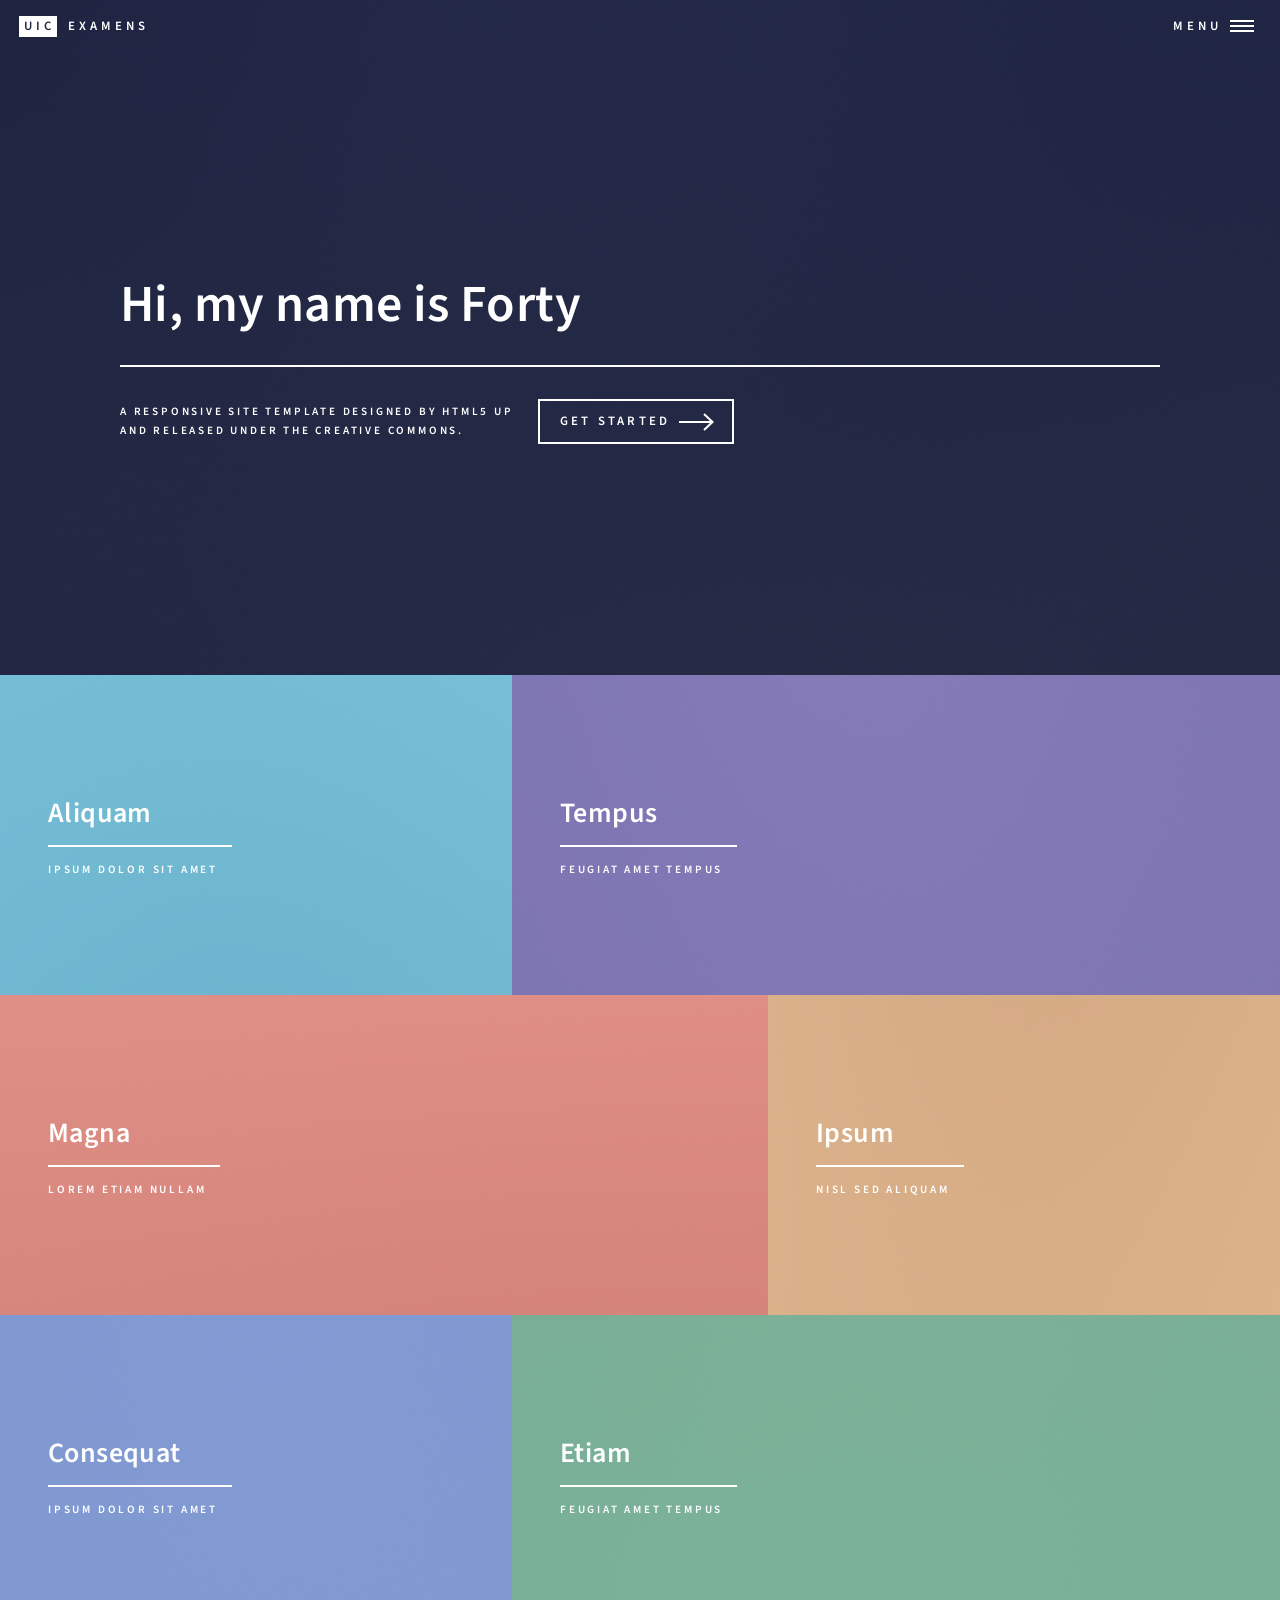
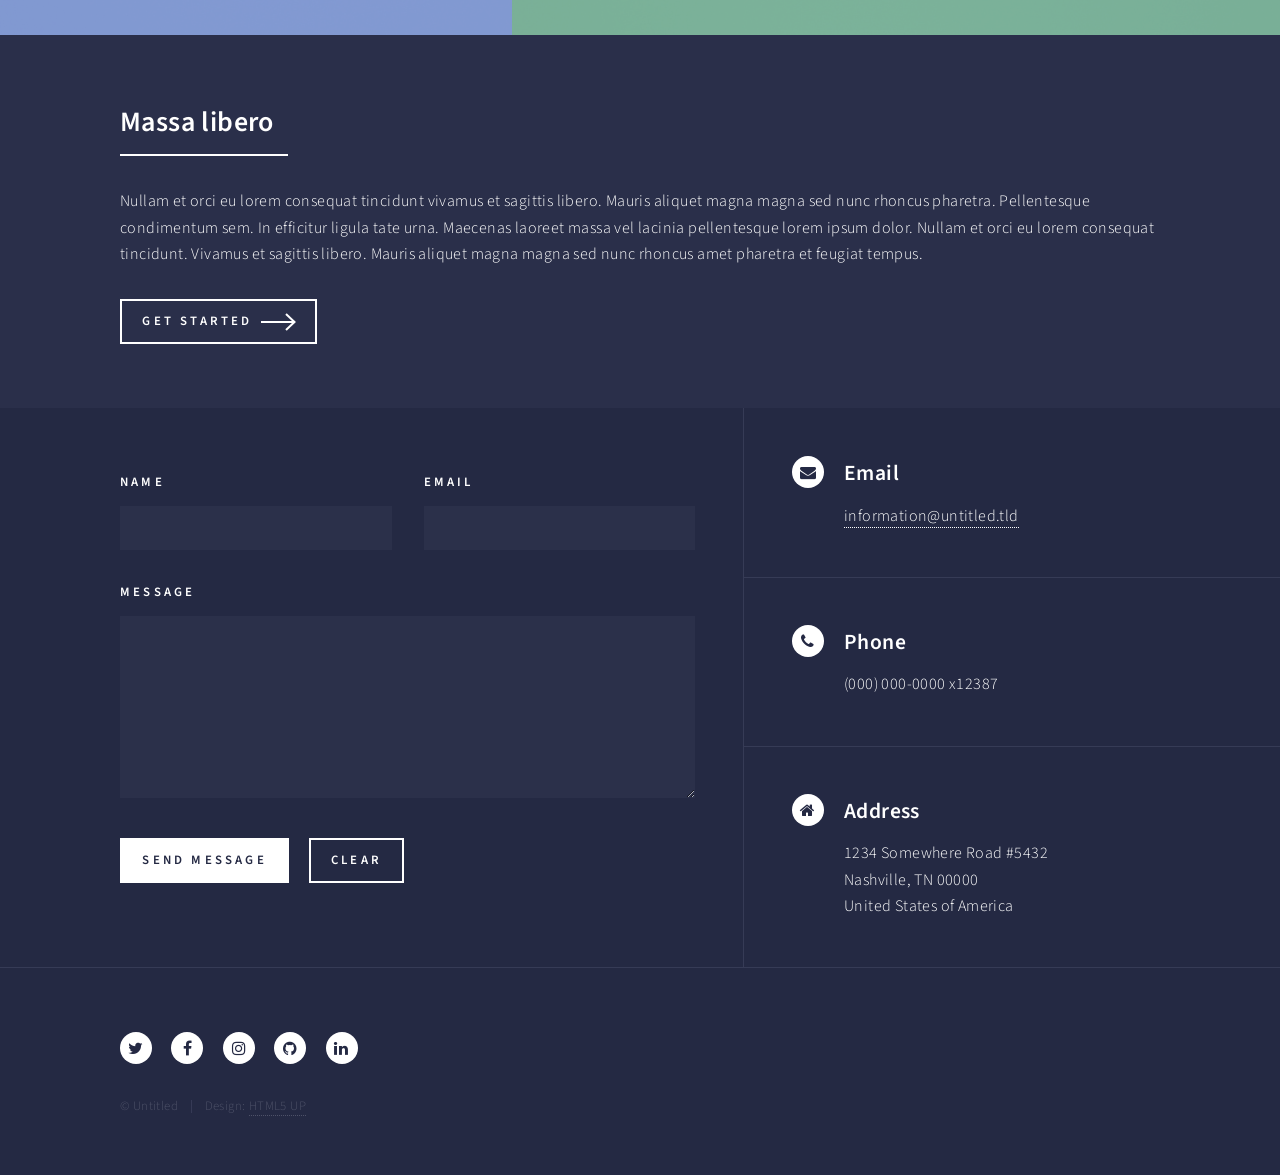
==== index.html @ cdca7dc5 "version1" ====
<!DOCTYPE HTML>
<!--
	Forty by HTML5 UP
	html5up.net | @ajlkn
	Free for personal and commercial use under the CCA 3.0 license (html5up.net/license)
-->
<html>
	<head>
		<title>Forty by HTML5 UP</title>
		<meta charset="utf-8" />
		<meta name="viewport" content="width=device-width, initial-scale=1, user-scalable=no" />
		<!--[if lte IE 8]><script src="assets/js/ie/html5shiv.js"></script><![endif]-->
		<link rel="stylesheet" href="assets/css/main.css" />
		<!--[if lte IE 9]><link rel="stylesheet" href="assets/css/ie9.css" /><![endif]-->
		<!--[if lte IE 8]><link rel="stylesheet" href="assets/css/ie8.css" /><![endif]-->
	</head>
	<body>

		<!-- Wrapper -->
			<div id="wrapper">

				<!-- Header -->
					<header id="header" class="alt">
						<a href="index.html" class="logo"><strong>uic</strong> <span>examens</span></a>
						<nav>
							<a href="#menu">Menu</a>
						</nav>
					</header>

				<!-- Menu -->
					<nav id="menu">
						<ul class="links">
							<li><a href="index.html">Home</a></li>
							<li><a href="landing.html">Landing</a></li>
							<li><a href="generic.html">Generic</a></li>
							<li><a href="elements.html">Elements</a></li>
						</ul>
						<ul class="actions vertical">
							<li><a href="#" class="button special fit">Get Started</a></li>
							<li><a href="#" class="button fit">Log In</a></li>
						</ul>
					</nav>

				<!-- Banner -->
					<section id="banner" class="major">
						<div class="inner">
							<header class="major">
								<h1>Hi, my name is Forty</h1>
							</header>
							<div class="content">
								<p>A responsive site template designed by HTML5 UP<br />
								and released under the Creative Commons.</p>
								<ul class="actions">
									<li><a href="#one" class="button next scrolly">Get Started</a></li>
								</ul>
							</div>
						</div>
					</section>

				<!-- Main -->
					<div id="main">

						<!-- One -->
							<section id="one" class="tiles">
								<article>
									<span class="image">
										<img src="images/pic01.jpg" alt="" />
									</span>
									<header class="major">
										<h3><a href="landing.html" class="link">Aliquam</a></h3>
										<p>Ipsum dolor sit amet</p>
									</header>
								</article>
								<article>
									<span class="image">
										<img src="images/pic02.jpg" alt="" />
									</span>
									<header class="major">
										<h3><a href="landing.html" class="link">Tempus</a></h3>
										<p>feugiat amet tempus</p>
									</header>
								</article>
								<article>
									<span class="image">
										<img src="images/pic03.jpg" alt="" />
									</span>
									<header class="major">
										<h3><a href="landing.html" class="link">Magna</a></h3>
										<p>Lorem etiam nullam</p>
									</header>
								</article>
								<article>
									<span class="image">
										<img src="images/pic04.jpg" alt="" />
									</span>
									<header class="major">
										<h3><a href="landing.html" class="link">Ipsum</a></h3>
										<p>Nisl sed aliquam</p>
									</header>
								</article>
								<article>
									<span class="image">
										<img src="images/pic05.jpg" alt="" />
									</span>
									<header class="major">
										<h3><a href="landing.html" class="link">Consequat</a></h3>
										<p>Ipsum dolor sit amet</p>
									</header>
								</article>
								<article>
									<span class="image">
										<img src="images/pic06.jpg" alt="" />
									</span>
									<header class="major">
										<h3><a href="landing.html" class="link">Etiam</a></h3>
										<p>Feugiat amet tempus</p>
									</header>
								</article>
							</section>

						<!-- Two -->
							<section id="two">
								<div class="inner">
									<header class="major">
										<h2>Massa libero</h2>
									</header>
									<p>Nullam et orci eu lorem consequat tincidunt vivamus et sagittis libero. Mauris aliquet magna magna sed nunc rhoncus pharetra. Pellentesque condimentum sem. In efficitur ligula tate urna. Maecenas laoreet massa vel lacinia pellentesque lorem ipsum dolor. Nullam et orci eu lorem consequat tincidunt. Vivamus et sagittis libero. Mauris aliquet magna magna sed nunc rhoncus amet pharetra et feugiat tempus.</p>
									<ul class="actions">
										<li><a href="landing.html" class="button next">Get Started</a></li>
									</ul>
								</div>
							</section>

					</div>

				<!-- Contact -->
					<section id="contact">
						<div class="inner">
							<section>
								<form method="post" action="#">
									<div class="field half first">
										<label for="name">Name</label>
										<input type="text" name="name" id="name" />
									</div>
									<div class="field half">
										<label for="email">Email</label>
										<input type="text" name="email" id="email" />
									</div>
									<div class="field">
										<label for="message">Message</label>
										<textarea name="message" id="message" rows="6"></textarea>
									</div>
									<ul class="actions">
										<li><input type="submit" value="Send Message" class="special" /></li>
										<li><input type="reset" value="Clear" /></li>
									</ul>
								</form>
							</section>
							<section class="split">
								<section>
									<div class="contact-method">
										<span class="icon alt fa-envelope"></span>
										<h3>Email</h3>
										<a href="#">information@untitled.tld</a>
									</div>
								</section>
								<section>
									<div class="contact-method">
										<span class="icon alt fa-phone"></span>
										<h3>Phone</h3>
										<span>(000) 000-0000 x12387</span>
									</div>
								</section>
								<section>
									<div class="contact-method">
										<span class="icon alt fa-home"></span>
										<h3>Address</h3>
										<span>1234 Somewhere Road #5432<br />
										Nashville, TN 00000<br />
										United States of America</span>
									</div>
								</section>
							</section>
						</div>
					</section>

				<!-- Footer -->
					<footer id="footer">
						<div class="inner">
							<ul class="icons">
								<li><a href="#" class="icon alt fa-twitter"><span class="label">Twitter</span></a></li>
								<li><a href="#" class="icon alt fa-facebook"><span class="label">Facebook</span></a></li>
								<li><a href="#" class="icon alt fa-instagram"><span class="label">Instagram</span></a></li>
								<li><a href="#" class="icon alt fa-github"><span class="label">GitHub</span></a></li>
								<li><a href="#" class="icon alt fa-linkedin"><span class="label">LinkedIn</span></a></li>
							</ul>
							<ul class="copyright">
								<li>&copy; Untitled</li><li>Design: <a href="https://html5up.net">HTML5 UP</a></li>
							</ul>
						</div>
					</footer>

			</div>

		<!-- Scripts -->
			<script src="assets/js/jquery.min.js"></script>
			<script src="assets/js/jquery.scrolly.min.js"></script>
			<script src="assets/js/jquery.scrollex.min.js"></script>
			<script src="assets/js/skel.min.js"></script>
			<script src="assets/js/util.js"></script>
			<!--[if lte IE 8]><script src="assets/js/ie/respond.min.js"></script><![endif]-->
			<script src="assets/js/main.js"></script>

	</body>
</html>
---- assets/css/main.css ----
@import url(font-awesome.min.css);
@import url("https://fonts.googleapis.com/css?family=Source+Sans+Pro:300,300italic,600,600italic");

/*
	Forty by HTML5 UP
	html5up.net | @ajlkn
	Free for personal and commercial use under the CCA 3.0 license (html5up.net/license)
*/

/* Reset */

	html, body, div, span, applet, object, iframe, h1, h2, h3, h4, h5, h6, p, blockquote, pre, a, abbr, acronym, address, big, cite, code, del, dfn, em, img, ins, kbd, q, s, samp, small, strike, strong, sub, sup, tt, var, b, u, i, center, dl, dt, dd, ol, ul, li, fieldset, form, label, legend, table, caption, tbody, tfoot, thead, tr, th, td, article, aside, canvas, details, embed, figure, figcaption, footer, header, hgroup, menu, nav, output, ruby, section, summary, time, mark, audio, video {
		margin: 0;
		padding: 0;
		border: 0;
		font-size: 100%;
		font: inherit;
		vertical-align: baseline;
	}

	article, aside, details, figcaption, figure, footer, header, hgroup, menu, nav, section {
		display: block;
	}

	body {
		line-height: 1;
	}

	ol, ul {
		list-style: none;
	}

	blockquote, q {
		quotes: none;
	}

	blockquote:before, blockquote:after, q:before, q:after {
		content: '';
		content: none;
	}

	table {
		border-collapse: collapse;
		border-spacing: 0;
	}

	body {
		-webkit-text-size-adjust: none;
	}

/* Box Model */

	*, *:before, *:after {
		-moz-box-sizing: border-box;
		-webkit-box-sizing: border-box;
		box-sizing: border-box;
	}

/* Grid */

	.row {
		border-bottom: solid 1px transparent;
		-moz-box-sizing: border-box;
		-webkit-box-sizing: border-box;
		box-sizing: border-box;
	}

	.row > * {
		float: left;
		-moz-box-sizing: border-box;
		-webkit-box-sizing: border-box;
		box-sizing: border-box;
	}

	.row:after, .row:before {
		content: '';
		display: block;
		clear: both;
		height: 0;
	}

	.row.uniform > * > :first-child {
		margin-top: 0;
	}

	.row.uniform > * > :last-child {
		margin-bottom: 0;
	}

	.row.\30 \25 > * {
		padding: 0 0 0 0em;
	}

	.row.\30 \25 {
		margin: 0 0 -1px 0em;
	}

	.row.uniform.\30 \25 > * {
		padding: 0em 0 0 0em;
	}

	.row.uniform.\30 \25 {
		margin: 0em 0 -1px 0em;
	}

	.row > * {
		padding: 0 0 0 2em;
	}

	.row {
		margin: 0 0 -1px -2em;
	}

	.row.uniform > * {
		padding: 2em 0 0 2em;
	}

	.row.uniform {
		margin: -2em 0 -1px -2em;
	}

	.row.\32 00\25 > * {
		padding: 0 0 0 4em;
	}

	.row.\32 00\25 {
		margin: 0 0 -1px -4em;
	}

	.row.uniform.\32 00\25 > * {
		padding: 4em 0 0 4em;
	}

	.row.uniform.\32 00\25 {
		margin: -4em 0 -1px -4em;
	}

	.row.\31 50\25 > * {
		padding: 0 0 0 3em;
	}

	.row.\31 50\25 {
		margin: 0 0 -1px -3em;
	}

	.row.uniform.\31 50\25 > * {
		padding: 3em 0 0 3em;
	}

	.row.uniform.\31 50\25 {
		margin: -3em 0 -1px -3em;
	}

	.row.\35 0\25 > * {
		padding: 0 0 0 1em;
	}

	.row.\35 0\25 {
		margin: 0 0 -1px -1em;
	}

	.row.uniform.\35 0\25 > * {
		padding: 1em 0 0 1em;
	}

	.row.uniform.\35 0\25 {
		margin: -1em 0 -1px -1em;
	}

	.row.\32 5\25 > * {
		padding: 0 0 0 0.5em;
	}

	.row.\32 5\25 {
		margin: 0 0 -1px -0.5em;
	}

	.row.uniform.\32 5\25 > * {
		padding: 0.5em 0 0 0.5em;
	}

	.row.uniform.\32 5\25 {
		margin: -0.5em 0 -1px -0.5em;
	}

	.\31 2u, .\31 2u\24 {
		width: 100%;
		clear: none;
		margin-left: 0;
	}

	.\31 1u, .\31 1u\24 {
		width: 91.6666666667%;
		clear: none;
		margin-left: 0;
	}

	.\31 0u, .\31 0u\24 {
		width: 83.3333333333%;
		clear: none;
		margin-left: 0;
	}

	.\39 u, .\39 u\24 {
		width: 75%;
		clear: none;
		margin-left: 0;
	}

	.\38 u, .\38 u\24 {
		width: 66.6666666667%;
		clear: none;
		margin-left: 0;
	}

	.\37 u, .\37 u\24 {
		width: 58.3333333333%;
		clear: none;
		margin-left: 0;
	}

	.\36 u, .\36 u\24 {
		width: 50%;
		clear: none;
		margin-left: 0;
	}

	.\35 u, .\35 u\24 {
		width: 41.6666666667%;
		clear: none;
		margin-left: 0;
	}

	.\34 u, .\34 u\24 {
		width: 33.3333333333%;
		clear: none;
		margin-left: 0;
	}

	.\33 u, .\33 u\24 {
		width: 25%;
		clear: none;
		margin-left: 0;
	}

	.\32 u, .\32 u\24 {
		width: 16.6666666667%;
		clear: none;
		margin-left: 0;
	}

	.\31 u, .\31 u\24 {
		width: 8.3333333333%;
		clear: none;
		margin-left: 0;
	}

	.\31 2u\24 + *,
	.\31 1u\24 + *,
	.\31 0u\24 + *,
	.\39 u\24 + *,
	.\38 u\24 + *,
	.\37 u\24 + *,
	.\36 u\24 + *,
	.\35 u\24 + *,
	.\34 u\24 + *,
	.\33 u\24 + *,
	.\32 u\24 + *,
	.\31 u\24 + * {
		clear: left;
	}

	.\-11u {
		margin-left: 91.66667%;
	}

	.\-10u {
		margin-left: 83.33333%;
	}

	.\-9u {
		margin-left: 75%;
	}

	.\-8u {
		margin-left: 66.66667%;
	}

	.\-7u {
		margin-left: 58.33333%;
	}

	.\-6u {
		margin-left: 50%;
	}

	.\-5u {
		margin-left: 41.66667%;
	}

	.\-4u {
		margin-left: 33.33333%;
	}

	.\-3u {
		margin-left: 25%;
	}

	.\-2u {
		margin-left: 16.66667%;
	}

	.\-1u {
		margin-left: 8.33333%;
	}

	@media screen and (max-width: 1680px) {

		.row > * {
			padding: 0 0 0 2em;
		}

		.row {
			margin: 0 0 -1px -2em;
		}

		.row.uniform > * {
			padding: 2em 0 0 2em;
		}

		.row.uniform {
			margin: -2em 0 -1px -2em;
		}

		.row.\32 00\25 > * {
			padding: 0 0 0 4em;
		}

		.row.\32 00\25 {
			margin: 0 0 -1px -4em;
		}

		.row.uniform.\32 00\25 > * {
			padding: 4em 0 0 4em;
		}

		.row.uniform.\32 00\25 {
			margin: -4em 0 -1px -4em;
		}

		.row.\31 50\25 > * {
			padding: 0 0 0 3em;
		}

		.row.\31 50\25 {
			margin: 0 0 -1px -3em;
		}

		.row.uniform.\31 50\25 > * {
			padding: 3em 0 0 3em;
		}

		.row.uniform.\31 50\25 {
			margin: -3em 0 -1px -3em;
		}

		.row.\35 0\25 > * {
			padding: 0 0 0 1em;
		}

		.row.\35 0\25 {
			margin: 0 0 -1px -1em;
		}

		.row.uniform.\35 0\25 > * {
			padding: 1em 0 0 1em;
		}

		.row.uniform.\35 0\25 {
			margin: -1em 0 -1px -1em;
		}

		.row.\32 5\25 > * {
			padding: 0 0 0 0.5em;
		}

		.row.\32 5\25 {
			margin: 0 0 -1px -0.5em;
		}

		.row.uniform.\32 5\25 > * {
			padding: 0.5em 0 0 0.5em;
		}

		.row.uniform.\32 5\25 {
			margin: -0.5em 0 -1px -0.5em;
		}

		.\31 2u\28xlarge\29, .\31 2u\24\28xlarge\29 {
			width: 100%;
			clear: none;
			margin-left: 0;
		}

		.\31 1u\28xlarge\29, .\31 1u\24\28xlarge\29 {
			width: 91.6666666667%;
			clear: none;
			margin-left: 0;
		}

		.\31 0u\28xlarge\29, .\31 0u\24\28xlarge\29 {
			width: 83.3333333333%;
			clear: none;
			margin-left: 0;
		}

		.\39 u\28xlarge\29, .\39 u\24\28xlarge\29 {
			width: 75%;
			clear: none;
			margin-left: 0;
		}

		.\38 u\28xlarge\29, .\38 u\24\28xlarge\29 {
			width: 66.6666666667%;
			clear: none;
			margin-left: 0;
		}

		.\37 u\28xlarge\29, .\37 u\24\28xlarge\29 {
			width: 58.3333333333%;
			clear: none;
			margin-left: 0;
		}

		.\36 u\28xlarge\29, .\36 u\24\28xlarge\29 {
			width: 50%;
			clear: none;
			margin-left: 0;
		}

		.\35 u\28xlarge\29, .\35 u\24\28xlarge\29 {
			width: 41.6666666667%;
			clear: none;
			margin-left: 0;
		}

		.\34 u\28xlarge\29, .\34 u\24\28xlarge\29 {
			width: 33.3333333333%;
			clear: none;
			margin-left: 0;
		}

		.\33 u\28xlarge\29, .\33 u\24\28xlarge\29 {
			width: 25%;
			clear: none;
			margin-left: 0;
		}

		.\32 u\28xlarge\29, .\32 u\24\28xlarge\29 {
			width: 16.6666666667%;
			clear: none;
			margin-left: 0;
		}

		.\31 u\28xlarge\29, .\31 u\24\28xlarge\29 {
			width: 8.3333333333%;
			clear: none;
			margin-left: 0;
		}

		.\31 2u\24\28xlarge\29 + *,
		.\31 1u\24\28xlarge\29 + *,
		.\31 0u\24\28xlarge\29 + *,
		.\39 u\24\28xlarge\29 + *,
		.\38 u\24\28xlarge\29 + *,
		.\37 u\24\28xlarge\29 + *,
		.\36 u\24\28xlarge\29 + *,
		.\35 u\24\28xlarge\29 + *,
		.\34 u\24\28xlarge\29 + *,
		.\33 u\24\28xlarge\29 + *,
		.\32 u\24\28xlarge\29 + *,
		.\31 u\24\28xlarge\29 + * {
			clear: left;
		}

		.\-11u\28xlarge\29 {
			margin-left: 91.66667%;
		}

		.\-10u\28xlarge\29 {
			margin-left: 83.33333%;
		}

		.\-9u\28xlarge\29 {
			margin-left: 75%;
		}

		.\-8u\28xlarge\29 {
			margin-left: 66.66667%;
		}

		.\-7u\28xlarge\29 {
			margin-left: 58.33333%;
		}

		.\-6u\28xlarge\29 {
			margin-left: 50%;
		}

		.\-5u\28xlarge\29 {
			margin-left: 41.66667%;
		}

		.\-4u\28xlarge\29 {
			margin-left: 33.33333%;
		}

		.\-3u\28xlarge\29 {
			margin-left: 25%;
		}

		.\-2u\28xlarge\29 {
			margin-left: 16.66667%;
		}

		.\-1u\28xlarge\29 {
			margin-left: 8.33333%;
		}

	}

	@media screen and (max-width: 1280px) {

		.row > * {
			padding: 0 0 0 1.5em;
		}

		.row {
			margin: 0 0 -1px -1.5em;
		}

		.row.uniform > * {
			padding: 1.5em 0 0 1.5em;
		}

		.row.uniform {
			margin: -1.5em 0 -1px -1.5em;
		}

		.row.\32 00\25 > * {
			padding: 0 0 0 3em;
		}

		.row.\32 00\25 {
			margin: 0 0 -1px -3em;
		}

		.row.uniform.\32 00\25 > * {
			padding: 3em 0 0 3em;
		}

		.row.uniform.\32 00\25 {
			margin: -3em 0 -1px -3em;
		}

		.row.\31 50\25 > * {
			padding: 0 0 0 2.25em;
		}

		.row.\31 50\25 {
			margin: 0 0 -1px -2.25em;
		}

		.row.uniform.\31 50\25 > * {
			padding: 2.25em 0 0 2.25em;
		}

		.row.uniform.\31 50\25 {
			margin: -2.25em 0 -1px -2.25em;
		}

		.row.\35 0\25 > * {
			padding: 0 0 0 0.75em;
		}

		.row.\35 0\25 {
			margin: 0 0 -1px -0.75em;
		}

		.row.uniform.\35 0\25 > * {
			padding: 0.75em 0 0 0.75em;
		}

		.row.uniform.\35 0\25 {
			margin: -0.75em 0 -1px -0.75em;
		}

		.row.\32 5\25 > * {
			padding: 0 0 0 0.375em;
		}

		.row.\32 5\25 {
			margin: 0 0 -1px -0.375em;
		}

		.row.uniform.\32 5\25 > * {
			padding: 0.375em 0 0 0.375em;
		}

		.row.uniform.\32 5\25 {
			margin: -0.375em 0 -1px -0.375em;
		}

		.\31 2u\28large\29, .\31 2u\24\28large\29 {
			width: 100%;
			clear: none;
			margin-left: 0;
		}

		.\31 1u\28large\29, .\31 1u\24\28large\29 {
			width: 91.6666666667%;
			clear: none;
			margin-left: 0;
		}

		.\31 0u\28large\29, .\31 0u\24\28large\29 {
			width: 83.3333333333%;
			clear: none;
			margin-left: 0;
		}

		.\39 u\28large\29, .\39 u\24\28large\29 {
			width: 75%;
			clear: none;
			margin-left: 0;
		}

		.\38 u\28large\29, .\38 u\24\28large\29 {
			width: 66.6666666667%;
			clear: none;
			margin-left: 0;
		}

		.\37 u\28large\29, .\37 u\24\28large\29 {
			width: 58.3333333333%;
			clear: none;
			margin-left: 0;
		}

		.\36 u\28large\29, .\36 u\24\28large\29 {
			width: 50%;
			clear: none;
			margin-left: 0;
		}

		.\35 u\28large\29, .\35 u\24\28large\29 {
			width: 41.6666666667%;
			clear: none;
			margin-left: 0;
		}

		.\34 u\28large\29, .\34 u\24\28large\29 {
			width: 33.3333333333%;
			clear: none;
			margin-left: 0;
		}

		.\33 u\28large\29, .\33 u\24\28large\29 {
			width: 25%;
			clear: none;
			margin-left: 0;
		}

		.\32 u\28large\29, .\32 u\24\28large\29 {
			width: 16.6666666667%;
			clear: none;
			margin-left: 0;
		}

		.\31 u\28large\29, .\31 u\24\28large\29 {
			width: 8.3333333333%;
			clear: none;
			margin-left: 0;
		}

		.\31 2u\24\28large\29 + *,
		.\31 1u\24\28large\29 + *,
		.\31 0u\24\28large\29 + *,
		.\39 u\24\28large\29 + *,
		.\38 u\24\28large\29 + *,
		.\37 u\24\28large\29 + *,
		.\36 u\24\28large\29 + *,
		.\35 u\24\28large\29 + *,
		.\34 u\24\28large\29 + *,
		.\33 u\24\28large\29 + *,
		.\32 u\24\28large\29 + *,
		.\31 u\24\28large\29 + * {
			clear: left;
		}

		.\-11u\28large\29 {
			margin-left: 91.66667%;
		}

		.\-10u\28large\29 {
			margin-left: 83.33333%;
		}

		.\-9u\28large\29 {
			margin-left: 75%;
		}

		.\-8u\28large\29 {
			margin-left: 66.66667%;
		}

		.\-7u\28large\29 {
			margin-left: 58.33333%;
		}

		.\-6u\28large\29 {
			margin-left: 50%;
		}

		.\-5u\28large\29 {
			margin-left: 41.66667%;
		}

		.\-4u\28large\29 {
			margin-left: 33.33333%;
		}

		.\-3u\28large\29 {
			margin-left: 25%;
		}

		.\-2u\28large\29 {
			margin-left: 16.66667%;
		}

		.\-1u\28large\29 {
			margin-left: 8.33333%;
		}

	}

	@media screen and (max-width: 980px) {

		.row > * {
			padding: 0 0 0 1.5em;
		}

		.row {
			margin: 0 0 -1px -1.5em;
		}

		.row.uniform > * {
			padding: 1.5em 0 0 1.5em;
		}

		.row.uniform {
			margin: -1.5em 0 -1px -1.5em;
		}

		.row.\32 00\25 > * {
			padding: 0 0 0 3em;
		}

		.row.\32 00\25 {
			margin: 0 0 -1px -3em;
		}

		.row.uniform.\32 00\25 > * {
			padding: 3em 0 0 3em;
		}

		.row.uniform.\32 00\25 {
			margin: -3em 0 -1px -3em;
		}

		.row.\31 50\25 > * {
			padding: 0 0 0 2.25em;
		}

		.row.\31 50\25 {
			margin: 0 0 -1px -2.25em;
		}

		.row.uniform.\31 50\25 > * {
			padding: 2.25em 0 0 2.25em;
		}

		.row.uniform.\31 50\25 {
			margin: -2.25em 0 -1px -2.25em;
		}

		.row.\35 0\25 > * {
			padding: 0 0 0 0.75em;
		}

		.row.\35 0\25 {
			margin: 0 0 -1px -0.75em;
		}

		.row.uniform.\35 0\25 > * {
			padding: 0.75em 0 0 0.75em;
		}

		.row.uniform.\35 0\25 {
			margin: -0.75em 0 -1px -0.75em;
		}

		.row.\32 5\25 > * {
			padding: 0 0 0 0.375em;
		}

		.row.\32 5\25 {
			margin: 0 0 -1px -0.375em;
		}

		.row.uniform.\32 5\25 > * {
			padding: 0.375em 0 0 0.375em;
		}

		.row.uniform.\32 5\25 {
			margin: -0.375em 0 -1px -0.375em;
		}

		.\31 2u\28medium\29, .\31 2u\24\28medium\29 {
			width: 100%;
			clear: none;
			margin-left: 0;
		}

		.\31 1u\28medium\29, .\31 1u\24\28medium\29 {
			width: 91.6666666667%;
			clear: none;
			margin-left: 0;
		}

		.\31 0u\28medium\29, .\31 0u\24\28medium\29 {
			width: 83.3333333333%;
			clear: none;
			margin-left: 0;
		}

		.\39 u\28medium\29, .\39 u\24\28medium\29 {
			width: 75%;
			clear: none;
			margin-left: 0;
		}

		.\38 u\28medium\29, .\38 u\24\28medium\29 {
			width: 66.6666666667%;
			clear: none;
			margin-left: 0;
		}

		.\37 u\28medium\29, .\37 u\24\28medium\29 {
			width: 58.3333333333%;
			clear: none;
			margin-left: 0;
		}

		.\36 u\28medium\29, .\36 u\24\28medium\29 {
			width: 50%;
			clear: none;
			margin-left: 0;
		}

		.\35 u\28medium\29, .\35 u\24\28medium\29 {
			width: 41.6666666667%;
			clear: none;
			margin-left: 0;
		}

		.\34 u\28medium\29, .\34 u\24\28medium\29 {
			width: 33.3333333333%;
			clear: none;
			margin-left: 0;
		}

		.\33 u\28medium\29, .\33 u\24\28medium\29 {
			width: 25%;
			clear: none;
			margin-left: 0;
		}

		.\32 u\28medium\29, .\32 u\24\28medium\29 {
			width: 16.6666666667%;
			clear: none;
			margin-left: 0;
		}

		.\31 u\28medium\29, .\31 u\24\28medium\29 {
			width: 8.3333333333%;
			clear: none;
			margin-left: 0;
		}

		.\31 2u\24\28medium\29 + *,
		.\31 1u\24\28medium\29 + *,
		.\31 0u\24\28medium\29 + *,
		.\39 u\24\28medium\29 + *,
		.\38 u\24\28medium\29 + *,
		.\37 u\24\28medium\29 + *,
		.\36 u\24\28medium\29 + *,
		.\35 u\24\28medium\29 + *,
		.\34 u\24\28medium\29 + *,
		.\33 u\24\28medium\29 + *,
		.\32 u\24\28medium\29 + *,
		.\31 u\24\28medium\29 + * {
			clear: left;
		}

		.\-11u\28medium\29 {
			margin-left: 91.66667%;
		}

		.\-10u\28medium\29 {
			margin-left: 83.33333%;
		}

		.\-9u\28medium\29 {
			margin-left: 75%;
		}

		.\-8u\28medium\29 {
			margin-left: 66.66667%;
		}

		.\-7u\28medium\29 {
			margin-left: 58.33333%;
		}

		.\-6u\28medium\29 {
			margin-left: 50%;
		}

		.\-5u\28medium\29 {
			margin-left: 41.66667%;
		}

		.\-4u\28medium\29 {
			margin-left: 33.33333%;
		}

		.\-3u\28medium\29 {
			margin-left: 25%;
		}

		.\-2u\28medium\29 {
			margin-left: 16.66667%;
		}

		.\-1u\28medium\29 {
			margin-left: 8.33333%;
		}

	}

	@media screen and (max-width: 736px) {

		.row > * {
			padding: 0 0 0 1.25em;
		}

		.row {
			margin: 0 0 -1px -1.25em;
		}

		.row.uniform > * {
			padding: 1.25em 0 0 1.25em;
		}

		.row.uniform {
			margin: -1.25em 0 -1px -1.25em;
		}

		.row.\32 00\25 > * {
			padding: 0 0 0 2.5em;
		}

		.row.\32 00\25 {
			margin: 0 0 -1px -2.5em;
		}

		.row.uniform.\32 00\25 > * {
			padding: 2.5em 0 0 2.5em;
		}

		.row.uniform.\32 00\25 {
			margin: -2.5em 0 -1px -2.5em;
		}

		.row.\31 50\25 > * {
			padding: 0 0 0 1.875em;
		}

		.row.\31 50\25 {
			margin: 0 0 -1px -1.875em;
		}

		.row.uniform.\31 50\25 > * {
			padding: 1.875em 0 0 1.875em;
		}

		.row.uniform.\31 50\25 {
			margin: -1.875em 0 -1px -1.875em;
		}

		.row.\35 0\25 > * {
			padding: 0 0 0 0.625em;
		}

		.row.\35 0\25 {
			margin: 0 0 -1px -0.625em;
		}

		.row.uniform.\35 0\25 > * {
			padding: 0.625em 0 0 0.625em;
		}

		.row.uniform.\35 0\25 {
			margin: -0.625em 0 -1px -0.625em;
		}

		.row.\32 5\25 > * {
			padding: 0 0 0 0.3125em;
		}

		.row.\32 5\25 {
			margin: 0 0 -1px -0.3125em;
		}

		.row.uniform.\32 5\25 > * {
			padding: 0.3125em 0 0 0.3125em;
		}

		.row.uniform.\32 5\25 {
			margin: -0.3125em 0 -1px -0.3125em;
		}

		.\31 2u\28small\29, .\31 2u\24\28small\29 {
			width: 100%;
			clear: none;
			margin-left: 0;
		}

		.\31 1u\28small\29, .\31 1u\24\28small\29 {
			width: 91.6666666667%;
			clear: none;
			margin-left: 0;
		}

		.\31 0u\28small\29, .\31 0u\24\28small\29 {
			width: 83.3333333333%;
			clear: none;
			margin-left: 0;
		}

		.\39 u\28small\29, .\39 u\24\28small\29 {
			width: 75%;
			clear: none;
			margin-left: 0;
		}

		.\38 u\28small\29, .\38 u\24\28small\29 {
			width: 66.6666666667%;
			clear: none;
			margin-left: 0;
		}

		.\37 u\28small\29, .\37 u\24\28small\29 {
			width: 58.3333333333%;
			clear: none;
			margin-left: 0;
		}

		.\36 u\28small\29, .\36 u\24\28small\29 {
			width: 50%;
			clear: none;
			margin-left: 0;
		}

		.\35 u\28small\29, .\35 u\24\28small\29 {
			width: 41.6666666667%;
			clear: none;
			margin-left: 0;
		}

		.\34 u\28small\29, .\34 u\24\28small\29 {
			width: 33.3333333333%;
			clear: none;
			margin-left: 0;
		}

		.\33 u\28small\29, .\33 u\24\28small\29 {
			width: 25%;
			clear: none;
			margin-left: 0;
		}

		.\32 u\28small\29, .\32 u\24\28small\29 {
			width: 16.6666666667%;
			clear: none;
			margin-left: 0;
		}

		.\31 u\28small\29, .\31 u\24\28small\29 {
			width: 8.3333333333%;
			clear: none;
			margin-left: 0;
		}

		.\31 2u\24\28small\29 + *,
		.\31 1u\24\28small\29 + *,
		.\31 0u\24\28small\29 + *,
		.\39 u\24\28small\29 + *,
		.\38 u\24\28small\29 + *,
		.\37 u\24\28small\29 + *,
		.\36 u\24\28small\29 + *,
		.\35 u\24\28small\29 + *,
		.\34 u\24\28small\29 + *,
		.\33 u\24\28small\29 + *,
		.\32 u\24\28small\29 + *,
		.\31 u\24\28small\29 + * {
			clear: left;
		}

		.\-11u\28small\29 {
			margin-left: 91.66667%;
		}

		.\-10u\28small\29 {
			margin-left: 83.33333%;
		}

		.\-9u\28small\29 {
			margin-left: 75%;
		}

		.\-8u\28small\29 {
			margin-left: 66.66667%;
		}

		.\-7u\28small\29 {
			margin-left: 58.33333%;
		}

		.\-6u\28small\29 {
			margin-left: 50%;
		}

		.\-5u\28small\29 {
			margin-left: 41.66667%;
		}

		.\-4u\28small\29 {
			margin-left: 33.33333%;
		}

		.\-3u\28small\29 {
			margin-left: 25%;
		}

		.\-2u\28small\29 {
			margin-left: 16.66667%;
		}

		.\-1u\28small\29 {
			margin-left: 8.33333%;
		}

	}

	@media screen and (max-width: 480px) {

		.row > * {
			padding: 0 0 0 1.25em;
		}

		.row {
			margin: 0 0 -1px -1.25em;
		}

		.row.uniform > * {
			padding: 1.25em 0 0 1.25em;
		}

		.row.uniform {
			margin: -1.25em 0 -1px -1.25em;
		}

		.row.\32 00\25 > * {
			padding: 0 0 0 2.5em;
		}

		.row.\32 00\25 {
			margin: 0 0 -1px -2.5em;
		}

		.row.uniform.\32 00\25 > * {
			padding: 2.5em 0 0 2.5em;
		}

		.row.uniform.\32 00\25 {
			margin: -2.5em 0 -1px -2.5em;
		}

		.row.\31 50\25 > * {
			padding: 0 0 0 1.875em;
		}

		.row.\31 50\25 {
			margin: 0 0 -1px -1.875em;
		}

		.row.uniform.\31 50\25 > * {
			padding: 1.875em 0 0 1.875em;
		}

		.row.uniform.\31 50\25 {
			margin: -1.875em 0 -1px -1.875em;
		}

		.row.\35 0\25 > * {
			padding: 0 0 0 0.625em;
		}

		.row.\35 0\25 {
			margin: 0 0 -1px -0.625em;
		}

		.row.uniform.\35 0\25 > * {
			padding: 0.625em 0 0 0.625em;
		}

		.row.uniform.\35 0\25 {
			margin: -0.625em 0 -1px -0.625em;
		}

		.row.\32 5\25 > * {
			padding: 0 0 0 0.3125em;
		}

		.row.\32 5\25 {
			margin: 0 0 -1px -0.3125em;
		}

		.row.uniform.\32 5\25 > * {
			padding: 0.3125em 0 0 0.3125em;
		}

		.row.uniform.\32 5\25 {
			margin: -0.3125em 0 -1px -0.3125em;
		}

		.\31 2u\28xsmall\29, .\31 2u\24\28xsmall\29 {
			width: 100%;
			clear: none;
			margin-left: 0;
		}

		.\31 1u\28xsmall\29, .\31 1u\24\28xsmall\29 {
			width: 91.6666666667%;
			clear: none;
			margin-left: 0;
		}

		.\31 0u\28xsmall\29, .\31 0u\24\28xsmall\29 {
			width: 83.3333333333%;
			clear: none;
			margin-left: 0;
		}

		.\39 u\28xsmall\29, .\39 u\24\28xsmall\29 {
			width: 75%;
			clear: none;
			margin-left: 0;
		}

		.\38 u\28xsmall\29, .\38 u\24\28xsmall\29 {
			width: 66.6666666667%;
			clear: none;
			margin-left: 0;
		}

		.\37 u\28xsmall\29, .\37 u\24\28xsmall\29 {
			width: 58.3333333333%;
			clear: none;
			margin-left: 0;
		}

		.\36 u\28xsmall\29, .\36 u\24\28xsmall\29 {
			width: 50%;
			clear: none;
			margin-left: 0;
		}

		.\35 u\28xsmall\29, .\35 u\24\28xsmall\29 {
			width: 41.6666666667%;
			clear: none;
			margin-left: 0;
		}

		.\34 u\28xsmall\29, .\34 u\24\28xsmall\29 {
			width: 33.3333333333%;
			clear: none;
			margin-left: 0;
		}

		.\33 u\28xsmall\29, .\33 u\24\28xsmall\29 {
			width: 25%;
			clear: none;
			margin-left: 0;
		}

		.\32 u\28xsmall\29, .\32 u\24\28xsmall\29 {
			width: 16.6666666667%;
			clear: none;
			margin-left: 0;
		}

		.\31 u\28xsmall\29, .\31 u\24\28xsmall\29 {
			width: 8.3333333333%;
			clear: none;
			margin-left: 0;
		}

		.\31 2u\24\28xsmall\29 + *,
		.\31 1u\24\28xsmall\29 + *,
		.\31 0u\24\28xsmall\29 + *,
		.\39 u\24\28xsmall\29 + *,
		.\38 u\24\28xsmall\29 + *,
		.\37 u\24\28xsmall\29 + *,
		.\36 u\24\28xsmall\29 + *,
		.\35 u\24\28xsmall\29 + *,
		.\34 u\24\28xsmall\29 + *,
		.\33 u\24\28xsmall\29 + *,
		.\32 u\24\28xsmall\29 + *,
		.\31 u\24\28xsmall\29 + * {
			clear: left;
		}

		.\-11u\28xsmall\29 {
			margin-left: 91.66667%;
		}

		.\-10u\28xsmall\29 {
			margin-left: 83.33333%;
		}

		.\-9u\28xsmall\29 {
			margin-left: 75%;
		}

		.\-8u\28xsmall\29 {
			margin-left: 66.66667%;
		}

		.\-7u\28xsmall\29 {
			margin-left: 58.33333%;
		}

		.\-6u\28xsmall\29 {
			margin-left: 50%;
		}

		.\-5u\28xsmall\29 {
			margin-left: 41.66667%;
		}

		.\-4u\28xsmall\29 {
			margin-left: 33.33333%;
		}

		.\-3u\28xsmall\29 {
			margin-left: 25%;
		}

		.\-2u\28xsmall\29 {
			margin-left: 16.66667%;
		}

		.\-1u\28xsmall\29 {
			margin-left: 8.33333%;
		}

	}

	@media screen and (max-width: 360px) {

		.row > * {
			padding: 0 0 0 1.25em;
		}

		.row {
			margin: 0 0 -1px -1.25em;
		}

		.row.uniform > * {
			padding: 1.25em 0 0 1.25em;
		}

		.row.uniform {
			margin: -1.25em 0 -1px -1.25em;
		}

		.row.\32 00\25 > * {
			padding: 0 0 0 2.5em;
		}

		.row.\32 00\25 {
			margin: 0 0 -1px -2.5em;
		}

		.row.uniform.\32 00\25 > * {
			padding: 2.5em 0 0 2.5em;
		}

		.row.uniform.\32 00\25 {
			margin: -2.5em 0 -1px -2.5em;
		}

		.row.\31 50\25 > * {
			padding: 0 0 0 1.875em;
		}

		.row.\31 50\25 {
			margin: 0 0 -1px -1.875em;
		}

		.row.uniform.\31 50\25 > * {
			padding: 1.875em 0 0 1.875em;
		}

		.row.uniform.\31 50\25 {
			margin: -1.875em 0 -1px -1.875em;
		}

		.row.\35 0\25 > * {
			padding: 0 0 0 0.625em;
		}

		.row.\35 0\25 {
			margin: 0 0 -1px -0.625em;
		}

		.row.uniform.\35 0\25 > * {
			padding: 0.625em 0 0 0.625em;
		}

		.row.uniform.\35 0\25 {
			margin: -0.625em 0 -1px -0.625em;
		}

		.row.\32 5\25 > * {
			padding: 0 0 0 0.3125em;
		}

		.row.\32 5\25 {
			margin: 0 0 -1px -0.3125em;
		}

		.row.uniform.\32 5\25 > * {
			padding: 0.3125em 0 0 0.3125em;
		}

		.row.uniform.\32 5\25 {
			margin: -0.3125em 0 -1px -0.3125em;
		}

		.\31 2u\28xxsmall\29, .\31 2u\24\28xxsmall\29 {
			width: 100%;
			clear: none;
			margin-left: 0;
		}

		.\31 1u\28xxsmall\29, .\31 1u\24\28xxsmall\29 {
			width: 91.6666666667%;
			clear: none;
			margin-left: 0;
		}

		.\31 0u\28xxsmall\29, .\31 0u\24\28xxsmall\29 {
			width: 83.3333333333%;
			clear: none;
			margin-left: 0;
		}

		.\39 u\28xxsmall\29, .\39 u\24\28xxsmall\29 {
			width: 75%;
			clear: none;
			margin-left: 0;
		}

		.\38 u\28xxsmall\29, .\38 u\24\28xxsmall\29 {
			width: 66.6666666667%;
			clear: none;
			margin-left: 0;
		}

		.\37 u\28xxsmall\29, .\37 u\24\28xxsmall\29 {
			width: 58.3333333333%;
			clear: none;
			margin-left: 0;
		}

		.\36 u\28xxsmall\29, .\36 u\24\28xxsmall\29 {
			width: 50%;
			clear: none;
			margin-left: 0;
		}

		.\35 u\28xxsmall\29, .\35 u\24\28xxsmall\29 {
			width: 41.6666666667%;
			clear: none;
			margin-left: 0;
		}

		.\34 u\28xxsmall\29, .\34 u\24\28xxsmall\29 {
			width: 33.3333333333%;
			clear: none;
			margin-left: 0;
		}

		.\33 u\28xxsmall\29, .\33 u\24\28xxsmall\29 {
			width: 25%;
			clear: none;
			margin-left: 0;
		}

		.\32 u\28xxsmall\29, .\32 u\24\28xxsmall\29 {
			width: 16.6666666667%;
			clear: none;
			margin-left: 0;
		}

		.\31 u\28xxsmall\29, .\31 u\24\28xxsmall\29 {
			width: 8.3333333333%;
			clear: none;
			margin-left: 0;
		}

		.\31 2u\24\28xxsmall\29 + *,
		.\31 1u\24\28xxsmall\29 + *,
		.\31 0u\24\28xxsmall\29 + *,
		.\39 u\24\28xxsmall\29 + *,
		.\38 u\24\28xxsmall\29 + *,
		.\37 u\24\28xxsmall\29 + *,
		.\36 u\24\28xxsmall\29 + *,
		.\35 u\24\28xxsmall\29 + *,
		.\34 u\24\28xxsmall\29 + *,
		.\33 u\24\28xxsmall\29 + *,
		.\32 u\24\28xxsmall\29 + *,
		.\31 u\24\28xxsmall\29 + * {
			clear: left;
		}

		.\-11u\28xxsmall\29 {
			margin-left: 91.66667%;
		}

		.\-10u\28xxsmall\29 {
			margin-left: 83.33333%;
		}

		.\-9u\28xxsmall\29 {
			margin-left: 75%;
		}

		.\-8u\28xxsmall\29 {
			margin-left: 66.66667%;
		}

		.\-7u\28xxsmall\29 {
			margin-left: 58.33333%;
		}

		.\-6u\28xxsmall\29 {
			margin-left: 50%;
		}

		.\-5u\28xxsmall\29 {
			margin-left: 41.66667%;
		}

		.\-4u\28xxsmall\29 {
			margin-left: 33.33333%;
		}

		.\-3u\28xxsmall\29 {
			margin-left: 25%;
		}

		.\-2u\28xxsmall\29 {
			margin-left: 16.66667%;
		}

		.\-1u\28xxsmall\29 {
			margin-left: 8.33333%;
		}

	}

/* Basic */

	@-ms-viewport {
		width: device-width;
	}

	body {
		-ms-overflow-style: scrollbar;
	}

	@media screen and (max-width: 480px) {

		html, body {
			min-width: 320px;
		}

	}

	body {
		background: #242943;
	}

		body.is-loading *, body.is-loading *:before, body.is-loading *:after {
			-moz-animation: none !important;
			-webkit-animation: none !important;
			-ms-animation: none !important;
			animation: none !important;
			-moz-transition: none !important;
			-webkit-transition: none !important;
			-ms-transition: none !important;
			transition: none !important;
		}

/* Type */

	body, input, select, textarea {
		color: #ffffff;
		font-family: "Source Sans Pro", Helvetica, sans-serif;
		font-size: 17pt;
		font-weight: 300;
		letter-spacing: 0.025em;
		line-height: 1.65;
	}

		@media screen and (max-width: 1680px) {

			body, input, select, textarea {
				font-size: 14pt;
			}

		}

		@media screen and (max-width: 1280px) {

			body, input, select, textarea {
				font-size: 12pt;
			}

		}

		@media screen and (max-width: 360px) {

			body, input, select, textarea {
				font-size: 11pt;
			}

		}

	a {
		-moz-transition: color 0.2s ease-in-out, border-bottom-color 0.2s ease-in-out;
		-webkit-transition: color 0.2s ease-in-out, border-bottom-color 0.2s ease-in-out;
		-ms-transition: color 0.2s ease-in-out, border-bottom-color 0.2s ease-in-out;
		transition: color 0.2s ease-in-out, border-bottom-color 0.2s ease-in-out;
		border-bottom: dotted 1px;
		color: inherit;
		text-decoration: none;
	}

		a:hover {
			border-bottom-color: transparent;
			color: #9bf1ff !important;
		}

		a:active {
			color: #53e3fb !important;
		}

	strong, b {
		color: #ffffff;
		font-weight: 600;
	}

	em, i {
		font-style: italic;
	}

	p {
		margin: 0 0 2em 0;
	}

	h1, h2, h3, h4, h5, h6 {
		color: #ffffff;
		font-weight: 600;
		line-height: 1.65;
		margin: 0 0 1em 0;
	}

		h1 a, h2 a, h3 a, h4 a, h5 a, h6 a {
			color: inherit;
			border-bottom: 0;
		}

	h1 {
		font-size: 2.5em;
	}

	h2 {
		font-size: 1.75em;
	}

	h3 {
		font-size: 1.35em;
	}

	h4 {
		font-size: 1.1em;
	}

	h5 {
		font-size: 0.9em;
	}

	h6 {
		font-size: 0.7em;
	}

	@media screen and (max-width: 736px) {

		h1 {
			font-size: 2em;
		}

		h2 {
			font-size: 1.5em;
		}

		h3 {
			font-size: 1.25em;
		}

	}

	sub {
		font-size: 0.8em;
		position: relative;
		top: 0.5em;
	}

	sup {
		font-size: 0.8em;
		position: relative;
		top: -0.5em;
	}

	blockquote {
		border-left: solid 4px rgba(212, 212, 255, 0.1);
		font-style: italic;
		margin: 0 0 2em 0;
		padding: 0.5em 0 0.5em 2em;
	}

	code {
		background: rgba(212, 212, 255, 0.035);
		font-family: "Courier New", monospace;
		font-size: 0.9em;
		margin: 0 0.25em;
		padding: 0.25em 0.65em;
	}

	pre {
		-webkit-overflow-scrolling: touch;
		font-family: "Courier New", monospace;
		font-size: 0.9em;
		margin: 0 0 2em 0;
	}

		pre code {
			display: block;
			line-height: 1.75;
			padding: 1em 1.5em;
			overflow-x: auto;
		}

	hr {
		border: 0;
		border-bottom: solid 1px rgba(212, 212, 255, 0.1);
		margin: 2em 0;
	}

		hr.major {
			margin: 3em 0;
		}

	.align-left {
		text-align: left;
	}

	.align-center {
		text-align: center;
	}

	.align-right {
		text-align: right;
	}

/* Section/Article */

	section.special, article.special {
		text-align: center;
	}

	header.major {
		width: -moz-max-content;
		width: -webkit-max-content;
		width: -ms-max-content;
		width: max-content;
		margin-bottom: 2em;
	}

		header.major > :first-child {
			margin-bottom: 0;
			width: calc(100% + 0.5em);
		}

			header.major > :first-child:after {
				content: '';
				background-color: #ffffff;
				display: block;
				height: 2px;
				margin: 0.325em 0 0.5em 0;
				width: 100%;
			}

		header.major > p {
			font-size: 0.7em;
			font-weight: 600;
			letter-spacing: 0.25em;
			margin-bottom: 0;
			text-transform: uppercase;
		}

		body.is-ie header.major > :first-child:after {
			max-width: 9em;
		}

		body.is-ie header.major > h1:after {
			max-width: 100% !important;
		}

	@media screen and (max-width: 736px) {

		header.major > p br {
			display: none;
		}

	}

/* Form */

	form {
		margin: 0 0 2em 0;
	}

		form .field {
			margin: 0 0 2em 0;
		}

			form .field.half {
				width: 50%;
				float: left;
				padding: 0 0 0 1em;
			}

				form .field.half.first {
					padding: 0 1em 0 0;
				}

		form > .actions {
			margin: 2.5em 0 0 0 !important;
		}

		@media screen and (max-width: 736px) {

			form .field {
				margin: 0 0 1.5em 0;
			}

				form .field.half {
					padding: 0 0 0 0.75em;
				}

					form .field.half.first {
						padding: 0 0.75em 0 0;
					}

			form > .actions {
				margin: 2em 0 0 0 !important;
			}

		}

		@media screen and (max-width: 480px) {

			form .field.half {
				width: 100%;
				float: none;
				padding: 0;
			}

				form .field.half.first {
					padding: 0;
				}

		}

	label {
		color: #ffffff;
		display: block;
		font-size: 0.8em;
		font-weight: 600;
		letter-spacing: 0.25em;
		margin: 0 0 1em 0;
		text-transform: uppercase;
	}

	input[type="text"],
	input[type="password"],
	input[type="email"],
	input[type="tel"],
	input[type="search"],
	input[type="url"],
	select,
	textarea {
		-moz-appearance: none;
		-webkit-appearance: none;
		-ms-appearance: none;
		appearance: none;
		background: rgba(212, 212, 255, 0.035);
		border: none;
		border-radius: 0;
		color: inherit;
		display: block;
		outline: 0;
		padding: 0 1em;
		text-decoration: none;
		width: 100%;
	}

		input[type="text"]:invalid,
		input[type="password"]:invalid,
		input[type="email"]:invalid,
		input[type="tel"]:invalid,
		input[type="search"]:invalid,
		input[type="url"]:invalid,
		select:invalid,
		textarea:invalid {
			box-shadow: none;
		}

		input[type="text"]:focus,
		input[type="password"]:focus,
		input[type="email"]:focus,
		input[type="tel"]:focus,
		input[type="search"]:focus,
		input[type="url"]:focus,
		select:focus,
		textarea:focus {
			border-color: #9bf1ff;
			box-shadow: 0 0 0 2px #9bf1ff;
		}

	.select-wrapper {
		text-decoration: none;
		display: block;
		position: relative;
	}

		.select-wrapper:before {
			-moz-osx-font-smoothing: grayscale;
			-webkit-font-smoothing: antialiased;
			font-family: FontAwesome;
			font-style: normal;
			font-weight: normal;
			text-transform: none !important;
		}

		.select-wrapper:before {
			color: rgba(212, 212, 255, 0.1);
			content: '\f078';
			display: block;
			height: 2.75em;
			line-height: 2.75em;
			pointer-events: none;
			position: absolute;
			right: 0;
			text-align: center;
			top: 0;
			width: 2.75em;
		}

		.select-wrapper select::-ms-expand {
			display: none;
		}

	input[type="text"],
	input[type="password"],
	input[type="email"],
	input[type="tel"],
	input[type="search"],
	input[type="url"],
	select {
		height: 2.75em;
	}

	textarea {
		padding: 0.75em 1em;
	}

	input[type="checkbox"],
	input[type="radio"] {
		-moz-appearance: none;
		-webkit-appearance: none;
		-ms-appearance: none;
		appearance: none;
		display: block;
		float: left;
		margin-right: -2em;
		opacity: 0;
		width: 1em;
		z-index: -1;
	}

		input[type="checkbox"] + label,
		input[type="radio"] + label {
			text-decoration: none;
			color: #ffffff;
			cursor: pointer;
			display: inline-block;
			font-weight: 300;
			padding-left: 2.65em;
			padding-right: 0.75em;
			position: relative;
		}

			input[type="checkbox"] + label:before,
			input[type="radio"] + label:before {
				-moz-osx-font-smoothing: grayscale;
				-webkit-font-smoothing: antialiased;
				font-family: FontAwesome;
				font-style: normal;
				font-weight: normal;
				text-transform: none !important;
			}

			input[type="checkbox"] + label:before,
			input[type="radio"] + label:before {
				background: rgba(212, 212, 255, 0.035);
				content: '';
				display: inline-block;
				height: 1.65em;
				left: 0;
				letter-spacing: 0;
				line-height: 1.58125em;
				position: absolute;
				text-align: center;
				top: 0;
				width: 1.65em;
			}

		input[type="checkbox"]:checked + label:before,
		input[type="radio"]:checked + label:before {
			background: #ffffff;
			border-color: #9bf1ff;
			content: '\f00c';
			color: #242943;
		}

		input[type="checkbox"]:focus + label:before,
		input[type="radio"]:focus + label:before {
			box-shadow: 0 0 0 2px #9bf1ff;
		}

	input[type="radio"] + label:before {
		border-radius: 100%;
	}

	::-webkit-input-placeholder {
		color: rgba(244, 244, 255, 0.2) !important;
		opacity: 1.0;
	}

	:-moz-placeholder {
		color: rgba(244, 244, 255, 0.2) !important;
		opacity: 1.0;
	}

	::-moz-placeholder {
		color: rgba(244, 244, 255, 0.2) !important;
		opacity: 1.0;
	}

	:-ms-input-placeholder {
		color: rgba(244, 244, 255, 0.2) !important;
		opacity: 1.0;
	}

	.formerize-placeholder {
		color: rgba(244, 244, 255, 0.2) !important;
		opacity: 1.0;
	}

/* Box */

	.box {
		border: solid 1px rgba(212, 212, 255, 0.1);
		margin-bottom: 2em;
		padding: 1.5em;
	}

		.box > :last-child,
		.box > :last-child > :last-child,
		.box > :last-child > :last-child > :last-child {
			margin-bottom: 0;
		}

		.box.alt {
			border: 0;
			border-radius: 0;
			padding: 0;
		}

/* Icon */

	.icon {
		text-decoration: none;
		border-bottom: none;
		position: relative;
	}

		.icon:before {
			-moz-osx-font-smoothing: grayscale;
			-webkit-font-smoothing: antialiased;
			font-family: FontAwesome;
			font-style: normal;
			font-weight: normal;
			text-transform: none !important;
		}

		.icon > .label {
			display: none;
		}

		.icon.alt:before {
			background-color: #ffffff;
			border-radius: 100%;
			color: #242943;
			display: inline-block;
			height: 2em;
			line-height: 2em;
			text-align: center;
			width: 2em;
		}

	a.icon.alt:before {
		-moz-transition: background-color 0.2s ease-in-out;
		-webkit-transition: background-color 0.2s ease-in-out;
		-ms-transition: background-color 0.2s ease-in-out;
		transition: background-color 0.2s ease-in-out;
	}

	a.icon.alt:hover:before {
		background-color: #6fc3df;
	}

	a.icon.alt:active:before {
		background-color: #37a6cb;
	}

/* Image */

	.image {
		border: 0;
		display: inline-block;
		position: relative;
	}

		.image img {
			display: block;
		}

		.image.left, .image.right {
			max-width: 30%;
		}

			.image.left img, .image.right img {
				width: 100%;
			}

		.image.left {
			float: left;
			margin: 0 1.5em 1.25em 0;
			top: 0.25em;
		}

		.image.right {
			float: right;
			margin: 0 0 1.25em 1.5em;
			top: 0.25em;
		}

		.image.fit {
			display: block;
			margin: 0 0 2em 0;
			width: 100%;
		}

			.image.fit img {
				width: 100%;
			}

		.image.main {
			display: block;
			margin: 2.5em 0;
			width: 100%;
		}

			.image.main img {
				width: 100%;
			}

			@media screen and (max-width: 736px) {

				.image.main {
					margin: 1.5em 0;
				}

			}

/* List */

	ol {
		list-style: decimal;
		margin: 0 0 2em 0;
		padding-left: 1.25em;
	}

		ol li {
			padding-left: 0.25em;
		}

	ul {
		list-style: disc;
		margin: 0 0 2em 0;
		padding-left: 1em;
	}

		ul li {
			padding-left: 0.5em;
		}

		ul.alt {
			list-style: none;
			padding-left: 0;
		}

			ul.alt li {
				border-top: solid 1px rgba(212, 212, 255, 0.1);
				padding: 0.5em 0;
			}

				ul.alt li:first-child {
					border-top: 0;
					padding-top: 0;
				}

		ul.icons {
			cursor: default;
			list-style: none;
			padding-left: 0;
		}

			ul.icons li {
				display: inline-block;
				padding: 0 1em 0 0;
			}

				ul.icons li:last-child {
					padding-right: 0;
				}

			@media screen and (max-width: 736px) {

				ul.icons li {
					padding: 0 0.75em 0 0;
				}

			}

		ul.actions {
			cursor: default;
			list-style: none;
			padding-left: 0;
		}

			ul.actions li {
				display: inline-block;
				padding: 0 1em 0 0;
				vertical-align: middle;
			}

				ul.actions li:last-child {
					padding-right: 0;
				}

			ul.actions.small li {
				padding: 0 1em 0 0;
			}

			ul.actions.vertical li {
				display: block;
				padding: 1em 0 0 0;
			}

				ul.actions.vertical li:first-child {
					padding-top: 0;
				}

				ul.actions.vertical li > * {
					margin-bottom: 0;
				}

			ul.actions.vertical.small li:first-child {
				padding-top: 0;
			}

			ul.actions.fit {
				display: table;
				margin-left: -1em;
				padding: 0;
				table-layout: fixed;
				width: calc(100% + 1em);
			}

				ul.actions.fit li {
					display: table-cell;
					padding: 0 0 0 1em;
				}

					ul.actions.fit li > * {
						margin-bottom: 0;
					}

				ul.actions.fit.small {
					margin-left: -1em;
					width: calc(100% + 1em);
				}

					ul.actions.fit.small li {
						padding: 0 0 0 1em;
					}

		ul.pagination {
			cursor: default;
			list-style: none;
			padding-left: 0;
		}

			ul.pagination li {
				display: inline-block;
				padding-left: 0;
				vertical-align: middle;
			}

				ul.pagination li > .page {
					-moz-transition: background-color 0.2s ease-in-out, color 0.2s ease-in-out;
					-webkit-transition: background-color 0.2s ease-in-out, color 0.2s ease-in-out;
					-ms-transition: background-color 0.2s ease-in-out, color 0.2s ease-in-out;
					transition: background-color 0.2s ease-in-out, color 0.2s ease-in-out;
					border-bottom: 0;
					display: inline-block;
					font-size: 0.8em;
					font-weight: 600;
					height: 1.5em;
					line-height: 1.5em;
					margin: 0 0.125em;
					min-width: 1.5em;
					padding: 0 0.5em;
					text-align: center;
				}

					ul.pagination li > .page.active {
						background-color: #ffffff;
						color: #242943;
					}

						ul.pagination li > .page.active:hover {
							background-color: #9bf1ff;
							color: #242943 !important;
						}

						ul.pagination li > .page.active:active {
							background-color: #53e3fb;
						}

				ul.pagination li:first-child {
					padding-right: 0.75em;
				}

				ul.pagination li:last-child {
					padding-left: 0.75em;
				}

			@media screen and (max-width: 480px) {

				ul.pagination li:nth-child(n+2):nth-last-child(n+2) {
					display: none;
				}

				ul.pagination li:first-child {
					padding-right: 0;
				}

			}

	dl {
		margin: 0 0 2em 0;
	}

		dl dt {
			display: block;
			font-weight: 600;
			margin: 0 0 1em 0;
		}

		dl dd {
			margin-left: 2em;
		}

/* Table */

	.table-wrapper {
		-webkit-overflow-scrolling: touch;
		overflow-x: auto;
	}

	table {
		margin: 0 0 2em 0;
		width: 100%;
	}

		table tbody tr {
			border: solid 1px rgba(212, 212, 255, 0.1);
			border-left: 0;
			border-right: 0;
		}

			table tbody tr:nth-child(2n + 1) {
				background-color: rgba(212, 212, 255, 0.035);
			}

		table td {
			padding: 0.75em 0.75em;
		}

		table th {
			color: #ffffff;
			font-size: 0.9em;
			font-weight: 600;
			padding: 0 0.75em 0.75em 0.75em;
			text-align: left;
		}

		table thead {
			border-bottom: solid 2px rgba(212, 212, 255, 0.1);
		}

		table tfoot {
			border-top: solid 2px rgba(212, 212, 255, 0.1);
		}

		table.alt {
			border-collapse: separate;
		}

			table.alt tbody tr td {
				border: solid 1px rgba(212, 212, 255, 0.1);
				border-left-width: 0;
				border-top-width: 0;
			}

				table.alt tbody tr td:first-child {
					border-left-width: 1px;
				}

			table.alt tbody tr:first-child td {
				border-top-width: 1px;
			}

			table.alt thead {
				border-bottom: 0;
			}

			table.alt tfoot {
				border-top: 0;
			}

/* Button */

	input[type="submit"],
	input[type="reset"],
	input[type="button"],
	button,
	.button {
		-moz-appearance: none;
		-webkit-appearance: none;
		-ms-appearance: none;
		appearance: none;
		-moz-transition: background-color 0.2s ease-in-out, box-shadow 0.2s ease-in-out, color 0.2s ease-in-out;
		-webkit-transition: background-color 0.2s ease-in-out, box-shadow 0.2s ease-in-out, color 0.2s ease-in-out;
		-ms-transition: background-color 0.2s ease-in-out, box-shadow 0.2s ease-in-out, color 0.2s ease-in-out;
		transition: background-color 0.2s ease-in-out, box-shadow 0.2s ease-in-out, color 0.2s ease-in-out;
		background-color: transparent;
		border: 0;
		border-radius: 0;
		box-shadow: inset 0 0 0 2px #ffffff;
		color: #ffffff;
		cursor: pointer;
		display: inline-block;
		font-size: 0.8em;
		font-weight: 600;
		height: 3.5em;
		letter-spacing: 0.25em;
		line-height: 3.5em;
		padding: 0 1.75em;
		text-align: center;
		text-decoration: none;
		text-transform: uppercase;
		white-space: nowrap;
	}

		input[type="submit"]:hover, input[type="submit"]:active,
		input[type="reset"]:hover,
		input[type="reset"]:active,
		input[type="button"]:hover,
		input[type="button"]:active,
		button:hover,
		button:active,
		.button:hover,
		.button:active {
			box-shadow: inset 0 0 0 2px #9bf1ff;
			color: #9bf1ff;
		}

		input[type="submit"]:active,
		input[type="reset"]:active,
		input[type="button"]:active,
		button:active,
		.button:active {
			background-color: rgba(155, 241, 255, 0.1);
			box-shadow: inset 0 0 0 2px #53e3fb;
			color: #53e3fb;
		}

		input[type="submit"].icon:before,
		input[type="reset"].icon:before,
		input[type="button"].icon:before,
		button.icon:before,
		.button.icon:before {
			margin-right: 0.5em;
		}

		input[type="submit"].fit,
		input[type="reset"].fit,
		input[type="button"].fit,
		button.fit,
		.button.fit {
			display: block;
			margin: 0 0 1em 0;
			width: 100%;
		}

		input[type="submit"].small,
		input[type="reset"].small,
		input[type="button"].small,
		button.small,
		.button.small {
			font-size: 0.6em;
		}

		input[type="submit"].big,
		input[type="reset"].big,
		input[type="button"].big,
		button.big,
		.button.big {
			font-size: 1.25em;
			height: 3em;
			line-height: 3em;
		}

		input[type="submit"].next,
		input[type="reset"].next,
		input[type="button"].next,
		button.next,
		.button.next {
			padding-right: 4.5em;
			position: relative;
		}

			input[type="submit"].next:before, input[type="submit"].next:after,
			input[type="reset"].next:before,
			input[type="reset"].next:after,
			input[type="button"].next:before,
			input[type="button"].next:after,
			button.next:before,
			button.next:after,
			.button.next:before,
			.button.next:after {
				-moz-transition: opacity 0.2s ease-in-out;
				-webkit-transition: opacity 0.2s ease-in-out;
				-ms-transition: opacity 0.2s ease-in-out;
				transition: opacity 0.2s ease-in-out;
				background-position: center right;
				background-repeat: no-repeat;
				background-size: 36px 24px;
				content: '';
				display: block;
				height: 100%;
				position: absolute;
				right: 1.5em;
				top: 0;
				vertical-align: middle;
				width: 36px;
			}

			input[type="submit"].next:before,
			input[type="reset"].next:before,
			input[type="button"].next:before,
			button.next:before,
			.button.next:before {
				background-image: url("data:image/svg+xml;charset=utf8,%3Csvg xmlns='http://www.w3.org/2000/svg' xmlns:xlink='http://www.w3.org/1999/xlink' width='36px' height='24px' viewBox='0 0 36 24' zoomAndPan='disable'%3E%3Cstyle%3Eline %7B stroke: %23ffffff%3B stroke-width: 2px%3B %7D%3C/style%3E%3Cline x1='0' y1='12' x2='34' y2='12' /%3E%3Cline x1='25' y1='4' x2='34' y2='12.5' /%3E%3Cline x1='25' y1='20' x2='34' y2='11.5' /%3E%3C/svg%3E");
			}

			input[type="submit"].next:after,
			input[type="reset"].next:after,
			input[type="button"].next:after,
			button.next:after,
			.button.next:after {
				background-image: url("data:image/svg+xml;charset=utf8,%3Csvg xmlns='http://www.w3.org/2000/svg' xmlns:xlink='http://www.w3.org/1999/xlink' width='36px' height='24px' viewBox='0 0 36 24' zoomAndPan='disable'%3E%3Cstyle%3Eline %7B stroke: %239bf1ff%3B stroke-width: 2px%3B %7D%3C/style%3E%3Cline x1='0' y1='12' x2='34' y2='12' /%3E%3Cline x1='25' y1='4' x2='34' y2='12.5' /%3E%3Cline x1='25' y1='20' x2='34' y2='11.5' /%3E%3C/svg%3E");
				opacity: 0;
				z-index: 1;
			}

			input[type="submit"].next:hover:after, input[type="submit"].next:active:after,
			input[type="reset"].next:hover:after,
			input[type="reset"].next:active:after,
			input[type="button"].next:hover:after,
			input[type="button"].next:active:after,
			button.next:hover:after,
			button.next:active:after,
			.button.next:hover:after,
			.button.next:active:after {
				opacity: 1;
			}

			@media screen and (max-width: 1280px) {

				input[type="submit"].next,
				input[type="reset"].next,
				input[type="button"].next,
				button.next,
				.button.next {
					padding-right: 5em;
				}

			}

		input[type="submit"].special,
		input[type="reset"].special,
		input[type="button"].special,
		button.special,
		.button.special {
			background-color: #ffffff;
			box-shadow: none;
			color: #242943;
		}

			input[type="submit"].special:hover, input[type="submit"].special:active,
			input[type="reset"].special:hover,
			input[type="reset"].special:active,
			input[type="button"].special:hover,
			input[type="button"].special:active,
			button.special:hover,
			button.special:active,
			.button.special:hover,
			.button.special:active {
				background-color: #9bf1ff;
				color: #242943 !important;
			}

			input[type="submit"].special:active,
			input[type="reset"].special:active,
			input[type="button"].special:active,
			button.special:active,
			.button.special:active {
				background-color: #53e3fb;
			}

		input[type="submit"].disabled, input[type="submit"]:disabled,
		input[type="reset"].disabled,
		input[type="reset"]:disabled,
		input[type="button"].disabled,
		input[type="button"]:disabled,
		button.disabled,
		button:disabled,
		.button.disabled,
		.button:disabled {
			-moz-pointer-events: none;
			-webkit-pointer-events: none;
			-ms-pointer-events: none;
			pointer-events: none;
			cursor: default;
			opacity: 0.25;
		}

/* Tiles */

	.tiles {
		display: -moz-flex;
		display: -webkit-flex;
		display: -ms-flex;
		display: flex;
		-moz-flex-wrap: wrap;
		-webkit-flex-wrap: wrap;
		-ms-flex-wrap: wrap;
		flex-wrap: wrap;
		border-top: 0 !important;
	}

		.tiles + * {
			border-top: 0 !important;
		}

		.tiles article {
			-moz-align-items: center;
			-webkit-align-items: center;
			-ms-align-items: center;
			align-items: center;
			display: -moz-flex;
			display: -webkit-flex;
			display: -ms-flex;
			display: flex;
			-moz-transition: -moz-transform 0.25s ease, opacity 0.25s ease, -moz-filter 1s ease, -webkit-filter 1s ease;
			-webkit-transition: -webkit-transform 0.25s ease, opacity 0.25s ease, -webkit-filter 1s ease, -webkit-filter 1s ease;
			-ms-transition: -ms-transform 0.25s ease, opacity 0.25s ease, -ms-filter 1s ease, -webkit-filter 1s ease;
			transition: transform 0.25s ease, opacity 0.25s ease, filter 1s ease, -webkit-filter 1s ease;
			padding: 4em 4em 2em 4em ;
			background-position: center;
			background-repeat: no-repeat;
			background-size: cover;
			cursor: default;
			height: 40vh;
			max-height: 40em;
			min-height: 23em;
			overflow: hidden;
			position: relative;
			width: 40%;
		}

			.tiles article .image {
				display: none;
			}

			.tiles article header {
				position: relative;
				z-index: 3;
			}

			.tiles article h3 {
				font-size: 1.75em;
			}

				.tiles article h3 a:hover {
					color: inherit !important;
				}

			.tiles article .link.primary {
				border: 0;
				height: 100%;
				left: 0;
				position: absolute;
				top: 0;
				width: 100%;
				z-index: 4;
			}

			.tiles article:before {
				-moz-transition: opacity 0.5s ease;
				-webkit-transition: opacity 0.5s ease;
				-ms-transition: opacity 0.5s ease;
				transition: opacity 0.5s ease;
				bottom: 0;
				content: '';
				display: block;
				height: 100%;
				left: 0;
				opacity: 0.85;
				position: absolute;
				width: 100%;
				z-index: 2;
			}

			.tiles article:after {
				background-color: rgba(36, 41, 67, 0.25);
				content: '';
				display: block;
				height: 100%;
				left: 0;
				position: absolute;
				top: 0;
				width: 100%;
				z-index: 1;
			}

			.tiles article:hover:before {
				opacity: 0;
			}

			.tiles article.is-transitioning {
				-moz-transform: scale(0.95);
				-webkit-transform: scale(0.95);
				-ms-transform: scale(0.95);
				transform: scale(0.95);
				-moz-filter: blur(0.5em);
				-webkit-filter: blur(0.5em);
				-ms-filter: blur(0.5em);
				filter: blur(0.5em);
				opacity: 0;
			}

			.tiles article:nth-child(4n - 1), .tiles article:nth-child(4n - 2) {
				width: 60%;
			}

			.tiles article:nth-child(6n - 5):before {
				background-color: #6fc3df;
			}

			.tiles article:nth-child(6n - 4):before {
				background-color: #8d82c4;
			}

			.tiles article:nth-child(6n - 3):before {
				background-color: #ec8d81;
			}

			.tiles article:nth-child(6n - 2):before {
				background-color: #e7b788;
			}

			.tiles article:nth-child(6n - 1):before {
				background-color: #8ea9e8;
			}

			.tiles article:nth-child(6n):before {
				background-color: #87c5a4;
			}

		@media screen and (max-width: 1280px) {

			.tiles article {
				padding: 4em 3em 2em 3em ;
				height: 30vh;
				max-height: 30em;
				min-height: 20em;
			}

		}

		@media screen and (max-width: 980px) {

			.tiles article {
				width: 50% !important;
			}

		}

		@media screen and (max-width: 736px) {

			.tiles article {
				padding: 3em 1.5em 1em 1.5em ;
				height: 16em;
				max-height: none;
				min-height: 0;
			}

				.tiles article h3 {
					font-size: 1.5em;
				}

		}

		@media screen and (max-width: 480px) {

			.tiles {
				display: block;
			}

				.tiles article {
					height: 20em;
					width: 100% !important;
				}

		}

/* Contact Method */

	.contact-method {
		margin: 0 0 2em 0;
		padding-left: 3.25em;
		position: relative;
	}

		.contact-method .icon {
			left: 0;
			position: absolute;
			top: 0;
		}

		.contact-method h3 {
			margin: 0 0 0.5em 0;
		}

/* Spotlights */

	.spotlights {
		border-top: 0 !important;
	}

		.spotlights + * {
			border-top: 0 !important;
		}

		.spotlights > section {
			display: -moz-flex;
			display: -webkit-flex;
			display: -ms-flex;
			display: flex;
			-moz-flex-direction: row;
			-webkit-flex-direction: row;
			-ms-flex-direction: row;
			flex-direction: row;
			background-color: #2e3450;
		}

			.spotlights > section > .image {
				background-position: center center;
				background-size: cover;
				border-radius: 0;
				display: block;
				position: relative;
				width: 30%;
			}

				.spotlights > section > .image img {
					border-radius: 0;
					display: block;
					width: 100%;
				}

				.spotlights > section > .image:before {
					background: rgba(36, 41, 67, 0.9);
					content: '';
					display: block;
					height: 100%;
					left: 0;
					opacity: 0;
					position: absolute;
					top: 0;
					width: 100%;
				}

			.spotlights > section > .content {
				display: -moz-flex;
				display: -webkit-flex;
				display: -ms-flex;
				display: flex;
				-moz-flex-direction: column;
				-webkit-flex-direction: column;
				-ms-flex-direction: column;
				flex-direction: column;
				-moz-justify-content: center;
				-webkit-justify-content: center;
				-ms-justify-content: center;
				justify-content: center;
				-moz-align-items: center;
				-webkit-align-items: center;
				-ms-align-items: center;
				align-items: center;
				padding: 2em 3em 0.1em 3em ;
				width: 70%;
			}

				.spotlights > section > .content > .inner {
					margin: 0 auto;
					max-width: 100%;
					width: 65em;
				}

			.spotlights > section:nth-child(2n) {
				-moz-flex-direction: row-reverse;
				-webkit-flex-direction: row-reverse;
				-ms-flex-direction: row-reverse;
				flex-direction: row-reverse;
				background-color: #333856;
			}

				.spotlights > section:nth-child(2n) > .content {
					-moz-align-items: -moz-flex-end;
					-webkit-align-items: -webkit-flex-end;
					-ms-align-items: -ms-flex-end;
					align-items: flex-end;
				}

		@media screen and (max-width: 1680px) {

			.spotlights > section > .image {
				width: 40%;
			}

			.spotlights > section > .content {
				width: 60%;
			}

		}

		@media screen and (max-width: 1280px) {

			.spotlights > section > .image {
				width: 45%;
			}

			.spotlights > section > .content {
				width: 55%;
			}

		}

		@media screen and (max-width: 980px) {

			.spotlights > section {
				display: block;
			}

				.spotlights > section > .image {
					width: 100%;
				}

				.spotlights > section > .content {
					padding: 4em 3em 2em 3em ;
					width: 100%;
				}

		}

		@media screen and (max-width: 736px) {

			.spotlights > section > .content {
				padding: 3em 1.5em 1em 1.5em ;
			}

		}

/* Header */

	@-moz-keyframes reveal-header {
		0% {
			top: -4em;
			opacity: 0;
		}

		100% {
			top: 0;
			opacity: 1;
		}
	}

	@-webkit-keyframes reveal-header {
		0% {
			top: -4em;
			opacity: 0;
		}

		100% {
			top: 0;
			opacity: 1;
		}
	}

	@-ms-keyframes reveal-header {
		0% {
			top: -4em;
			opacity: 0;
		}

		100% {
			top: 0;
			opacity: 1;
		}
	}

	@keyframes reveal-header {
		0% {
			top: -4em;
			opacity: 0;
		}

		100% {
			top: 0;
			opacity: 1;
		}
	}

	#header {
		display: -moz-flex;
		display: -webkit-flex;
		display: -ms-flex;
		display: flex;
		background-color: #2a2f4a;
		box-shadow: 0 0 0.25em 0 rgba(0, 0, 0, 0.15);
		cursor: default;
		font-weight: 600;
		height: 3.25em;
		left: 0;
		letter-spacing: 0.25em;
		line-height: 3.25em;
		margin: 0;
		position: fixed;
		text-transform: uppercase;
		top: 0;
		width: 100%;
		z-index: 10000;
	}

		#header .logo {
			border: 0;
			display: inline-block;
			font-size: 0.8em;
			height: inherit;
			line-height: inherit;
			padding: 0 1.5em;
		}

			#header .logo strong {
				-moz-transition: background-color 0.2s ease-in-out, color 0.2s ease-in-out;
				-webkit-transition: background-color 0.2s ease-in-out, color 0.2s ease-in-out;
				-ms-transition: background-color 0.2s ease-in-out, color 0.2s ease-in-out;
				transition: background-color 0.2s ease-in-out, color 0.2s ease-in-out;
				background-color: #ffffff;
				color: #242943;
				display: inline-block;
				line-height: 1.65em;
				margin-right: 0.325em;
				padding: 0 0.125em 0 0.375em;
			}

			#header .logo:hover strong {
				background-color: #9bf1ff;
			}

			#header .logo:active strong {
				background-color: #53e3fb;
			}

		#header nav {
			display: -moz-flex;
			display: -webkit-flex;
			display: -ms-flex;
			display: flex;
			-moz-justify-content: -moz-flex-end;
			-webkit-justify-content: -webkit-flex-end;
			-ms-justify-content: -ms-flex-end;
			justify-content: flex-end;
			-moz-flex-grow: 1;
			-webkit-flex-grow: 1;
			-ms-flex-grow: 1;
			flex-grow: 1;
			height: inherit;
			line-height: inherit;
		}

			#header nav a {
				border: 0;
				display: block;
				font-size: 0.8em;
				height: inherit;
				line-height: inherit;
				padding: 0 0.75em;
				position: relative;
				vertical-align: middle;
			}

				#header nav a:last-child {
					padding-right: 1.5em;
				}

				#header nav a[href="#menu"] {
					padding-right: 3.325em !important;
				}

					#header nav a[href="#menu"]:before, #header nav a[href="#menu"]:after {
						background-image: url("data:image/svg+xml;charset=utf8,%3Csvg xmlns='http://www.w3.org/2000/svg' width='24' height='32' viewBox='0 0 24 32' preserveAspectRatio='none'%3E%3Cstyle%3Eline %7B stroke-width: 2px%3B stroke: %23ffffff%3B %7D%3C/style%3E%3Cline x1='0' y1='11' x2='24' y2='11' /%3E%3Cline x1='0' y1='21' x2='24' y2='21' /%3E%3Cline x1='0' y1='16' x2='24' y2='16' /%3E%3C/svg%3E");
						background-position: center;
						background-repeat: no-repeat;
						background-size: 24px 32px;
						content: '';
						display: block;
						height: 100%;
						position: absolute;
						right: 1.5em;
						top: 0;
						vertical-align: middle;
						width: 24px;
					}

					#header nav a[href="#menu"]:after {
						-moz-transition: opacity 0.2s ease-in-out;
						-webkit-transition: opacity 0.2s ease-in-out;
						-ms-transition: opacity 0.2s ease-in-out;
						transition: opacity 0.2s ease-in-out;
						background-image: url("data:image/svg+xml;charset=utf8,%3Csvg xmlns='http://www.w3.org/2000/svg' width='24' height='32' viewBox='0 0 24 32' preserveAspectRatio='none'%3E%3Cstyle%3Eline %7B stroke-width: 2px%3B stroke: %239bf1ff%3B %7D%3C/style%3E%3Cline x1='0' y1='11' x2='24' y2='11' /%3E%3Cline x1='0' y1='21' x2='24' y2='21' /%3E%3Cline x1='0' y1='16' x2='24' y2='16' /%3E%3C/svg%3E");
						opacity: 0;
						z-index: 1;
					}

					#header nav a[href="#menu"]:hover:after, #header nav a[href="#menu"]:active:after {
						opacity: 1;
					}

					#header nav a[href="#menu"]:last-child {
						padding-right: 3.875em !important;
					}

						#header nav a[href="#menu"]:last-child:before, #header nav a[href="#menu"]:last-child:after {
							right: 2em;
						}

		#header.reveal {
			-moz-animation: reveal-header 0.35s ease;
			-webkit-animation: reveal-header 0.35s ease;
			-ms-animation: reveal-header 0.35s ease;
			animation: reveal-header 0.35s ease;
		}

		#header.alt {
			-moz-transition: opacity 2.5s ease;
			-webkit-transition: opacity 2.5s ease;
			-ms-transition: opacity 2.5s ease;
			transition: opacity 2.5s ease;
			-moz-transition-delay: 0.75s;
			-webkit-transition-delay: 0.75s;
			-ms-transition-delay: 0.75s;
			transition-delay: 0.75s;
			-moz-animation: none;
			-webkit-animation: none;
			-ms-animation: none;
			animation: none;
			background-color: transparent;
			box-shadow: none;
			position: absolute;
		}

			#header.alt.style1 .logo strong {
				color: #6fc3df;
			}

			#header.alt.style2 .logo strong {
				color: #8d82c4;
			}

			#header.alt.style3 .logo strong {
				color: #ec8d81;
			}

			#header.alt.style4 .logo strong {
				color: #e7b788;
			}

			#header.alt.style5 .logo strong {
				color: #8ea9e8;
			}

			#header.alt.style6 .logo strong {
				color: #87c5a4;
			}

		body.is-loading #header.alt {
			opacity: 0;
		}

		@media screen and (max-width: 1680px) {

			#header nav a[href="#menu"] {
				padding-right: 3.75em !important;
			}

				#header nav a[href="#menu"]:last-child {
					padding-right: 4.25em !important;
				}

		}

		@media screen and (max-width: 1280px) {

			#header nav a[href="#menu"] {
				padding-right: 4em !important;
			}

				#header nav a[href="#menu"]:last-child {
					padding-right: 4.5em !important;
				}

		}

		@media screen and (max-width: 736px) {

			#header {
				height: 2.75em;
				line-height: 2.75em;
			}

				#header .logo {
					padding: 0 1em;
				}

				#header nav a {
					padding: 0 0.5em;
				}

					#header nav a:last-child {
						padding-right: 1em;
					}

					#header nav a[href="#menu"] {
						padding-right: 3.25em !important;
					}

						#header nav a[href="#menu"]:before, #header nav a[href="#menu"]:after {
							right: 0.75em;
						}

						#header nav a[href="#menu"]:last-child {
							padding-right: 4em !important;
						}

							#header nav a[href="#menu"]:last-child:before, #header nav a[href="#menu"]:last-child:after {
								right: 1.5em;
							}

		}

		@media screen and (max-width: 480px) {

			#header .logo span {
				display: none;
			}

			#header nav a[href="#menu"] {
				overflow: hidden;
				padding-right: 0 !important;
				text-indent: 5em;
				white-space: nowrap;
				width: 5em;
			}

				#header nav a[href="#menu"]:before, #header nav a[href="#menu"]:after {
					right: 0;
					width: inherit;
				}

				#header nav a[href="#menu"]:last-child:before, #header nav a[href="#menu"]:last-child:after {
					width: 4em;
					right: 0;
				}

		}

/* Banner */

	#banner {
		-moz-align-items: center;
		-webkit-align-items: center;
		-ms-align-items: center;
		align-items: center;
		background-image: url("../../images/banner.jpg");
		display: -moz-flex;
		display: -webkit-flex;
		display: -ms-flex;
		display: flex;
		padding: 6em 0 2em 0 ;
		background-attachment: fixed;
		background-position: center;
		background-repeat: no-repeat;
		background-size: cover;
		border-bottom: 0 !important;
		cursor: default;
		height: 60vh;
		margin-bottom: -3.25em;
		max-height: 32em;
		min-height: 22em;
		position: relative;
		top: -3.25em;
	}

		#banner:after {
			-moz-transition: opacity 2.5s ease;
			-webkit-transition: opacity 2.5s ease;
			-ms-transition: opacity 2.5s ease;
			transition: opacity 2.5s ease;
			-moz-transition-delay: 0.75s;
			-webkit-transition-delay: 0.75s;
			-ms-transition-delay: 0.75s;
			transition-delay: 0.75s;
			-moz-pointer-events: none;
			-webkit-pointer-events: none;
			-ms-pointer-events: none;
			pointer-events: none;
			background-color: #242943;
			content: '';
			display: block;
			height: 100%;
			left: 0;
			opacity: 0.85;
			position: absolute;
			top: 0;
			width: 100%;
			z-index: 1;
		}

		#banner h1 {
			font-size: 3.25em;
		}

		#banner > .inner {
			-moz-transition: opacity 1.5s ease, -moz-transform 0.5s ease-out, -moz-filter 0.5s ease, -webkit-filter 0.5s ease;
			-webkit-transition: opacity 1.5s ease, -webkit-transform 0.5s ease-out, -webkit-filter 0.5s ease, -webkit-filter 0.5s ease;
			-ms-transition: opacity 1.5s ease, -ms-transform 0.5s ease-out, -ms-filter 0.5s ease, -webkit-filter 0.5s ease;
			transition: opacity 1.5s ease, transform 0.5s ease-out, filter 0.5s ease, -webkit-filter 0.5s ease;
			padding: 0 !important;
			position: relative;
			z-index: 2;
		}

			#banner > .inner .image {
				display: none;
			}

			#banner > .inner header {
				width: auto;
			}

				#banner > .inner header > :first-child {
					width: auto;
				}

					#banner > .inner header > :first-child:after {
						max-width: 100%;
					}

			#banner > .inner .content {
				display: -moz-flex;
				display: -webkit-flex;
				display: -ms-flex;
				display: flex;
				-moz-align-items: center;
				-webkit-align-items: center;
				-ms-align-items: center;
				align-items: center;
				margin: 0 0 2em 0;
			}

				#banner > .inner .content > * {
					margin-left: 1.5em;
					margin-bottom: 0;
				}

				#banner > .inner .content > :first-child {
					margin-left: 0;
				}

				#banner > .inner .content p {
					font-size: 0.7em;
					font-weight: 600;
					letter-spacing: 0.25em;
					text-transform: uppercase;
				}

		#banner.major {
			height: 75vh;
			min-height: 30em;
			max-height: 50em;
		}

			#banner.major.alt {
				opacity: 0.75;
			}

		#banner.style1:after {
			background-color: #6fc3df;
		}

		#banner.style2:after {
			background-color: #8d82c4;
		}

		#banner.style3:after {
			background-color: #ec8d81;
		}

		#banner.style4:after {
			background-color: #e7b788;
		}

		#banner.style5:after {
			background-color: #8ea9e8;
		}

		#banner.style6:after {
			background-color: #87c5a4;
		}

		body.is-loading #banner:after {
			opacity: 1.0;
		}

		body.is-loading #banner > .inner {
			-moz-filter: blur(0.125em);
			-webkit-filter: blur(0.125em);
			-ms-filter: blur(0.125em);
			filter: blur(0.125em);
			-moz-transform: translateX(-0.5em);
			-webkit-transform: translateX(-0.5em);
			-ms-transform: translateX(-0.5em);
			transform: translateX(-0.5em);
			opacity: 0;
		}

		@media screen and (max-width: 1280px) {

			#banner {
				background-attachment: scroll;
			}

		}

		@media screen and (max-width: 736px) {

			#banner {
				padding: 5em 0 1em 0 ;
				height: auto;
				margin-bottom: -2.75em;
				max-height: none;
				min-height: 0;
				top: -2.75em;
			}

				#banner h1 {
					font-size: 2em;
				}

				#banner > .inner .content {
					display: block;
				}

					#banner > .inner .content > * {
						margin-left: 0;
						margin-bottom: 2em;
					}

				#banner.major {
					height: auto;
					min-height: 0;
					max-height: none;
				}

		}

		@media screen and (max-width: 480px) {

			#banner {
				padding: 6em 0 2em 0 ;
			}

				#banner > .inner .content p br {
					display: none;
				}

				#banner.major {
					padding: 8em 0 4em 0 ;
				}

		}

/* Main */

	#main {
		background-color: #2a2f4a;
	}

		#main > * {
			border-top: solid 1px rgba(212, 212, 255, 0.1);
		}

			#main > *:first-child {
				border-top: 0;
			}

			#main > * > .inner {
				padding: 4em 0 2em 0 ;
				margin: 0 auto;
				max-width: 65em;
				width: calc(100% - 6em);
			}

				@media screen and (max-width: 736px) {

					#main > * > .inner {
						padding: 3em 0 1em 0 ;
						width: calc(100% - 3em);
					}

				}

		#main.alt {
			background-color: transparent;
			border-bottom: solid 1px rgba(212, 212, 255, 0.1);
		}

/* Contact */

	#contact {
		border-bottom: solid 1px rgba(212, 212, 255, 0.1);
		overflow-x: hidden;
	}

		#contact > .inner {
			display: -moz-flex;
			display: -webkit-flex;
			display: -ms-flex;
			display: flex;
			padding: 0 !important;
		}

			#contact > .inner > :nth-child(2n - 1) {
				padding: 4em 3em 2em 0 ;
				border-right: solid 1px rgba(212, 212, 255, 0.1);
				width: 60%;
			}

			#contact > .inner > :nth-child(2n) {
				padding-left: 3em;
				width: 40%;
			}

			#contact > .inner > .split {
				padding: 0;
			}

				#contact > .inner > .split > * {
					padding: 3em 0 1em 3em ;
					position: relative;
				}

					#contact > .inner > .split > *:before {
						border-top: solid 1px rgba(212, 212, 255, 0.1);
						content: '';
						display: block;
						margin-left: -3em;
						position: absolute;
						top: 0;
						width: calc(100vw + 3em);
					}

				#contact > .inner > .split > :first-child:before {
					display: none;
				}

		@media screen and (max-width: 980px) {

			#contact > .inner {
				display: block;
			}

				#contact > .inner > :nth-child(2n - 1) {
					padding: 4em 0 2em 0 ;
					border-right: 0;
					width: 100%;
				}

				#contact > .inner > :nth-child(2n) {
					padding-left: 0;
					width: 100%;
				}

				#contact > .inner > .split > * {
					padding: 3em 0 1em 0 ;
				}

				#contact > .inner > .split > :first-child:before {
					display: block;
				}

		}

		@media screen and (max-width: 736px) {

			#contact > .inner > :nth-child(2n - 1) {
				padding: 3em 0 1em 0 ;
			}

		}

/* Footer */

	#footer .copyright {
		font-size: 0.8em;
		list-style: none;
		padding-left: 0;
	}

		#footer .copyright li {
			border-left: solid 1px rgba(212, 212, 255, 0.1);
			color: rgba(244, 244, 255, 0.2);
			display: inline-block;
			line-height: 1;
			margin-left: 1em;
			padding-left: 1em;
		}

			#footer .copyright li:first-child {
				border-left: 0;
				margin-left: 0;
				padding-left: 0;
			}

	@media screen and (max-width: 480px) {

		#footer .copyright li {
			display: block;
			border-left: 0;
			margin-left: 0;
			padding-left: 0;
			line-height: inherit;
		}

	}

/* Wrapper */

	#wrapper {
		-moz-transition: -moz-filter 0.35s ease, -webkit-filter 0.35s ease, opacity 0.375s ease-out;
		-webkit-transition: -webkit-filter 0.35s ease, -webkit-filter 0.35s ease, opacity 0.375s ease-out;
		-ms-transition: -ms-filter 0.35s ease, -webkit-filter 0.35s ease, opacity 0.375s ease-out;
		transition: filter 0.35s ease, -webkit-filter 0.35s ease, opacity 0.375s ease-out;
		padding-top: 3.25em;
	}

		#wrapper.is-transitioning {
			opacity: 0;
		}

		#wrapper > * > .inner {
			padding: 4em 0 2em 0 ;
			margin: 0 auto;
			max-width: 65em;
			width: calc(100% - 6em);
		}

			@media screen and (max-width: 736px) {

				#wrapper > * > .inner {
					padding: 3em 0 1em 0 ;
					width: calc(100% - 3em);
				}

			}

		@media screen and (max-width: 736px) {

			#wrapper {
				padding-top: 2.75em;
			}

		}

/* Menu */

	#menu {
		-moz-transition: -moz-transform 0.35s ease, opacity 0.35s ease, visibility 0.35s;
		-webkit-transition: -webkit-transform 0.35s ease, opacity 0.35s ease, visibility 0.35s;
		-ms-transition: -ms-transform 0.35s ease, opacity 0.35s ease, visibility 0.35s;
		transition: transform 0.35s ease, opacity 0.35s ease, visibility 0.35s;
		-moz-align-items: center;
		-webkit-align-items: center;
		-ms-align-items: center;
		align-items: center;
		display: -moz-flex;
		display: -webkit-flex;
		display: -ms-flex;
		display: flex;
		-moz-justify-content: center;
		-webkit-justify-content: center;
		-ms-justify-content: center;
		justify-content: center;
		-moz-pointer-events: none;
		-webkit-pointer-events: none;
		-ms-pointer-events: none;
		pointer-events: none;
		background: rgba(36, 41, 67, 0.9);
		box-shadow: none;
		height: 100%;
		left: 0;
		opacity: 0;
		overflow: hidden;
		padding: 3em 2em;
		position: fixed;
		top: 0;
		visibility: hidden;
		width: 100%;
		z-index: 10002;
	}

		#menu .inner {
			-moz-transition: -moz-transform 0.35s ease-out, opacity 0.35s ease, visibility 0.35s;
			-webkit-transition: -webkit-transform 0.35s ease-out, opacity 0.35s ease, visibility 0.35s;
			-ms-transition: -ms-transform 0.35s ease-out, opacity 0.35s ease, visibility 0.35s;
			transition: transform 0.35s ease-out, opacity 0.35s ease, visibility 0.35s;
			-moz-transform: rotateX(20deg);
			-webkit-transform: rotateX(20deg);
			-ms-transform: rotateX(20deg);
			transform: rotateX(20deg);
			-webkit-overflow-scrolling: touch;
			max-width: 100%;
			max-height: 100vh;
			opacity: 0;
			overflow: auto;
			text-align: center;
			visibility: hidden;
			width: 18em;
		}

			#menu .inner > :first-child {
				margin-top: 2em;
			}

			#menu .inner > :last-child {
				margin-bottom: 3em;
			}

		#menu ul {
			margin: 0 0 1em 0;
		}

			#menu ul.links {
				list-style: none;
				padding: 0;
			}

				#menu ul.links > li {
					padding: 0;
				}

					#menu ul.links > li > a:not(.button) {
						border: 0;
						border-top: solid 1px rgba(212, 212, 255, 0.1);
						display: block;
						font-size: 0.8em;
						font-weight: 600;
						letter-spacing: 0.25em;
						line-height: 4em;
						text-decoration: none;
						text-transform: uppercase;
					}

					#menu ul.links > li > .button {
						display: block;
						margin: 0.5em 0 0 0;
					}

					#menu ul.links > li:first-child > a:not(.button) {
						border-top: 0 !important;
					}

		#menu .close {
			-moz-transition: color 0.2s ease-in-out;
			-webkit-transition: color 0.2s ease-in-out;
			-ms-transition: color 0.2s ease-in-out;
			transition: color 0.2s ease-in-out;
			-webkit-tap-highlight-color: transparent;
			border: 0;
			cursor: pointer;
			display: block;
			height: 4em;
			line-height: 4em;
			overflow: hidden;
			padding-right: 1.25em;
			position: absolute;
			right: 0;
			text-align: right;
			text-indent: 8em;
			top: 0;
			vertical-align: middle;
			white-space: nowrap;
			width: 8em;
		}

			#menu .close:before, #menu .close:after {
				-moz-transition: opacity 0.2s ease-in-out;
				-webkit-transition: opacity 0.2s ease-in-out;
				-ms-transition: opacity 0.2s ease-in-out;
				transition: opacity 0.2s ease-in-out;
				background-position: center;
				background-repeat: no-repeat;
				content: '';
				display: block;
				height: 4em;
				position: absolute;
				right: 0;
				top: 0;
				width: 4em;
			}

			#menu .close:before {
				background-image: url("data:image/svg+xml;charset=utf8,%3Csvg xmlns='http://www.w3.org/2000/svg' xmlns:xlink='http://www.w3.org/1999/xlink' width='20px' height='20px' viewBox='0 0 20 20' zoomAndPan='disable'%3E%3Cstyle%3Eline %7B stroke: %23ffffff%3B stroke-width: 2%3B %7D%3C/style%3E%3Cline x1='0' y1='0' x2='20' y2='20' /%3E%3Cline x1='20' y1='0' x2='0' y2='20' /%3E%3C/svg%3E");
			}

			#menu .close:after {
				background-image: url("data:image/svg+xml;charset=utf8,%3Csvg xmlns='http://www.w3.org/2000/svg' xmlns:xlink='http://www.w3.org/1999/xlink' width='20px' height='20px' viewBox='0 0 20 20' zoomAndPan='disable'%3E%3Cstyle%3Eline %7B stroke: %239bf1ff%3B stroke-width: 2%3B %7D%3C/style%3E%3Cline x1='0' y1='0' x2='20' y2='20' /%3E%3Cline x1='20' y1='0' x2='0' y2='20' /%3E%3C/svg%3E");
				opacity: 0;
			}

			#menu .close:hover:after, #menu .close:active:after {
				opacity: 1;
			}

	body.is-ie #menu {
		background: rgba(42, 47, 74, 0.975);
	}

	body.is-menu-visible #wrapper {
		-moz-filter: blur(0.5em);
		-webkit-filter: blur(0.5em);
		-ms-filter: blur(0.5em);
		filter: blur(0.5em);
	}

	body.is-menu-visible #menu {
		-moz-pointer-events: auto;
		-webkit-pointer-events: auto;
		-ms-pointer-events: auto;
		pointer-events: auto;
		opacity: 1;
		visibility: visible;
	}

		body.is-menu-visible #menu .inner {
			-moz-transform: none;
			-webkit-transform: none;
			-ms-transform: none;
			transform: none;
			opacity: 1;
			visibility: visible;
		}
---- assets/css/ie9.css ----
/*
	Forty by HTML5 UP
	html5up.net | @ajlkn
	Free for personal and commercial use under the CCA 3.0 license (html5up.net/license)
*/

/* Spotlights */

	.spotlights > section:after {
		content: '';
		display: block;
		clear: both;
	}

	.spotlights > section > .image {
		float: left;
	}

	.spotlights > section > .content {
		float: left;
	}

/* Tiles */

	.tiles:after {
		content: '';
		display: block;
		clear: both;
	}

	.tiles article {
		padding: 8em 4em 6em 4em ;
		float: left;
		height: auto;
		max-height: none;
		min-height: 0;
	}

/* Header */

	#header .logo {
		position: absolute;
		top: 0;
		left: 0;
	}

	#header nav {
		position: absolute;
		top: 0;
		right: 0;
	}

/* Banner */

	#banner {
		padding: 7em 0 4em 0 ;
		background-attachment: scroll;
		height: auto;
		max-height: none;
		min-height: 0;
	}

		#banner > .inner .content {
			display: block;
		}

			#banner > .inner .content > * {
				margin-left: 0;
				margin: 0 0 2em 0;
			}

		#banner.major {
			height: auto;
			max-height: none;
			min-height: 0;
		}

/* Contact */

	#contact:after {
		content: '';
		display: block;
		clear: both;
	}

	#contact > .inner > * {
		float: left;
	}

/* Menu */

	#menu .inner {
		margin: 0 auto;
	}
---- assets/css/ie8.css ----
/*
	Forty by HTML5 UP
	html5up.net | @ajlkn
	Free for personal and commercial use under the CCA 3.0 license (html5up.net/license)
*/

/* Button */

	.button {
		border: solid 2px !important;
	}

		.button.next {
			padding-right: 1.75em;
		}

			.button.next:before, .button.next:after {
				display: none;
			}

/* Tiles */

	.tiles article {
		width: 50%;
		-ms-behavior: url("assets/js/ie/backgroundsize.min.htc");
		background-size: cover;
	}

/* Banner */

	#banner {
		-ms-behavior: url("assets/js/ie/backgroundsize.min.htc");
	}

		#banner:after {
			display: none;
		}

/* Menu */

	#menu {
		background: #242943;
	}
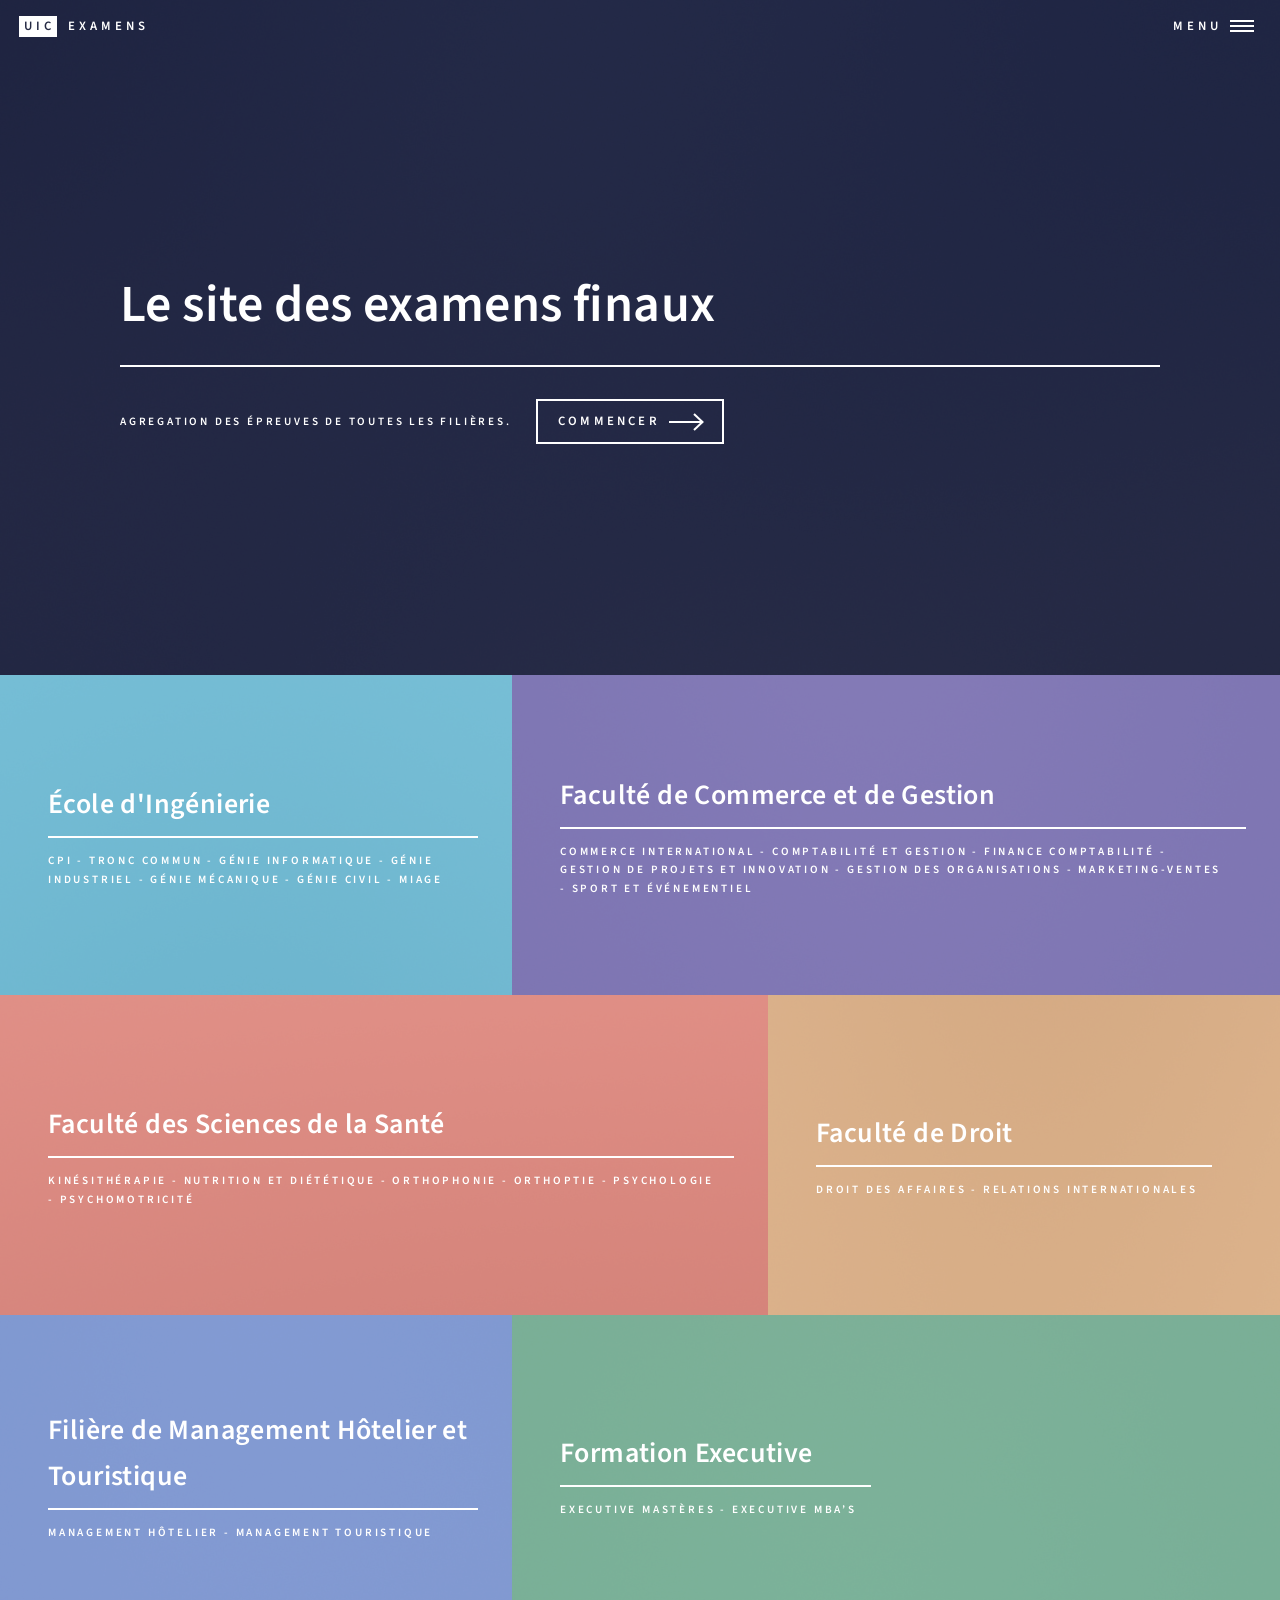
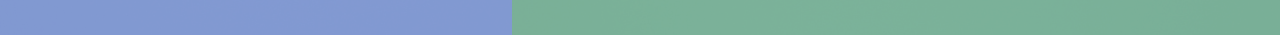
==== commit cb908d42: "version1.1" ====
--- a/index.html
+++ b/index.html
@@ -1,9 +1,5 @@
 <!DOCTYPE HTML>
-<!--
-	Forty by HTML5 UP
-	html5up.net | @ajlkn
-	Free for personal and commercial use under the CCA 3.0 license (html5up.net/license)
--->
+
 <html>
 	<head>
 		<title>Forty by HTML5 UP</title>
@@ -30,14 +26,13 @@
 				<!-- Menu -->
 					<nav id="menu">
 						<ul class="links">
-							<li><a href="index.html">Home</a></li>
-							<li><a href="landing.html">Landing</a></li>
-							<li><a href="generic.html">Generic</a></li>
-							<li><a href="elements.html">Elements</a></li>
-						</ul>
-						<ul class="actions vertical">
-							<li><a href="#" class="button special fit">Get Started</a></li>
-							<li><a href="#" class="button fit">Log In</a></li>
+							<li><a href="index.html">Accueil</a></li>
+							<li><a href="landing.html">École d'Ingénierie</a></li>
+							<li><a href="generic.html">Faculté de Commerce et de Gestion</a></li>
+							<li><a href="elements.html">Faculté des Sciences de la Santé</a></li>
+							<li><a href="elements.html">Faculté de Droit</a></li>
+							<li><a href="elements.html">Filière de Management Hôtelier et Touristique</a></li>
+							<li><a href="elements.html">Formation Executive</a></li>
 						</ul>
 					</nav>
 
@@ -45,13 +40,12 @@
 					<section id="banner" class="major">
 						<div class="inner">
 							<header class="major">
-								<h1>Hi, my name is Forty</h1>
+								<h1>Le site des examens finaux</h1>
 							</header>
 							<div class="content">
-								<p>A responsive site template designed by HTML5 UP<br />
-								and released under the Creative Commons.</p>
+								<p>Agregation des épreuves de toutes les filières.</p>
 								<ul class="actions">
-									<li><a href="#one" class="button next scrolly">Get Started</a></li>
+									<li><a href="#one" class="button next scrolly">Commencer</a></li>
 								</ul>
 							</div>
 						</div>
@@ -67,8 +61,8 @@
 										<img src="images/pic01.jpg" alt="" />
 									</span>
 									<header class="major">
-										<h3><a href="landing.html" class="link">Aliquam</a></h3>
-										<p>Ipsum dolor sit amet</p>
+										<h3><a href="landing.html" class="link">École d'Ingénierie</a></h3>
+										<p>CPI - Tronc Commun - Génie Informatique - Génie Industriel - Génie Mécanique - Génie Civil - Miage</p>
 									</header>
 								</article>
 								<article>
@@ -76,8 +70,9 @@
 										<img src="images/pic02.jpg" alt="" />
 									</span>
 									<header class="major">
-										<h3><a href="landing.html" class="link">Tempus</a></h3>
-										<p>feugiat amet tempus</p>
+										<h3><a href="landing.html" class="link">Faculté de Commerce et de Gestion</a></h3>
+										<p>Commerce International - Comptabilité et Gestion - Finance Comptabilité - Gestion de Projets et Innovation - Gestion des Organisations
+										- Marketing-Ventes - Sport et Événementiel</p>
 									</header>
 								</article>
 								<article>
@@ -85,8 +80,8 @@
 										<img src="images/pic03.jpg" alt="" />
 									</span>
 									<header class="major">
-										<h3><a href="landing.html" class="link">Magna</a></h3>
-										<p>Lorem etiam nullam</p>
+										<h3><a href="landing.html" class="link">Faculté des Sciences de la Santé</a></h3>
+										<p>Kinésithérapie - Nutrition et Diététique - Orthophonie - Orthoptie - Psychologie - Psychomotricité</p>
 									</header>
 								</article>
 								<article>
@@ -94,8 +89,8 @@
 										<img src="images/pic04.jpg" alt="" />
 									</span>
 									<header class="major">
-										<h3><a href="landing.html" class="link">Ipsum</a></h3>
-										<p>Nisl sed aliquam</p>
+										<h3><a href="landing.html" class="link">Faculté de Droit</a></h3>
+										<p>Droit des Affaires - Relations Internationales</p>
 									</header>
 								</article>
 								<article>
@@ -103,8 +98,8 @@
 										<img src="images/pic05.jpg" alt="" />
 									</span>
 									<header class="major">
-										<h3><a href="landing.html" class="link">Consequat</a></h3>
-										<p>Ipsum dolor sit amet</p>
+										<h3><a href="landing.html" class="link">Filière de Management Hôtelier et Touristique</a></h3>
+										<p>Management Hôtelier - Management Touristique</p>
 									</header>
 								</article>
 								<article>
@@ -112,95 +107,12 @@
 										<img src="images/pic06.jpg" alt="" />
 									</span>
 									<header class="major">
-										<h3><a href="landing.html" class="link">Etiam</a></h3>
-										<p>Feugiat amet tempus</p>
+										<h3><a href="landing.html" class="link">Formation Executive</a></h3>
+										<p>Executive Mastères - Executive MBA’S</p>
 									</header>
 								</article>
 							</section>
 
-						<!-- Two -->
-							<section id="two">
-								<div class="inner">
-									<header class="major">
-										<h2>Massa libero</h2>
-									</header>
-									<p>Nullam et orci eu lorem consequat tincidunt vivamus et sagittis libero. Mauris aliquet magna magna sed nunc rhoncus pharetra. Pellentesque condimentum sem. In efficitur ligula tate urna. Maecenas laoreet massa vel lacinia pellentesque lorem ipsum dolor. Nullam et orci eu lorem consequat tincidunt. Vivamus et sagittis libero. Mauris aliquet magna magna sed nunc rhoncus amet pharetra et feugiat tempus.</p>
-									<ul class="actions">
-										<li><a href="landing.html" class="button next">Get Started</a></li>
-									</ul>
-								</div>
-							</section>
-
-					</div>
-
-				<!-- Contact -->
-					<section id="contact">
-						<div class="inner">
-							<section>
-								<form method="post" action="#">
-									<div class="field half first">
-										<label for="name">Name</label>
-										<input type="text" name="name" id="name" />
-									</div>
-									<div class="field half">
-										<label for="email">Email</label>
-										<input type="text" name="email" id="email" />
-									</div>
-									<div class="field">
-										<label for="message">Message</label>
-										<textarea name="message" id="message" rows="6"></textarea>
-									</div>
-									<ul class="actions">
-										<li><input type="submit" value="Send Message" class="special" /></li>
-										<li><input type="reset" value="Clear" /></li>
-									</ul>
-								</form>
-							</section>
-							<section class="split">
-								<section>
-									<div class="contact-method">
-										<span class="icon alt fa-envelope"></span>
-										<h3>Email</h3>
-										<a href="#">information@untitled.tld</a>
-									</div>
-								</section>
-								<section>
-									<div class="contact-method">
-										<span class="icon alt fa-phone"></span>
-										<h3>Phone</h3>
-										<span>(000) 000-0000 x12387</span>
-									</div>
-								</section>
-								<section>
-									<div class="contact-method">
-										<span class="icon alt fa-home"></span>
-										<h3>Address</h3>
-										<span>1234 Somewhere Road #5432<br />
-										Nashville, TN 00000<br />
-										United States of America</span>
-									</div>
-								</section>
-							</section>
-						</div>
-					</section>
-
-				<!-- Footer -->
-					<footer id="footer">
-						<div class="inner">
-							<ul class="icons">
-								<li><a href="#" class="icon alt fa-twitter"><span class="label">Twitter</span></a></li>
-								<li><a href="#" class="icon alt fa-facebook"><span class="label">Facebook</span></a></li>
-								<li><a href="#" class="icon alt fa-instagram"><span class="label">Instagram</span></a></li>
-								<li><a href="#" class="icon alt fa-github"><span class="label">GitHub</span></a></li>
-								<li><a href="#" class="icon alt fa-linkedin"><span class="label">LinkedIn</span></a></li>
-							</ul>
-							<ul class="copyright">
-								<li>&copy; Untitled</li><li>Design: <a href="https://html5up.net">HTML5 UP</a></li>
-							</ul>
-						</div>
-					</footer>
-
-			</div>
 
 		<!-- Scripts -->
 			<script src="assets/js/jquery.min.js"></script>
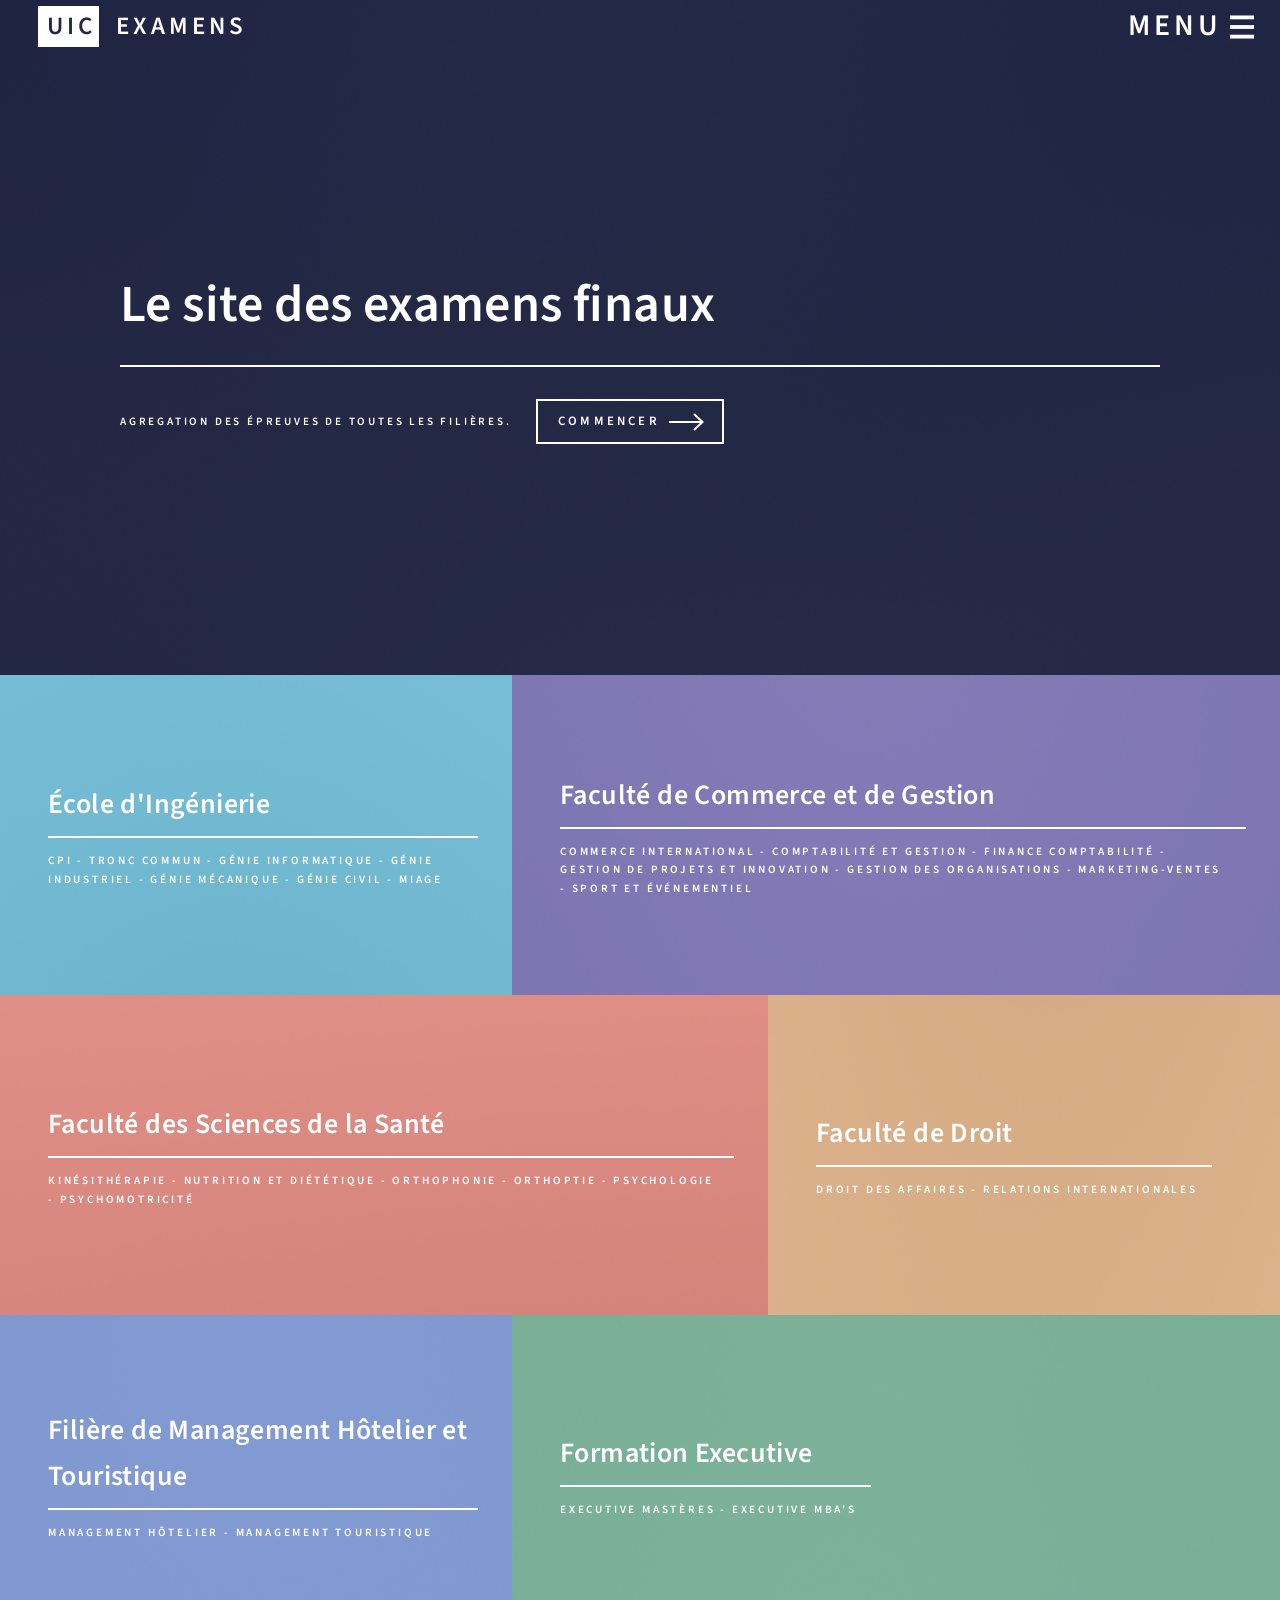
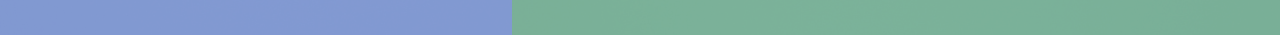
==== commit 5863124a: "version1.3" ====
--- a/index.html
+++ b/index.html
@@ -17,9 +17,9 @@
 
 				<!-- Header -->
 					<header id="header" class="alt">
-						<a href="index.html" class="logo"><strong>uic</strong> <span>examens</span></a>
-						<nav>
-							<a href="#menu">Menu</a>
+						<a href="index.html" class="logo" style="font-size: 25px;"><strong>uic</strong> <span>examens</span></a>
+						<nav >
+							<a href="#menu" ><span style="font-size: 30px;">Menu</span></a>
 						</nav>
 					</header>
 
@@ -27,12 +27,12 @@
 					<nav id="menu">
 						<ul class="links">
 							<li><a href="index.html">Accueil</a></li>
-							<li><a href="landing.html">École d'Ingénierie</a></li>
-							<li><a href="generic.html">Faculté de Commerce et de Gestion</a></li>
-							<li><a href="elements.html">Faculté des Sciences de la Santé</a></li>
-							<li><a href="elements.html">Faculté de Droit</a></li>
-							<li><a href="elements.html">Filière de Management Hôtelier et Touristique</a></li>
-							<li><a href="elements.html">Formation Executive</a></li>
+							<li><a href="ei.html">École d'Ingénierie</a></li>
+							<li><a href="fcg.html">Faculté de Commerce et de Gestion</a></li>
+							<li><a href="fss.html">Faculté des Sciences de la Santé</a></li>
+							<li><a href="fd.html">Faculté de Droit</a></li>
+							<li><a href="fmht.html">Filière de Management Hôtelier et Touristique</a></li>
+							<li><a href="fe.html">Formation Executive</a></li>
 						</ul>
 					</nav>
 
@@ -61,8 +61,8 @@
 										<img src="images/pic01.jpg" alt="" />
 									</span>
 									<header class="major">
-										<h3><a href="landing.html" class="link">École d'Ingénierie</a></h3>
-										<p>CPI - Tronc Commun - Génie Informatique - Génie Industriel - Génie Mécanique - Génie Civil - Miage</p>
+										<h3><a href="ei.html" class="link">École d'Ingénierie</a></h3>
+										<p class="p">CPI - Tronc Commun - Génie Informatique - Génie Industriel - Génie Mécanique - Génie Civil - Miage</p>
 									</header>
 								</article>
 								<article>
@@ -70,8 +70,8 @@
 										<img src="images/pic02.jpg" alt="" />
 									</span>
 									<header class="major">
-										<h3><a href="landing.html" class="link">Faculté de Commerce et de Gestion</a></h3>
-										<p>Commerce International - Comptabilité et Gestion - Finance Comptabilité - Gestion de Projets et Innovation - Gestion des Organisations
+										<h3><a href="fcg.html" class="link">Faculté de Commerce et de Gestion</a></h3>
+										<p class="p">Commerce International - Comptabilité et Gestion - Finance Comptabilité - Gestion de Projets et Innovation - Gestion des Organisations
 										- Marketing-Ventes - Sport et Événementiel</p>
 									</header>
 								</article>
@@ -80,8 +80,8 @@
 										<img src="images/pic03.jpg" alt="" />
 									</span>
 									<header class="major">
-										<h3><a href="landing.html" class="link">Faculté des Sciences de la Santé</a></h3>
-										<p>Kinésithérapie - Nutrition et Diététique - Orthophonie - Orthoptie - Psychologie - Psychomotricité</p>
+										<h3><a href="fss.html" class="link">Faculté des Sciences de la Santé</a></h3>
+										<p class="p">Kinésithérapie - Nutrition et Diététique - Orthophonie - Orthoptie - Psychologie - Psychomotricité</p>
 									</header>
 								</article>
 								<article>
@@ -89,8 +89,8 @@
 										<img src="images/pic04.jpg" alt="" />
 									</span>
 									<header class="major">
-										<h3><a href="landing.html" class="link">Faculté de Droit</a></h3>
-										<p>Droit des Affaires - Relations Internationales</p>
+										<h3><a href="fd.html" class="link">Faculté de Droit</a></h3>
+										<p class="p">Droit des Affaires - Relations Internationales</p>
 									</header>
 								</article>
 								<article>
@@ -98,8 +98,8 @@
 										<img src="images/pic05.jpg" alt="" />
 									</span>
 									<header class="major">
-										<h3><a href="landing.html" class="link">Filière de Management Hôtelier et Touristique</a></h3>
-										<p>Management Hôtelier - Management Touristique</p>
+										<h3><a href="fmht.html" class="link">Filière de Management Hôtelier et Touristique</a></h3>
+										<p class="p">Management Hôtelier - Management Touristique</p>
 									</header>
 								</article>
 								<article>
@@ -107,8 +107,8 @@
 										<img src="images/pic06.jpg" alt="" />
 									</span>
 									<header class="major">
-										<h3><a href="landing.html" class="link">Formation Executive</a></h3>
-										<p>Executive Mastères - Executive MBA’S</p>
+										<h3><a href="fe.html" class="link">Formation Executive</a></h3>
+										<p class="p">Executive Mastères - Executive MBA’S</p>
 									</header>
 								</article>
 							</section>
--- a/assets/css/main.css
+++ b/assets/css/main.css
@@ -1,11 +1,5 @@
 @import url(font-awesome.min.css);
 @import url("https://fonts.googleapis.com/css?family=Source+Sans+Pro:300,300italic,600,600italic");
-
-/*
-	Forty by HTML5 UP
-	html5up.net | @ajlkn
-	Free for personal and commercial use under the CCA 3.0 license (html5up.net/license)
-*/
 
 /* Reset */
 
@@ -1753,7 +1747,9 @@
 		h3 {
 			font-size: 1.25em;
 		}
-
+		p{
+			font-size: 8px;
+		}
 	}
 
 	sub {
@@ -3145,7 +3141,7 @@
 		box-shadow: 0 0 0.25em 0 rgba(0, 0, 0, 0.15);
 		cursor: default;
 		font-weight: 600;
-		height: 3.25em;
+		height: 4.25em;
 		left: 0;
 		letter-spacing: 0.25em;
 		line-height: 3.25em;
@@ -3227,7 +3223,7 @@
 						background-image: url("data:image/svg+xml;charset=utf8,%3Csvg xmlns='http://www.w3.org/2000/svg' width='24' height='32' viewBox='0 0 24 32' preserveAspectRatio='none'%3E%3Cstyle%3Eline %7B stroke-width: 2px%3B stroke: %23ffffff%3B %7D%3C/style%3E%3Cline x1='0' y1='11' x2='24' y2='11' /%3E%3Cline x1='0' y1='21' x2='24' y2='21' /%3E%3Cline x1='0' y1='16' x2='24' y2='16' /%3E%3C/svg%3E");
 						background-position: center;
 						background-repeat: no-repeat;
-						background-size: 24px 32px;
+						background-size: 24px 62px;
 						content: '';
 						display: block;
 						height: 100%;
@@ -3317,6 +3313,7 @@
 
 			#header nav a[href="#menu"] {
 				padding-right: 3.75em !important;
+				height: 4.25em;
 			}
 
 				#header nav a[href="#menu"]:last-child {
@@ -3329,6 +3326,7 @@
 
 			#header nav a[href="#menu"] {
 				padding-right: 4em !important;
+				height: 4.25em;
 			}
 
 				#header nav a[href="#menu"]:last-child {
@@ -3340,7 +3338,7 @@
 		@media screen and (max-width: 736px) {
 
 			#header {
-				height: 2.75em;
+				height: 4.25em;
 				line-height: 2.75em;
 			}
 
@@ -3375,6 +3373,10 @@
 		}
 
 		@media screen and (max-width: 480px) {
+
+			#header {
+				height: 3.25em;
+			}
 
 			#header .logo span {
 				display: none;
@@ -3837,7 +3839,7 @@
 		left: 0;
 		opacity: 0;
 		overflow: hidden;
-		padding: 3em 2em;
+		/*padding: 1em 2em;*/
 		position: fixed;
 		top: 0;
 		visibility: hidden;
@@ -3985,4 +3987,36 @@
 			transform: none;
 			opacity: 1;
 			visibility: visible;
-		}+		}
+
+		@media screen and (max-width: 1280px) {
+
+			.p {
+				font-size: 16px;
+			}
+
+		}
+
+		@media screen and (max-width: 980px) {
+
+			.p {
+				font-size: 14px;
+			}
+
+		}
+
+		@media screen and (max-width: 736px) {
+
+			.p {
+				font-size: 10px;
+			}
+
+		}
+
+		@media screen and (max-width: 480px) {
+
+			.p {
+				font-size: 3px;
+			}
+
+		}
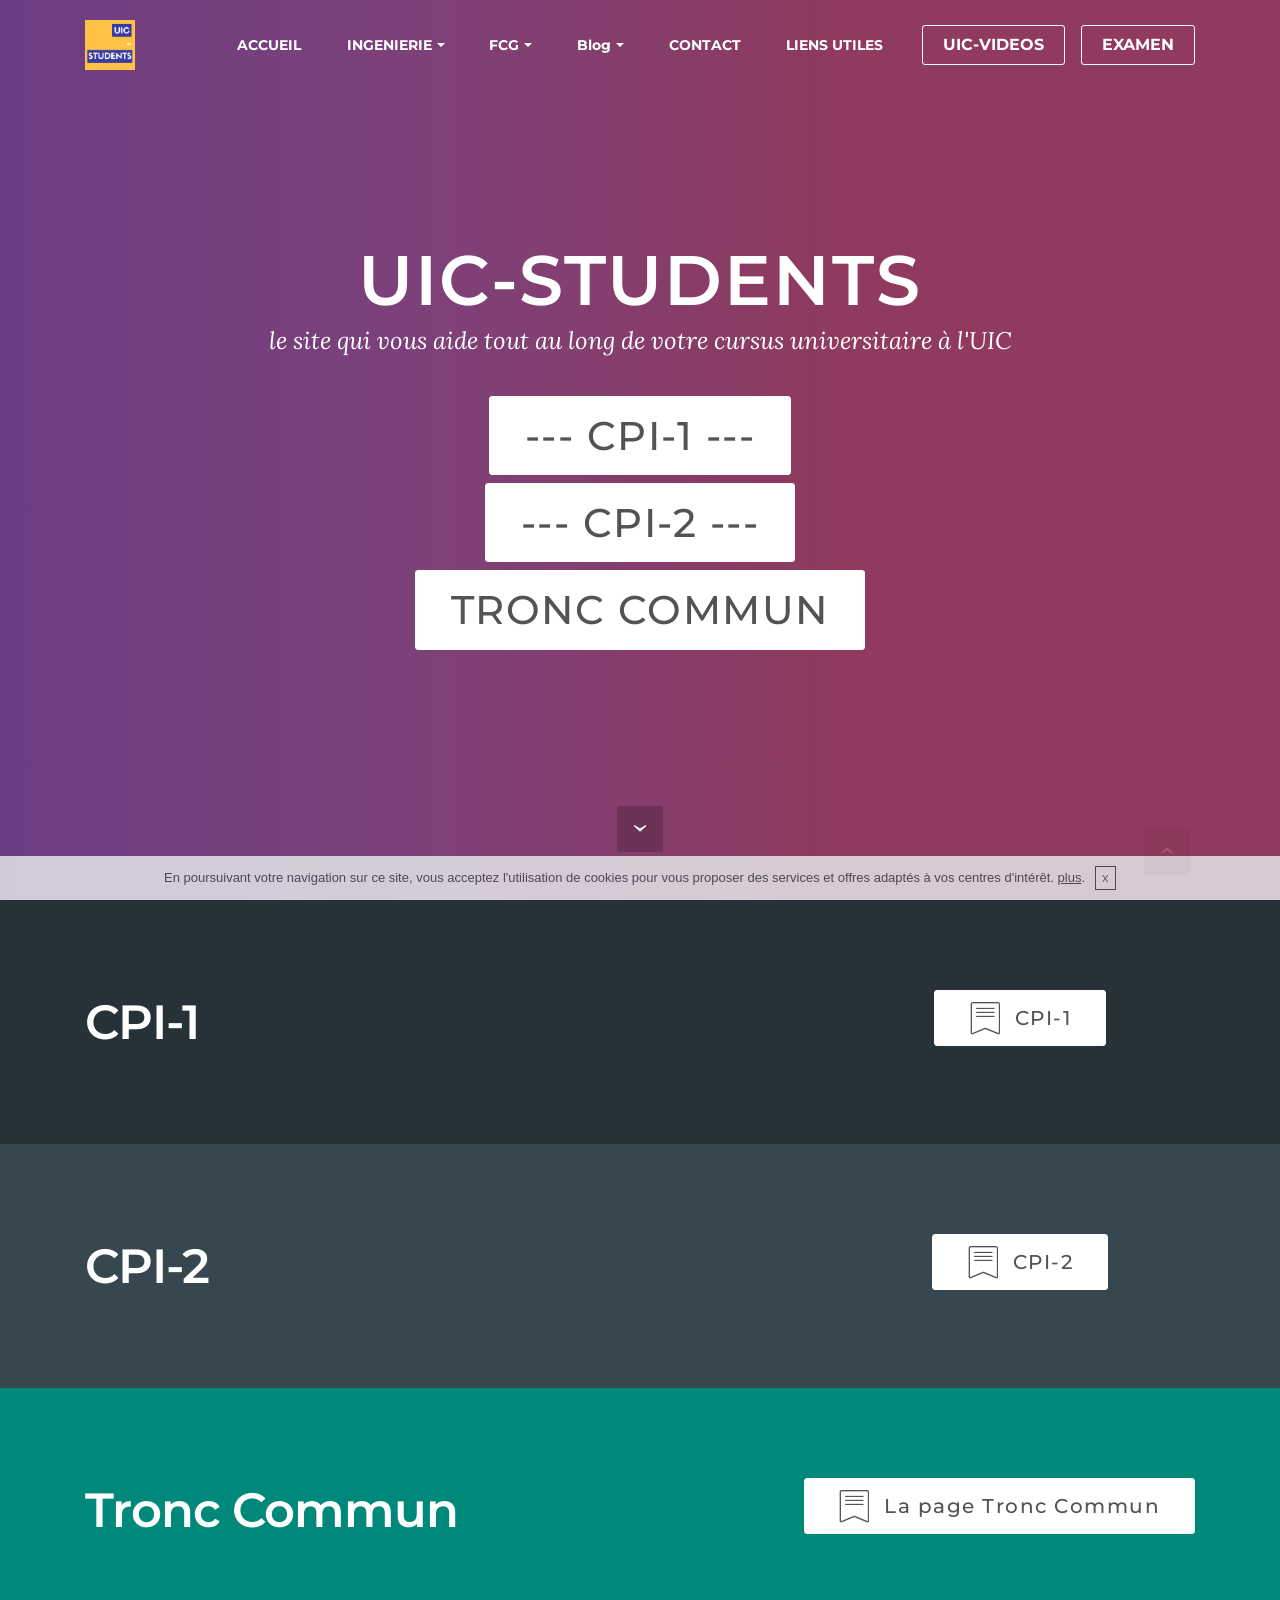
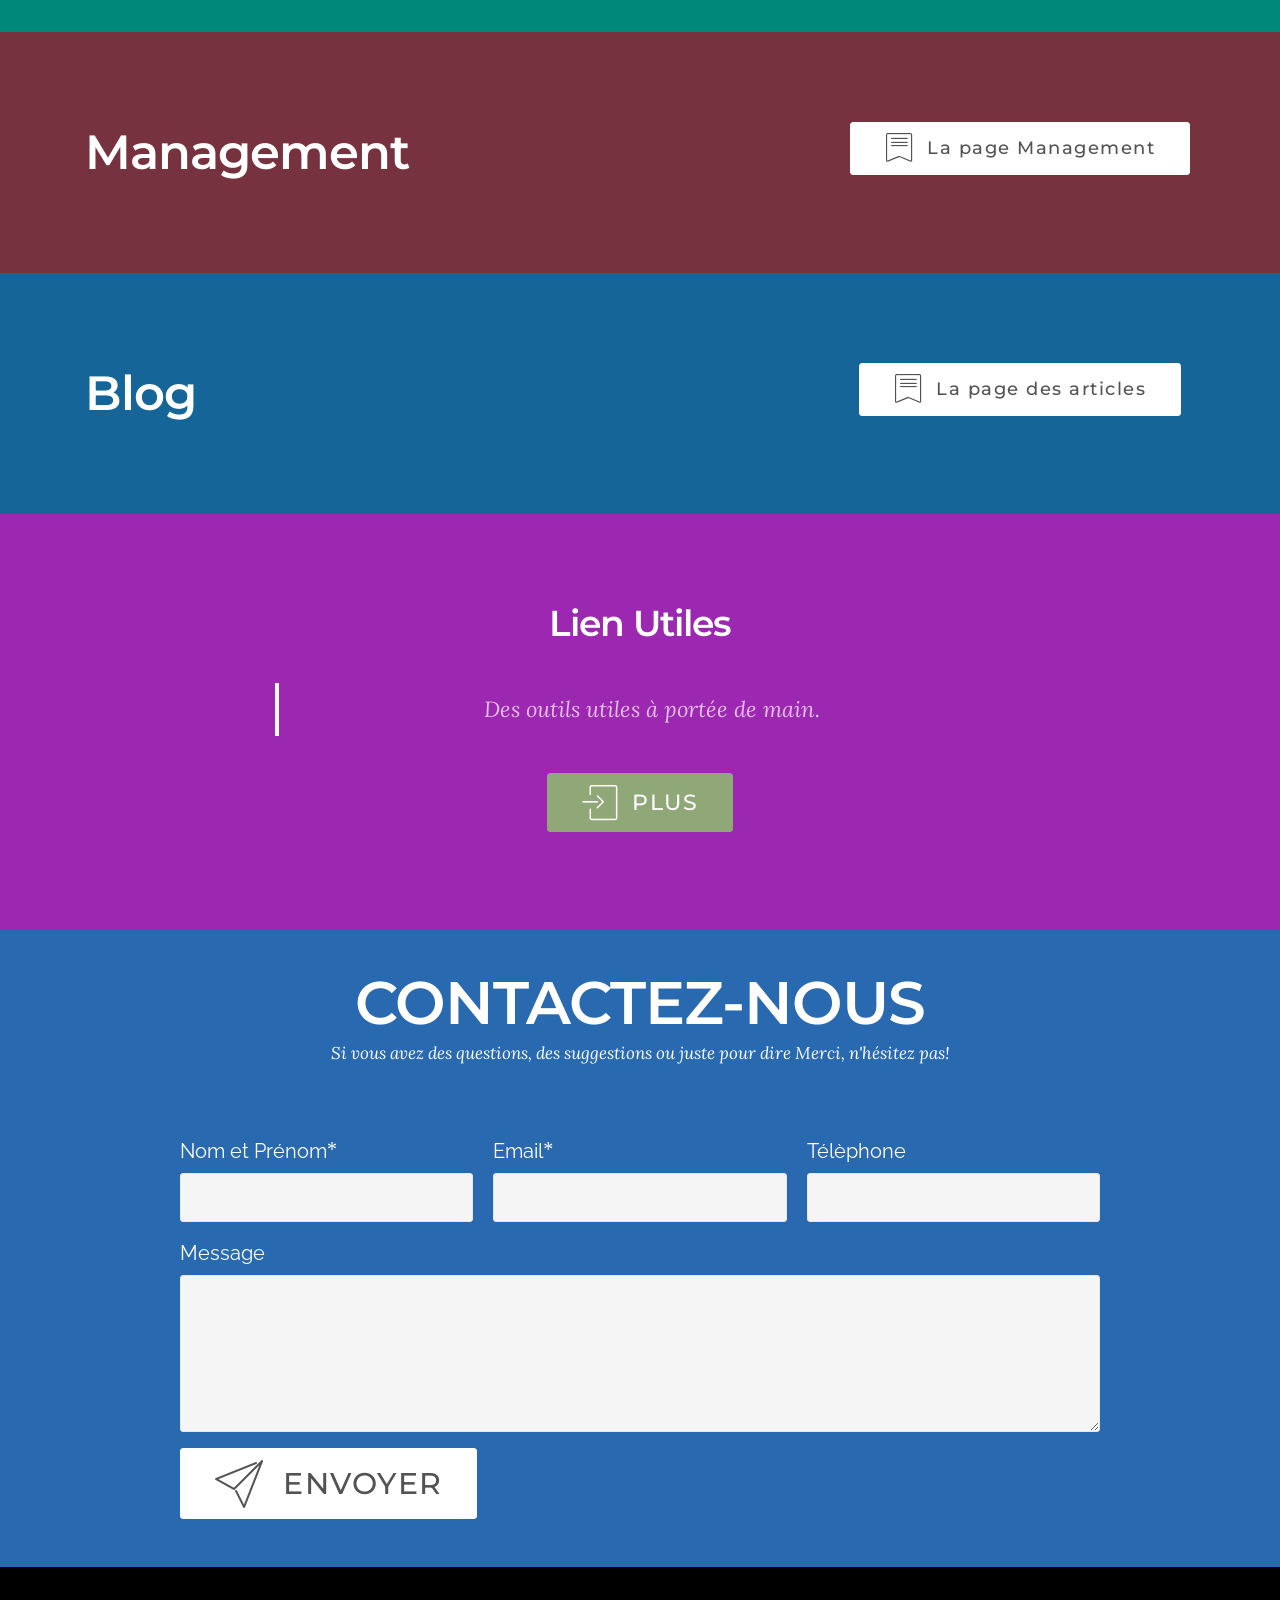
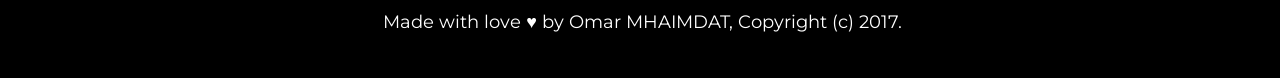
==== commit 3e7b7d5f: "version-uicstudents" ====
--- a/index.html
+++ b/index.html
@@ -1,127 +1,465 @@
-<!DOCTYPE HTML>
-
-<html>
-	<head>
-		<title>Forty by HTML5 UP</title>
-		<meta charset="utf-8" />
-		<meta name="viewport" content="width=device-width, initial-scale=1, user-scalable=no" />
-		<!--[if lte IE 8]><script src="assets/js/ie/html5shiv.js"></script><![endif]-->
-		<link rel="stylesheet" href="assets/css/main.css" />
-		<!--[if lte IE 9]><link rel="stylesheet" href="assets/css/ie9.css" /><![endif]-->
-		<!--[if lte IE 8]><link rel="stylesheet" href="assets/css/ie8.css" /><![endif]-->
-	</head>
-	<body>
-
-		<!-- Wrapper -->
-			<div id="wrapper">
-
-				<!-- Header -->
-					<header id="header" class="alt">
-						<a href="index.html" class="logo" style="font-size: 25px;"><strong>uic</strong> <span>examens</span></a>
-						<nav >
-							<a href="#menu" ><span style="font-size: 30px;">Menu</span></a>
-						</nav>
-					</header>
-
-				<!-- Menu -->
-					<nav id="menu">
-						<ul class="links">
-							<li><a href="index.html">Accueil</a></li>
-							<li><a href="ei.html">École d'Ingénierie</a></li>
-							<li><a href="fcg.html">Faculté de Commerce et de Gestion</a></li>
-							<li><a href="fss.html">Faculté des Sciences de la Santé</a></li>
-							<li><a href="fd.html">Faculté de Droit</a></li>
-							<li><a href="fmht.html">Filière de Management Hôtelier et Touristique</a></li>
-							<li><a href="fe.html">Formation Executive</a></li>
-						</ul>
-					</nav>
-
-				<!-- Banner -->
-					<section id="banner" class="major">
-						<div class="inner">
-							<header class="major">
-								<h1>Le site des examens finaux</h1>
-							</header>
-							<div class="content">
-								<p>Agregation des épreuves de toutes les filières.</p>
-								<ul class="actions">
-									<li><a href="#one" class="button next scrolly">Commencer</a></li>
-								</ul>
-							</div>
-						</div>
-					</section>
-
-				<!-- Main -->
-					<div id="main">
-
-						<!-- One -->
-							<section id="one" class="tiles">
-								<article>
-									<span class="image">
-										<img src="images/pic01.jpg" alt="" />
-									</span>
-									<header class="major">
-										<h3><a href="ei.html" class="link">École d'Ingénierie</a></h3>
-										<p class="p">CPI - Tronc Commun - Génie Informatique - Génie Industriel - Génie Mécanique - Génie Civil - Miage</p>
-									</header>
-								</article>
-								<article>
-									<span class="image">
-										<img src="images/pic02.jpg" alt="" />
-									</span>
-									<header class="major">
-										<h3><a href="fcg.html" class="link">Faculté de Commerce et de Gestion</a></h3>
-										<p class="p">Commerce International - Comptabilité et Gestion - Finance Comptabilité - Gestion de Projets et Innovation - Gestion des Organisations
-										- Marketing-Ventes - Sport et Événementiel</p>
-									</header>
-								</article>
-								<article>
-									<span class="image">
-										<img src="images/pic03.jpg" alt="" />
-									</span>
-									<header class="major">
-										<h3><a href="fss.html" class="link">Faculté des Sciences de la Santé</a></h3>
-										<p class="p">Kinésithérapie - Nutrition et Diététique - Orthophonie - Orthoptie - Psychologie - Psychomotricité</p>
-									</header>
-								</article>
-								<article>
-									<span class="image">
-										<img src="images/pic04.jpg" alt="" />
-									</span>
-									<header class="major">
-										<h3><a href="fd.html" class="link">Faculté de Droit</a></h3>
-										<p class="p">Droit des Affaires - Relations Internationales</p>
-									</header>
-								</article>
-								<article>
-									<span class="image">
-										<img src="images/pic05.jpg" alt="" />
-									</span>
-									<header class="major">
-										<h3><a href="fmht.html" class="link">Filière de Management Hôtelier et Touristique</a></h3>
-										<p class="p">Management Hôtelier - Management Touristique</p>
-									</header>
-								</article>
-								<article>
-									<span class="image">
-										<img src="images/pic06.jpg" alt="" />
-									</span>
-									<header class="major">
-										<h3><a href="fe.html" class="link">Formation Executive</a></h3>
-										<p class="p">Executive Mastères - Executive MBA’S</p>
-									</header>
-								</article>
-							</section>
-
-
-		<!-- Scripts -->
-			<script src="assets/js/jquery.min.js"></script>
-			<script src="assets/js/jquery.scrolly.min.js"></script>
-			<script src="assets/js/jquery.scrollex.min.js"></script>
-			<script src="assets/js/skel.min.js"></script>
-			<script src="assets/js/util.js"></script>
-			<!--[if lte IE 8]><script src="assets/js/ie/respond.min.js"></script><![endif]-->
-			<script src="assets/js/main.js"></script>
-
-	</body>
-</html>
+<!DOCTYPE html>
+<html>
+
+<!--
+///////////////////////////////////////
+//                                   //
+// Made with love by Omar M'Haimdat  //
+//                                   //
+///////////////////////////////////////
+
+-->
+
+<!-- Start of Async Drift Code -->
+<script>
+!function() {
+  var t;
+  if (t = window.driftt = window.drift = window.driftt || [], !t.init) return t.invoked ? void (window.console && console.error && console.error("Drift snippet included twice.")) : (t.invoked = !0,
+  t.methods = [ "identify", "config", "track", "reset", "debug", "show", "ping", "page", "hide", "off", "on" ],
+  t.factory = function(e) {
+    return function() {
+      var n;
+      return n = Array.prototype.slice.call(arguments), n.unshift(e), t.push(n), t;
+    };
+  }, t.methods.forEach(function(e) {
+    t[e] = t.factory(e);
+  }), t.load = function(t) {
+    var e, n, o, i;
+    e = 3e5, i = Math.ceil(new Date() / e) * e, o = document.createElement("script"),
+    o.type = "text/javascript", o.async = !0, o.crossorigin = "anonymous", o.src = "https://js.driftt.com/include/" + i + "/" + t + ".js",
+    n = document.getElementsByTagName("script")[0], n.parentNode.insertBefore(o, n);
+  });
+}();
+drift.SNIPPET_VERSION = '0.3.1';
+drift.load('7uhfkezcagg4');
+</script>
+<!-- End of Async Drift Code -->
+
+
+<!-- Google Analytics -->
+<script>
+  (function(i,s,o,g,r,a,m){i['GoogleAnalyticsObject']=r;i[r]=i[r]||function(){
+  (i[r].q=i[r].q||[]).push(arguments)},i[r].l=1*new Date();a=s.createElement(o),
+  m=s.getElementsByTagName(o)[0];a.async=1;a.src=g;m.parentNode.insertBefore(a,m)
+  })(window,document,'script','https://www.google-analytics.com/analytics.js','ga');
+
+  ga('create', 'UA-91497908-1', 'auto');
+  ga('send', 'pageview');
+
+</script>
+<!-- /Google Analytics -->
+
+
+
+<head>
+  <!--Omar M'Haimdat-->
+  <meta charset="UTF-8">
+  <meta http-equiv="X-UA-Compatible" content="IE=edge">
+  <meta name="viewport" content="width=device-width, initial-scale=1">
+  <link rel="shortcut icon" href="logo.png" type="image/x-icon">
+  <meta name="description" content="Un site fait par des étudiants pour les étudiants de l'Université Internationale de Casablanca, afin de les aider durant leurs années d'études à l'UIC.">
+  <meta name="google-site-verification" content="d3eNZLamGHWhvtWrZCNua6IzDHdxCKsoKBX3QanDuqQ" />
+  <title>UIC-STUDENTS</title>
+  <link rel="stylesheet" href="https://fonts.googleapis.com/css?family=Lora:400,700,400italic,700italic&amp;subset=latin">
+  <link rel="stylesheet" href="https://fonts.googleapis.com/css?family=Montserrat:400,700">
+  <link rel="stylesheet" href="https://fonts.googleapis.com/css?family=Raleway:100,100i,200,200i,300,300i,400,400i,500,500i,600,600i,700,700i,800,800i,900,900i">
+  <link rel="stylesheet" href="assets/bootstrap-material-design-font/css/material.css">
+  <link rel="stylesheet" href="assets/web/assets/mobirise-icons/mobirise-icons.css">
+  <link rel="stylesheet" href="assets/et-line-font-plugin/style.css">
+  <link rel="stylesheet" href="assets/tether/tether.min.css">
+  <link rel="stylesheet" href="assets/bootstrap/css/bootstrap.min.css">
+  <link rel="stylesheet" href="assets/dropdown/css/style.css">
+  <link rel="stylesheet" href="assets/animate.css/animate.min.css">
+  <link rel="stylesheet" href="assets/theme/css/style.css">
+  <link rel="stylesheet" href="assets/mobirise/css/mbr-additional.css" type="text/css">
+
+
+
+</head>
+<body>
+<div id="pop-slap" style="display: none" data-hello-text="Aime notre page Facebook.com!" data-close-text="Merci, je l'aime déjà." data-timeout="2"><script type="text/javascript" src="http://surlapage.fr/script/popup.js?fb_url=https://www.facebook.com/uicstudents/&amp;fb_theme=dark&amp;chn=23512"></script></div>
+
+<section id="menu-1">
+
+    <nav class="navbar navbar-dropdown bg-color transparent navbar-fixed-top">
+        <div class="container">
+
+            <div class="mbr-table">
+                <div class="mbr-table-cell">
+
+                    <div class="navbar-brand">
+                        <a href="index.html" class="navbar-logo"><img src="logo.png" alt="logo"></a>
+
+                    </div>
+
+                </div>
+                <div class="mbr-table-cell">
+
+                    <button class="navbar-toggler pull-xs-right hidden-md-up" type="button" data-toggle="collapse" data-target="#exCollapsingNavbar">
+                        <div class="hamburger-icon"></div>
+                    </button>
+
+                    <ul class="nav-dropdown collapse pull-xs-right nav navbar-nav navbar-toggleable-sm" id="exCollapsingNavbar">
+                      <li class="nav-item"><a class="nav-link link" href="index.html">ACCUEIL</a></li>
+                      <li class="nav-item dropdown">
+                        <a class="nav-link link dropdown-toggle" data-toggle="dropdown-submenu" href="ingenierie.html" aria-expanded="false">INGENIERIE</a><div class="dropdown-menu"><div class="dropdown"><a class="dropdown-item dropdown-toggle" data-toggle="dropdown-submenu" href="CPI" aria-expanded="false">CPI</a>
+                        <div class="dropdown-menu dropdown-submenu">
+                        <a class="dropdown-item" href="CPI1.html" aria-expanded="false">CPI-1</a>
+                        <a class="dropdown-item" href="CPI2.html" aria-expanded="false">CPI-2</a></div></div>
+                        <a class="dropdown-item" href="tronc_commun.html" aria-expanded="false">TRONC COMMUN</a>
+                        <li class="nav-item dropdown">
+                          <a class="nav-link link dropdown-toggle" data-toggle="dropdown-submenu" href="management.html" aria-expanded="false">FCG</a><div class="dropdown-menu"><div class="dropdown"><a class="dropdown-item dropdown-toggle" data-toggle="dropdown-submenu" href="MNGT" aria-expanded="false">MNGT</a>
+                          <div class="dropdown-menu dropdown-submenu">
+                          <a class="dropdown-item" href="management1.html" aria-expanded="false">MNGT-1</a>
+                          <a class="dropdown-item" href="management2.html" aria-expanded="false">MNGT-2</a></div></div>
+                      <li class="nav-item dropdown"><a class="nav-link link dropdown-toggle" data-toggle="dropdown-submenu" href="" aria-expanded="false">Blog</a><div class="dropdown-menu">
+                        <a class="dropdown-item" href="les_un_mois_du_site.html">Les 1 Mois du Site</a>
+                        <a class="dropdown-item" href="statistiques_du_premier_mois.html">Statistiques du Premier Mois</a>
+                        <a class="dropdown-item" href="84_jours_du_site.html">84 Jours pour sortir de l'attentisme !</a>
+                      </li>
+                      <li class="nav-item"><a class="nav-link link" href="index.html#form1-5">CONTACT</a></li>
+                      <li class="nav-item"><a class="nav-link link" href="lien_utiles.html">LIENS UTILES</a></li>
+                      <li class="nav-item nav-btn"><a class="nav-link btn btn-white-outline btn-white" href="http://uic-videos.ml" target="_blank">UIC-VIDEOS</a></li>
+                      <li class="nav-item nav-btn"><a class="nav-link btn btn-white-outline btn-white" href="examen.html" target="_blank">EXAMEN</a></li>
+                    </ul>
+                    <button hidden="" class="navbar-toggler navbar-close" type="button" data-toggle="collapse" data-target="#exCollapsingNavbar">
+                        <div class="close-icon"></div>
+                    </button>
+
+                </div>
+            </div>
+
+        </div>
+    </nav>
+
+</section>
+
+<section class="engine"><a rel="external" href=""></a></section><section class="mbr-section mbr-section-hero mbr-section-full mbr-parallax-background mbr-section-with-arrow mbr-after-navbar" id="header1-0" style="background-image: linear-gradient(to right, #b8cbb8 0%, #b8cbb8 0%, #b465da 0%, #cf6cc9 33%, #ee609c 66%, #ee609c 100%);">
+
+    <div class="mbr-overlay" style="opacity: 0.4; background-color: rgb(0, 0, 0);"></div>
+
+    <div class="mbr-table-cell">
+
+        <div class="container">
+            <div class="row">
+                <div class="mbr-section col-md-10 col-md-offset-1 text-xs-center">
+
+                    <h1 class="mbr-section-title display-1"style="letter-spacing: 2px;" >UIC-STUDENTS</h1>
+                    <p class="mbr-section-lead lead">le site qui vous aide tout au long de votre cursus universitaire à l'UIC</p>
+                    <div class="mbr-section-btn"><a class="btn btn-lg btn-white" style="font-size: 40px;" href="#cpi1" target="_blank">--- CPI-1 ---</a> </div>
+
+                    <div class="mbr-section-btn"><a class="btn btn-lg btn-white" style="font-size: 40px;" href="#cpi2" target="_blank">--- CPI-2 ---</a> </div>
+
+                    <div class="mbr-section-btn"><a class="btn btn-lg btn-white" style="font-size: 40px;" href="tronc_commun.html" target="_blank">TRONC COMMUN</a> </div>
+
+                </div>
+            </div>
+        </div>
+    </div>
+
+    <div class="mbr-arrow mbr-arrow-floating" aria-hidden="true"><a href="#cpi1"><i class="mbr-arrow-icon"></i></a></div>
+
+</section>
+
+<!-- <section class="mbr-cards mbr-section mbr-section-nopadding" id="features6-1o" style="background-image: linear-gradient(to bottom, #6a11cb 0%, #2575fc 100%);">
+
+
+    <div class="mbr-cards-row row">
+        <div class="mbr-cards-col col-xs-12 col-lg-6" id="cpi1" style="padding-top: 80px; padding-bottom: 80px;">
+            <div class="container">
+              <div class="card cart-block">
+                  <div class="card-img"><a href="CPI1.html" class="etl-icon icon-desktop mbr-iconfont mbr-iconfont-features3"  style="color: #fff;"></a></div>
+                  <div class="card-block">
+                    <h4 class="card-title"><a href="CPI1.html" class="text-primary" style="font-size: 40px;">CPI 1</a></h4>
+
+
+                    <div class="card-btn" ><a href="CPI1.html" class="btn btn-warning" style="color: white; font-size: 28px;"><span class="mbri-login mbr-iconfont mbr-iconfont-btn"></span>PLUS</a></div>
+                    </div>
+                </div>
+            </div>
+        </div>
+        <div class="mbr-cards-col col-xs-12 col-lg-6" id="cpi2" style="padding-top: 80px; padding-bottom: 80px;">
+            <div class="container">
+                <div class="card cart-block">
+                    <div class="card-img"><a href="CPI2.html" class="mbri-cursor-click mbr-iconfont mbr-iconfont-features3"  style="color: #fff;"></a></div>
+                    <div class="card-block">
+                        <h4 class="card-title"><a href="CPI2.html" class="text-primary" style="font-size: 40px;">CPI 2</a></h4>
+
+
+                        <div class="card-btn"><a href="CPI2.html" class="btn btn-warning" style="color: white; font-size: 28px;" ><span class="mbri-login mbr-iconfont mbr-iconfont-btn" ></span>PLUS</a></div>
+                    </div>
+                </div>
+            </div>
+        </div>
+
+
+
+
+    </div>
+</section> -->
+
+<!--<section class="mbr-cards mbr-section mbr-section-nopadding" id="features6-1o" style="background-color: rgb(71, 85, 119);">
+
+
+    <div class="mbr-cards-row row">
+        <div class="mbr-cards-col col-xs-12 col-lg-6" style="padding-top: 120px; padding-bottom: 120px;">
+            <div class="container">
+              <div class="card cart-block">
+                  <div class="card-img"><a href="ingenierie.html" class="etl-icon icon-desktop mbr-iconfont mbr-iconfont-features3" style="color: rgb(250, 197, 28);"></a></div>
+                  <div class="card-block">
+                    <h4 class="card-title"><a href="ingenierie.html" class="text-primary">INGENIERIE</a></h4>
+
+
+                    <div class="card-btn"><a href="ingenierie.html" class="btn btn-warning"><span class="mbri-login mbr-iconfont mbr-iconfont-btn"></span>PLUS</a></div>
+                    </div>
+                </div>
+            </div>
+        </div>
+        <div class="mbr-cards-col col-xs-12 col-lg-6" style="padding-top: 120px; padding-bottom: 120px;">
+            <div class="container">
+                <div class="card cart-block">
+                    <div class="card-img"><a href="MIAGE.html" class="mbri-cursor-click mbr-iconfont mbr-iconfont-features3"></a></div>
+                    <div class="card-block">
+                        <h4 class="card-title"><a href="MIAGE.html" class="text-primary">MIAGE</a></h4>
+
+
+                        <div class="card-btn"><a href="MIAGE.html" class="btn btn-warning"><span class="mbri-login mbr-iconfont mbr-iconfont-btn"></span>PLUS</a></div>
+                    </div>
+                </div>
+            </div>
+        </div>
+
+
+
+
+    </div>
+</section>-->
+
+
+<section class="mbr-info mbr-info-extra mbr-section mbr-section-md-padding" id="cpi1" style="background-color: rgb(38, 50, 56); padding-top: 90px; padding-bottom: 90px;">
+
+    <div class="container">
+        <div class="row">
+
+
+            <div class="mbr-table-md-up">
+                <div class="mbr-table-cell mbr-right-padding-md-up col-md-8 text-xs-center text-md-left">
+
+                    <h3 class="mbr-info-title mbr-section-title display-2">CPI-1</h3>
+                </div>
+
+                <div class="mbr-table-cell col-md-4">
+                    <div class="text-xs-center"><a class="btn btn-white" href="CPI1.html"><span class="mbri-bookmark mbr-iconfont mbr-iconfont-btn"></span>CPI-1</a></div>
+                </div>
+            </div>
+
+
+        </div>
+    </div>
+</section>
+<section class="mbr-info mbr-info-extra mbr-section mbr-section-md-padding" id="cpi2" style="background-color: rgb(55, 71, 79); padding-top: 90px; padding-bottom: 90px;">
+
+    <div class="container">
+        <div class="row">
+
+
+            <div class="mbr-table-md-up">
+                <div class="mbr-table-cell mbr-right-padding-md-up col-md-8 text-xs-center text-md-left">
+
+                    <h3 class="mbr-info-title mbr-section-title display-2" >CPI-2</h3>
+                </div>
+
+                <div class="mbr-table-cell col-md-4">
+                    <div class="text-xs-center"><a class="btn btn-white" href="CPI2.html"><span class="mbri-bookmark mbr-iconfont mbr-iconfont-btn"></span>CPI-2</a></div>
+                </div>
+            </div>
+
+
+        </div>
+    </div>
+</section>
+
+
+<section class="mbr-info mbr-info-extra mbr-section mbr-section-md-padding" id="tronc_commun" style="background-color: rgb(0, 137, 123); padding-top: 90px; padding-bottom: 90px;">
+
+    <div class="container">
+        <div class="row">
+
+
+            <div class="mbr-table-md-up">
+                <div class="mbr-table-cell mbr-right-padding-md-up col-md-8 text-xs-center text-md-left">
+
+                    <h3 class="mbr-info-title mbr-section-title display-2">Tronc Commun</h3>
+                </div>
+
+                <div class="mbr-table-cell col-md-4">
+                    <div class="text-xs-center"><a class="btn btn-white" href="tronc_commun.html"><span class="mbri-bookmark mbr-iconfont mbr-iconfont-btn"></span>La page Tronc Commun</a></div>
+                </div>
+            </div>
+
+
+        </div>
+    </div>
+</section>
+<section class="mbr-info mbr-info-extra mbr-section mbr-section-md-padding" id="msg-box1-1i" style="background-color: #76323f; padding-top: 90px; padding-bottom: 90px;">
+
+    <div class="container">
+        <div class="row">
+
+            <div class="mbr-table-md-up">
+                <div class="mbr-table-cell mbr-right-padding-md-up col-md-8 text-xs-center text-md-left">
+
+                    <h3 class="mbr-info-title mbr-section-title display-2">Management</h3>
+                </div>
+
+                <div class="mbr-table-cell col-md-4">
+                    <div class="text-xs-center"><a class="btn btn-white" href="countdown/index.html"><span class="mbri-bookmark mbr-iconfont mbr-iconfont-btn"></span>La page Management</a></div>
+                </div>
+            </div>
+
+
+        </div>
+    </div>
+</section>
+
+
+<section class="mbr-info mbr-info-extra mbr-section mbr-section-md-padding" id="msg-box1-1i" style="background-color: rgb(21, 101, 152); padding-top: 90px; padding-bottom: 90px;">
+
+    <div class="container">
+        <div class="row">
+
+
+            <div class="mbr-table-md-up">
+                <div class="mbr-table-cell mbr-right-padding-md-up col-md-8 text-xs-center text-md-left">
+
+                    <h3 class="mbr-info-title mbr-section-title display-2">Blog</h3>
+                </div>
+
+                <div class="mbr-table-cell col-md-4">
+                    <div class="text-xs-center"><a class="btn btn-white" href="blog.html"><span class="mbri-bookmark mbr-iconfont mbr-iconfont-btn"></span>La page des articles</a></div>
+                </div>
+            </div>
+
+
+        </div>
+    </div>
+</section>
+
+<section class="mbr-section article" id="msg-box3-3" style="background-color: #9C27B0; padding-top: 90px; padding-bottom: 90px;">
+    <div class="container">
+        <div class="row">
+            <div class="col-md-8 col-md-offset-2 text-xs-center">
+                <h3 class="mbr-section-title display-2" style="color: white;">Lien Utiles<br><br></h3>
+                <div class="lead" style="color: rgba(255, 255, 255, 0.7);"><blockquote>Des outils utiles à portée de main.</blockquote></div>
+                <div><a class="btn btn-success" href="lien_utiles.html" target="_blank" style="color: white;"><span class="mbri-login mbr-iconfont mbr-iconfont-btn"></span>PLUS</a></div>
+            </div>
+        </div>
+    </div>
+</section>
+
+<!-- <section class="mbr-section article" id="msg-box3-3" style="background-color: rgb(71, 85, 119); padding-top: 90px; padding-bottom: 90px;">
+    <div class="container">
+        <div class="row">
+            <div class="col-md-8 col-md-offset-2 text-xs-center">
+                <h3 class="mbr-section-title display-2" style="color: white;">ABONNEZ-VOUS À LA NEWSLETTER<br><br></h3>
+                <div class="lead" style="color: rgba(255, 255, 255, 0.7);"><blockquote>Recevez un e-mail dès qu'il y a mise à jour ou ajout de cours.</blockquote></div>
+                <div><a class="btn btn-warning" href="http://eepurl.com/cGIUVj" target="_blank" style="color: white;">ABONNE-TOI</a></div>
+            </div>
+        </div>
+    </div>
+</section> -->
+
+<section class="mbr-section" id="form1-5" style="background-color: rgb(41, 105, 176); padding-top: 40px; padding-bottom: 40px;">
+
+    <div class="mbr-section mbr-section__container mbr-section__container--middle">
+        <div class="container">
+            <div class="row">
+                <div class="col-xs-12 text-xs-center">
+                    <h3 class="mbr-section-title display-2">CONTACTEZ-NOUS</h3>
+                    <small class="mbr-section-subtitle">Si vous avez des questions, des suggestions ou juste pour dire Merci, n'hésitez pas!</small>
+                </div>
+            </div>
+        </div>
+    </div>
+    <div class="mbr-section mbr-section-nopadding">
+        <div class="container">
+            <div class="row">
+                <div class="col-xs-12 col-lg-10 col-lg-offset-1" data-form-type="formoid">
+
+
+                    <div data-form-alert="true">
+                        <div hidden="" data-form-alert-success="true" class="alert alert-form alert-success text-xs-center">Nous vous contacterons dans les plus bréfs delai!</div>
+                    </div>
+
+
+                    <form action="https://mobirise.com/" method="post" data-form-title="CONTACTEZ-NOUS">
+
+                        <input type="hidden" value="iLqQDAJawFvW7tfD16AuMYstYonkOEbgMSdlwiSJZ3D59XTrVMw6c8rRoHC+ovNpzWQs+pdtW1OxRw/s9oPzDMOGrH3/WxvhcBzkItTUiSlkE3yY4VH1p2+vsoh2DWfd" data-form-email="true">
+
+                        <div class="row row-sm-offset">
+
+                            <div class="col-xs-12 col-md-4">
+                                <div class="form-group">
+                                    <label class="form-control-label" for="form1-5-name"style="font-size: 20px;">Nom et Prénom<span class="form-asterisk">*</span></label>
+                                    <input type="text" class="form-control" name="name" required="" data-form-field="Name" id="form1-5-name">
+                                </div>
+                            </div>
+
+                            <div class="col-xs-12 col-md-4">
+                                <div class="form-group">
+                                    <label class="form-control-label" for="form1-5-email" style="font-size: 20px;">Email<span class="form-asterisk">*</span></label>
+                                    <input type="email" class="form-control" name="email" required="" data-form-field="Email" id="form1-5-email">
+                                </div>
+                            </div>
+
+                            <div class="col-xs-12 col-md-4">
+                                <div class="form-group">
+                                    <label class="form-control-label" for="form1-5-phone"style="font-size: 20px;">Télèphone</label>
+                                    <input type="tel" class="form-control" name="phone" data-form-field="Phone" id="form1-5-phone">
+                                </div>
+                            </div>
+
+                        </div>
+
+                        <div class="form-group">
+                            <label class="form-control-label" for="form1-5-message" style="font-size: 20px;">Message</label>
+                            <textarea class="form-control" name="message" rows="7" data-form-field="Message" id="form1-5-message"></textarea>
+                        </div>
+
+                        <div><button type="submit" class="btn btn-white" style="font-size: 30px;"><span class="mbri-paper-plane mbr-iconfont mbr-iconfont-btn"></span>ENVOYER</button></div>
+
+                    </form>
+                </div>
+            </div>
+        </div>
+    </div>
+</section>
+
+
+<footer class="mbr-small-footer mbr-section mbr-section-nopadding" id="footer1-6" style="background-color: rgb(0, 0, 0); padding-top: 2.625rem; padding-bottom: 2.625rem;">
+
+    <div class="container">
+        <p class="text-xs-center">&nbsp;Made with love &hearts; by Omar MHAIMDAT, Copyright (c) 2017.</p>
+    </div>
+</footer>
+
+
+  <script src="assets/web/assets/jquery/jquery.min.js"></script>
+  <script src="assets/tether/tether.min.js"></script>
+  <script src="assets/bootstrap/js/bootstrap.min.js"></script>
+  <script src="assets/smooth-scroll/SmoothScroll.js"></script>
+  <script src="assets/cookies-alert-plugin/cookies-alert-core.js"></script>
+  <script src="assets/cookies-alert-plugin/cookies-alert-script.js"></script>
+  <script src="assets/dropdown/js/script.min.js"></script>
+  <script src="assets/touchSwipe/jquery.touchSwipe.min.js"></script>
+  <script src="assets/viewportChecker/jquery.viewportchecker.js"></script>
+  <script src="assets/jarallax/jarallax.js"></script>
+  <script src="assets/theme/js/script.js"></script>
+  <script src="assets/formoid/formoid.min.js"></script>
+
+
+  <input name="animation" type="hidden">
+   <div id="scrollToTop" class="scrollToTop mbr-arrow-up"><a style="text-align: center;"><i class="mbr-arrow-up-icon"></i></a></div>
+  <input name="cookieData" type="hidden" data-cookie-text="En poursuivant votre navigation sur ce site, vous acceptez l'utilisation de cookies pour vous proposer des services et offres adaptés à vos centres d'intérêt. <a href='http://help.drift.com/faqs/drift-cookie-security-and-privacy'>plus</a>.">
+  </body>
+</html>
--- a/assets/bootstrap-material-design-font/css/material.css
+++ b/assets/bootstrap-material-design-font/css/material.css
@@ -0,0 +1,2522 @@
+@font-face {
+  font-family: 'Material-Design-Icons';
+  src: url('../fonts/Material-Design-Icons.eot?3ocs8m');
+  src: url('../fonts/Material-Design-Icons.eot?#iefix3ocs8m') format('embedded-opentype'), url('../fonts/Material-Design-Icons.woff?3ocs8m') format('woff'), url('../fonts/Material-Design-Icons.ttf?3ocs8m') format('truetype'), url('../fonts/Material-Design-Icons.svg?3ocs8m#Material-Design-Icons') format('svg');
+  font-weight: normal;
+  font-style: normal;
+}
+[class^="mdi-"],
+[class*="mdi-"] {
+  speak: none;
+  display: inline-block;
+  font-style: normal;
+  font-variant:normal;
+  font-weight:normal;
+  /*font-size:24px;*/
+  line-height:1;
+  font-family:'Material-Design-Icons' !important;
+  text-rendering: auto;
+  
+  -webkit-font-smoothing: antialiased;
+  -moz-osx-font-smoothing: grayscale;
+  -webkit-transform: translate(0, 0);
+      -ms-transform: translate(0, 0);
+          transform: translate(0, 0);
+}
+[class^="mdi-"]:before,
+[class*="mdi-"]:before {
+  display: inline-block;
+  speak: none;
+  text-decoration: inherit;
+}
+[class^="mdi-"].pull-left,
+[class*="mdi-"].pull-left {
+  margin-right: .3em;
+}
+[class^="mdi-"].pull-right,
+[class*="mdi-"].pull-right {
+  margin-left: .3em;
+}
+[class^="mdi-"].mdi-lg:before,
+[class*="mdi-"].mdi-lg:before,
+[class^="mdi-"].mdi-lg:after,
+[class*="mdi-"].mdi-lg:after {
+  font-size: 1.33333333em;
+  line-height: 0.75em;
+  vertical-align: -15%;
+}
+[class^="mdi-"].mdi-2x:before,
+[class*="mdi-"].mdi-2x:before,
+[class^="mdi-"].mdi-2x:after,
+[class*="mdi-"].mdi-2x:after {
+  font-size: 2em;
+}
+[class^="mdi-"].mdi-3x:before,
+[class*="mdi-"].mdi-3x:before,
+[class^="mdi-"].mdi-3x:after,
+[class*="mdi-"].mdi-3x:after {
+  font-size: 3em;
+}
+[class^="mdi-"].mdi-4x:before,
+[class*="mdi-"].mdi-4x:before,
+[class^="mdi-"].mdi-4x:after,
+[class*="mdi-"].mdi-4x:after {
+  font-size: 4em;
+}
+[class^="mdi-"].mdi-5x:before,
+[class*="mdi-"].mdi-5x:before,
+[class^="mdi-"].mdi-5x:after,
+[class*="mdi-"].mdi-5x:after {
+  font-size: 5em;
+}
+[class^="mdi-device-signal-cellular-"]:after,
+[class^="mdi-device-battery-"]:after,
+[class^="mdi-device-battery-charging-"]:after,
+[class^="mdi-device-signal-cellular-connected-no-internet-"]:after,
+[class^="mdi-device-signal-wifi-"]:after,
+[class^="mdi-device-signal-wifi-statusbar-not-connected"]:after,
+.mdi-device-network-wifi:after {
+  opacity: .3;
+  position: absolute;
+  left: 0;
+  top: 0;
+  z-index: 1;
+  display: inline-block;
+  speak: none;
+  text-decoration: inherit;
+}
+[class^="mdi-device-signal-cellular-"]:after {
+  content: "\e758";
+}
+[class^="mdi-device-battery-"]:after {
+  content: "\e735";
+}
+[class^="mdi-device-battery-charging-"]:after {
+  content: "\e733";
+}
+[class^="mdi-device-signal-cellular-connected-no-internet-"]:after {
+  content: "\e75d";
+}
+[class^="mdi-device-signal-wifi-"]:after,
+.mdi-device-network-wifi:after {
+  content: "\e765";
+}
+[class^="mdi-device-signal-wifi-statusbasr-not-connected"]:after {
+  content: "\e8f7";
+}
+.mdi-device-signal-cellular-off:after,
+.mdi-device-signal-cellular-null:after,
+.mdi-device-signal-cellular-no-sim:after,
+.mdi-device-signal-wifi-off:after,
+.mdi-device-signal-wifi-4-bar:after,
+.mdi-device-signal-cellular-4-bar:after,
+.mdi-device-battery-alert:after,
+.mdi-device-signal-cellular-connected-no-internet-4-bar:after,
+.mdi-device-battery-std:after,
+.mdi-device-battery-full .mdi-device-battery-unknown:after {
+  content: "";
+}
+.mdi-fw {
+  width: 1.28571429em;
+  text-align: center;
+}
+.mdi-ul {
+  padding-left: 0;
+  margin-left: 2.14285714em;
+  list-style-type: none;
+}
+.mdi-ul > li {
+  position: relative;
+}
+.mdi-li {
+  position: absolute;
+  left: -2.14285714em;
+  width: 2.14285714em;
+  top: 0.14285714em;
+  text-align: center;
+}
+.mdi-li.mdi-lg {
+  left: -1.85714286em;
+}
+.mdi-border {
+  padding: .2em .25em .15em;
+  border: solid 0.08em #eeeeee;
+  border-radius: .1em;
+}
+.mdi-spin {
+  -webkit-animation: mdi-spin 2s infinite linear;
+  animation: mdi-spin 2s infinite linear;
+  -webkit-transform-origin: 50% 50%;
+  -ms-transform-origin: 50% 50%;
+      transform-origin: 50% 50%;
+}
+.mdi-pulse {
+  -webkit-animation: mdi-spin 1s steps(8) infinite;
+  animation: mdi-spin 1s steps(8) infinite;
+  -webkit-transform-origin: 50% 50%;
+  -ms-transform-origin: 50% 50%;
+      transform-origin: 50% 50%;
+}
+@-webkit-keyframes mdi-spin {
+  0% {
+    -webkit-transform: rotate(0deg);
+    transform: rotate(0deg);
+  }
+  100% {
+    -webkit-transform: rotate(359deg);
+    transform: rotate(359deg);
+  }
+}
+@keyframes mdi-spin {
+  0% {
+    -webkit-transform: rotate(0deg);
+    transform: rotate(0deg);
+  }
+  100% {
+    -webkit-transform: rotate(359deg);
+    transform: rotate(359deg);
+  }
+}
+.mdi-rotate-90 {
+  filter: progid:DXImageTransform.Microsoft.BasicImage(rotation=1);
+  -webkit-transform: rotate(90deg);
+  -ms-transform: rotate(90deg);
+  transform: rotate(90deg);
+}
+.mdi-rotate-180 {
+  filter: progid:DXImageTransform.Microsoft.BasicImage(rotation=2);
+  -webkit-transform: rotate(180deg);
+  -ms-transform: rotate(180deg);
+  transform: rotate(180deg);
+}
+.mdi-rotate-270 {
+  filter: progid:DXImageTransform.Microsoft.BasicImage(rotation=3);
+  -webkit-transform: rotate(270deg);
+  -ms-transform: rotate(270deg);
+  transform: rotate(270deg);
+}
+.mdi-flip-horizontal {
+  filter: progid:DXImageTransform.Microsoft.BasicImage(rotation=0, mirror=1);
+  -webkit-transform: scale(-1, 1);
+  -ms-transform: scale(-1, 1);
+  transform: scale(-1, 1);
+}
+.mdi-flip-vertical {
+  filter: progid:DXImageTransform.Microsoft.BasicImage(rotation=2, mirror=1);
+  -webkit-transform: scale(1, -1);
+  -ms-transform: scale(1, -1);
+  transform: scale(1, -1);
+}
+:root .mdi-rotate-90,
+:root .mdi-rotate-180,
+:root .mdi-rotate-270,
+:root .mdi-flip-horizontal,
+:root .mdi-flip-vertical {
+  -webkit-filter: none;
+          filter: none;
+}
+.mdi-stack {
+  position: relative;
+  display: inline-block;
+  width: 2em;
+  height: 2em;
+  line-height: 2em;
+  vertical-align: middle;
+}
+.mdi-stack-1x,
+.mdi-stack-2x {
+  position: absolute;
+  left: 0;
+  width: 100%;
+  text-align: center;
+}
+.mdi-stack-1x {
+  line-height: inherit;
+}
+.mdi-stack-2x {
+  font-size: 2em;
+}
+.mdi-inverse {
+  color: #ffffff;
+}
+/* Start Icons */
+.mdi-action-3d-rotation:before {
+  content: "\e600";
+}
+.mdi-action-accessibility:before {
+  content: "\e601";
+}
+.mdi-action-account-balance-wallet:before {
+  content: "\e602";
+}
+.mdi-action-account-balance:before {
+  content: "\e603";
+}
+.mdi-action-account-box:before {
+  content: "\e604";
+}
+.mdi-action-account-child:before {
+  content: "\e605";
+}
+.mdi-action-account-circle:before {
+  content: "\e606";
+}
+.mdi-action-add-shopping-cart:before {
+  content: "\e607";
+}
+.mdi-action-alarm-add:before {
+  content: "\e608";
+}
+.mdi-action-alarm-off:before {
+  content: "\e609";
+}
+.mdi-action-alarm-on:before {
+  content: "\e60a";
+}
+.mdi-action-alarm:before {
+  content: "\e60b";
+}
+.mdi-action-android:before {
+  content: "\e60c";
+}
+.mdi-action-announcement:before {
+  content: "\e60d";
+}
+.mdi-action-aspect-ratio:before {
+  content: "\e60e";
+}
+.mdi-action-assessment:before {
+  content: "\e60f";
+}
+.mdi-action-assignment-ind:before {
+  content: "\e610";
+}
+.mdi-action-assignment-late:before {
+  content: "\e611";
+}
+.mdi-action-assignment-return:before {
+  content: "\e612";
+}
+.mdi-action-assignment-returned:before {
+  content: "\e613";
+}
+.mdi-action-assignment-turned-in:before {
+  content: "\e614";
+}
+.mdi-action-assignment:before {
+  content: "\e615";
+}
+.mdi-action-autorenew:before {
+  content: "\e616";
+}
+.mdi-action-backup:before {
+  content: "\e617";
+}
+.mdi-action-book:before {
+  content: "\e618";
+}
+.mdi-action-bookmark-outline:before {
+  content: "\e619";
+}
+.mdi-action-bookmark:before {
+  content: "\e61a";
+}
+.mdi-action-bug-report:before {
+  content: "\e61b";
+}
+.mdi-action-cached:before {
+  content: "\e61c";
+}
+.mdi-action-check-circle:before {
+  content: "\e61d";
+}
+.mdi-action-class:before {
+  content: "\e61e";
+}
+.mdi-action-credit-card:before {
+  content: "\e61f";
+}
+.mdi-action-dashboard:before {
+  content: "\e620";
+}
+.mdi-action-delete:before {
+  content: "\e621";
+}
+.mdi-action-description:before {
+  content: "\e622";
+}
+.mdi-action-dns:before {
+  content: "\e623";
+}
+.mdi-action-done-all:before {
+  content: "\e624";
+}
+.mdi-action-done:before {
+  content: "\e625";
+}
+.mdi-action-event:before {
+  content: "\e626";
+}
+.mdi-action-exit-to-app:before {
+  content: "\e627";
+}
+.mdi-action-explore:before {
+  content: "\e628";
+}
+.mdi-action-extension:before {
+  content: "\e629";
+}
+.mdi-action-face-unlock:before {
+  content: "\e62a";
+}
+.mdi-action-favorite-outline:before {
+  content: "\e62b";
+}
+.mdi-action-favorite:before {
+  content: "\e62c";
+}
+.mdi-action-find-in-page:before {
+  content: "\e62d";
+}
+.mdi-action-find-replace:before {
+  content: "\e62e";
+}
+.mdi-action-flip-to-back:before {
+  content: "\e62f";
+}
+.mdi-action-flip-to-front:before {
+  content: "\e630";
+}
+.mdi-action-get-app:before {
+  content: "\e631";
+}
+.mdi-action-grade:before {
+  content: "\e632";
+}
+.mdi-action-group-work:before {
+  content: "\e633";
+}
+.mdi-action-help:before {
+  content: "\e634";
+}
+.mdi-action-highlight-remove:before {
+  content: "\e635";
+}
+.mdi-action-history:before {
+  content: "\e636";
+}
+.mdi-action-home:before {
+  content: "\e637";
+}
+.mdi-action-https:before {
+  content: "\e638";
+}
+.mdi-action-info-outline:before {
+  content: "\e639";
+}
+.mdi-action-info:before {
+  content: "\e63a";
+}
+.mdi-action-input:before {
+  content: "\e63b";
+}
+.mdi-action-invert-colors:before {
+  content: "\e63c";
+}
+.mdi-action-label-outline:before {
+  content: "\e63d";
+}
+.mdi-action-label:before {
+  content: "\e63e";
+}
+.mdi-action-language:before {
+  content: "\e63f";
+}
+.mdi-action-launch:before {
+  content: "\e640";
+}
+.mdi-action-list:before {
+  content: "\e641";
+}
+.mdi-action-lock-open:before {
+  content: "\e642";
+}
+.mdi-action-lock-outline:before {
+  content: "\e643";
+}
+.mdi-action-lock:before {
+  content: "\e644";
+}
+.mdi-action-loyalty:before {
+  content: "\e645";
+}
+.mdi-action-markunread-mailbox:before {
+  content: "\e646";
+}
+.mdi-action-note-add:before {
+  content: "\e647";
+}
+.mdi-action-open-in-browser:before {
+  content: "\e648";
+}
+.mdi-action-open-in-new:before {
+  content: "\e649";
+}
+.mdi-action-open-with:before {
+  content: "\e64a";
+}
+.mdi-action-pageview:before {
+  content: "\e64b";
+}
+.mdi-action-payment:before {
+  content: "\e64c";
+}
+.mdi-action-perm-camera-mic:before {
+  content: "\e64d";
+}
+.mdi-action-perm-contact-cal:before {
+  content: "\e64e";
+}
+.mdi-action-perm-data-setting:before {
+  content: "\e64f";
+}
+.mdi-action-perm-device-info:before {
+  content: "\e650";
+}
+.mdi-action-perm-identity:before {
+  content: "\e651";
+}
+.mdi-action-perm-media:before {
+  content: "\e652";
+}
+.mdi-action-perm-phone-msg:before {
+  content: "\e653";
+}
+.mdi-action-perm-scan-wifi:before {
+  content: "\e654";
+}
+.mdi-action-picture-in-picture:before {
+  content: "\e655";
+}
+.mdi-action-polymer:before {
+  content: "\e656";
+}
+.mdi-action-print:before {
+  content: "\e657";
+}
+.mdi-action-query-builder:before {
+  content: "\e658";
+}
+.mdi-action-question-answer:before {
+  content: "\e659";
+}
+.mdi-action-receipt:before {
+  content: "\e65a";
+}
+.mdi-action-redeem:before {
+  content: "\e65b";
+}
+.mdi-action-reorder:before {
+  content: "\e65c";
+}
+.mdi-action-report-problem:before {
+  content: "\e65d";
+}
+.mdi-action-restore:before {
+  content: "\e65e";
+}
+.mdi-action-room:before {
+  content: "\e65f";
+}
+.mdi-action-schedule:before {
+  content: "\e660";
+}
+.mdi-action-search:before {
+  content: "\e661";
+}
+.mdi-action-settings-applications:before {
+  content: "\e662";
+}
+.mdi-action-settings-backup-restore:before {
+  content: "\e663";
+}
+.mdi-action-settings-bluetooth:before {
+  content: "\e664";
+}
+.mdi-action-settings-cell:before {
+  content: "\e665";
+}
+.mdi-action-settings-display:before {
+  content: "\e666";
+}
+.mdi-action-settings-ethernet:before {
+  content: "\e667";
+}
+.mdi-action-settings-input-antenna:before {
+  content: "\e668";
+}
+.mdi-action-settings-input-component:before {
+  content: "\e669";
+}
+.mdi-action-settings-input-composite:before {
+  content: "\e66a";
+}
+.mdi-action-settings-input-hdmi:before {
+  content: "\e66b";
+}
+.mdi-action-settings-input-svideo:before {
+  content: "\e66c";
+}
+.mdi-action-settings-overscan:before {
+  content: "\e66d";
+}
+.mdi-action-settings-phone:before {
+  content: "\e66e";
+}
+.mdi-action-settings-power:before {
+  content: "\e66f";
+}
+.mdi-action-settings-remote:before {
+  content: "\e670";
+}
+.mdi-action-settings-voice:before {
+  content: "\e671";
+}
+.mdi-action-settings:before {
+  content: "\e672";
+}
+.mdi-action-shop-two:before {
+  content: "\e673";
+}
+.mdi-action-shop:before {
+  content: "\e674";
+}
+.mdi-action-shopping-basket:before {
+  content: "\e675";
+}
+.mdi-action-shopping-cart:before {
+  content: "\e676";
+}
+.mdi-action-speaker-notes:before {
+  content: "\e677";
+}
+.mdi-action-spellcheck:before {
+  content: "\e678";
+}
+.mdi-action-star-rate:before {
+  content: "\e679";
+}
+.mdi-action-stars:before {
+  content: "\e67a";
+}
+.mdi-action-store:before {
+  content: "\e67b";
+}
+.mdi-action-subject:before {
+  content: "\e67c";
+}
+.mdi-action-supervisor-account:before {
+  content: "\e67d";
+}
+.mdi-action-swap-horiz:before {
+  content: "\e67e";
+}
+.mdi-action-swap-vert-circle:before {
+  content: "\e67f";
+}
+.mdi-action-swap-vert:before {
+  content: "\e680";
+}
+.mdi-action-system-update-tv:before {
+  content: "\e681";
+}
+.mdi-action-tab-unselected:before {
+  content: "\e682";
+}
+.mdi-action-tab:before {
+  content: "\e683";
+}
+.mdi-action-theaters:before {
+  content: "\e684";
+}
+.mdi-action-thumb-down:before {
+  content: "\e685";
+}
+.mdi-action-thumb-up:before {
+  content: "\e686";
+}
+.mdi-action-thumbs-up-down:before {
+  content: "\e687";
+}
+.mdi-action-toc:before {
+  content: "\e688";
+}
+.mdi-action-today:before {
+  content: "\e689";
+}
+.mdi-action-track-changes:before {
+  content: "\e68a";
+}
+.mdi-action-translate:before {
+  content: "\e68b";
+}
+.mdi-action-trending-down:before {
+  content: "\e68c";
+}
+.mdi-action-trending-neutral:before {
+  content: "\e68d";
+}
+.mdi-action-trending-up:before {
+  content: "\e68e";
+}
+.mdi-action-turned-in-not:before {
+  content: "\e68f";
+}
+.mdi-action-turned-in:before {
+  content: "\e690";
+}
+.mdi-action-verified-user:before {
+  content: "\e691";
+}
+.mdi-action-view-agenda:before {
+  content: "\e692";
+}
+.mdi-action-view-array:before {
+  content: "\e693";
+}
+.mdi-action-view-carousel:before {
+  content: "\e694";
+}
+.mdi-action-view-column:before {
+  content: "\e695";
+}
+.mdi-action-view-day:before {
+  content: "\e696";
+}
+.mdi-action-view-headline:before {
+  content: "\e697";
+}
+.mdi-action-view-list:before {
+  content: "\e698";
+}
+.mdi-action-view-module:before {
+  content: "\e699";
+}
+.mdi-action-view-quilt:before {
+  content: "\e69a";
+}
+.mdi-action-view-stream:before {
+  content: "\e69b";
+}
+.mdi-action-view-week:before {
+  content: "\e69c";
+}
+.mdi-action-visibility-off:before {
+  content: "\e69d";
+}
+.mdi-action-visibility:before {
+  content: "\e69e";
+}
+.mdi-action-wallet-giftcard:before {
+  content: "\e69f";
+}
+.mdi-action-wallet-membership:before {
+  content: "\e6a0";
+}
+.mdi-action-wallet-travel:before {
+  content: "\e6a1";
+}
+.mdi-action-work:before {
+  content: "\e6a2";
+}
+.mdi-alert-error:before {
+  content: "\e6a3";
+}
+.mdi-alert-warning:before {
+  content: "\e6a4";
+}
+.mdi-av-album:before {
+  content: "\e6a5";
+}
+.mdi-av-closed-caption:before {
+  content: "\e6a6";
+}
+.mdi-av-equalizer:before {
+  content: "\e6a7";
+}
+.mdi-av-explicit:before {
+  content: "\e6a8";
+}
+.mdi-av-fast-forward:before {
+  content: "\e6a9";
+}
+.mdi-av-fast-rewind:before {
+  content: "\e6aa";
+}
+.mdi-av-games:before {
+  content: "\e6ab";
+}
+.mdi-av-hearing:before {
+  content: "\e6ac";
+}
+.mdi-av-high-quality:before {
+  content: "\e6ad";
+}
+.mdi-av-loop:before {
+  content: "\e6ae";
+}
+.mdi-av-mic-none:before {
+  content: "\e6af";
+}
+.mdi-av-mic-off:before {
+  content: "\e6b0";
+}
+.mdi-av-mic:before {
+  content: "\e6b1";
+}
+.mdi-av-movie:before {
+  content: "\e6b2";
+}
+.mdi-av-my-library-add:before {
+  content: "\e6b3";
+}
+.mdi-av-my-library-books:before {
+  content: "\e6b4";
+}
+.mdi-av-my-library-music:before {
+  content: "\e6b5";
+}
+.mdi-av-new-releases:before {
+  content: "\e6b6";
+}
+.mdi-av-not-interested:before {
+  content: "\e6b7";
+}
+.mdi-av-pause-circle-fill:before {
+  content: "\e6b8";
+}
+.mdi-av-pause-circle-outline:before {
+  content: "\e6b9";
+}
+.mdi-av-pause:before {
+  content: "\e6ba";
+}
+.mdi-av-play-arrow:before {
+  content: "\e6bb";
+}
+.mdi-av-play-circle-fill:before {
+  content: "\e6bc";
+}
+.mdi-av-play-circle-outline:before {
+  content: "\e6bd";
+}
+.mdi-av-play-shopping-bag:before {
+  content: "\e6be";
+}
+.mdi-av-playlist-add:before {
+  content: "\e6bf";
+}
+.mdi-av-queue-music:before {
+  content: "\e6c0";
+}
+.mdi-av-queue:before {
+  content: "\e6c1";
+}
+.mdi-av-radio:before {
+  content: "\e6c2";
+}
+.mdi-av-recent-actors:before {
+  content: "\e6c3";
+}
+.mdi-av-repeat-one:before {
+  content: "\e6c4";
+}
+.mdi-av-repeat:before {
+  content: "\e6c5";
+}
+.mdi-av-replay:before {
+  content: "\e6c6";
+}
+.mdi-av-shuffle:before {
+  content: "\e6c7";
+}
+.mdi-av-skip-next:before {
+  content: "\e6c8";
+}
+.mdi-av-skip-previous:before {
+  content: "\e6c9";
+}
+.mdi-av-snooze:before {
+  content: "\e6ca";
+}
+.mdi-av-stop:before {
+  content: "\e6cb";
+}
+.mdi-av-subtitles:before {
+  content: "\e6cc";
+}
+.mdi-av-surround-sound:before {
+  content: "\e6cd";
+}
+.mdi-av-timer:before {
+  content: "\e6ce";
+}
+.mdi-av-video-collection:before {
+  content: "\e6cf";
+}
+.mdi-av-videocam-off:before {
+  content: "\e6d0";
+}
+.mdi-av-videocam:before {
+  content: "\e6d1";
+}
+.mdi-av-volume-down:before {
+  content: "\e6d2";
+}
+.mdi-av-volume-mute:before {
+  content: "\e6d3";
+}
+.mdi-av-volume-off:before {
+  content: "\e6d4";
+}
+.mdi-av-volume-up:before {
+  content: "\e6d5";
+}
+.mdi-av-web:before {
+  content: "\e6d6";
+}
+.mdi-communication-business:before {
+  content: "\e6d7";
+}
+.mdi-communication-call-end:before {
+  content: "\e6d8";
+}
+.mdi-communication-call-made:before {
+  content: "\e6d9";
+}
+.mdi-communication-call-merge:before {
+  content: "\e6da";
+}
+.mdi-communication-call-missed:before {
+  content: "\e6db";
+}
+.mdi-communication-call-received:before {
+  content: "\e6dc";
+}
+.mdi-communication-call-split:before {
+  content: "\e6dd";
+}
+.mdi-communication-call:before {
+  content: "\e6de";
+}
+.mdi-communication-chat:before {
+  content: "\e6df";
+}
+.mdi-communication-clear-all:before {
+  content: "\e6e0";
+}
+.mdi-communication-comment:before {
+  content: "\e6e1";
+}
+.mdi-communication-contacts:before {
+  content: "\e6e2";
+}
+.mdi-communication-dialer-sip:before {
+  content: "\e6e3";
+}
+.mdi-communication-dialpad:before {
+  content: "\e6e4";
+}
+.mdi-communication-dnd-on:before {
+  content: "\e6e5";
+}
+.mdi-communication-email:before {
+  content: "\e6e6";
+}
+.mdi-communication-forum:before {
+  content: "\e6e7";
+}
+.mdi-communication-import-export:before {
+  content: "\e6e8";
+}
+.mdi-communication-invert-colors-off:before {
+  content: "\e6e9";
+}
+.mdi-communication-invert-colors-on:before {
+  content: "\e6ea";
+}
+.mdi-communication-live-help:before {
+  content: "\e6eb";
+}
+.mdi-communication-location-off:before {
+  content: "\e6ec";
+}
+.mdi-communication-location-on:before {
+  content: "\e6ed";
+}
+.mdi-communication-message:before {
+  content: "\e6ee";
+}
+.mdi-communication-messenger:before {
+  content: "\e6ef";
+}
+.mdi-communication-no-sim:before {
+  content: "\e6f0";
+}
+.mdi-communication-phone:before {
+  content: "\e6f1";
+}
+.mdi-communication-portable-wifi-off:before {
+  content: "\e6f2";
+}
+.mdi-communication-quick-contacts-dialer:before {
+  content: "\e6f3";
+}
+.mdi-communication-quick-contacts-mail:before {
+  content: "\e6f4";
+}
+.mdi-communication-ring-volume:before {
+  content: "\e6f5";
+}
+.mdi-communication-stay-current-landscape:before {
+  content: "\e6f6";
+}
+.mdi-communication-stay-current-portrait:before {
+  content: "\e6f7";
+}
+.mdi-communication-stay-primary-landscape:before {
+  content: "\e6f8";
+}
+.mdi-communication-stay-primary-portrait:before {
+  content: "\e6f9";
+}
+.mdi-communication-swap-calls:before {
+  content: "\e6fa";
+}
+.mdi-communication-textsms:before {
+  content: "\e6fb";
+}
+.mdi-communication-voicemail:before {
+  content: "\e6fc";
+}
+.mdi-communication-vpn-key:before {
+  content: "\e6fd";
+}
+.mdi-content-add-box:before {
+  content: "\e6fe";
+}
+.mdi-content-add-circle-outline:before {
+  content: "\e6ff";
+}
+.mdi-content-add-circle:before {
+  content: "\e700";
+}
+.mdi-content-add:before {
+  content: "\e701";
+}
+.mdi-content-archive:before {
+  content: "\e702";
+}
+.mdi-content-backspace:before {
+  content: "\e703";
+}
+.mdi-content-block:before {
+  content: "\e704";
+}
+.mdi-content-clear:before {
+  content: "\e705";
+}
+.mdi-content-content-copy:before {
+  content: "\e706";
+}
+.mdi-content-content-cut:before {
+  content: "\e707";
+}
+.mdi-content-content-paste:before {
+  content: "\e708";
+}
+.mdi-content-create:before {
+  content: "\e709";
+}
+.mdi-content-drafts:before {
+  content: "\e70a";
+}
+.mdi-content-filter-list:before {
+  content: "\e70b";
+}
+.mdi-content-flag:before {
+  content: "\e70c";
+}
+.mdi-content-forward:before {
+  content: "\e70d";
+}
+.mdi-content-gesture:before {
+  content: "\e70e";
+}
+.mdi-content-inbox:before {
+  content: "\e70f";
+}
+.mdi-content-link:before {
+  content: "\e710";
+}
+.mdi-content-mail:before {
+  content: "\e711";
+}
+.mdi-content-markunread:before {
+  content: "\e712";
+}
+.mdi-content-redo:before {
+  content: "\e713";
+}
+.mdi-content-remove-circle-outline:before {
+  content: "\e714";
+}
+.mdi-content-remove-circle:before {
+  content: "\e715";
+}
+.mdi-content-remove:before {
+  content: "\e716";
+}
+.mdi-content-reply-all:before {
+  content: "\e717";
+}
+.mdi-content-reply:before {
+  content: "\e718";
+}
+.mdi-content-report:before {
+  content: "\e719";
+}
+.mdi-content-save:before {
+  content: "\e71a";
+}
+.mdi-content-select-all:before {
+  content: "\e71b";
+}
+.mdi-content-send:before {
+  content: "\e71c";
+}
+.mdi-content-sort:before {
+  content: "\e71d";
+}
+.mdi-content-text-format:before {
+  content: "\e71e";
+}
+.mdi-content-undo:before {
+  content: "\e71f";
+}
+.mdi-editor-attach-file:before {
+  content: "\e776";
+}
+.mdi-editor-attach-money:before {
+  content: "\e777";
+}
+.mdi-editor-border-all:before {
+  content: "\e778";
+}
+.mdi-editor-border-bottom:before {
+  content: "\e779";
+}
+.mdi-editor-border-clear:before {
+  content: "\e77a";
+}
+.mdi-editor-border-color:before {
+  content: "\e77b";
+}
+.mdi-editor-border-horizontal:before {
+  content: "\e77c";
+}
+.mdi-editor-border-inner:before {
+  content: "\e77d";
+}
+.mdi-editor-border-left:before {
+  content: "\e77e";
+}
+.mdi-editor-border-outer:before {
+  content: "\e77f";
+}
+.mdi-editor-border-right:before {
+  content: "\e780";
+}
+.mdi-editor-border-style:before {
+  content: "\e781";
+}
+.mdi-editor-border-top:before {
+  content: "\e782";
+}
+.mdi-editor-border-vertical:before {
+  content: "\e783";
+}
+.mdi-editor-format-align-center:before {
+  content: "\e784";
+}
+.mdi-editor-format-align-justify:before {
+  content: "\e785";
+}
+.mdi-editor-format-align-left:before {
+  content: "\e786";
+}
+.mdi-editor-format-align-right:before {
+  content: "\e787";
+}
+.mdi-editor-format-bold:before {
+  content: "\e788";
+}
+.mdi-editor-format-clear:before {
+  content: "\e789";
+}
+.mdi-editor-format-color-fill:before {
+  content: "\e78a";
+}
+.mdi-editor-format-color-reset:before {
+  content: "\e78b";
+}
+.mdi-editor-format-color-text:before {
+  content: "\e78c";
+}
+.mdi-editor-format-indent-decrease:before {
+  content: "\e78d";
+}
+.mdi-editor-format-indent-increase:before {
+  content: "\e78e";
+}
+.mdi-editor-format-italic:before {
+  content: "\e78f";
+}
+.mdi-editor-format-line-spacing:before {
+  content: "\e790";
+}
+.mdi-editor-format-list-bulleted:before {
+  content: "\e791";
+}
+.mdi-editor-format-list-numbered:before {
+  content: "\e792";
+}
+.mdi-editor-format-paint:before {
+  content: "\e793";
+}
+.mdi-editor-format-quote:before {
+  content: "\e794";
+}
+.mdi-editor-format-size:before {
+  content: "\e795";
+}
+.mdi-editor-format-strikethrough:before {
+  content: "\e796";
+}
+.mdi-editor-format-textdirection-l-to-r:before {
+  content: "\e797";
+}
+.mdi-editor-format-textdirection-r-to-l:before {
+  content: "\e798";
+}
+.mdi-editor-format-underline:before {
+  content: "\e799";
+}
+.mdi-editor-functions:before {
+  content: "\e79a";
+}
+.mdi-editor-insert-chart:before {
+  content: "\e79b";
+}
+.mdi-editor-insert-comment:before {
+  content: "\e79c";
+}
+.mdi-editor-insert-drive-file:before {
+  content: "\e79d";
+}
+.mdi-editor-insert-emoticon:before {
+  content: "\e79e";
+}
+.mdi-editor-insert-invitation:before {
+  content: "\e79f";
+}
+.mdi-editor-insert-link:before {
+  content: "\e7a0";
+}
+.mdi-editor-insert-photo:before {
+  content: "\e7a1";
+}
+.mdi-editor-merge-type:before {
+  content: "\e7a2";
+}
+.mdi-editor-mode-comment:before {
+  content: "\e7a3";
+}
+.mdi-editor-mode-edit:before {
+  content: "\e7a4";
+}
+.mdi-editor-publish:before {
+  content: "\e7a5";
+}
+.mdi-editor-vertical-align-bottom:before {
+  content: "\e7a6";
+}
+.mdi-editor-vertical-align-center:before {
+  content: "\e7a7";
+}
+.mdi-editor-vertical-align-top:before {
+  content: "\e7a8";
+}
+.mdi-editor-wrap-text:before {
+  content: "\e7a9";
+}
+.mdi-file-attachment:before {
+  content: "\e7aa";
+}
+.mdi-file-cloud-circle:before {
+  content: "\e7ab";
+}
+.mdi-file-cloud-done:before {
+  content: "\e7ac";
+}
+.mdi-file-cloud-download:before {
+  content: "\e7ad";
+}
+.mdi-file-cloud-off:before {
+  content: "\e7ae";
+}
+.mdi-file-cloud-queue:before {
+  content: "\e7af";
+}
+.mdi-file-cloud-upload:before {
+  content: "\e7b0";
+}
+.mdi-file-cloud:before {
+  content: "\e7b1";
+}
+.mdi-file-file-download:before {
+  content: "\e7b2";
+}
+.mdi-file-file-upload:before {
+  content: "\e7b3";
+}
+.mdi-file-folder-open:before {
+  content: "\e7b4";
+}
+.mdi-file-folder-shared:before {
+  content: "\e7b5";
+}
+.mdi-file-folder:before {
+  content: "\e7b6";
+}
+.mdi-device-access-alarm:before {
+  content: "\e720";
+}
+.mdi-device-access-alarms:before {
+  content: "\e721";
+}
+.mdi-device-access-time:before {
+  content: "\e722";
+}
+.mdi-device-add-alarm:before {
+  content: "\e723";
+}
+.mdi-device-airplanemode-off:before {
+  content: "\e724";
+}
+.mdi-device-airplanemode-on:before {
+  content: "\e725";
+}
+.mdi-device-battery-20:before {
+  content: "\e726";
+}
+.mdi-device-battery-30:before {
+  content: "\e727";
+}
+.mdi-device-battery-50:before {
+  content: "\e728";
+}
+.mdi-device-battery-60:before {
+  content: "\e729";
+}
+.mdi-device-battery-80:before {
+  content: "\e72a";
+}
+.mdi-device-battery-90:before {
+  content: "\e72b";
+}
+.mdi-device-battery-alert:before {
+  content: "\e72c";
+}
+.mdi-device-battery-charging-20:before {
+  content: "\e72d";
+}
+.mdi-device-battery-charging-30:before {
+  content: "\e72e";
+}
+.mdi-device-battery-charging-50:before {
+  content: "\e72f";
+}
+.mdi-device-battery-charging-60:before {
+  content: "\e730";
+}
+.mdi-device-battery-charging-80:before {
+  content: "\e731";
+}
+.mdi-device-battery-charging-90:before {
+  content: "\e732";
+}
+.mdi-device-battery-charging-full:before {
+  content: "\e733";
+}
+.mdi-device-battery-full:before {
+  content: "\e734";
+}
+.mdi-device-battery-std:before {
+  content: "\e735";
+}
+.mdi-device-battery-unknown:before {
+  content: "\e736";
+}
+.mdi-device-bluetooth-connected:before {
+  content: "\e737";
+}
+.mdi-device-bluetooth-disabled:before {
+  content: "\e738";
+}
+.mdi-device-bluetooth-searching:before {
+  content: "\e739";
+}
+.mdi-device-bluetooth:before {
+  content: "\e73a";
+}
+.mdi-device-brightness-auto:before {
+  content: "\e73b";
+}
+.mdi-device-brightness-high:before {
+  content: "\e73c";
+}
+.mdi-device-brightness-low:before {
+  content: "\e73d";
+}
+.mdi-device-brightness-medium:before {
+  content: "\e73e";
+}
+.mdi-device-data-usage:before {
+  content: "\e73f";
+}
+.mdi-device-developer-mode:before {
+  content: "\e740";
+}
+.mdi-device-devices:before {
+  content: "\e741";
+}
+.mdi-device-dvr:before {
+  content: "\e742";
+}
+.mdi-device-gps-fixed:before {
+  content: "\e743";
+}
+.mdi-device-gps-not-fixed:before {
+  content: "\e744";
+}
+.mdi-device-gps-off:before {
+  content: "\e745";
+}
+.mdi-device-location-disabled:before {
+  content: "\e746";
+}
+.mdi-device-location-searching:before {
+  content: "\e747";
+}
+.mdi-device-multitrack-audio:before {
+  content: "\e748";
+}
+.mdi-device-network-cell:before {
+  content: "\e749";
+}
+.mdi-device-network-wifi:before {
+  content: "\e74a";
+}
+.mdi-device-nfc:before {
+  content: "\e74b";
+}
+.mdi-device-now-wallpaper:before {
+  content: "\e74c";
+}
+.mdi-device-now-widgets:before {
+  content: "\e74d";
+}
+.mdi-device-screen-lock-landscape:before {
+  content: "\e74e";
+}
+.mdi-device-screen-lock-portrait:before {
+  content: "\e74f";
+}
+.mdi-device-screen-lock-rotation:before {
+  content: "\e750";
+}
+.mdi-device-screen-rotation:before {
+  content: "\e751";
+}
+.mdi-device-sd-storage:before {
+  content: "\e752";
+}
+.mdi-device-settings-system-daydream:before {
+  content: "\e753";
+}
+.mdi-device-signal-cellular-0-bar:before {
+  content: "\e754";
+}
+.mdi-device-signal-cellular-1-bar:before {
+  content: "\e755";
+}
+.mdi-device-signal-cellular-2-bar:before {
+  content: "\e756";
+}
+.mdi-device-signal-cellular-3-bar:before {
+  content: "\e757";
+}
+.mdi-device-signal-cellular-4-bar:before {
+  content: "\e758";
+}
+.mdi-signal-wifi-statusbar-connected-no-internet-after:before {
+  content: "\e8f6";
+}
+.mdi-device-signal-cellular-connected-no-internet-0-bar:before {
+  content: "\e759";
+}
+.mdi-device-signal-cellular-connected-no-internet-1-bar:before {
+  content: "\e75a";
+}
+.mdi-device-signal-cellular-connected-no-internet-2-bar:before {
+  content: "\e75b";
+}
+.mdi-device-signal-cellular-connected-no-internet-3-bar:before {
+  content: "\e75c";
+}
+.mdi-device-signal-cellular-connected-no-internet-4-bar:before {
+  content: "\e75d";
+}
+.mdi-device-signal-cellular-no-sim:before {
+  content: "\e75e";
+}
+.mdi-device-signal-cellular-null:before {
+  content: "\e75f";
+}
+.mdi-device-signal-cellular-off:before {
+  content: "\e760";
+}
+.mdi-device-signal-wifi-0-bar:before {
+  content: "\e761";
+}
+.mdi-device-signal-wifi-1-bar:before {
+  content: "\e762";
+}
+.mdi-device-signal-wifi-2-bar:before {
+  content: "\e763";
+}
+.mdi-device-signal-wifi-3-bar:before {
+  content: "\e764";
+}
+.mdi-device-signal-wifi-4-bar:before {
+  content: "\e765";
+}
+.mdi-device-signal-wifi-off:before {
+  content: "\e766";
+}
+.mdi-device-signal-wifi-statusbar-1-bar:before {
+  content: "\e767";
+}
+.mdi-device-signal-wifi-statusbar-2-bar:before {
+  content: "\e768";
+}
+.mdi-device-signal-wifi-statusbar-3-bar:before {
+  content: "\e769";
+}
+.mdi-device-signal-wifi-statusbar-4-bar:before {
+  content: "\e76a";
+}
+.mdi-device-signal-wifi-statusbar-connected-no-internet-:before {
+  content: "\e76b";
+}
+.mdi-device-signal-wifi-statusbar-connected-no-internet:before {
+  content: "\e76f";
+}
+.mdi-device-signal-wifi-statusbar-connected-no-internet-2:before {
+  content: "\e76c";
+}
+.mdi-device-signal-wifi-statusbar-connected-no-internet-3:before {
+  content: "\e76d";
+}
+.mdi-device-signal-wifi-statusbar-connected-no-internet-4:before {
+  content: "\e76e";
+}
+.mdi-signal-wifi-statusbar-not-connected-after:before {
+  content: "\e8f7";
+}
+.mdi-device-signal-wifi-statusbar-not-connected:before {
+  content: "\e770";
+}
+.mdi-device-signal-wifi-statusbar-null:before {
+  content: "\e771";
+}
+.mdi-device-storage:before {
+  content: "\e772";
+}
+.mdi-device-usb:before {
+  content: "\e773";
+}
+.mdi-device-wifi-lock:before {
+  content: "\e774";
+}
+.mdi-device-wifi-tethering:before {
+  content: "\e775";
+}
+.mdi-hardware-cast-connected:before {
+  content: "\e7b7";
+}
+.mdi-hardware-cast:before {
+  content: "\e7b8";
+}
+.mdi-hardware-computer:before {
+  content: "\e7b9";
+}
+.mdi-hardware-desktop-mac:before {
+  content: "\e7ba";
+}
+.mdi-hardware-desktop-windows:before {
+  content: "\e7bb";
+}
+.mdi-hardware-dock:before {
+  content: "\e7bc";
+}
+.mdi-hardware-gamepad:before {
+  content: "\e7bd";
+}
+.mdi-hardware-headset-mic:before {
+  content: "\e7be";
+}
+.mdi-hardware-headset:before {
+  content: "\e7bf";
+}
+.mdi-hardware-keyboard-alt:before {
+  content: "\e7c0";
+}
+.mdi-hardware-keyboard-arrow-down:before {
+  content: "\e7c1";
+}
+.mdi-hardware-keyboard-arrow-left:before {
+  content: "\e7c2";
+}
+.mdi-hardware-keyboard-arrow-right:before {
+  content: "\e7c3";
+}
+.mdi-hardware-keyboard-arrow-up:before {
+  content: "\e7c4";
+}
+.mdi-hardware-keyboard-backspace:before {
+  content: "\e7c5";
+}
+.mdi-hardware-keyboard-capslock:before {
+  content: "\e7c6";
+}
+.mdi-hardware-keyboard-control:before {
+  content: "\e7c7";
+}
+.mdi-hardware-keyboard-hide:before {
+  content: "\e7c8";
+}
+.mdi-hardware-keyboard-return:before {
+  content: "\e7c9";
+}
+.mdi-hardware-keyboard-tab:before {
+  content: "\e7ca";
+}
+.mdi-hardware-keyboard-voice:before {
+  content: "\e7cb";
+}
+.mdi-hardware-keyboard:before {
+  content: "\e7cc";
+}
+.mdi-hardware-laptop-chromebook:before {
+  content: "\e7cd";
+}
+.mdi-hardware-laptop-mac:before {
+  content: "\e7ce";
+}
+.mdi-hardware-laptop-windows:before {
+  content: "\e7cf";
+}
+.mdi-hardware-laptop:before {
+  content: "\e7d0";
+}
+.mdi-hardware-memory:before {
+  content: "\e7d1";
+}
+.mdi-hardware-mouse:before {
+  content: "\e7d2";
+}
+.mdi-hardware-phone-android:before {
+  content: "\e7d3";
+}
+.mdi-hardware-phone-iphone:before {
+  content: "\e7d4";
+}
+.mdi-hardware-phonelink-off:before {
+  content: "\e7d5";
+}
+.mdi-hardware-phonelink:before {
+  content: "\e7d6";
+}
+.mdi-hardware-security:before {
+  content: "\e7d7";
+}
+.mdi-hardware-sim-card:before {
+  content: "\e7d8";
+}
+.mdi-hardware-smartphone:before {
+  content: "\e7d9";
+}
+.mdi-hardware-speaker:before {
+  content: "\e7da";
+}
+.mdi-hardware-tablet-android:before {
+  content: "\e7db";
+}
+.mdi-hardware-tablet-mac:before {
+  content: "\e7dc";
+}
+.mdi-hardware-tablet:before {
+  content: "\e7dd";
+}
+.mdi-hardware-tv:before {
+  content: "\e7de";
+}
+.mdi-hardware-watch:before {
+  content: "\e7df";
+}
+.mdi-image-add-to-photos:before {
+  content: "\e7e0";
+}
+.mdi-image-adjust:before {
+  content: "\e7e1";
+}
+.mdi-image-assistant-photo:before {
+  content: "\e7e2";
+}
+.mdi-image-audiotrack:before {
+  content: "\e7e3";
+}
+.mdi-image-blur-circular:before {
+  content: "\e7e4";
+}
+.mdi-image-blur-linear:before {
+  content: "\e7e5";
+}
+.mdi-image-blur-off:before {
+  content: "\e7e6";
+}
+.mdi-image-blur-on:before {
+  content: "\e7e7";
+}
+.mdi-image-brightness-1:before {
+  content: "\e7e8";
+}
+.mdi-image-brightness-2:before {
+  content: "\e7e9";
+}
+.mdi-image-brightness-3:before {
+  content: "\e7ea";
+}
+.mdi-image-brightness-4:before {
+  content: "\e7eb";
+}
+.mdi-image-brightness-5:before {
+  content: "\e7ec";
+}
+.mdi-image-brightness-6:before {
+  content: "\e7ed";
+}
+.mdi-image-brightness-7:before {
+  content: "\e7ee";
+}
+.mdi-image-brush:before {
+  content: "\e7ef";
+}
+.mdi-image-camera-alt:before {
+  content: "\e7f0";
+}
+.mdi-image-camera-front:before {
+  content: "\e7f1";
+}
+.mdi-image-camera-rear:before {
+  content: "\e7f2";
+}
+.mdi-image-camera-roll:before {
+  content: "\e7f3";
+}
+.mdi-image-camera:before {
+  content: "\e7f4";
+}
+.mdi-image-center-focus-strong:before {
+  content: "\e7f5";
+}
+.mdi-image-center-focus-weak:before {
+  content: "\e7f6";
+}
+.mdi-image-collections:before {
+  content: "\e7f7";
+}
+.mdi-image-color-lens:before {
+  content: "\e7f8";
+}
+.mdi-image-colorize:before {
+  content: "\e7f9";
+}
+.mdi-image-compare:before {
+  content: "\e7fa";
+}
+.mdi-image-control-point-duplicate:before {
+  content: "\e7fb";
+}
+.mdi-image-control-point:before {
+  content: "\e7fc";
+}
+.mdi-image-crop-3-2:before {
+  content: "\e7fd";
+}
+.mdi-image-crop-5-4:before {
+  content: "\e7fe";
+}
+.mdi-image-crop-7-5:before {
+  content: "\e7ff";
+}
+.mdi-image-crop-16-9:before {
+  content: "\e800";
+}
+.mdi-image-crop-din:before {
+  content: "\e801";
+}
+.mdi-image-crop-free:before {
+  content: "\e802";
+}
+.mdi-image-crop-landscape:before {
+  content: "\e803";
+}
+.mdi-image-crop-original:before {
+  content: "\e804";
+}
+.mdi-image-crop-portrait:before {
+  content: "\e805";
+}
+.mdi-image-crop-square:before {
+  content: "\e806";
+}
+.mdi-image-crop:before {
+  content: "\e807";
+}
+.mdi-image-dehaze:before {
+  content: "\e808";
+}
+.mdi-image-details:before {
+  content: "\e809";
+}
+.mdi-image-edit:before {
+  content: "\e80a";
+}
+.mdi-image-exposure-minus-1:before {
+  content: "\e80b";
+}
+.mdi-image-exposure-minus-2:before {
+  content: "\e80c";
+}
+.mdi-image-exposure-plus-1:before {
+  content: "\e80d";
+}
+.mdi-image-exposure-plus-2:before {
+  content: "\e80e";
+}
+.mdi-image-exposure-zero:before {
+  content: "\e80f";
+}
+.mdi-image-exposure:before {
+  content: "\e810";
+}
+.mdi-image-filter-1:before {
+  content: "\e811";
+}
+.mdi-image-filter-2:before {
+  content: "\e812";
+}
+.mdi-image-filter-3:before {
+  content: "\e813";
+}
+.mdi-image-filter-4:before {
+  content: "\e814";
+}
+.mdi-image-filter-5:before {
+  content: "\e815";
+}
+.mdi-image-filter-6:before {
+  content: "\e816";
+}
+.mdi-image-filter-7:before {
+  content: "\e817";
+}
+.mdi-image-filter-8:before {
+  content: "\e818";
+}
+.mdi-image-filter-9-plus:before {
+  content: "\e819";
+}
+.mdi-image-filter-9:before {
+  content: "\e81a";
+}
+.mdi-image-filter-b-and-w:before {
+  content: "\e81b";
+}
+.mdi-image-filter-center-focus:before {
+  content: "\e81c";
+}
+.mdi-image-filter-drama:before {
+  content: "\e81d";
+}
+.mdi-image-filter-frames:before {
+  content: "\e81e";
+}
+.mdi-image-filter-hdr:before {
+  content: "\e81f";
+}
+.mdi-image-filter-none:before {
+  content: "\e820";
+}
+.mdi-image-filter-tilt-shift:before {
+  content: "\e821";
+}
+.mdi-image-filter-vintage:before {
+  content: "\e822";
+}
+.mdi-image-filter:before {
+  content: "\e823";
+}
+.mdi-image-flare:before {
+  content: "\e824";
+}
+.mdi-image-flash-auto:before {
+  content: "\e825";
+}
+.mdi-image-flash-off:before {
+  content: "\e826";
+}
+.mdi-image-flash-on:before {
+  content: "\e827";
+}
+.mdi-image-flip:before {
+  content: "\e828";
+}
+.mdi-image-gradient:before {
+  content: "\e829";
+}
+.mdi-image-grain:before {
+  content: "\e82a";
+}
+.mdi-image-grid-off:before {
+  content: "\e82b";
+}
+.mdi-image-grid-on:before {
+  content: "\e82c";
+}
+.mdi-image-hdr-off:before {
+  content: "\e82d";
+}
+.mdi-image-hdr-on:before {
+  content: "\e82e";
+}
+.mdi-image-hdr-strong:before {
+  content: "\e82f";
+}
+.mdi-image-hdr-weak:before {
+  content: "\e830";
+}
+.mdi-image-healing:before {
+  content: "\e831";
+}
+.mdi-image-image-aspect-ratio:before {
+  content: "\e832";
+}
+.mdi-image-image:before {
+  content: "\e833";
+}
+.mdi-image-iso:before {
+  content: "\e834";
+}
+.mdi-image-landscape:before {
+  content: "\e835";
+}
+.mdi-image-leak-add:before {
+  content: "\e836";
+}
+.mdi-image-leak-remove:before {
+  content: "\e837";
+}
+.mdi-image-lens:before {
+  content: "\e838";
+}
+.mdi-image-looks-3:before {
+  content: "\e839";
+}
+.mdi-image-looks-4:before {
+  content: "\e83a";
+}
+.mdi-image-looks-5:before {
+  content: "\e83b";
+}
+.mdi-image-looks-6:before {
+  content: "\e83c";
+}
+.mdi-image-looks-one:before {
+  content: "\e83d";
+}
+.mdi-image-looks-two:before {
+  content: "\e83e";
+}
+.mdi-image-looks:before {
+  content: "\e83f";
+}
+.mdi-image-loupe:before {
+  content: "\e840";
+}
+.mdi-image-movie-creation:before {
+  content: "\e841";
+}
+.mdi-image-nature-people:before {
+  content: "\e842";
+}
+.mdi-image-nature:before {
+  content: "\e843";
+}
+.mdi-image-navigate-before:before {
+  content: "\e844";
+}
+.mdi-image-navigate-next:before {
+  content: "\e845";
+}
+.mdi-image-palette:before {
+  content: "\e846";
+}
+.mdi-image-panorama-fisheye:before {
+  content: "\e847";
+}
+.mdi-image-panorama-horizontal:before {
+  content: "\e848";
+}
+.mdi-image-panorama-vertical:before {
+  content: "\e849";
+}
+.mdi-image-panorama-wide-angle:before {
+  content: "\e84a";
+}
+.mdi-image-panorama:before {
+  content: "\e84b";
+}
+.mdi-image-photo-album:before {
+  content: "\e84c";
+}
+.mdi-image-photo-camera:before {
+  content: "\e84d";
+}
+.mdi-image-photo-library:before {
+  content: "\e84e";
+}
+.mdi-image-photo:before {
+  content: "\e84f";
+}
+.mdi-image-portrait:before {
+  content: "\e850";
+}
+.mdi-image-remove-red-eye:before {
+  content: "\e851";
+}
+.mdi-image-rotate-left:before {
+  content: "\e852";
+}
+.mdi-image-rotate-right:before {
+  content: "\e853";
+}
+.mdi-image-slideshow:before {
+  content: "\e854";
+}
+.mdi-image-straighten:before {
+  content: "\e855";
+}
+.mdi-image-style:before {
+  content: "\e856";
+}
+.mdi-image-switch-camera:before {
+  content: "\e857";
+}
+.mdi-image-switch-video:before {
+  content: "\e858";
+}
+.mdi-image-tag-faces:before {
+  content: "\e859";
+}
+.mdi-image-texture:before {
+  content: "\e85a";
+}
+.mdi-image-timelapse:before {
+  content: "\e85b";
+}
+.mdi-image-timer-3:before {
+  content: "\e85c";
+}
+.mdi-image-timer-10:before {
+  content: "\e85d";
+}
+.mdi-image-timer-auto:before {
+  content: "\e85e";
+}
+.mdi-image-timer-off:before {
+  content: "\e85f";
+}
+.mdi-image-timer:before {
+  content: "\e860";
+}
+.mdi-image-tonality:before {
+  content: "\e861";
+}
+.mdi-image-transform:before {
+  content: "\e862";
+}
+.mdi-image-tune:before {
+  content: "\e863";
+}
+.mdi-image-wb-auto:before {
+  content: "\e864";
+}
+.mdi-image-wb-cloudy:before {
+  content: "\e865";
+}
+.mdi-image-wb-incandescent:before {
+  content: "\e866";
+}
+.mdi-image-wb-irradescent:before {
+  content: "\e867";
+}
+.mdi-image-wb-sunny:before {
+  content: "\e868";
+}
+.mdi-maps-beenhere:before {
+  content: "\e869";
+}
+.mdi-maps-directions-bike:before {
+  content: "\e86a";
+}
+.mdi-maps-directions-bus:before {
+  content: "\e86b";
+}
+.mdi-maps-directions-car:before {
+  content: "\e86c";
+}
+.mdi-maps-directions-ferry:before {
+  content: "\e86d";
+}
+.mdi-maps-directions-subway:before {
+  content: "\e86e";
+}
+.mdi-maps-directions-train:before {
+  content: "\e86f";
+}
+.mdi-maps-directions-transit:before {
+  content: "\e870";
+}
+.mdi-maps-directions-walk:before {
+  content: "\e871";
+}
+.mdi-maps-directions:before {
+  content: "\e872";
+}
+.mdi-maps-flight:before {
+  content: "\e873";
+}
+.mdi-maps-hotel:before {
+  content: "\e874";
+}
+.mdi-maps-layers-clear:before {
+  content: "\e875";
+}
+.mdi-maps-layers:before {
+  content: "\e876";
+}
+.mdi-maps-local-airport:before {
+  content: "\e877";
+}
+.mdi-maps-local-atm:before {
+  content: "\e878";
+}
+.mdi-maps-local-attraction:before {
+  content: "\e879";
+}
+.mdi-maps-local-bar:before {
+  content: "\e87a";
+}
+.mdi-maps-local-cafe:before {
+  content: "\e87b";
+}
+.mdi-maps-local-car-wash:before {
+  content: "\e87c";
+}
+.mdi-maps-local-convenience-store:before {
+  content: "\e87d";
+}
+.mdi-maps-local-drink:before {
+  content: "\e87e";
+}
+.mdi-maps-local-florist:before {
+  content: "\e87f";
+}
+.mdi-maps-local-gas-station:before {
+  content: "\e880";
+}
+.mdi-maps-local-grocery-store:before {
+  content: "\e881";
+}
+.mdi-maps-local-hospital:before {
+  content: "\e882";
+}
+.mdi-maps-local-hotel:before {
+  content: "\e883";
+}
+.mdi-maps-local-laundry-service:before {
+  content: "\e884";
+}
+.mdi-maps-local-library:before {
+  content: "\e885";
+}
+.mdi-maps-local-mall:before {
+  content: "\e886";
+}
+.mdi-maps-local-movies:before {
+  content: "\e887";
+}
+.mdi-maps-local-offer:before {
+  content: "\e888";
+}
+.mdi-maps-local-parking:before {
+  content: "\e889";
+}
+.mdi-maps-local-pharmacy:before {
+  content: "\e88a";
+}
+.mdi-maps-local-phone:before {
+  content: "\e88b";
+}
+.mdi-maps-local-pizza:before {
+  content: "\e88c";
+}
+.mdi-maps-local-play:before {
+  content: "\e88d";
+}
+.mdi-maps-local-post-office:before {
+  content: "\e88e";
+}
+.mdi-maps-local-print-shop:before {
+  content: "\e88f";
+}
+.mdi-maps-local-restaurant:before {
+  content: "\e890";
+}
+.mdi-maps-local-see:before {
+  content: "\e891";
+}
+.mdi-maps-local-shipping:before {
+  content: "\e892";
+}
+.mdi-maps-local-taxi:before {
+  content: "\e893";
+}
+.mdi-maps-location-history:before {
+  content: "\e894";
+}
+.mdi-maps-map:before {
+  content: "\e895";
+}
+.mdi-maps-my-location:before {
+  content: "\e896";
+}
+.mdi-maps-navigation:before {
+  content: "\e897";
+}
+.mdi-maps-pin-drop:before {
+  content: "\e898";
+}
+.mdi-maps-place:before {
+  content: "\e899";
+}
+.mdi-maps-rate-review:before {
+  content: "\e89a";
+}
+.mdi-maps-restaurant-menu:before {
+  content: "\e89b";
+}
+.mdi-maps-satellite:before {
+  content: "\e89c";
+}
+.mdi-maps-store-mall-directory:before {
+  content: "\e89d";
+}
+.mdi-maps-terrain:before {
+  content: "\e89e";
+}
+.mdi-maps-traffic:before {
+  content: "\e89f";
+}
+.mdi-navigation-apps:before {
+  content: "\e8a0";
+}
+.mdi-navigation-arrow-back:before {
+  content: "\e8a1";
+}
+.mdi-navigation-arrow-drop-down-circle:before {
+  content: "\e8a2";
+}
+.mdi-navigation-arrow-drop-down:before {
+  content: "\e8a3";
+}
+.mdi-navigation-arrow-drop-up:before {
+  content: "\e8a4";
+}
+.mdi-navigation-arrow-forward:before {
+  content: "\e8a5";
+}
+.mdi-navigation-cancel:before {
+  content: "\e8a6";
+}
+.mdi-navigation-check:before {
+  content: "\e8a7";
+}
+.mdi-navigation-chevron-left:before {
+  content: "\e8a8";
+}
+.mdi-navigation-chevron-right:before {
+  content: "\e8a9";
+}
+.mdi-navigation-close:before {
+  content: "\e8aa";
+}
+.mdi-navigation-expand-less:before {
+  content: "\e8ab";
+}
+.mdi-navigation-expand-more:before {
+  content: "\e8ac";
+}
+.mdi-navigation-fullscreen-exit:before {
+  content: "\e8ad";
+}
+.mdi-navigation-fullscreen:before {
+  content: "\e8ae";
+}
+.mdi-navigation-menu:before {
+  content: "\e8af";
+}
+.mdi-navigation-more-horiz:before {
+  content: "\e8b0";
+}
+.mdi-navigation-more-vert:before {
+  content: "\e8b1";
+}
+.mdi-navigation-refresh:before {
+  content: "\e8b2";
+}
+.mdi-navigation-unfold-less:before {
+  content: "\e8b3";
+}
+.mdi-navigation-unfold-more:before {
+  content: "\e8b4";
+}
+.mdi-notification-adb:before {
+  content: "\e8b5";
+}
+.mdi-notification-bluetooth-audio:before {
+  content: "\e8b6";
+}
+.mdi-notification-disc-full:before {
+  content: "\e8b7";
+}
+.mdi-notification-dnd-forwardslash:before {
+  content: "\e8b8";
+}
+.mdi-notification-do-not-disturb:before {
+  content: "\e8b9";
+}
+.mdi-notification-drive-eta:before {
+  content: "\e8ba";
+}
+.mdi-notification-event-available:before {
+  content: "\e8bb";
+}
+.mdi-notification-event-busy:before {
+  content: "\e8bc";
+}
+.mdi-notification-event-note:before {
+  content: "\e8bd";
+}
+.mdi-notification-folder-special:before {
+  content: "\e8be";
+}
+.mdi-notification-mms:before {
+  content: "\e8bf";
+}
+.mdi-notification-more:before {
+  content: "\e8c0";
+}
+.mdi-notification-network-locked:before {
+  content: "\e8c1";
+}
+.mdi-notification-phone-bluetooth-speaker:before {
+  content: "\e8c2";
+}
+.mdi-notification-phone-forwarded:before {
+  content: "\e8c3";
+}
+.mdi-notification-phone-in-talk:before {
+  content: "\e8c4";
+}
+.mdi-notification-phone-locked:before {
+  content: "\e8c5";
+}
+.mdi-notification-phone-missed:before {
+  content: "\e8c6";
+}
+.mdi-notification-phone-paused:before {
+  content: "\e8c7";
+}
+.mdi-notification-play-download:before {
+  content: "\e8c8";
+}
+.mdi-notification-play-install:before {
+  content: "\e8c9";
+}
+.mdi-notification-sd-card:before {
+  content: "\e8ca";
+}
+.mdi-notification-sim-card-alert:before {
+  content: "\e8cb";
+}
+.mdi-notification-sms-failed:before {
+  content: "\e8cc";
+}
+.mdi-notification-sms:before {
+  content: "\e8cd";
+}
+.mdi-notification-sync-disabled:before {
+  content: "\e8ce";
+}
+.mdi-notification-sync-problem:before {
+  content: "\e8cf";
+}
+.mdi-notification-sync:before {
+  content: "\e8d0";
+}
+.mdi-notification-system-update:before {
+  content: "\e8d1";
+}
+.mdi-notification-tap-and-play:before {
+  content: "\e8d2";
+}
+.mdi-notification-time-to-leave:before {
+  content: "\e8d3";
+}
+.mdi-notification-vibration:before {
+  content: "\e8d4";
+}
+.mdi-notification-voice-chat:before {
+  content: "\e8d5";
+}
+.mdi-notification-vpn-lock:before {
+  content: "\e8d6";
+}
+.mdi-social-cake:before {
+  content: "\e8d7";
+}
+.mdi-social-domain:before {
+  content: "\e8d8";
+}
+.mdi-social-group-add:before {
+  content: "\e8d9";
+}
+.mdi-social-group:before {
+  content: "\e8da";
+}
+.mdi-social-location-city:before {
+  content: "\e8db";
+}
+.mdi-social-mood:before {
+  content: "\e8dc";
+}
+.mdi-social-notifications-none:before {
+  content: "\e8dd";
+}
+.mdi-social-notifications-off:before {
+  content: "\e8de";
+}
+.mdi-social-notifications-on:before {
+  content: "\e8df";
+}
+.mdi-social-notifications-paused:before {
+  content: "\e8e0";
+}
+.mdi-social-notifications:before {
+  content: "\e8e1";
+}
+.mdi-social-pages:before {
+  content: "\e8e2";
+}
+.mdi-social-party-mode:before {
+  content: "\e8e3";
+}
+.mdi-social-people-outline:before {
+  content: "\e8e4";
+}
+.mdi-social-people:before {
+  content: "\e8e5";
+}
+.mdi-social-person-add:before {
+  content: "\e8e6";
+}
+.mdi-social-person-outline:before {
+  content: "\e8e7";
+}
+.mdi-social-person:before {
+  content: "\e8e8";
+}
+.mdi-social-plus-one:before {
+  content: "\e8e9";
+}
+.mdi-social-poll:before {
+  content: "\e8ea";
+}
+.mdi-social-public:before {
+  content: "\e8eb";
+}
+.mdi-social-school:before {
+  content: "\e8ec";
+}
+.mdi-social-share:before {
+  content: "\e8ed";
+}
+.mdi-social-whatshot:before {
+  content: "\e8ee";
+}
+.mdi-toggle-check-box-outline-blank:before {
+  content: "\e8ef";
+}
+.mdi-toggle-check-box:before {
+  content: "\e8f0";
+}
+.mdi-toggle-radio-button-off:before {
+  content: "\e8f1";
+}
+.mdi-toggle-radio-button-on:before {
+  content: "\e8f2";
+}
+.mdi-toggle-star-half:before {
+  content: "\e8f3";
+}
+.mdi-toggle-star-outline:before {
+  content: "\e8f4";
+}
+.mdi-toggle-star:before {
+  content: "\e8f5";
+}
--- a/assets/web/assets/mobirise-icons/mobirise-icons.css
+++ b/assets/web/assets/mobirise-icons/mobirise-icons.css
@@ -0,0 +1,399 @@
+@font-face {
+  font-family: 'MobiriseIcons';
+  src:  url('mobirise-icons.eot?spat4u');
+  src:  url('mobirise-icons.eot?spat4u#iefix') format('embedded-opentype'),
+    url('mobirise-icons.ttf?spat4u') format('truetype'),
+    url('mobirise-icons.woff?spat4u') format('woff'),
+    url('mobirise-icons.svg?spat4u#MobiriseIcons') format('svg');
+  font-weight: normal;
+  font-style: normal;
+}
+
+[class^="mbri-"], [class*=" mbri-"] {
+  /* use !important to prevent issues with browser extensions that change fonts */
+  font-family: MobiriseIcons !important;
+  speak: none;
+  font-style: normal;
+  font-weight: normal;
+  font-variant: normal;
+  text-transform: none;
+  line-height: 1;
+
+  /* Better Font Rendering =========== */
+  -webkit-font-smoothing: antialiased;
+  -moz-osx-font-smoothing: grayscale;
+}
+
+.mbri-alert:before {
+  content: "\e900";
+}
+.mbri-android:before {
+  content: "\e901";
+}
+.mbri-apple:before {
+  content: "\e902";
+}
+.mbri-arrow-next:before {
+  content: "\e903";
+}
+.mbri-arrow-prev:before {
+  content: "\e904";
+}
+.mbri-bookmark:before {
+  content: "\e905";
+}
+.mbri-bootstrap:before {
+  content: "\e906";
+}
+.mbri-briefcase:before {
+  content: "\e907";
+}
+.mbri-browse:before {
+  content: "\e908";
+}
+.mbri-calendar:before {
+  content: "\e909";
+}
+.mbri-camera:before {
+  content: "\e90a";
+}
+.mbri-cart-add:before {
+  content: "\e90b";
+}
+.mbri-cart-full:before {
+  content: "\e90c";
+}
+.mbri-cash:before {
+  content: "\e90d";
+}
+.mbri-change-style:before {
+  content: "\e90e";
+}
+.mbri-chat:before {
+  content: "\e90f";
+}
+.mbri-clock:before {
+  content: "\e910";
+}
+.mbri-close:before {
+  content: "\e911";
+}
+.mbri-cloud:before {
+  content: "\e912";
+}
+.mbri-code:before {
+  content: "\e913";
+}
+.mbri-contact-form:before {
+  content: "\e914";
+}
+.mbri-credit-card:before {
+  content: "\e915";
+}
+.mbri-cursor-click:before {
+  content: "\e916";
+}
+.mbri-cust-feedback:before {
+  content: "\e917";
+}
+.mbri-database:before {
+  content: "\e918";
+}
+.mbri-delivery:before {
+  content: "\e919";
+}
+.mbri-desctop:before {
+  content: "\e91a";
+}
+.mbri-devices:before {
+  content: "\e91b";
+}
+.mbri-down:before {
+  content: "\e91c";
+}
+.mbri-download:before {
+  content: "\e91d";
+}
+.mbri-drag-n-drop:before {
+  content: "\e91e";
+}
+.mbri-edit:before {
+  content: "\e91f";
+}
+.mbri-edit2:before {
+  content: "\e920";
+}
+.mbri-error:before {
+  content: "\e921";
+}
+.mbri-extension:before {
+  content: "\e922";
+}
+.mbri-features:before {
+  content: "\e923";
+}
+.mbri-file:before {
+  content: "\e924";
+}
+.mbri-flag:before {
+  content: "\e925";
+}
+.mbri-folder:before {
+  content: "\e926";
+}
+.mbri-gift:before {
+  content: "\e927";
+}
+.mbri-globe-2:before {
+  content: "\e928";
+}
+.mbri-globe:before {
+  content: "\e929";
+}
+.mbri-growing-chart:before {
+  content: "\e92a";
+}
+.mbri-hearth:before {
+  content: "\e92b";
+}
+.mbri-help:before {
+  content: "\e92c";
+}
+.mbri-home:before {
+  content: "\e92d";
+}
+.mbri-hot-cup:before {
+  content: "\e92e";
+}
+.mbri-idea:before {
+  content: "\e92f";
+}
+.mbri-image-gallery:before {
+  content: "\e930";
+}
+.mbri-image-slider:before {
+  content: "\e931";
+}
+.mbri-info:before {
+  content: "\e932";
+}
+.mbri-key:before {
+  content: "\e933";
+}
+.mbri-laptop:before {
+  content: "\e934";
+}
+.mbri-layers:before {
+  content: "\e935";
+}
+.mbri-left:before {
+  content: "\e936";
+}
+.mbri-letter:before {
+  content: "\e937";
+}
+.mbri-like:before {
+  content: "\e938";
+}
+.mbri-link:before {
+  content: "\e939";
+}
+.mbri-lock:before {
+  content: "\e93a";
+}
+.mbri-login:before {
+  content: "\e93b";
+}
+.mbri-logout:before {
+  content: "\e93c";
+}
+.mbri-magic-stick:before {
+  content: "\e93d";
+}
+.mbri-map-pin:before {
+  content: "\e93e";
+}
+.mbri-menu:before {
+  content: "\e93f";
+}
+.mbri-mobile:before {
+  content: "\e940";
+}
+.mbri-mobile2:before {
+  content: "\e941";
+}
+.mbri-mobirise:before {
+  content: "\e942";
+}
+.mbri-music:before {
+  content: "\e943";
+}
+.mbri-new-file:before {
+  content: "\e944";
+}
+.mbri-opened-folder:before {
+  content: "\e945";
+}
+.mbri-pages:before {
+  content: "\e946";
+}
+.mbri-paper-plane:before {
+  content: "\e947";
+}
+.mbri-paperclip:before {
+  content: "\e948";
+}
+.mbri-photo:before {
+  content: "\e949";
+}
+.mbri-photos:before {
+  content: "\e94a";
+}
+.mbri-pin:before {
+  content: "\e94b";
+}
+.mbri-play:before {
+  content: "\e94c";
+}
+.mbri-plus:before {
+  content: "\e94d";
+}
+.mbri-preview:before {
+  content: "\e94e";
+}
+.mbri-print:before {
+  content: "\e94f";
+}
+.mbri-protect:before {
+  content: "\e950";
+}
+.mbri-question:before {
+  content: "\e951";
+}
+.mbri-quote:before {
+  content: "\e952";
+}
+.mbri-refresh:before {
+  content: "\e953";
+}
+.mbri-responsive:before {
+  content: "\e954";
+}
+.mbri-right:before {
+  content: "\e955";
+}
+.mbri-rocket:before {
+  content: "\e956";
+}
+.mbri-sad-face:before {
+  content: "\e957";
+}
+.mbri-sale:before {
+  content: "\e958";
+}
+.mbri-save:before {
+  content: "\e959";
+}
+.mbri-search:before {
+  content: "\e95a";
+}
+.mbri-setting:before {
+  content: "\e95b";
+}
+.mbri-setting2:before {
+  content: "\e95c";
+}
+.mbri-setting3:before {
+  content: "\e95d";
+}
+.mbri-share:before {
+  content: "\e95e";
+}
+.mbri-shoping-bag:before {
+  content: "\e95f";
+}
+.mbri-shoping-basket:before {
+  content: "\e960";
+}
+.mbri-shoping-cart:before {
+  content: "\e961";
+}
+.mbri-sites:before {
+  content: "\e962";
+}
+.mbri-smile-face:before {
+  content: "\e963";
+}
+.mbri-speed:before {
+  content: "\e964";
+}
+.mbri-star:before {
+  content: "\e965";
+}
+.mbri-success:before {
+  content: "\e966";
+}
+.mbri-sun:before {
+  content: "\e967";
+}
+.mbri-tablet:before {
+  content: "\e968";
+}
+.mbri-target:before {
+  content: "\e969";
+}
+.mbri-timer:before {
+  content: "\e96a";
+}
+.mbri-to-ftp:before {
+  content: "\e96b";
+}
+.mbri-to-local-drive:before {
+  content: "\e96c";
+}
+.mbri-touch-swipe:before {
+  content: "\e96d";
+}
+.mbri-touch:before {
+  content: "\e96e";
+}
+.mbri-trash:before {
+  content: "\e96f";
+}
+.mbri-unlock:before {
+  content: "\e970";
+}
+.mbri-up:before {
+  content: "\e971";
+}
+.mbri-upload:before {
+  content: "\e972";
+}
+.mbri-user:before {
+  content: "\e973";
+}
+.mbri-user2:before {
+  content: "\e974";
+}
+.mbri-users:before {
+  content: "\e975";
+}
+.mbri-video-play:before {
+  content: "\e976";
+}
+.mbri-video:before {
+  content: "\e977";
+}
+.mbri-watch:before {
+  content: "\e978";
+}
+.mbri-website-theme:before {
+  content: "\e979";
+}
+.mbri-wifi:before {
+  content: "\e97a";
+}
+.mbri-windows:before {
+  content: "\e97b";
+}
+
--- a/assets/et-line-font-plugin/style.css
+++ b/assets/et-line-font-plugin/style.css
@@ -0,0 +1,343 @@
+@font-face {
+	font-family: 'et-line';
+	src:url('fonts/et-line.eot');
+	src:url('fonts/et-line.eot?#iefix') format('embedded-opentype'),
+		url('fonts/et-line.woff') format('woff'),
+		url('fonts/et-line.ttf') format('truetype'),
+		url('fonts/et-line.svg#et-line') format('svg');
+	font-weight: normal;
+	font-style: normal;
+}
+
+/* Use the following CSS code if you want to use data attributes for inserting your icons */
+.etl-icon, [data-icon]:before {
+	font-family: 'et-line';
+	content: attr(data-icon);
+	speak: none;
+	font-weight: normal;
+	font-variant: normal;
+	text-transform: none;
+	line-height: 1;
+	-webkit-font-smoothing: antialiased;
+	-moz-osx-font-smoothing: grayscale;
+	display:inline-block;
+}
+
+/* Use the following CSS code if you want to have a class per icon */
+/*
+Instead of a list of all class selectors,
+you can use the generic selector below, but it's slower:
+[class*="icon-"] {
+*/
+.icon-mobile, .icon-laptop, .icon-desktop, .icon-tablet, .icon-phone, .icon-document, .icon-documents, .icon-search, .icon-clipboard, .icon-newspaper, .icon-notebook, .icon-book-open, .icon-browser, .icon-calendar, .icon-presentation, .icon-picture, .icon-pictures, .icon-video, .icon-camera, .icon-printer, .icon-toolbox, .icon-briefcase, .icon-wallet, .icon-gift, .icon-bargraph, .icon-grid, .icon-expand, .icon-focus, .icon-edit, .icon-adjustments, .icon-ribbon, .icon-hourglass, .icon-lock, .icon-megaphone, .icon-shield, .icon-trophy, .icon-flag, .icon-map, .icon-puzzle, .icon-basket, .icon-envelope, .icon-streetsign, .icon-telescope, .icon-gears, .icon-key, .icon-paperclip, .icon-attachment, .icon-pricetags, .icon-lightbulb, .icon-layers, .icon-pencil, .icon-tools, .icon-tools-2, .icon-scissors, .icon-paintbrush, .icon-magnifying-glass, .icon-circle-compass, .icon-linegraph, .icon-mic, .icon-strategy, .icon-beaker, .icon-caution, .icon-recycle, .icon-anchor, .icon-profile-male, .icon-profile-female, .icon-bike, .icon-wine, .icon-hotairballoon, .icon-globe, .icon-genius, .icon-map-pin, .icon-dial, .icon-chat, .icon-heart, .icon-cloud, .icon-upload, .icon-download, .icon-target, .icon-hazardous, .icon-piechart, .icon-speedometer, .icon-global, .icon-compass, .icon-lifesaver, .icon-clock, .icon-aperture, .icon-quote, .icon-scope, .icon-alarmclock, .icon-refresh, .icon-happy, .icon-sad, .icon-facebook, .icon-twitter, .icon-googleplus, .icon-rss, .icon-tumblr, .icon-linkedin, .icon-dribbble {
+	font-family: 'et-line';
+	speak: none;
+	font-style: normal;
+	font-weight: normal;
+	font-variant: normal;
+	text-transform: none;
+	line-height: 1;
+	-webkit-font-smoothing: antialiased;
+	-moz-osx-font-smoothing: grayscale;
+	display:inline-block;
+}
+.icon-mobile:before {
+	content: "\e000";
+}
+.icon-laptop:before {
+	content: "\e001";
+}
+.icon-desktop:before {
+	content: "\e002";
+}
+.icon-tablet:before {
+	content: "\e003";
+}
+.icon-phone:before {
+	content: "\e004";
+}
+.icon-document:before {
+	content: "\e005";
+}
+.icon-documents:before {
+	content: "\e006";
+}
+.icon-search:before {
+	content: "\e007";
+}
+.icon-clipboard:before {
+	content: "\e008";
+}
+.icon-newspaper:before {
+	content: "\e009";
+}
+.icon-notebook:before {
+	content: "\e00a";
+}
+.icon-book-open:before {
+	content: "\e00b";
+}
+.icon-browser:before {
+	content: "\e00c";
+}
+.icon-calendar:before {
+	content: "\e00d";
+}
+.icon-presentation:before {
+	content: "\e00e";
+}
+.icon-picture:before {
+	content: "\e00f";
+}
+.icon-pictures:before {
+	content: "\e010";
+}
+.icon-video:before {
+	content: "\e011";
+}
+.icon-camera:before {
+	content: "\e012";
+}
+.icon-printer:before {
+	content: "\e013";
+}
+.icon-toolbox:before {
+	content: "\e014";
+}
+.icon-briefcase:before {
+	content: "\e015";
+}
+.icon-wallet:before {
+	content: "\e016";
+}
+.icon-gift:before {
+	content: "\e017";
+}
+.icon-bargraph:before {
+	content: "\e018";
+}
+.icon-grid:before {
+	content: "\e019";
+}
+.icon-expand:before {
+	content: "\e01a";
+}
+.icon-focus:before {
+	content: "\e01b";
+}
+.icon-edit:before {
+	content: "\e01c";
+}
+.icon-adjustments:before {
+	content: "\e01d";
+}
+.icon-ribbon:before {
+	content: "\e01e";
+}
+.icon-hourglass:before {
+	content: "\e01f";
+}
+.icon-lock:before {
+	content: "\e020";
+}
+.icon-megaphone:before {
+	content: "\e021";
+}
+.icon-shield:before {
+	content: "\e022";
+}
+.icon-trophy:before {
+	content: "\e023";
+}
+.icon-flag:before {
+	content: "\e024";
+}
+.icon-map:before {
+	content: "\e025";
+}
+.icon-puzzle:before {
+	content: "\e026";
+}
+.icon-basket:before {
+	content: "\e027";
+}
+.icon-envelope:before {
+	content: "\e028";
+}
+.icon-streetsign:before {
+	content: "\e029";
+}
+.icon-telescope:before {
+	content: "\e02a";
+}
+.icon-gears:before {
+	content: "\e02b";
+}
+.icon-key:before {
+	content: "\e02c";
+}
+.icon-paperclip:before {
+	content: "\e02d";
+}
+.icon-attachment:before {
+	content: "\e02e";
+}
+.icon-pricetags:before {
+	content: "\e02f";
+}
+.icon-lightbulb:before {
+	content: "\e030";
+}
+.icon-layers:before {
+	content: "\e031";
+}
+.icon-pencil:before {
+	content: "\e032";
+}
+.icon-tools:before {
+	content: "\e033";
+}
+.icon-tools-2:before {
+	content: "\e034";
+}
+.icon-scissors:before {
+	content: "\e035";
+}
+.icon-paintbrush:before {
+	content: "\e036";
+}
+.icon-magnifying-glass:before {
+	content: "\e037";
+}
+.icon-circle-compass:before {
+	content: "\e038";
+}
+.icon-linegraph:before {
+	content: "\e039";
+}
+.icon-mic:before {
+	content: "\e03a";
+}
+.icon-strategy:before {
+	content: "\e03b";
+}
+.icon-beaker:before {
+	content: "\e03c";
+}
+.icon-caution:before {
+	content: "\e03d";
+}
+.icon-recycle:before {
+	content: "\e03e";
+}
+.icon-anchor:before {
+	content: "\e03f";
+}
+.icon-profile-male:before {
+	content: "\e040";
+}
+.icon-profile-female:before {
+	content: "\e041";
+}
+.icon-bike:before {
+	content: "\e042";
+}
+.icon-wine:before {
+	content: "\e043";
+}
+.icon-hotairballoon:before {
+	content: "\e044";
+}
+.icon-globe:before {
+	content: "\e045";
+}
+.icon-genius:before {
+	content: "\e046";
+}
+.icon-map-pin:before {
+	content: "\e047";
+}
+.icon-dial:before {
+	content: "\e048";
+}
+.icon-chat:before {
+	content: "\e049";
+}
+.icon-heart:before {
+	content: "\e04a";
+}
+.icon-cloud:before {
+	content: "\e04b";
+}
+.icon-upload:before {
+	content: "\e04c";
+}
+.icon-download:before {
+	content: "\e04d";
+}
+.icon-target:before {
+	content: "\e04e";
+}
+.icon-hazardous:before {
+	content: "\e04f";
+}
+.icon-piechart:before {
+	content: "\e050";
+}
+.icon-speedometer:before {
+	content: "\e051";
+}
+.icon-global:before {
+	content: "\e052";
+}
+.icon-compass:before {
+	content: "\e053";
+}
+.icon-lifesaver:before {
+	content: "\e054";
+}
+.icon-clock:before {
+	content: "\e055";
+}
+.icon-aperture:before {
+	content: "\e056";
+}
+.icon-quote:before {
+	content: "\e057";
+}
+.icon-scope:before {
+	content: "\e058";
+}
+.icon-alarmclock:before {
+	content: "\e059";
+}
+.icon-refresh:before {
+	content: "\e05a";
+}
+.icon-happy:before {
+	content: "\e05b";
+}
+.icon-sad:before {
+	content: "\e05c";
+}
+.icon-facebook:before {
+	content: "\e05d";
+}
+.icon-twitter:before {
+	content: "\e05e";
+}
+.icon-googleplus:before {
+	content: "\e05f";
+}
+.icon-rss:before {
+	content: "\e060";
+}
+.icon-tumblr:before {
+	content: "\e061";
+}
+.icon-linkedin:before {
+	content: "\e062";
+}
+.icon-dribbble:before {
+	content: "\e063";
+}
--- a/assets/dropdown/css/style.css
+++ b/assets/dropdown/css/style.css
@@ -0,0 +1,289 @@
+.navbar-dropdown {
+  left: 0;
+  padding: 0;
+  position: absolute;
+  right: 0;
+  top: 0;
+  transition: all 0.45s ease;
+  z-index: 1030; }
+  .navbar-dropdown .navbar-brand {
+    float: none;
+    font-size: 0;
+    padding: 1.25rem 0;
+    position: relative;
+    transition: padding 0.25s ease;
+    white-space: nowrap; }
+    .navbar-dropdown .navbar-brand::before {
+      content: "";
+      display: inline-block;
+      height: 100%;
+      vertical-align: middle; }
+  .navbar-dropdown .navbar-logo,
+  .navbar-dropdown .navbar-caption {
+    display: inline-block;
+    vertical-align: middle; }
+  .navbar-dropdown .navbar-logo {
+    margin-right: 0.8rem;
+    transition: margin 0.3s ease-in-out; }
+    .navbar-dropdown .navbar-logo img {
+      height: 3.125rem;
+      transition: all 0.3s ease-in-out; }
+  .navbar-dropdown .mbr-table-cell {
+    height: 5.625rem; }
+  .navbar-dropdown .navbar-caption {
+    font-family: "Montserrat";
+    font-size: 1rem;
+    font-weight: 700;
+    white-space: normal; }
+    .navbar-dropdown .navbar-caption, .navbar-dropdown .navbar-caption:hover {
+      color: inherit;
+      text-decoration: none; }
+  .navbar-dropdown.navbar-fixed-top {
+    position: fixed; }
+  .navbar-dropdown.bg-color.transparent {
+    background: none !important; }
+  .navbar-dropdown.navbar-short .navbar-brand {
+    padding: 0.625rem 0; }
+  .navbar-dropdown.navbar-short .navbar-logo {
+    margin-right: 0.5rem; }
+    .navbar-dropdown.navbar-short .navbar-logo img {
+      height: 2.375rem; }
+  .navbar-dropdown.navbar-short .mbr-table-cell {
+    height: 3.625rem; }
+  .navbar-dropdown .navbar-close {
+    right: 0.6875rem;
+    position: fixed;
+    top: 0.75rem;
+    z-index: 1000; }
+  .navbar-dropdown.opened {
+    background: none !important; }
+    .navbar-dropdown.opened .navbar-brand,
+    .navbar-dropdown.opened .navbar-toggler {
+      display: none; }
+  .navbar-dropdown .hamburger-icon {
+    content: "";
+    width: 16px;
+    -webkit-box-shadow: 0 -6px 0 1px,0 0 0 1px,0 6px 0 1px;
+    -moz-box-shadow: 0 -6px 0 1px,0 0 0 1px,0 6px 0 1px;
+    box-shadow: 0 -6px 0 1px,0 0 0 1px,0 6px 0 1px; }
+  .navbar-dropdown .close-icon {
+    position: relative;
+    width: 21px;
+    height: 21px;
+    overflow: hidden; }
+    .navbar-dropdown .close-icon::before, .navbar-dropdown .close-icon::after {
+      content: '';
+      position: absolute;
+      height: 4px;
+      width: 100%;
+      top: 50%;
+      left: 0;
+      margin-top: -1px; }
+    .navbar-dropdown .close-icon::before {
+      transform: rotate(45deg);
+      -ms-transform: rotate(45deg);
+      -webkit-transform: rotate(45deg); }
+    .navbar-dropdown .close-icon::after {
+      transform: rotate(-45deg);
+      -ms-transform: rotate(-45deg);
+      -webkit-transform: rotate(-45deg); }
+
+.dropdown-menu .dropdown-toggle[data-toggle="dropdown-submenu"]::after {
+  border-bottom: 0.35em solid transparent;
+  border-left: 0.35em solid;
+  border-right: 0;
+  border-top: 0.35em solid transparent;
+  margin-left: 0.3rem; }
+
+.dropdown-menu .dropdown-item:focus {
+  outline: 0; }
+
+.nav-dropdown {
+  display: table !important;
+  font-family: "Montserrat";
+  font-size: 0.75rem;
+  font-weight: 700;
+  height: auto !important; }
+  .nav-dropdown .nav-item {
+    display: table-cell;
+    float: none;
+    vertical-align: middle; }
+  .nav-dropdown .nav-btn {
+    padding-left: 1rem; }
+  .nav-dropdown .link {
+    margin: 1.667em;
+    padding: 0;
+    transition: color .2s ease-in-out; }
+    .nav-dropdown .link.dropdown-toggle {
+      margin-right: 2.583em; }
+      .nav-dropdown .link.dropdown-toggle::after {
+        margin-left: .25rem;
+        border-top: 0.35em solid;
+        border-right: 0.35em solid transparent;
+        border-left: 0.35em solid transparent;
+        border-bottom: 0; }
+      .nav-dropdown .link.dropdown-toggle::after {
+        display: block;
+        margin-top: -0.1667em;
+        position: absolute;
+        right: 1.3333em;
+        top: 50%; }
+      .nav-dropdown .link.dropdown-toggle[aria-expanded="true"] {
+        margin: 0;
+        padding: 1.667em 2.583em 1.667em 1.667em; }
+  .nav-dropdown .link::after,
+  .nav-dropdown .dropdown-item::after {
+    color: inherit; }
+  .nav-dropdown .btn {
+    font-size: 0.75rem;
+    font-weight: 700;
+    letter-spacing: 0;
+    margin-bottom: 0;
+    padding-left: 1.25rem;
+    padding-right: 1.25rem; }
+  .nav-dropdown .dropdown-menu {
+    border-radius: 0;
+    border: 0;
+    left: 0;
+    margin: 0;
+    padding-bottom: 1.25rem;
+    padding-top: 1.25rem; }
+  .nav-dropdown .dropdown-submenu {
+    left: 100%;
+    margin-left: 0.125rem;
+    margin-top: -1.25rem;
+    top: 0; }
+  .nav-dropdown .dropdown-item {
+    font-size: 0.8125rem;
+    font-weight: 500;
+    line-height: 2;
+    padding: 0.3846em 4.615em 0.3846em 1.5385em;
+    position: relative;
+    transition: color .2s ease-in-out, background-color .2s ease-in-out; }
+    .nav-dropdown .dropdown-item::after {
+      margin-top: -0.3077em;
+      position: absolute;
+      right: 1.1538em;
+      top: 50%; }
+    .nav-dropdown .dropdown-item:focus, .nav-dropdown .dropdown-item:hover {
+      background: none; }
+
+@media (max-width: 767px) {
+  .nav-dropdown.navbar-toggleable-sm {
+    bottom: 0;
+    display: none;
+    right: 0;
+    overflow-x: hidden;
+    position: fixed;
+    top: 0;
+    transform: translateX(100%);
+    -ms-transform: translateX(100%);
+    -webkit-transform: translateX(100%);
+    width: 18.75rem;
+    z-index: 999;
+    text-align: center;
+    }
+    .nav-dropdown .dropdown-item{
+    text-align: center;
+  }
+   }
+.nav-dropdown.navbar-toggleable-xl {
+  bottom: 0;
+  display: none;
+  left: 0;
+  overflow-x: hidden;
+  position: fixed;
+  top: 0;
+  transform: translateX(-100%);
+  -ms-transform: translateX(-100%);
+  -webkit-transform: translateX(-100%);
+  width: 18.75rem;
+  z-index: 999; }
+
+.nav-dropdown-sm {
+  display: block !important;
+  overflow-x: hidden;
+  overflow: auto;
+  padding-top: 3.875rem; }
+  .nav-dropdown-sm::after {
+    content: "";
+    display: block;
+    height: 3rem;
+    width: 100%; }
+  .nav-dropdown-sm.collapse.in ~ .navbar-close {
+    display: block !important; }
+  .nav-dropdown-sm.collapsing, .nav-dropdown-sm.collapse.in {
+    transform: translateX(0);
+    -ms-transform: translateX(0);
+    -webkit-transform: translateX(0);
+    transition: all 0.25s ease-out;
+    -webkit-transition: all 0.25s ease-out; }
+  .nav-dropdown-sm.collapsing[aria-expanded="false"] {
+    transform: translateX(100%);
+    -ms-transform: translateX(100%);
+    -webkit-transform: translateX(100%); }
+  .nav-dropdown-sm .nav-item {
+    display: block;
+    margin-left: 0 !important;
+    padding-left: 0; }
+  .nav-dropdown-sm .link,
+  .nav-dropdown-sm .dropdown-item {
+    border-top: 1px dotted rgba(255, 255, 255, 0.1);
+    font-size: 0.8125rem;
+    line-height: 1.6;
+    margin: 0 !important;
+    padding: 0.875rem 2.4rem 0.875rem 1.5625rem !important;
+    position: relative;
+    white-space: normal; }
+    .nav-dropdown-sm .link:focus, .nav-dropdown-sm .link:hover,
+    .nav-dropdown-sm .dropdown-item:focus,
+    .nav-dropdown-sm .dropdown-item:hover {
+      background: rgba(0, 0, 0, 0.2) !important; }
+  .nav-dropdown-sm .nav-btn {
+    position: relative;
+    padding: 1.5625rem 1.5625rem 0 1.5625rem; }
+    .nav-dropdown-sm .nav-btn::before {
+      border-top: 1px dotted rgba(255, 255, 255, 0.1);
+      content: "";
+      left: 0;
+      position: absolute;
+      top: 0;
+      width: 100%; }
+    .nav-dropdown-sm .nav-btn + .nav-btn {
+      padding-top: 0.625rem; }
+      .nav-dropdown-sm .nav-btn + .nav-btn::before {
+        display: none; }
+  .nav-dropdown-sm .btn {
+    padding: 0.625rem 0; }
+  .nav-dropdown-sm .dropdown-toggle::after {
+    position: absolute;
+    right: 1.25rem;
+    top: 50%;
+    margin-top: -0.154em; }
+  .nav-dropdown-sm .dropdown-toggle[data-toggle="dropdown-submenu"]::after {
+    margin-left: .25rem;
+    border-top: 0.35em solid;
+    border-right: 0.35em solid transparent;
+    border-left: 0.35em solid transparent;
+    border-bottom: 0; }
+  .nav-dropdown-sm .dropdown-toggle[data-toggle="dropdown-submenu"][aria-expanded="true"]::after {
+    border-top: 0;
+    border-right: 0.35em solid transparent;
+    border-left: 0.35em solid transparent;
+    border-bottom: 0.35em solid; }
+  .nav-dropdown-sm .dropdown-menu {
+    margin: 0;
+    padding: 0;
+    position: relative;
+    top: 0;
+    left: 0;
+    width: 100%;
+    border: 0;
+    float: none;
+    border-radius: 0;
+    background: none; }
+
+.is-builder .nav-dropdown.collapsing {
+  transition: none !important; }
+
+/*# sourceMappingURL=style.css.map */
--- a/assets/theme/css/style.css
+++ b/assets/theme/css/style.css
@@ -0,0 +1,2205 @@
+
+
+/*main css file*/
+
+
+.container {
+  position: relative;
+ }
+
+.btn {
+  margin-bottom: 0.5rem; }
+  .btn + .btn {
+    margin-left: 1rem; }
+  @media (max-width: 767px) {
+    .btn {
+      white-space: normal; }
+      .btn + .btn {
+        margin-left: 0; } }
+
+.bg-primary {
+  background-color: #c0a375 !important; }
+
+.bg-success {
+  background-color: #90a878 !important; }
+
+.bg-info {
+  background-color: #7e9b9f !important; }
+
+.bg-warning {
+  background-color: #f3c649 !important; }
+
+.bg-danger {
+  background-color: #f28281 !important; }
+
+.bg-none {
+  background: none !important; }
+
+.btn {
+  font-family: 'Montserrat', sans-serif;
+  font-weight: 500;
+  letter-spacing: 1.5px;
+  padding: 0.75rem 2.1rem;
+  font-size: 0.75rem;
+  line-height: 1.5;
+  border-radius: 3px;
+  -webkit-transition: all .1s ease-in-out;
+  -moz-transition: all .1s ease-in-out;
+  transition: all .1s ease-in-out; }
+
+.btn-sm {
+  padding: 0.625rem 2.1874rem;
+  font-size: 0.9687rem;
+  line-height: 1.5;
+  border-radius: 3px;
+  font-family: "Lora";
+  font-style: italic;
+  font-weight: 400;
+  letter-spacing: 0px; }
+
+.btn-lg {
+  padding: 0.75rem 2.1874rem;
+  font-size: 0.9687rem;
+  line-height: 1.33333;
+  border-radius: 3px; }
+
+.btn-xlg {
+  padding: 0.75rem 2.1874rem;
+  font-size: 1.1875rem;
+  line-height: 1.33333;
+  border-radius: 3px; }
+
+.btn-primary {
+  background-color: #c0a375;
+  border-color: #c0a375;
+  box-shadow: none;
+  color: #fff; }
+  .btn-primary:hover {
+    color: #fff;
+    background-color: #a07e49;
+    border-color: #a07e49;
+    box-shadow: none; }
+  .btn-primary:focus, .btn-primary.focus {
+    color: #fff;
+    background-color: #a07e49;
+    border-color: #a07e49; }
+  .btn-primary:active, .btn-primary.active {
+    color: #fff;
+    background-color: #a07e49;
+    border-color: #a07e49;
+    background-image: none;
+    box-shadow: none; }
+  .btn-primary.disabled, .btn-primary:disabled {
+    color: #fff !important;
+    background-color: #a07e49 !important;
+    border-color: #a07e49 !important;
+    opacity: 0.85; }
+
+.btn-secondary {
+  background-color: #bfcecb;
+  border-color: #bfcecb;
+  box-shadow: none;
+  color: #fff; }
+  .btn-secondary:hover {
+    color: #fff;
+    background-color: #94ada8;
+    border-color: #94ada8;
+    box-shadow: none; }
+  .btn-secondary:focus, .btn-secondary.focus {
+    color: #fff;
+    background-color: #94ada8;
+    border-color: #94ada8; }
+  .btn-secondary:active, .btn-secondary.active {
+    color: #fff;
+    background-color: #94ada8;
+    border-color: #94ada8;
+    background-image: none;
+    box-shadow: none; }
+  .btn-secondary.disabled, .btn-secondary:disabled {
+    color: #fff !important;
+    background-color: #94ada8 !important;
+    border-color: #94ada8 !important;
+    opacity: 0.85; }
+
+.btn-info {
+  background-color: #7e9b9f;
+  border-color: #7e9b9f;
+  box-shadow: none;
+  color: #fff; }
+  .btn-info:hover {
+    color: #fff;
+    background-color: #597478;
+    border-color: #597478;
+    box-shadow: none; }
+  .btn-info:focus, .btn-info.focus {
+    color: #fff;
+    background-color: #597478;
+    border-color: #597478; }
+  .btn-info:active, .btn-info.active {
+    color: #fff;
+    background-color: #597478;
+    border-color: #597478;
+    background-image: none;
+    box-shadow: none; }
+  .btn-info.disabled, .btn-info:disabled {
+    color: #fff !important;
+    background-color: #597478 !important;
+    border-color: #597478 !important;
+    opacity: 0.85; }
+
+.btn-success {
+  background-color: #90a878;
+  border-color: #90a878;
+  box-shadow: none;
+  color: #fff; }
+  .btn-success:hover {
+    color: #fff;
+    background-color: #6a8153;
+    border-color: #6a8153;
+    box-shadow: none; }
+  .btn-success:focus, .btn-success.focus {
+    color: #fff;
+    background-color: #6a8153;
+    border-color: #6a8153; }
+  .btn-success:active, .btn-success.active {
+    color: #fff;
+    background-color: #6a8153;
+    border-color: #6a8153;
+    background-image: none;
+    box-shadow: none; }
+  .btn-success.disabled, .btn-success:disabled {
+    color: #fff !important;
+    background-color: #6a8153 !important;
+    border-color: #6a8153 !important;
+    opacity: 0.85; }
+
+.btn-warning {
+  background-color: #f3c649;
+  border-color: #f3c649;
+  box-shadow: none;
+  color: #fff; }
+  .btn-warning:hover {
+    color: #fff;
+    background-color: #e1a90f;
+    border-color: #e1a90f;
+    box-shadow: none; }
+  .btn-warning:focus, .btn-warning.focus {
+    color: #fff;
+    background-color: #e1a90f;
+    border-color: #e1a90f; }
+  .btn-warning:active, .btn-warning.active {
+    color: #fff;
+    background-color: #e1a90f;
+    border-color: #e1a90f;
+    background-image: none;
+    box-shadow: none; }
+  .btn-warning.disabled, .btn-warning:disabled {
+    color: #fff !important;
+    background-color: #e1a90f !important;
+    border-color: #e1a90f !important;
+    opacity: 0.85; }
+
+.btn-green {
+  background-color: #33691e;
+  border-color: #fff;
+  box-shadow: none;
+  color: #fff; }
+  .btn-warning:hover {
+    color: #fff;
+    background-color: #000;
+    border-color: #fff;
+    box-shadow: none; }
+  .btn-warning:focus, .btn-warning.focus {
+    color: #fff;
+    background-color: #fff;
+    border-color: #fff; }
+  .btn-warning:active, .btn-warning.active {
+    color: #fff;
+    background-color: #fff;
+    border-color: #fff;
+    background-image: none;
+    box-shadow: none; }
+  .btn-warning.disabled, .btn-warning:disabled {
+    color: #fff !important;
+    background-color: #fff !important;
+    border-color: #fff !important;
+    opacity: 0.85; }
+
+
+.btn-danger {
+  background-color: #f28281;
+  border-color: #f28281;
+  box-shadow: none;
+  color: #fff; }
+  .btn-danger:hover {
+    color: #fff;
+    background-color: #eb3d3c;
+    border-color: #eb3d3c;
+    box-shadow: none; }
+  .btn-danger:focus, .btn-danger.focus {
+    color: #fff;
+    background-color: #eb3d3c;
+    border-color: #eb3d3c; }
+  .btn-danger:active, .btn-danger.active {
+    color: #fff;
+    background-color: #eb3d3c;
+    border-color: #eb3d3c;
+    background-image: none;
+    box-shadow: none; }
+  .btn-danger.disabled, .btn-danger:disabled {
+    color: #fff !important;
+    background-color: #eb3d3c !important;
+    border-color: #eb3d3c !important;
+    opacity: 0.85; }
+
+.btn-white {
+  background-color: #fff;
+  border-color: #fff;
+  box-shadow: none;
+  color: #535353; }
+  .btn-white:hover {
+    color: #fff;
+    background-color: #d4d4d4;
+    border-color: #d4d4d4;
+    box-shadow: none; }
+  .btn-white:focus, .btn-white.focus {
+    color: #fff;
+    background-color: #d4d4d4;
+    border-color: #d4d4d4; }
+  .btn-white:active, .btn-white.active {
+    color: #fff;
+    background-color: #d4d4d4;
+    border-color: #d4d4d4;
+    background-image: none;
+    box-shadow: none; }
+  .btn-white.disabled, .btn-white:disabled {
+    color: #fff !important;
+    background-color: #d4d4d4 !important;
+    border-color: #d4d4d4 !important;
+    opacity: 0.85; }
+
+.btn-black {
+  background-color: #535353;
+  border-color: #535353;
+  box-shadow: none;
+  color: #fff; }
+  .btn-black:hover {
+    color: #fff;
+    background-color: #2d2d2d;
+    border-color: #2d2d2d;
+    box-shadow: none; }
+  .btn-black:focus, .btn-black.focus {
+    color: #fff;
+    background-color: #2d2d2d;
+    border-color: #2d2d2d; }
+  .btn-black:active, .btn-black.active {
+    color: #fff;
+    background-color: #2d2d2d;
+    border-color: #2d2d2d;
+    background-image: none;
+    box-shadow: none; }
+  .btn-black.disabled, .btn-black:disabled {
+    color: #fff !important;
+    background-color: #2d2d2d !important;
+    border-color: #2d2d2d !important;
+    opacity: 0.85; }
+
+
+.btn-primary-outline {
+  background: none;
+  border-color: #8e7041;
+  color: #8e7041; }
+  .btn-primary-outline:focus, .btn-primary-outline.focus, .btn-primary-outline:active, .btn-primary-outline.active {
+    color: #fff;
+    background-color: #c0a375;
+    border-color: #c0a375; }
+  .btn-primary-outline:hover {
+    color: #fff;
+    background-color: #c0a375;
+    border-color: #c0a375; }
+  .btn-primary-outline.disabled, .btn-primary-outline:disabled {
+    color: #fff !important;
+    background-color: #c0a375 !important;
+    border-color: #c0a375 !important;
+    opacity: 0.85; }
+
+.btn-secondary-outline {
+  background: none;
+  border-color: #85a29c;
+  color: #85a29c; }
+  .btn-secondary-outline:focus, .btn-secondary-outline.focus, .btn-secondary-outline:active, .btn-secondary-outline.active {
+    color: #fff;
+    background-color: #bfcecb;
+    border-color: #bfcecb; }
+  .btn-secondary-outline:hover {
+    color: #fff;
+    background-color: #bfcecb;
+    border-color: #bfcecb; }
+  .btn-secondary-outline.disabled, .btn-secondary-outline:disabled {
+    color: #fff !important;
+    background-color: #bfcecb !important;
+    border-color: #bfcecb !important;
+    opacity: 0.85; }
+
+.btn-info-outline {
+  background: none;
+  border-color: #4e6669;
+  color: #4e6669; }
+  .btn-info-outline:focus, .btn-info-outline.focus, .btn-info-outline:active, .btn-info-outline.active {
+    color: #fff;
+    background-color: #7e9b9f;
+    border-color: #7e9b9f; }
+  .btn-info-outline:hover {
+    color: #fff;
+    background-color: #7e9b9f;
+    border-color: #7e9b9f; }
+  .btn-info-outline.disabled, .btn-info-outline:disabled {
+    color: #fff !important;
+    background-color: #7e9b9f !important;
+    border-color: #7e9b9f !important;
+    opacity: 0.85; }
+
+.btn-success-outline {
+  background: none;
+  border-color: #5d7149;
+  color: #5d7149; }
+  .btn-success-outline:focus, .btn-success-outline.focus, .btn-success-outline:active, .btn-success-outline.active {
+    color: #fff;
+    background-color: #90a878;
+    border-color: #90a878; }
+  .btn-success-outline:hover {
+    color: #fff;
+    background-color: #90a878;
+    border-color: #90a878; }
+  .btn-success-outline.disabled, .btn-success-outline:disabled {
+    color: #fff !important;
+    background-color: #90a878 !important;
+    border-color: #90a878 !important;
+    opacity: 0.85; }
+
+.btn-warning-outline {
+  background: none;
+  border-color: #c9970d;
+  color: #c9970d; }
+  .btn-warning-outline:focus, .btn-warning-outline.focus, .btn-warning-outline:active, .btn-warning-outline.active {
+    color: #fff;
+    background-color: #f3c649;
+    border-color: #f3c649; }
+  .btn-warning-outline:hover {
+    color: #fff;
+    background-color: #f3c649;
+    border-color: #f3c649; }
+  .btn-warning-outline.disabled, .btn-warning-outline:disabled {
+    color: #fff !important;
+    background-color: #f3c649 !important;
+    border-color: #f3c649 !important;
+    opacity: 0.85; }
+
+.btn-danger-outline {
+  background: none;
+  border-color: #e82625;
+  color: #e82625; }
+  .btn-danger-outline:focus, .btn-danger-outline.focus, .btn-danger-outline:active, .btn-danger-outline.active {
+    color: #fff;
+    background-color: #f28281;
+    border-color: #f28281; }
+  .btn-danger-outline:hover {
+    color: #fff;
+    background-color: #f28281;
+    border-color: #f28281; }
+  .btn-danger-outline.disabled, .btn-danger-outline:disabled {
+    color: #fff !important;
+    background-color: #f28281 !important;
+    border-color: #f28281 !important;
+    opacity: 0.85; }
+
+.btn-white-outline {
+  background: none;
+  border-color: #fff;
+  color: #fff; }
+  .btn-white-outline:focus, .btn-white-outline.focus, .btn-white-outline:active, .btn-white-outline.active {
+    color: #535353;
+    background-color: #fff;
+    border-color: #fff; }
+  .btn-white-outline:hover {
+    color: #535353;
+    background-color: #fff;
+    border-color: #fff; }
+  .btn-white-outline.disabled, .btn-white-outline:disabled {
+    color: #535353 !important;
+    background-color: #fff !important;
+    border-color: #fff !important;
+    opacity: 0.85; }
+
+.btn-black-outline {
+  background: none;
+  border-color: #202020;
+  color: #202020; }
+  .btn-black-outline:focus, .btn-black-outline.focus, .btn-black-outline:active, .btn-black-outline.active {
+    color: #fff;
+    background-color: #535353;
+    border-color: #535353; }
+  .btn-black-outline:hover {
+    color: #fff;
+    background-color: #535353;
+    border-color: #535353; }
+  .btn-black-outline.disabled, .btn-black-outline:disabled {
+    color: #fff !important;
+    background-color: #535353 !important;
+    border-color: #535353 !important;
+    opacity: 0.85; }
+
+a.mbr-iconfont:hover {
+  text-decoration: none; }
+
+.btn-social {
+  font-size: 20px;
+  border-radius: 50%;
+  padding: 0;
+  width: 44px;
+  height: 44px;
+  line-height: 44px;
+  text-align: center;
+  position: relative;
+  border: 2px solid #c0a375;
+  color: #232323; }
+  .btn-social i {
+    top: 0;
+    line-height: 44px;
+    width: 44px; }
+  .btn-social:hover {
+    color: #fff;
+    background: #c0a375; }
+  .btn-social + .btn {
+    margin-left: 0.1rem; }
+
+p.lead,
+.lead p {
+  font-size: 1.07rem;
+  font-weight: 300;
+  margin-bottom: 2.3125rem; }
+
+.article .lead p, .article .lead ul, .article .lead ol, .article .lead pre, .article .lead blockquote {
+  margin-bottom: 0; }
+
+.lead {
+  font-size: 1.07rem;
+  font-weight: 300; }
+  .lead a {
+    font-family: "Lora";
+    font-style: italic;
+    font-weight: 400; }
+    .lead a, .lead a:hover {
+      color: #c0a375;
+      text-decoration: none; }
+  .lead h1 {
+    font-size: 3rem;
+    font-weight: 600;
+    letter-spacing: -1px;
+    margin-bottom: 1.605rem; }
+  .lead h2 {
+    font-size: 2.5rem;
+    font-weight: 600;
+    letter-spacing: -1px;
+    margin-bottom: 1.605rem; }
+  .lead h3 {
+    font-size: 2rem;
+    font-weight: 600;
+    margin-bottom: 1.605rem; }
+  .lead h4 {
+    font-size: 1.5rem;
+    font-weight: 600;
+    margin-bottom: 1.605rem; }
+  .lead blockquote {
+    font-family: "Lora";
+    font-style: italic;
+    padding: 10px 0 10px 20px;
+    border-left: 4px solid #c39f76;
+    font-size: 1.09rem;
+    position: relative; }
+  .lead ul, .lead ol, .lead pre, .lead blockquote {
+    margin-bottom: 2.3125rem; }
+  .lead pre {
+    background: #f4f4f4;
+    padding: 10px 24px;
+    white-space: pre-wrap; }
+
+.display-1 {
+  font-size: 4.39rem;
+  font-weight: 600;
+  letter-spacing: -2px;
+  margin-bottom: 0.2843em;
+  margin-top: 3.9rem; }
+
+.display-2 {
+  font-size: 3rem;
+  font-weight: 600;
+  letter-spacing: -1px;
+  margin-bottom: 1.5625rem;
+  margin-top: 3.5rem; }
+
+.display-3 {
+  font-size: 2.5rem;
+  font-weight: 600;
+  margin-top: 3.2rem;
+  margin-bottom: 2rem; }
+
+.display-4 {
+  font-size: 2rem;
+  font-weight: 600;
+  margin-top: 2.3rem;
+  margin-bottom: 1.8rem; }
+
+.modal-backdrop {
+  background: -webkit-linear-gradient(left, #564740, #3a414a);
+  background: -moz-linear-gradient(left, #564740, #3a414a);
+  background: -o-linear-gradient(left, #564740, #3a414a);
+  background: -ms-linear-gradient(left, #564740, #3a414a);
+  background: linear-gradient(left, #564740, #3a414a);
+  opacity: 0.94; }
+
+.form-control {
+  background-color: #f5f5f5;
+  border-radius: 3px;
+  box-shadow: none;
+  color: #565656;
+  font-size: 0.875rem;
+  line-height: 1.43;
+  min-height: 3.5em;
+  padding: 0.5em 1.07em 0.5em; }
+  .form-control, .form-control:focus {
+    border: 1px solid #e8e8e8; }
+  .form-active .form-control:invalid {
+    border-color: #f28281; }
+
+.form-control-label {
+  cursor: pointer;
+  font-size: 0.875rem;
+  margin-bottom: 0.357em;
+  padding: 0; }
+
+.alert {
+  border-radius: 0;
+  border: 0;
+  font-family: 'Montserrat', sans-serif;
+  font-size: 0.875rem;
+  line-height: 1.5;
+  margin-bottom: 1.875rem;
+  padding: 1.25rem;
+  position: relative; }
+  .alert.alert-form:after {
+    background-color: inherit;
+    bottom: -7px;
+    content: "";
+    display: block;
+    height: 14px;
+    left: 50%;
+    margin-left: -7px;
+    position: absolute;
+    transform: rotate(45deg);
+    width: 14px; }
+
+.alert-success {
+  background-color: #90a878;
+  color: #fff; }
+
+.alert-info {
+  background-color: #7e9b9f;
+  color: #fff; }
+
+.alert-warning {
+  background-color: #f3c649;
+  color: #fff; }
+
+.alert-danger {
+  background-color: #f28281;
+  color: #fff; }
+
+/**
+ * TYPOGRAPHY
+ */
+body {
+  font-family: 'Raleway', sans-serif;
+  color: #232323; }
+
+h1, h2, h3, h4, h5, h6,
+.h1, .h2, .h3, .h4, .h5, .h6,
+.display-1, .display-2, .display-3, .display-4 {
+  font-family: 'Montserrat', sans-serif;
+  word-break: break-word;
+  word-wrap: break-word; }
+
+input, textarea {
+  font-family: "Raleway"; }
+
+input:-webkit-autofill, input:-webkit-autofill:hover, input:-webkit-autofill:focus, input:-webkit-autofill:active {
+  transition-delay: 9999s;
+  transition-property: background-color, color; }
+
+.text-primary {
+  color: #c0a375 !important; }
+
+.text-success {
+  color: #90a878 !important; }
+
+.text-info {
+  color: #7e9b9f !important; }
+
+.text-warning {
+  color: #f3c649 !important; }
+
+.text-danger {
+  color: #f28281 !important; }
+
+.text-white {
+  color: #fff !important; }
+
+.text-black {
+  color: #535353 !important; }
+
+.mbr-section {
+  position: relative;
+  padding-top: 120px;
+  padding-bottom: 120px;
+  background-position: 50% 50%;
+  background-repeat: no-repeat;
+  background-size: cover; }
+
+.mbr-section-full {
+  display: table;
+  height: 100vh;
+  padding-bottom: 0;
+  padding-top: 0;
+  table-layout: fixed;
+  width: 100%; }
+  .mbr-section-full > .mbr-table-cell {
+    width: 100%; }
+
+.mbr-section-small {
+  padding-top: 60px;
+  padding-bottom: 60px; }
+
+.mbr-section-title {
+  margin-top: 0; }
+
+.mbr-section__container--first {
+  padding-top: 120px;
+  padding-bottom: 40px; }
+
+.mbr-section__container--middle {
+  padding-top: 0;
+  padding-bottom: 40px; }
+
+.mbr-section__container--last {
+  padding-top: 0;
+  padding-bottom: 120px; }
+
+.mbr-section-sm-padding {
+  padding-top: 40px;
+  padding-bottom: 40px; }
+
+.mbr-section-md-padding {
+  padding-top: 90px;
+  padding-bottom: 90px; }
+
+.mbr-section-nopadding {
+  padding-top: 0;
+  padding-bottom: 0; }
+
+.mbr-section-subtitle {
+  display: block;
+  font-style: italic;
+  font-weight: 400;
+  font-size: 17px;
+  font-family: "Lora";
+  line-height: 26px;
+  color: #8c8c8c;
+  margin-bottom: 30px; }
+
+.mbr-section-title + .mbr-section-subtitle {
+  margin-top: -21px; }
+
+.mbr-section-hero::before {
+  display: none !important; }
+.mbr-section-hero .mbr-section-title {
+  color: #fff;
+  margin-bottom: 1.6875rem; }
+.mbr-section-hero .mbr-section-lead {
+  color: #fff;
+  font-family: Lora;
+  font-size: 1.5rem;
+  font-style: italic;
+  margin-top: -1em; }
+.mbr-section-hero .mbr-section-text {
+  color: #fff; }
+
+@media (max-width: 767px) {
+  .mbr-section {
+    padding-top: 60px;
+    padding-bottom: 60px; }
+
+  .mbr-section-full {
+    padding-bottom: 0;
+    padding-top: 0; }
+
+  .mbr-section__container--first {
+    padding-top: 60px;
+    padding-bottom: 40px; }
+
+  .mbr-section__container--middle {
+    padding-top: 0;
+    padding-bottom: 40px; }
+
+  .mbr-section__container--last {
+    padding-top: 0;
+    padding-bottom: 60px; }
+
+  .mbr-section-sm-padding {
+    padding-top: 40px;
+    padding-bottom: 40px; }
+
+  .mbr-section-md-padding {
+    padding-top: 60px;
+    padding-bottom: 60px; }
+
+  .mbr-section-nopadding {
+    padding-top: 0;
+    padding-bottom: 0; }
+
+  .mbr-section-subtitle {
+    margin-bottom: 0; }
+
+  .mbr-section-hero.mbr-after-navbar .mbr-section {
+    padding-top: 120px; }
+  .mbr-section-hero.mbr-section-with-arrow .mbr-section {
+    padding-bottom: 120px; }
+  .mbr-section-hero .mbr-section-title {
+    font-size: 3.125rem !important; }
+  .mbr-section-hero .mbr-section-lead {
+    font-size: 1.125rem !important; }
+  .mbr-section-hero .mbr-section-btn .btn {
+    font-size: 0.75rem !important;
+    line-height: 1.5;
+    padding: 0.75rem 2.1875rem; } }
+.mbr-section-full .mbr-overlay {
+  min-height: 100vh; }
+
+.mbr-overlay {
+  background-color: #000;
+  bottom: 0;
+  left: 0;
+  opacity: 0.5;
+  position: absolute;
+  right: 0;
+  top: 0;
+  z-index: 1; }
+  .mbr-overlay ~ * {
+    z-index: 2; }
+
+.mbr-section-full .mbr-background-video,
+.mbr-section-full .mbr-background-video-preview {
+  min-height: 100vh; }
+
+.mbr-background-video,
+.mbr-background-video-preview {
+  bottom: 0;
+  left: 0;
+  position: absolute;
+  right: 0;
+  top: 0; }
+
+.mbr-background-video-preview {
+  z-index: 0 !important; }
+
+.mbr-table {
+  display: table;
+  width: 100%; }
+
+.mbr-table-full {
+  height: 100%;
+  position: relative;
+  width: 100%; }
+
+.mbr-table-cell {
+  display: table-cell;
+  float: none;
+  padding-bottom: 0;
+  padding-top: 0;
+  position: relative;
+  vertical-align: middle; }
+
+.mbr-table-md-up {
+  width: 100%; }
+  .mbr-table-md-up .mbr-table-cell {
+    display: block; }
+  .mbr-table-md-up .mbr-table-cell + .mbr-table-cell {
+    padding-top: 40px; }
+  @media (min-width: 768px) {
+    .mbr-table-md-up {
+      display: table; }
+      .mbr-table-md-up .mbr-table-cell {
+        display: table-cell; }
+      .mbr-table-md-up .mbr-table-cell + .mbr-table-cell {
+        padding-top: 0; } }
+
+.mbr-figure {
+  display: block;
+  margin: 0;
+  overflow: hidden;
+  position: relative;
+  width: 100%; }
+  .mbr-figure img, .mbr-figure iframe {
+    display: block;
+    width: 100%; }
+  .mbr-figure .mbr-figure-caption {
+    background: #2e2e2e;
+    color: #fff;
+    font-family: Montserrat;
+    padding: 1.5rem 0;
+    text-align: center;
+    width: 100%; }
+  .mbr-figure .mbr-figure-caption-over {
+    background: -moz-linear-gradient(left, rgba(67, 76, 99, 0.85), rgba(188, 155, 114, 0.85)) !important;
+    background: -ms-linear-gradient(left, rgba(67, 76, 99, 0.85), rgba(188, 155, 114, 0.85)) !important;
+    background: -o-linear-gradient(left, rgba(67, 76, 99, 0.85), rgba(188, 155, 114, 0.85)) !important;
+    background: -webkit-linear-gradient(left, rgba(67, 76, 99, 0.85), rgba(188, 155, 114, 0.85)) !important;
+    background: linear-gradient(left, rgba(67, 76, 99, 0.85), rgba(188, 155, 114, 0.85)) !important;
+    bottom: 0;
+    position: absolute; }
+
+.mbr-map {
+  height: 25rem;
+  position: relative; }
+  .mbr-map iframe {
+    height: 100%;
+    width: 100%; }
+  .mbr-map [data-state-details] {
+    color: #6b6763;
+    font-family: Montserrat;
+    height: 1.5em;
+    margin-top: -0.75em;
+    padding-left: 1.25rem;
+    padding-right: 1.25rem;
+    position: absolute;
+    text-align: center;
+    top: 50%;
+    width: 100%; }
+  .mbr-map[data-state] {
+    background: #e9e5dc; }
+  .mbr-map[data-state="loading"] [data-state-details] {
+    display: none; }
+  .mbr-map[data-state="loading"]::after {
+    content: "";
+    -webkit-animation: btnCircleLoading .6s infinite linear;
+    animation: btnCircleLoading .6s infinite linear;
+    border-radius: 50%;
+    border: 6px rgba(255, 255, 255, 0.35) solid;
+    border-top-color: #fff;
+    height: 40px;
+    left: 50%;
+    margin-left: -20px;
+    margin-top: -20px;
+    position: absolute;
+    top: 50%;
+    width: 40px; }
+
+/*-------
+
+   Gallery
+
+-------*/
+.mbr-gallery .mbr-gallery-item {
+  position: relative;
+  display: inline-block;
+  width: 25%; }
+  @media (max-width: 768px) {
+    .mbr-gallery .mbr-gallery-item {
+      width: 50%; } }
+  @media (max-width: 400px) {
+    .mbr-gallery .mbr-gallery-item {
+      width: 100%; } }
+
+.mbr-gallery .mbr-gallery-item img {
+  width: 100%;
+  opacity: 1;
+  -webkit-transition: .2s opacity ease-in-out;
+  transition: .2s opacity ease-in-out; }
+
+.mbr-gallery .mbr-gallery-item > a:hover img {
+  opacity: 1; }
+
+.mbr-gallery .mbr-gallery-item > a {
+  background: #fff;
+  display: block;
+  outline: none;
+  position: relative; }
+  .mbr-gallery .mbr-gallery-item > a::before {
+    content: "";
+    position: absolute;
+    left: 0;
+    top: 0;
+    width: 100%;
+    height: 100%;
+    background: -webkit-linear-gradient(left, #554346, #45505b) !important;
+    background: -moz-linear-gradient(left, #554346, #45505b) !important;
+    background: -o-linear-gradient(left, #554346, #45505b) !important;
+    background: -ms-linear-gradient(left, #554346, #45505b) !important;
+    background: linear-gradient(left, #554346, #45505b) !important;
+    opacity: 0;
+    -webkit-transition: .2s opacity ease-in-out;
+    transition: .2s opacity ease-in-out; }
+
+.mbr-gallery .mbr-gallery-item .icon {
+  -webkit-transform: translateX(-50%) translateY(-50%);
+  -webkit-transition: .2s opacity ease-in-out;
+  color: #000;
+  font-size: 30px;
+  height: 69px;
+  left: 50%;
+  opacity: 0;
+  position: absolute;
+  top: 50%;
+  transform: translateX(-50%) translateY(-50%);
+  transition: .2s opacity ease-in-out;
+  width: 69px; }
+  .mbr-gallery .mbr-gallery-item .icon::before, .mbr-gallery .mbr-gallery-item .icon::after {
+    content: "";
+    display: block;
+    position: absolute;
+    height: 69px;
+    width: 1px;
+    margin-left: 34.5px;
+    background-color: #fff; }
+  .mbr-gallery .mbr-gallery-item .icon::after {
+    width: 69px;
+    height: 1px;
+    margin-left: 0;
+    margin-top: 34.5px; }
+
+.mbr-gallery .mbr-gallery-item > a:hover .icon {
+  opacity: 1; }
+
+.mbr-gallery .mbr-gallery-item > a:hover::before {
+  opacity: 0.9; }
+
+.mbr-gallery-title {
+  font-family: Montserrat;
+  font-size: 0.9em;
+  position: absolute;
+  display: block;
+  width: 100%;
+  bottom: 0;
+  padding: 1rem;
+  color: #fff;
+  background: -webkit-linear-gradient(left, rgba(85, 67, 70, 0.85), rgba(69, 80, 91, 0.85)) !important;
+  background: -moz-linear-gradient(left, rgba(85, 67, 70, 0.85), rgba(69, 80, 91, 0.85)) !important;
+  background: -o-linear-gradient(left, rgba(85, 67, 70, 0.85), rgba(69, 80, 91, 0.85)) !important;
+  background: -ms-linear-gradient(left, rgba(85, 67, 70, 0.85), rgba(69, 80, 91, 0.85)) !important;
+  background: linear-gradient(left, rgba(85, 67, 70, 0.85), rgba(69, 80, 91, 0.85)) !important;
+  -webkit-transition: .2s background ease-in-out;
+  transition: .2s background ease-in-out; }
+
+.mbr-gallery .mbr-gallery-item > a:hover .mbr-gallery-title {
+  background: transparent !important; }
+
+/* remove spacing */
+.mbr-gallery .mbr-gallery-row.no-gutter {
+  margin: 0; }
+
+.mbr-gallery .mbr-gallery-row.no-gutter .mbr-gallery-item {
+  padding: 0; }
+
+/* container */
+.mbr-gallery .container.mbr-gallery-layout-default {
+  padding: 93px 0; }
+
+/* fix horizontal scrollbar */
+.mbr-gallery .mbr-gallery-layout-default,
+.mbr-gallery .mbr-gallery-layout-article {
+  overflow: hidden; }
+
+/* lightbox */
+.mbr-gallery .modal {
+  position: fixed;
+  overflow: hidden;
+  padding-right: 0 !important; }
+
+.mbr-gallery .modal-content {
+  border-radius: 0; }
+
+.mbr-gallery .modal-body {
+  padding: 0; }
+
+.mbr-gallery .modal-body img {
+  width: 100%; }
+
+.mbr-gallery .modal .close {
+  position: fixed;
+  background: #1b1b1b;
+  opacity: 0.5;
+  font-size: 55px;
+  font-weight: 300;
+  width: 70px;
+  height: 70px;
+  border-radius: 50%;
+  color: #fff;
+  top: 2.5rem;
+  right: 2.5rem;
+  line-height: 61px;
+  border: 0;
+  text-align: center;
+  text-shadow: none;
+  z-index: 5;
+  -webkit-transition: opacity .3s ease;
+  -moz-transition: opacity .3s ease;
+  -o-transition: opacity .3s ease;
+  transition: opacity .3s ease; }
+
+.mbr-gallery .modal .close:hover {
+  opacity: 1;
+  background: #000;
+  color: #fff; }
+
+.mbr-gallery .modal.in .modal-dialog {
+  margin: 0 auto; }
+
+/* modal back color opacity */
+.modal-backdrop.in {
+  opacity: 0.8;
+  filter: alpha(opacity=80); }
+
+@media (max-width: 768px) {
+  .mbr-gallery .carousel-indicators,
+  .mbr-gallery .carousel-control,
+  .mbr-gallery .modal .close {
+    position: fixed; } }
+/* fix fade in effect */
+.mbr-gallery .modal.fade .modal-dialog {
+  -webkit-transition: margin-top 0.3s ease-out;
+  -moz-transition: margin-top 0.3s ease-out;
+  -o-transition: margin-top 0.3s ease-out;
+  transition: margin-top 0.3s ease-out; }
+
+.mbr-gallery .modal.in .modal-dialog,
+.mbr-gallery .modal.fade .modal-dialog {
+  -webkit-transform: none;
+  -ms-transform: none;
+  -o-transform: none;
+  transform: none; }
+
+/*-------
+
+   Slider
+
+-------*/
+.mbr-slider .carousel-inner > .active,
+.mbr-slider .carousel-inner > .next,
+.mbr-slider .carousel-inner > .prev {
+  display: table; }
+
+.mbr-slider .carousel-control {
+  position: absolute;
+  width: 70px;
+  height: 70px;
+  top: 50%;
+  margin-top: -35px;
+  line-height: 70px;
+  border-radius: 50%;
+  color: inherit;
+  background: #1b1b1b;
+  border: 0;
+  opacity: 0.5;
+  text-shadow: none;
+  z-index: 5;
+  color: #fff;
+  -webkit-transition: all 0.2s ease-in-out 0s;
+  -o-transition: all 0.2s ease-in-out 0s;
+  transition: all 0.2s ease-in-out 0s; }
+
+.mbr-gallery .mbr-slider .carousel-control {
+  position: fixed; }
+  @media (max-width: 991px) {
+    .mbr-gallery .mbr-slider .carousel-control {
+      bottom: 2.5rem;
+      margin-top: 0;
+      top: auto;
+      z-index: 17; } }
+
+.mbr-gallery .mbr-slider .carousel-inner > .active {
+  display: block; }
+
+.mbr-slider .carousel-control.left {
+  left: 0;
+  margin-left: 2.5rem; }
+
+.mbr-slider .carousel-control.right {
+  right: 0;
+  margin-right: 2.5rem; }
+
+.mbr-slider .carousel-control .icon-next,
+.mbr-slider .carousel-control .icon-prev {
+  margin-top: -18px;
+  font-size: 40px;
+  line-height: 27px; }
+
+.mbr-slider .carousel-control:hover {
+  background: #1b1b1b;
+  color: #fff;
+  opacity: 1; }
+
+.mbr-slider .carousel-indicators {
+  position: absolute;
+  bottom: 0;
+  margin-bottom: 1.5rem !important; }
+  @media (max-width: 543px) {
+    .mbr-slider .carousel-indicators {
+      display: none; } }
+
+.mbr-gallery .mbr-slider .carousel-indicators {
+  position: fixed;
+  margin-bottom: 2.5rem !important; }
+  @media (max-width: 991px) {
+    .mbr-gallery .mbr-slider .carousel-indicators {
+      margin-bottom: 3.625rem !important;
+      padding-left: 2.5rem;
+      padding-right: 2.5rem; } }
+
+.mbr-slider .carousel-indicators li,
+.mbr-slider .carousel-indicators .active {
+  width: 15px;
+  height: 15px;
+  margin: 3px;
+  background: #1b1b1b;
+  border: 0;
+  opacity: 0.5; }
+
+.mbr-slider .carousel-indicators .active {
+  border: 4px solid #1b1b1b;
+  background: #fff; }
+
+@media (max-width: 767px) {
+  .mbr-slider .carousel-control {
+    top: auto;
+    bottom: 20px; }
+
+  .mbr-slider > .container .carousel-control {
+    margin-bottom: 0px; } }
+/* boxed slider */
+.mbr-slider > .boxed-slider {
+  position: relative;
+  padding: 93px 0; }
+
+.mbr-slider > .boxed-slider > div {
+  position: relative; }
+
+.mbr-slider > .container img {
+  width: 100%; }
+
+.mbr-slider > .container img + .row {
+  position: absolute;
+  top: 50%;
+  left: 0;
+  right: 0;
+  -webkit-transform: translateY(-50%);
+  -moz-transform: translateY(-50%);
+  transform: translateY(-50%);
+  z-index: 2; }
+
+.mbr-slider .mbr-section {
+  padding: 0;
+  background-attachment: scroll; }
+
+.mbr-slider .mbr-table-cell {
+  padding: 0; }
+
+.mbr-slider > .container .carousel-indicators {
+  margin-bottom: 3px; }
+
+/* article slider */
+.mbr-slider > .article-slider .mbr-section,
+.mbr-slider > .article-slider .mbr-section .mbr-table-cell {
+  padding-top: 0;
+  padding-bottom: 0; }
+
+/*-------
+
+   Cards
+
+-------*/
+.mbr-cards-row {
+  position: relative;
+  margin-left: 0 !important;
+  margin-right: 0 !important; }
+.mbr-cards-col {
+  padding-left: 0;
+  padding-right: 0;
+  padding-top: 120px;
+  padding-bottom: 120px; }
+  @media (max-width: 767px) {
+    .mbr-cards-col {
+      padding-top: 60px;
+      padding-bottom: 60px; } }
+.mbr-cards .striped .card {
+  padding-left: 10%;
+  padding-right: 10%; }
+.mbr-cards .striped .mbr-cards-col:nth-child(2n+1) {
+  background: #2e2e2e;
+  color: #fff; }
+  .mbr-cards .striped .mbr-cards-col:nth-child(2n+1) .card-subtitle {
+    color: #979797; }
+.mbr-cards .card {
+  text-align: center;
+  border: 0;
+  background: none;
+  padding-left: 0;
+  padding-right: 0;
+  margin-bottom: 0; }
+  @media (max-width: 991px) {
+    .mbr-cards .card {
+      padding-left: 0;
+      padding-right: 0; } }
+@media (min-width: 992px) {
+  .mbr-cards-row {
+    display: table;
+    table-layout: fixed;
+    width: 100%; }
+    .mbr-cards-row::after {
+      display: none; }
+  .mbr-cards-col {
+    display: table-cell;
+    float: none; }
+  .mbr-cards > .container {
+    margin: 0;
+    max-width: none;
+    padding: 0;
+    width: 100%; } }
+.mbr-cards .card-block {
+  background: none;
+  padding: 0; }
+.mbr-cards .card-img-top {
+  border-radius: 0;
+  width: auto;
+  max-width: 100%; }
+.mbr-cards .card-img + .card-block {
+  padding-top: 2.3125rem; }
+.mbr-cards .card-text {
+  margin: 0; }
+  .mbr-cards .card-text + .card-btn {
+    padding-top: 1.375rem; }
+.mbr-cards .card-title {
+  margin-bottom: 0;
+  font-size: 1.25rem;
+  font-weight: bold;
+  letter-spacing: -1px;
+  line-height: 1.2825; }
+  .mbr-cards .card-title + * {
+    padding-top: 1rem; }
+  .mbr-cards .card-title + .card-btn {
+    padding-top: 1.4375rem; }
+.mbr-cards .card-subtitle {
+  margin-bottom: 0;
+  font-style: italic;
+  font-weight: 400;
+  font-size: 0.875rem;
+  font-family: "Lora";
+  color: #5b5b5b;
+  margin-top: -1rem;
+  line-height: 1.7857;
+  padding-bottom: 1rem; }
+  .mbr-cards .card-subtitle + .card-btn {
+    padding-top: 0.3125rem; }
+.mbr-cards .iconbox {
+  border-style: solid;
+  border-color: #f2f2f2;
+  border-width: 1px;
+  width: 100px;
+  height: 100px;
+  line-height: 100px;
+  border-radius: 500px;
+  display: inline-block; }
+  .mbr-cards .iconbox > .mbr-iconfont {
+    line-height: inherit; }
+
+/*-------
+
+   Price Table
+
+-------*/
+@media (min-width: 1600px) {
+  .mbr-price-table {
+    padding-left: 12%;
+    padding-right: 12%; } }
+.mbr-price-table .row {
+  margin-left: 0;
+  margin-right: 0; }
+  .mbr-price-table .row > div {
+    padding-left: 0.625rem;
+    padding-right: 0.625rem; }
+    @media (max-width: 1199px) {
+      .mbr-price-table .row > div {
+        padding-bottom: 40px; } }
+
+/*-------
+
+   Price Table / Plan
+
+-------*/
+.mbr-plan {
+  background: none;
+  border-radius: 0;
+  border: 1px solid rgba(255, 255, 255, 0.2);
+  color: #fff;
+  margin-bottom: 0;
+  padding: 0.625rem; }
+  .mbr-plan .list-group-item {
+    background: none;
+    border-bottom: 0;
+    border-top: 1px dotted rgba(255, 255, 255, 0.2);
+    font-size: 0.875rem;
+    line-height: 3.125rem;
+    padding-bottom: 0;
+    padding-top: 0; }
+  .mbr-plan .card-title {
+    margin-bottom: 1.5625rem; }
+  .mbr-plan-title {
+    font-family: "Montserrat";
+    font-size: 0.9375rem;
+    font-weight: 700;
+    line-height: 1.28;
+    margin-bottom: 0; }
+  .mbr-plan-subtitle, .mbr-plan-price-desc {
+    color: #a0a0a0;
+    font-family: "Lora";
+    font-size: 0.875rem;
+    font-style: italic;
+    font-weight: 400;
+    line-height: 1.79; }
+  .mbr-plan-price-desc {
+    display: block;
+    padding-top: 1.25rem; }
+  .mbr-plan-header, .mbr-plan-body {
+    background: rgba(255, 255, 255, 0.1); }
+  .mbr-plan-header {
+    padding-bottom: 3.4375rem;
+    padding-top: 2.1875rem;
+    position: relative; }
+    .mbr-plan-header.bg-primary .mbr-plan-subtitle,
+    .mbr-plan-header.bg-primary .mbr-plan-price-desc {
+      color: #e8ddcd; }
+    .mbr-plan-header.bg-success .mbr-plan-subtitle,
+    .mbr-plan-header.bg-success .mbr-plan-price-desc {
+      color: #d0dac6; }
+    .mbr-plan-header.bg-info .mbr-plan-subtitle,
+    .mbr-plan-header.bg-info .mbr-plan-price-desc {
+      color: #c7d4d5; }
+    .mbr-plan-header.bg-warning .mbr-plan-subtitle,
+    .mbr-plan-header.bg-warning .mbr-plan-price-desc {
+      color: #fbebc1; }
+    .mbr-plan-header.bg-danger .mbr-plan-subtitle,
+    .mbr-plan-header.bg-danger .mbr-plan-price-desc {
+      color: #fef5f5; }
+  .mbr-plan-label {
+    background: #28262b;
+    color: #fff;
+    display: block;
+    font-size: 0.6875rem;
+    font-weight: 400;
+    height: 3.125rem;
+    line-height: 3.125rem;
+    min-width: 3.125rem;
+    padding: 0 0.75rem;
+    position: absolute;
+    right: 0;
+    top: 0; }
+  .mbr-plan-body {
+    margin-top: 2px;
+    padding-bottom: 0;
+    padding-top: 2.5rem; }
+  .mbr-plan-list {
+    padding-bottom: 4.0625rem;
+    padding-top: 1.5625rem; }
+  .mbr-plan-btn {
+    margin-top: -2.5rem;
+    padding-bottom: 1.375rem;
+    padding-top: 1.875rem; }
+
+/*-------
+
+   Price Table / Price
+
+-------*/
+.mbr-price {
+  font-family: "Montserrat";
+  line-height: 1.3; }
+  .mbr-price-value {
+    font-size: 1.875rem;
+    line-height: 1;
+    position: relative;
+    top: -1.25rem; }
+  .mbr-price-figure {
+    font-size: 3.75rem;
+    line-height: inherit;
+    padding-left: 0.625rem; }
+  .mbr-price-term {
+    font-size: 1.875rem;
+    position: relative; }
+
+/*-------
+
+   Testimonials
+
+-------*/
+.mbr-testimonials .row > div {
+  padding-bottom: 40px; }
+  .mbr-testimonials .row > div:last-child {
+    padding-bottom: 0; }
+@media (min-width: 992px) {
+  .mbr-testimonials .row > div:nth-child(3n+1) {
+    clear: left; }
+  .mbr-testimonials .row > div:nth-last-child(-1n+3) {
+    padding-bottom: 0; } }
+
+/*-------
+
+   Testimonials / Item
+
+-------*/
+.mbr-testimonial {
+  border-radius: 0;
+  border: 0;
+  margin-bottom: 0;
+  text-align: center; }
+  .mbr-testimonial + * {
+    padding-top: 40px; }
+  .mbr-testimonial.card {
+    background-color: transparent; }
+  .mbr-testimonial .card-block {
+    background: #f4f4f4;
+    color: #565656;
+    font-family: "Lora";
+    font-size: 1.125rem;
+    font-style: italic;
+    font-weight: 400;
+    line-height: 2;
+    padding: 1.875rem;
+    position: relative; }
+    .mbr-testimonial .card-block:after {
+      background-color: inherit;
+      bottom: -7px;
+      content: "";
+      display: block;
+      height: 14px;
+      left: 50%;
+      margin-left: -7px;
+      position: absolute;
+      -webkit-transform: rotate(45deg);
+      transform: rotate(45deg);
+      width: 14px; }
+  .mbr-testimonial-lg .card-block {
+    padding-bottom: 90px; }
+  .mbr-testimonial .card-footer {
+    background: none;
+    border: 0;
+    padding: 0;
+    position: relative;
+    z-index: 2; }
+    .mbr-testimonial .card-footer:last-child {
+      border-radius: 0; }
+
+/*-------
+
+   Testimonials / Author
+
+-------*/
+.mbr-author-img {
+  margin-top: -2.5rem; }
+  .mbr-author-img img {
+    height: 5rem;
+    width: 5rem; }
+.mbr-author-name {
+  color: #2d2d2d;
+  font-family: "Montserrat";
+  font-size: 1rem;
+  font-weight: 700;
+  letter-spacing: -1px;
+  line-height: 1.3;
+  padding-top: 1.25rem; }
+.mbr-author-desc {
+  color: #a7a7a7;
+  font-family: "Lora";
+  font-size: 0.875rem;
+  font-style: italic;
+  font-weight: 400;
+  line-height: 1.597; }
+
+/*-------
+
+   Info
+
+-------*/
+.mbr-info-subtitle, .mbr-info-extra .mbr-info-title {
+  margin-bottom: 0; }
+.mbr-info-extra .mbr-info-subtitle {
+  margin-bottom: 0.5rem; }
+
+/*-------
+
+   Subscribe
+
+-------*/
+.mbr-subscribe {
+  background: #f5f5f5;
+  border-radius: 3px;
+  border: 1px solid #e8e8e8;
+  height: 4rem;
+  padding: 0;
+  position: relative; }
+  .mbr-subscribe .form-control {
+    background: none;
+    border: 0;
+    position: relative;
+    top: 0.4375rem; }
+  .mbr-subscribe .input-group-btn {
+    position: static; }
+    .mbr-subscribe .input-group-btn::after {
+      border-radius: 3px;
+      border: 1px solid transparent;
+      bottom: -1px;
+      content: "";
+      display: block;
+      left: -1px;
+      position: absolute;
+      right: -1px;
+      top: -1px; }
+  .form-active .mbr-subscribe .form-control:invalid ~ .input-group-btn::after {
+    border-color: #f28281; }
+  .mbr-subscribe .btn {
+    border-radius: 3px !important;
+    margin-bottom: 0;
+    margin-right: 0.5625rem; }
+  .mbr-subscribe-dark {
+    background: none;
+    border-color: rgba(255, 255, 255, 0.2); }
+    .mbr-subscribe-dark .form-control {
+      color: #fff; }
+
+/*-------
+
+   Small footer
+
+-------*/
+.mbr-small-footer {
+  background: #323232;
+  color: #acacac;
+  font-size: 0.8125rem;
+  padding: 1.75rem 0; }
+  .mbr-small-footer p {
+    margin-bottom: 0; }
+
+.mbr-small-footer a {
+  color: #c0a375; }
+  .mbr-small-footer a:hover {
+    text-decoration: none; }
+
+/*-------
+
+   Footer
+
+-------*/
+.mbr-footer {
+  color: #fff;
+  padding-left: 1.25rem;
+  padding-right: 1.25rem; }
+  @media (min-width: 1280px) {
+    .mbr-footer {
+      padding-left: 6.25rem;
+      padding-right: 6.25rem; } }
+  .mbr-footer > .row, .mbr-footer > .container > .row {
+    margin-left: 0;
+    margin-right: 0; }
+    .mbr-footer > .row > div, .mbr-footer > .container > .row > div {
+      padding-bottom: 40px; }
+      .mbr-footer > .row > div:last-child, .mbr-footer > .container > .row > div:last-child {
+        padding-bottom: 0; }
+  .mbr-footer > .container {
+    padding-left: 0;
+    padding-right: 0; }
+  @media (min-width: 768px) {
+    .mbr-footer > .row > div:nth-child(2n+1) {
+      clear: left; }
+    .mbr-footer > .row > div:nth-last-child(-1n+2) {
+      padding-bottom: 0; }
+    .mbr-footer > .container > .row > div {
+      clear: none !important;
+      padding-bottom: 0 !important; } }
+  @media (min-width: 992px) {
+    .mbr-footer > .row > div {
+      clear: none !important;
+      padding-bottom: 0 !important; } }
+  .mbr-footer p a, .mbr-footer ul a {
+    color: #c0a375; }
+    .mbr-footer p a:hover, .mbr-footer ul a:hover {
+      text-decoration: none; }
+  .mbr-footer .btn-black {
+    background-color: #242424;
+    border-color: #242424; }
+    .mbr-footer .btn-black.disabled, .mbr-footer .btn-black[disabled], .mbr-footer .btn-black:hover {
+      background-color: #1a1a1a !important;
+      border-color: #1a1a1a !important; }
+  .mbr-footer .mbr-map {
+    height: 18.75rem; }
+  .mbr-footer form .form-control-label {
+    font-size: 0.875rem;
+    position: relative; }
+  .mbr-footer form .form-control {
+    background: none;
+    border-color: rgba(255, 255, 255, 0.2);
+    color: #fff;
+    font-size: 0.875rem;
+    min-height: 3.2em;
+    padding: 0.5em 1em 0.5em; }
+
+.mbr-footer-content h1, .mbr-footer-content h2, .mbr-footer-content h3, .mbr-footer-content h4,
+.mbr-footer-content p strong, .mbr-footer-content strong, .mbr-footer .mbr-contacts h1, .mbr-footer .mbr-contacts h2, .mbr-footer .mbr-contacts h3, .mbr-footer .mbr-contacts h4,
+.mbr-footer .mbr-contacts p strong, .mbr-footer .mbr-contacts strong {
+  color: #7c7c7c;
+  font-family: "Montserrat";
+  font-size: 1rem;
+  font-weight: 700;
+  letter-spacing: -1px;
+  line-height: 1.3;
+  margin-bottom: 1.875em; }
+.mbr-footer-content p strong, .mbr-footer-content strong, .mbr-footer .mbr-contacts p strong, .mbr-footer .mbr-contacts strong {
+  display: inline-block; }
+.mbr-footer-content p, .mbr-footer .mbr-contacts p {
+  color: #fff;
+  font-size: 0.875rem;
+  margin-bottom: 0; }
+.mbr-footer-content ul, .mbr-footer .mbr-contacts ul {
+  line-height: 1.8;
+  list-style: none;
+  margin: 0;
+  padding: 0; }
+.mbr-footer-content li, .mbr-footer .mbr-contacts li {
+  border-bottom: 1px dotted rgba(255, 255, 255, 0.2);
+  color: #bcbcbc;
+  display: block;
+  font-family: "Raleway";
+  font-size: 0.875rem;
+  line-height: 1.8;
+  overflow: hidden;
+  padding: 0.72em 0;
+  padding-left: 1.8em;
+  position: relative;
+  width: 100%; }
+  .mbr-footer-content li:last-child, .mbr-footer .mbr-contacts li:last-child {
+    border-bottom: 0; }
+  .mbr-footer-content li::before, .mbr-footer .mbr-contacts li::before {
+    background: #c0a375;
+    content: "";
+    height: 0.36em;
+    left: 0;
+    margin-top: -0.18em;
+    position: absolute;
+    top: 50%;
+    width: 0.36em; }
+  .mbr-footer-content li a, .mbr-footer .mbr-contacts li a {
+    color: #fff;
+    -webkit-transition: color .3s ease;
+    -moz-transition: color .3s ease;
+    transition: color .3s ease; }
+    .mbr-footer-content li a:hover, .mbr-footer .mbr-contacts li a:hover {
+      color: #c0a375; }
+
+.footer1 ul {
+  margin-top: -13px; }
+
+.footer4 > .container > .row {
+  margin-left: 0;
+  margin-right: 0; }
+  .footer4 > .container > .row > div > .row > div:first-child {
+    padding-bottom: 40px; }
+    .footer4 > .container > .row > div > .row > div:first-child:last-child {
+      padding-bottom: 0; }
+@media (min-width: 544px) {
+  .footer4 > .container > .row > div, .footer4 > .container > .row > div > .row > div {
+    clear: none !important;
+    padding-bottom: 0 !important; } }
+
+/*-------
+
+   Company
+
+-------*/
+.mbr-company {
+  background: none;
+  border-radius: 0;
+  border: 0;
+  margin-bottom: 0; }
+  .mbr-company .card-img-top {
+    height: 58px;
+    margin-bottom: 1.57rem;
+    width: auto; }
+  .mbr-company .card-block {
+    background: none;
+    padding: 0; }
+  .mbr-company .card-text {
+    color: #acacac;
+    font-size: 0.875rem;
+    margin-bottom: 1.57rem; }
+  .mbr-company .list-group {
+    display: block; }
+  .mbr-company .list-group-item {
+    background: none;
+    border: 0;
+    display: table;
+    padding: 0;
+    padding-bottom: 1.375rem;
+    width: 100%; }
+  .mbr-company .list-group-icon,
+  .mbr-company .list-group-text {
+    display: table-cell;
+    height: 2.25rem;
+    position: relative;
+    vertical-align: middle; }
+  .mbr-company .list-group-icon {
+    padding-right: 1.25rem;
+    text-align: center;
+    width: 3.5rem; }
+  .mbr-company .list-group-text {
+    color: #fff;
+    font-family: "Raleway";
+    font-size: 0.875rem;
+    line-height: 1.6;
+    position: static;
+    vertical-align: middle; }
+    .mbr-company .list-group-text::after {
+      border-bottom: 1px dotted rgba(255, 255, 255, 0.2);
+      bottom: 0.625rem;
+      content: "";
+      display: block;
+      left: 0;
+      position: absolute;
+      width: 50%; }
+  .mbr-company .list-group-item.active, .mbr-company .list-group-item.active:hover {
+    background: none; }
+  .mbr-company .list-group-item.active .list-group-text {
+    color: #c0a375; }
+  .mbr-company .list-group-item:last-child {
+    padding-bottom: 0; }
+    .mbr-company .list-group-item:last-child .list-group-text::after {
+      display: none; }
+
+/*-------
+
+   Arrow
+
+-------*/
+@-webkit-keyframes floating-arrow {
+  from {
+    -webkit-transform: translateY(-4px);
+    transform: translateY(-4px); }
+  65% {
+    -webkit-transform: translateY(4px);
+    transform: translateY(4px); }
+  to {
+    -webkit-transform: translateY(-4px);
+    transform: translateY(-4px); } }
+@keyframes floating-arrow {
+  from {
+    -webkit-transform: translateY(-4px);
+    transform: translateY(-4px); }
+  65% {
+    -webkit-transform: translateY(4px);
+    transform: translateY(4px); }
+  to {
+    -webkit-transform: translateY(-4px);
+    transform: translateY(-4px); } }
+@-webkit-keyframes floating-arrow-up {
+  0% {
+    -webkit-transform: translateY(0px);
+    transform: translateY(0px); }
+  25% {
+    -webkit-transform: translateY(4px);
+    transform: translateY(4px); }
+  75% {
+    -webkit-transform: translateY(-4px);
+    transform: translateY(-4px); } }
+@keyframes floating-arrow-up {
+  0% {
+    -webkit-transform: translateY(0px);
+    transform: translateY(0px); }
+  25% {
+    -webkit-transform: translateY(4px);
+    transform: translateY(4px); }
+  75% {
+    -webkit-transform: translateY(-4px);
+    transform: translateY(-4px); } }
+.mbr-arrow {
+  bottom: 48px;
+  left: 0;
+  position: absolute;
+  text-align: center;
+  width: 100%; }
+  @media (max-width: 991px) {
+    .mbr-arrow {
+      bottom: 31px; } }
+  @media (max-width: 320px) {
+    .mbr-arrow {
+      bottom: 21px; } }
+  @media all and (device-width: 320px) and (device-height: 568px) and (orientation: portrait) {
+    .mbr-arrow {
+      bottom: 31px; } }
+  .mbr-arrow a {
+    background: rgba(0, 0, 0, 0.2);
+    border-radius: 3px;
+    color: #fff;
+    display: inline-block;
+    height: 46px;
+    outline-style: none !important;
+    position: relative;
+    text-decoration: none;
+    transition: all .3s ease-in-out;
+    width: 46px; }
+    .mbr-arrow a:hover {
+      background: #2d2d2d; }
+  .mbr-arrow-icon {
+    display: block; }
+    .mbr-arrow-icon::before {
+      content: "\203a";
+      display: inline-block;
+      font-family: serif;
+      font-size: 32px;
+      line-height: 1;
+      font-style: normal;
+      left: 4px;
+      position: relative;
+      top: 6px;
+      -webkit-transform: rotate(90deg);
+      transform: rotate(90deg); }
+  .mbr-arrow-floating .mbr-arrow-icon {
+    -webkit-animation: floating-arrow 1.6s infinite ease-in-out 0s;
+    animation: floating-arrow 1.6s infinite ease-in-out 0s; }
+
+.mbr-arrow-up {
+  bottom: 25px;
+  right: 90px;
+  position: fixed;
+  text-align: right;
+  z-index: 5000; }
+  @media (max-width: 991px) {
+    .mbr-arrow-up {
+      bottom: 31px; } }
+  @media (max-width: 320px) {
+    .mbr-arrow-up {
+      bottom: 21px; } }
+  @media all and (device-width: 320px) and (device-height: 568px) and (orientation: portrait) {
+    .mbr-arrow-up {
+      bottom: 31px; } }
+  .mbr-arrow-up a {
+    background: rgba(0, 0, 0, 0.2);
+    border-radius: 3px;
+    color: #fff;
+    display: inline-block;
+    height: 46px;
+    outline-style: none !important;
+    position: relative;
+    text-decoration: none;
+    transition: all .3s ease-in-out;
+    width: 46px;
+    cursor: pointer; }
+    .mbr-arrow-up a:hover {
+      background: #2d2d2d; }
+  .mbr-arrow-up-icon {
+    display: block; }
+    .mbr-arrow-up-icon::before {
+      content: "\203a";
+      display: inline-block;
+      font-family: serif;
+      font-size: 32px;
+      line-height: 1;
+      font-style: normal;
+      position: relative;
+      top: 6px;
+      left: -4px;
+      -webkit-transform: rotate(-90deg);
+      transform: rotate(-90deg); }
+  .mbr-arrow-up:hover .mbr-arrow-up-icon {
+    -webkit-animation: floating-arrow-up 1.6s ease-in-out infinite 0s;
+    animation: floating-arrow-up 1.6s ease-in-out infinite 0s; }
+
+@media (max-width: 768px) {
+  .mbr-arrow-up {
+    right: 0;
+    left: 50%;
+    -webkit-transform: translateX(-50%);
+    transform: translateX(-50%);
+    text-align: center;
+    bottom: 15px; } }
+@media (min-width: 768px) {
+  .mbr-right-padding-md-up {
+    padding-right: 60px; } }
+
+@media (min-width: 768px) {
+  .mbr-left-padding-md-up {
+    padding-left: 60px; } }
+
+.mbr-valign-top {
+  vertical-align: top; }
+
+.form-asterisk {
+  font-family: initial;
+  position: absolute;
+  top: -2px;
+  font-weight: normal; }
+
+.row-sm-offset {
+  margin-left: -0.625rem;
+  margin-right: -0.625rem; }
+  .row-sm-offset > * {
+    padding-left: 0.625rem;
+    padding-right: 0.625rem; }
+
+@-webkit-keyframes btnCircleLoading {
+  from {
+    -webkit-transform: rotate(0deg); }
+  to {
+    -webkit-transform: rotate(359deg); } }
+@keyframes btnCircleLoading {
+  from {
+    transform: rotate(0deg); }
+  to {
+    transform: rotate(359deg); } }
+.btn-loader {
+  -webkit-animation: btnCircleLoading .6s infinite linear;
+  animation: btnCircleLoading .6s infinite linear;
+  border-radius: 50%;
+  border: 4px rgba(255, 255, 255, 0.25) solid;
+  border-top-color: white;
+  display: none;
+  height: 26px;
+  left: 50%;
+  margin-left: -13px;
+  margin-top: -13px;
+  position: absolute;
+  top: 50%;
+  width: 26px; }
+
+.btn-loading {
+  position: relative; }
+  .btn-loading .btn-text {
+    visibility: hidden; }
+  .btn-loading .btn-loader {
+    display: block; }
+
+.hidden {
+  visibility: hidden; }
+
+.visible {
+  visibility: visible; }
+
+.hamburger-om:after {
+  content: "";
+  width: 30px;
+  height: 3px;
+  background-color: #fff;
+  position: absolute;
+  top: 8px;
+  left: 0; }
+.hamburger-om:before {
+  content: "";
+  width: 30px;
+  height: 3px;
+  background-color: #fff;
+  position: absolute;
+  top: -8px;
+  left: 0; }
+
+.navbar-brand .text-black {
+  color: #000 !important; }
+
+.navbar-toggler.collapsed .hum-top, .hum-middle, .hum-bottom {
+  position: absolute;
+  content: "";
+  right: 0;
+  width: 20px;
+  height: 3px; }
+
+.navbar-toggler.collapsed .hum-top {
+  top: -1px; }
+
+.navbar-toggler.collapsed .hum-middle {
+  top: 6px; }
+
+.navbar-toggler.collapsed .hum-bottom {
+  bottom: 0; }
+
+.navbar-close .close-icon {
+  display: block; }
+
+.navbar-close.collapsed .close-icon {
+  display: none; }
+
+.navbar-toggler {
+  position: relative; }
+
+/*-------
+
+   Iconfont
+
+-------*/
+/* iconfont default styling */
+/* for buttons */
+.mbr-iconfont.mbr-iconfont-btn,
+.mbr-buttons__btn .mbr-iconfont {
+  padding-right: 0.4em;
+  font-size: 1.6em;
+  line-height: 0.5em;
+  vertical-align: text-bottom;
+  position: relative;
+  top: -0.12em;
+  text-decoration: none; }
+
+/* menu links */
+.mbr-iconfont.mbr-iconfont-btn-parent,
+.link .mbr-iconfont {
+  font-size: 1.4em;
+  top: -0.3em;
+  position: relative;
+  vertical-align: middle; }
+
+/*menu logo */
+.mbr-iconfont.mbr-iconfont-menu,
+.mbr-iconfont.mbr-iconfont-ext__menu {
+  font-size: 37px;
+  text-decoration: none;
+  color: #fff; }
+
+/* features2, features3 */
+.mbr-iconfont.mbr-iconfont-features2,
+.mbr-iconfont.mbr-iconfont-features3 {
+  font-size: 119px;
+  text-decoration: none;
+  text-align: center;
+  display: block;
+  margin-top: 0.2em;
+  color: #F1C050; }
+
+/* features4 */
+.mbr-iconfont.mbr-iconfont-features4 {
+  font-size: 50px;
+  text-decoration: none;
+  text-align: center;
+  display: block;
+  color: #000; }
+
+.mbr-iconfont-features7 {
+  font-size: 50px;
+  text-decoration: none;
+  text-align: center;
+  display: block;
+  color: #fff; }
+
+/* msg-box4 */
+.mbr-iconfont.mbr-iconfont-msg-box4,
+.mbr-iconfont.mbr-iconfont-msg-box5 {
+  font-size: 250px;
+  text-decoration: none;
+  color: #232323; }
+
+/* header2 */
+.mbr-iconfont.mbr-iconfont-header2 {
+  font-size: 250px;
+  text-decoration: none;
+  color: #fff; }
+
+/* contacts1 */
+.mbr-iconfont.mbr-iconfont-contacts1 {
+  font-size: 119px;
+  text-decoration: none;
+  color: #9C9C9C; }
+
+/* contacts3 */
+.mbr-iconfont.mbr-iconfont-logo-contacts3 {
+  font-size: 58px;
+  text-decoration: none;
+  color: #9C9C9C;
+  margin-bottom: 1.57rem; }
+
+.mbr-iconfont-company-contacts3 {
+  font-size: 22px;
+  color: #cfcfcf; }
+
+.mbr-iconfont-company-contacts5 {
+  font-size: 22px;
+  color: #000; }
+
+html.is-builder .mbr-cards .card-img + .card-block {
+  padding-top: 0; }
+html.is-builder .mbr-cards .card-text + .card-btn {
+  padding-top: 0; }
+html.is-builder .mbr-cards .card-title + * {
+  padding-top: 0; }
+html.is-builder .mbr-cards .card-title + .card-btn {
+  padding-top: 0; }
+html.is-builder .mbr-cards .card-subtitle + .card-btn {
+  padding-top: 0; }
+html.is-builder :not([data-app-remove-it]).card-img + .card-block {
+  padding-top: 2.3125rem; }
+html.is-builder :not([data-app-remove-it]).card-title + .card-subtitle, html.is-builder :not([data-app-remove-it]).card-title ~ .card-text {
+  padding-top: 1rem; }
+html.is-builder :not([data-app-remove-it]).card-title ~ .card-btn {
+  padding-top: 1.4375rem; }
+html.is-builder :not([data-app-remove-it]).card-subtitle + .card-text {
+  padding-top: 0; }
+html.is-builder :not([data-app-remove-it]).card-subtitle ~ .card-btn {
+  padding-top: 0.3125rem; }
+html.is-builder :not([data-app-remove-it]).card-text + .card-btn {
+  padding-top: 1.375rem; }
+html.is-builder .article .lead p {
+  margin-top: 0; }
+html.is-builder .article div .btn {
+  margin-top: 0; }
+html.is-builder .article .mbr-section-title:not([data-app-remove-it]) + .lead p {
+  margin-top: 1.5625rem; }
+html.is-builder .article .mbr-section-title:not([data-app-remove-it]) ~ div .btn {
+  margin-top: 2.3125rem; }
+html.is-builder .article .lead:not([data-app-remove-it]) + div .btn {
+  margin-top: 2.3125rem; }
+
+.article .display-2 {
+  margin-bottom: 0; }
+.article .mbr-section-title + .mbr-section-subtitle {
+  margin-top: 4px; }
+.article .mbr-section-title + .lead p {
+  margin-top: 1.5625rem; }
+.article .mbr-section-title + div .btn {
+  margin-top: 2.3125rem; }
+.article .lead + div .btn {
+  margin-top: 2.3125rem; }
+.article .mbr-section-subtitle {
+  margin-bottom: 0; }
+
+.content-size {
+  width: auto; }
+
+.image-size {
+  vertical-align: middle;
+  margin: auto;
+  text-align: center; }
+  .image-size .mbr-figure {
+    padding-top: 3px; }
+
+@media (max-width: 768px) {
+  .image-size {
+    width: 100% !important; } }
+
+/*# sourceMappingURL=style.css.map */
+.engine {
+	position: absolute;
+	text-indent: -2400px;
+	text-align: center;
+	padding: 0;
+	top: 0;
+	left: -2400px;
+}
--- a/assets/mobirise/css/mbr-additional.css
+++ b/assets/mobirise/css/mbr-additional.css
@@ -0,0 +1,3944 @@
+@import url(https://fonts.googleapis.com/css?family=Montserrat:400,700);
+@import url(https://fonts.googleapis.com/css?family=Lora:400,700);
+@import url(https://fonts.googleapis.com/css?family=Raleway:400,300,700);
+
+
+
+
+
+
+body,
+input,
+textarea,
+.mbr-company .list-group-text {
+  font-family: 'Raleway', sans-serif;
+}
+.mbr-footer-content li,
+.mbr-footer .mbr-contacts li {
+  font-family: 'Raleway', sans-serif;
+}
+.btn,
+.alert,
+h1,
+h2,
+h3,
+h4,
+h5,
+h6,
+.h1,
+.h2,
+.h3,
+.h4,
+.h5,
+.h6,
+.display-1,
+.display-2,
+.display-3,
+.display-4,
+.mbr-figure .mbr-figure-caption,
+.mbr-gallery-title,
+.mbr-map [data-state-details],
+.mbr-price {
+  font-family: 'Montserrat', sans-serif;
+}
+.mbr-footer-content h1,
+.mbr-footer .mbr-contacts h1,
+.mbr-footer-content h2,
+.mbr-footer .mbr-contacts h2,
+.mbr-footer-content h3,
+.mbr-footer .mbr-contacts h3,
+.mbr-footer-content h4,
+.mbr-footer .mbr-contacts h4,
+.mbr-footer-content p strong,
+.mbr-footer .mbr-contacts p strong,
+.mbr-footer-content strong,
+.mbr-footer .mbr-contacts strong {
+  font-family: 'Montserrat', sans-serif;
+}
+.btn-sm,
+.lead a,
+.lead blockquote,
+.mbr-section-subtitle,
+.mbr-section-hero .mbr-section-lead,
+.mbr-cards .card-subtitle,
+.mbr-testimonial .card-block {
+  font-family: 'Lora', serif;
+}
+.mbr-author-name {
+  font-family: 'Montserrat', sans-serif;
+}
+.mbr-author-desc {
+  font-family: 'Lora', serif;
+}
+.mbr-plan-title {
+  font-family: 'Montserrat', sans-serif;
+}
+.mbr-plan-subtitle,
+.mbr-plan-price-desc {
+  font-family: 'Lora', serif;
+}
+.bg-primary {
+  background-color: #ffffff !important;
+}
+.bg-success {
+  background-color: #90a878 !important;
+}
+.bg-info {
+  background-color: #475577 !important;
+}
+.bg-warning {
+  background-color: #f3c649 !important;
+}
+.bg-danger {
+  background-color: #faaf40 !important;
+}
+.btn-primary {
+  background-color: #ffffff;
+  border-color: #ffffff;
+  color: #ffffff;
+}
+.btn-primary:hover,
+.btn-primary:focus,
+.btn-primary.focus,
+.btn-primary:active,
+.btn-primary.active {
+  color: #ffffff;
+  background-color: #d4d4d4;
+  border-color: #d4d4d4;
+}
+.btn-primary.disabled,
+.btn-primary:disabled {
+  color: #ffffff !important;
+  background-color: #d4d4d4 !important;
+  border-color: #d4d4d4 !important;
+}
+.btn-secondary {
+  background-color: #bfcecb;
+  border-color: #bfcecb;
+  color: #ffffff;
+}
+.btn-secondary:hover,
+.btn-secondary:focus,
+.btn-secondary.focus,
+.btn-secondary:active,
+.btn-secondary.active {
+  color: #ffffff;
+  background-color: #94ada8;
+  border-color: #94ada8;
+}
+.btn-secondary.disabled,
+.btn-secondary:disabled {
+  color: #ffffff !important;
+  background-color: #94ada8 !important;
+  border-color: #94ada8 !important;
+}
+.btn-info {
+  background-color: #475577;
+  border-color: #475577;
+  color: #ffffff;
+}
+.btn-info:hover,
+.btn-info:focus,
+.btn-info.focus,
+.btn-info:active,
+.btn-info.active {
+  color: #ffffff;
+  background-color: #2a3347;
+  border-color: #2a3347;
+}
+.btn-info.disabled,
+.btn-info:disabled {
+  color: #ffffff !important;
+  background-color: #2a3347 !important;
+  border-color: #2a3347 !important;
+}
+.btn-success {
+  background-color: #90a878;
+  border-color: #90a878;
+  color: #ffffff;
+}
+.btn-success:hover,
+.btn-success:focus,
+.btn-success.focus,
+.btn-success:active,
+.btn-success.active {
+  color: #ffffff;
+  background-color: #6a8153;
+  border-color: #6a8153;
+}
+.btn-success.disabled,
+.btn-success:disabled {
+  color: #ffffff !important;
+  background-color: #6a8153 !important;
+  border-color: #6a8153 !important;
+}
+.btn-warning {
+  background-color: #f3c649;
+  border-color: #f3c649;
+  color: #ffffff;
+}
+.btn-warning:hover,
+.btn-warning:focus,
+.btn-warning.focus,
+.btn-warning:active,
+.btn-warning.active {
+  color: #ffffff;
+  background-color: #e1a90f;
+  border-color: #e1a90f;
+}
+.btn-warning.disabled,
+.btn-warning:disabled {
+  color: #ffffff !important;
+  background-color: #e1a90f !important;
+  border-color: #e1a90f !important;
+}
+.btn-danger {
+  background-color: #faaf40;
+  border-color: #faaf40;
+  color: #ffffff;
+}
+.btn-danger:hover,
+.btn-danger:focus,
+.btn-danger.focus,
+.btn-danger:active,
+.btn-danger.active {
+  color: #ffffff;
+  background-color: #e78d06;
+  border-color: #e78d06;
+}
+.btn-danger.disabled,
+.btn-danger:disabled {
+  color: #ffffff !important;
+  background-color: #e78d06 !important;
+  border-color: #e78d06 !important;
+}
+.btn-primary-outline {
+  background: none;
+  border-color: #ffffff;
+  color: #ffffff;
+}
+.btn-primary-outline:hover,
+.btn-primary-outline:focus,
+.btn-primary-outline.focus,
+.btn-primary-outline:active,
+.btn-primary-outline.active {
+  color: #ffffff;
+  background-color: #ffffff;
+  border-color: #ffffff;
+}
+.btn-primary-outline.disabled,
+.btn-primary-outline:disabled {
+  color: #ffffff !important;
+  background-color: #ffffff !important;
+  border-color: #ffffff !important;
+}
+.btn-secondary-outline {
+  background: none;
+  border-color: #85a29c;
+  color: #85a29c;
+}
+.btn-secondary-outline:hover,
+.btn-secondary-outline:focus,
+.btn-secondary-outline.focus,
+.btn-secondary-outline:active,
+.btn-secondary-outline.active {
+  color: #ffffff;
+  background-color: #bfcecb;
+  border-color: #bfcecb;
+}
+.btn-secondary-outline.disabled,
+.btn-secondary-outline:disabled {
+  color: #ffffff !important;
+  background-color: #bfcecb !important;
+  border-color: #bfcecb !important;
+}
+.btn-info-outline {
+  background: none;
+  border-color: #212737;
+  color: #212737;
+}
+.btn-info-outline:hover,
+.btn-info-outline:focus,
+.btn-info-outline.focus,
+.btn-info-outline:active,
+.btn-info-outline.active {
+  color: #ffffff;
+  background-color: #475577;
+  border-color: #475577;
+}
+.btn-info-outline.disabled,
+.btn-info-outline:disabled {
+  color: #ffffff !important;
+  background-color: #475577 !important;
+  border-color: #475577 !important;
+}
+.btn-success-outline {
+  background: none;
+  border-color: #5d7149;
+  color: #5d7149;
+}
+.btn-success-outline:hover,
+.btn-success-outline:focus,
+.btn-success-outline.focus,
+.btn-success-outline:active,
+.btn-success-outline.active {
+  color: #ffffff;
+  background-color: #90a878;
+  border-color: #90a878;
+}
+.btn-success-outline.disabled,
+.btn-success-outline:disabled {
+  color: #ffffff !important;
+  background-color: #90a878 !important;
+  border-color: #90a878 !important;
+}
+.btn-warning-outline {
+  background: none;
+  border-color: #c9970d;
+  color: #c9970d;
+}
+.btn-warning-outline:hover,
+.btn-warning-outline:focus,
+.btn-warning-outline.focus,
+.btn-warning-outline:active,
+.btn-warning-outline.active {
+  color: #ffffff;
+  background-color: #f3c649;
+  border-color: #f3c649;
+}
+.btn-warning-outline.disabled,
+.btn-warning-outline:disabled {
+  color: #ffffff !important;
+  background-color: #f3c649 !important;
+  border-color: #f3c649 !important;
+}
+.btn-danger-outline {
+  background: none;
+  border-color: #cf7d05;
+  color: #cf7d05;
+}
+.btn-danger-outline:hover,
+.btn-danger-outline:focus,
+.btn-danger-outline.focus,
+.btn-danger-outline:active,
+.btn-danger-outline.active {
+  color: #ffffff;
+  background-color: #faaf40;
+  border-color: #faaf40;
+}
+.btn-danger-outline.disabled,
+.btn-danger-outline:disabled {
+  color: #ffffff !important;
+  background-color: #faaf40 !important;
+  border-color: #faaf40 !important;
+}
+.text-primary {
+  color: #ffffff !important;
+}
+.text-success {
+  color: #90a878 !important;
+}
+.text-info {
+  color: #475577 !important;
+}
+.text-warning {
+  color: #f3c649 !important;
+}
+.text-danger {
+  color: #faaf40 !important;
+}
+.alert-success {
+  background-color: #90a878;
+}
+.alert-info {
+  background-color: #475577;
+}
+.alert-warning {
+  background-color: #f3c649;
+}
+.alert-danger {
+  background-color: #faaf40;
+}
+.btn-social {
+  border-color: #ffffff;
+}
+.btn-social:hover {
+  background: #ffffff;
+}
+.mbr-company .list-group-item.active .list-group-text {
+  color: #ffffff;
+}
+.mbr-footer p a,
+.mbr-footer ul a {
+  color: #ffffff;
+}
+.mbr-footer-content li::before,
+.mbr-footer .mbr-contacts li::before {
+  background: #ffffff;
+}
+.mbr-footer-content li a:hover,
+.mbr-footer .mbr-contacts li a:hover {
+  color: #ffffff;
+}
+.lead a,
+.lead a:hover {
+  color: #ffffff;
+}
+.lead blockquote {
+  border-color: #ffffff;
+}
+.mbr-plan-header.bg-primary .mbr-plan-subtitle,
+.mbr-plan-header.bg-primary .mbr-plan-price-desc {
+  color: #ffffff;
+}
+.mbr-plan-header.bg-success .mbr-plan-subtitle,
+.mbr-plan-header.bg-success .mbr-plan-price-desc {
+  color: #d0dac6;
+}
+.mbr-plan-header.bg-info .mbr-plan-subtitle,
+.mbr-plan-header.bg-info .mbr-plan-price-desc {
+  color: #8695b7;
+}
+.mbr-plan-header.bg-warning .mbr-plan-subtitle,
+.mbr-plan-header.bg-warning .mbr-plan-price-desc {
+  color: #ffffff;
+}
+.mbr-plan-header.bg-danger .mbr-plan-subtitle,
+.mbr-plan-header.bg-danger .mbr-plan-price-desc {
+  color: #ffffff;
+}
+.mbr-small-footer a,
+.mbr-gallery-filter li:hover {
+  color: #ffffff;
+}
+#menu-2l .hide-buttons .nav-btn {
+  display: none !important;
+}
+#menu-2l .navbar-caption {
+  color: #ffffff;
+}
+#menu-2l .navbar-toggler {
+  color: #ffffff;
+}
+#menu-2l .close-icon::before,
+#menu-2l .close-icon::after {
+  background-color: #ffffff;
+}
+#menu-2l .link,
+#menu-2l .dropdown-item {
+  color: #ffffff;
+  font-family: 'Montserrat', sans-serif;
+}
+#menu-2l .link {
+  font-size: 0.85rem;
+}
+#menu-2l .dropdown-item,
+#menu-2l .nav-dropdown-sm .link {
+  font-size: 0.921rem;
+}
+#menu-2l .link:hover,
+#menu-2l .dropdown-item:hover,
+#menu-2l .link:focus,
+#menu-2l .dropdown-item:focus {
+  color: #ffffff;
+}
+#menu-2l .link[aria-expanded="true"],
+#menu-2l .dropdown-menu {
+  background: #000000;
+}
+#menu-2l .nav-dropdown-sm .link:focus,
+#menu-2l .nav-dropdown-sm .link:hover,
+#menu-2l .nav-dropdown-sm .dropdown-item:focus,
+#menu-2l .nav-dropdown-sm .dropdown-item:hover {
+  background: #000000!important;
+}
+#menu-2l .navbar,
+#menu-2l .nav-dropdown-sm,
+#menu-2l .nav-dropdown-sm .link[aria-expanded="true"],
+#menu-2l .nav-dropdown-sm .dropdown-menu {
+  background: #000000;
+}
+#menu-2l .bg-color.transparent .link {
+  color: #ffffff;
+  transition: none;
+}
+#menu-2l .bg-color.transparent.opened .link {
+  transition: color 0.2s ease-in-out;
+}
+#menu-2l .bg-color.transparent.opened .link:hover,
+#menu-2l .bg-color.transparent.opened .link:focus {
+  color: #ffffff;
+}
+#menu-2l .link[aria-expanded="true"],
+#menu-2l .dropdown-item[aria-expanded="true"] {
+  color: #ffffff!important;
+}
+#menu-2l .btn {
+  font-size: 16px;
+}
+#header5-2o .mbr-section-title {
+  color: #ffffff;
+  text-align: center;
+}
+#header5-2o .mbr-section-lead {
+  color: #ffffff;
+  text-align: center;
+}
+#header5-2o .btn {
+  font-size: 20px;
+}
+#msg-box1-2p H3 {
+  color: #ffffff;
+  text-align: left;
+}
+#msg-box1-2p .btn {
+  font-size: 18px;
+}
+#msg-box2-2q .mbr-section-title {
+  color: #fff;
+}
+#msg-box2-2q .mbr-section-subtitle {
+  color: #a0a0a0;
+}
+#msg-box2-2q .btn {
+  font-size: 18px;
+}
+#contacts2-2m STRONG {
+  color: #ffffff;
+  font-size: 22px;
+}
+#contacts2-2m UL {
+  color: #b8312f;
+}
+#contacts2-2m P {
+  font-size: 16px;
+  text-align: left;
+  font-family: 'Lora', serif;
+}
+#contacts2-2m B {
+  font-size: 20px;
+}
+#footer1-2n P {
+  font-size: 18px;
+  font-family: 'Montserrat', sans-serif;
+  color: #ffffff;
+}
+
+
+
+#menu-2r .hide-buttons .nav-btn {
+  display: none !important;
+}
+#menu-2r .navbar-caption {
+  color: #ffffff;
+}
+#menu-2r .navbar-toggler {
+  color: #ffffff;
+}
+#menu-2r .close-icon::before,
+#menu-2r .close-icon::after {
+  background-color: #ffffff;
+}
+#menu-2r .link,
+#menu-2r .dropdown-item {
+  color: #ffffff;
+  font-family: 'Montserrat', sans-serif;
+}
+#menu-2r .link {
+  font-size: 0.85rem;
+}
+#menu-2r .dropdown-item,
+#menu-2r .nav-dropdown-sm .link {
+  font-size: 0.921rem;
+}
+#menu-2r .link:hover,
+#menu-2r .dropdown-item:hover,
+#menu-2r .link:focus,
+#menu-2r .dropdown-item:focus {
+  color: #ffffff;
+}
+#menu-2r .link[aria-expanded="true"],
+#menu-2r .dropdown-menu {
+  background: #000000;
+}
+#menu-2r .nav-dropdown-sm .link:focus,
+#menu-2r .nav-dropdown-sm .link:hover,
+#menu-2r .nav-dropdown-sm .dropdown-item:focus,
+#menu-2r .nav-dropdown-sm .dropdown-item:hover {
+  background: #000000!important;
+}
+#menu-2r .navbar,
+#menu-2r .nav-dropdown-sm,
+#menu-2r .nav-dropdown-sm .link[aria-expanded="true"],
+#menu-2r .nav-dropdown-sm .dropdown-menu {
+  background: #000000;
+}
+#menu-2r .bg-color.transparent .link {
+  color: #ffffff;
+  transition: none;
+}
+#menu-2r .bg-color.transparent.opened .link {
+  transition: color 0.2s ease-in-out;
+}
+#menu-2r .bg-color.transparent.opened .link:hover,
+#menu-2r .bg-color.transparent.opened .link:focus {
+  color: #ffffff;
+}
+#menu-2r .link[aria-expanded="true"],
+#menu-2r .dropdown-item[aria-expanded="true"] {
+  color: #ffffff!important;
+}
+#menu-2r .btn {
+  font-size: 16px;
+}
+#header5-2s .mbr-section-title {
+  color: #ffffff;
+  text-align: center;
+}
+#header5-2s .mbr-section-lead {
+  color: #ffffff;
+  text-align: center;
+}
+#header5-2s .btn {
+  font-size: 20px;
+}
+#msg-box1-2t H3 {
+  color: #ffffff;
+  text-align: left;
+}
+#msg-box1-2t .btn {
+  font-size: 18px;
+}
+#msg-box2-2u .mbr-section-title {
+  color: #fff;
+}
+#msg-box2-2u .mbr-section-subtitle {
+  color: #a0a0a0;
+}
+#msg-box2-2u .btn {
+  font-size: 18px;
+}
+#contacts2-2v STRONG {
+  color: #ffffff;
+  font-size: 22px;
+}
+#contacts2-2v UL {
+  color: #b8312f;
+}
+#contacts2-2v P {
+  font-size: 16px;
+  text-align: left;
+  font-family: 'Lora', serif;
+}
+#contacts2-2v B {
+  font-size: 20px;
+}
+#footer1-2w P {
+  font-size: 18px;
+  font-family: 'Montserrat', sans-serif;
+  color: #ffffff;
+}
+
+
+
+#menu-33 .hide-buttons .nav-btn {
+  display: none !important;
+}
+#menu-33 .navbar-caption {
+  color: #ffffff;
+}
+#menu-33 .navbar-toggler {
+  color: #ffffff;
+}
+#menu-33 .close-icon::before,
+#menu-33 .close-icon::after {
+  background-color: #ffffff;
+}
+#menu-33 .link,
+#menu-33 .dropdown-item {
+  color: #ffffff;
+  font-family: 'Montserrat', sans-serif;
+}
+#menu-33 .link {
+  font-size: 0.85rem;
+}
+#menu-33 .dropdown-item,
+#menu-33 .nav-dropdown-sm .link {
+  font-size: 0.921rem;
+}
+#menu-33 .link:hover,
+#menu-33 .dropdown-item:hover,
+#menu-33 .link:focus,
+#menu-33 .dropdown-item:focus {
+  color: #ffffff;
+}
+#menu-33 .link[aria-expanded="true"],
+#menu-33 .dropdown-menu {
+  background: #000000;
+}
+#menu-33 .nav-dropdown-sm .link:focus,
+#menu-33 .nav-dropdown-sm .link:hover,
+#menu-33 .nav-dropdown-sm .dropdown-item:focus,
+#menu-33 .nav-dropdown-sm .dropdown-item:hover {
+  background: #000000!important;
+}
+#menu-33 .navbar,
+#menu-33 .nav-dropdown-sm,
+#menu-33 .nav-dropdown-sm .link[aria-expanded="true"],
+#menu-33 .nav-dropdown-sm .dropdown-menu {
+  background: #000000;
+}
+#menu-33 .bg-color.transparent .link {
+  color: #ffffff;
+  transition: none;
+}
+#menu-33 .bg-color.transparent.opened .link {
+  transition: color 0.2s ease-in-out;
+}
+#menu-33 .bg-color.transparent.opened .link:hover,
+#menu-33 .bg-color.transparent.opened .link:focus {
+  color: #ffffff;
+}
+#menu-33 .link[aria-expanded="true"],
+#menu-33 .dropdown-item[aria-expanded="true"] {
+  color: #ffffff!important;
+}
+#menu-33 .btn {
+  font-size: 16px;
+}
+#header5-34 .mbr-section-title {
+  color: #ffffff;
+  text-align: center;
+}
+#header5-34 .mbr-section-lead {
+  color: #ffffff;
+  text-align: center;
+}
+#header5-34 .btn {
+  font-size: 20px;
+}
+#msg-box1-35 H3 {
+  color: #ffffff;
+  text-align: left;
+}
+#msg-box1-35 .btn {
+  font-size: 18px;
+}
+#msg-box2-36 .mbr-section-title {
+  color: #fff;
+}
+#msg-box2-36 .mbr-section-subtitle {
+  color: #a0a0a0;
+}
+#msg-box2-36 .btn {
+  font-size: 18px;
+}
+#contacts2-37 STRONG {
+  color: #ffffff;
+  font-size: 22px;
+}
+#contacts2-37 UL {
+  color: #b8312f;
+}
+#contacts2-37 P {
+  font-size: 16px;
+  text-align: left;
+  font-family: 'Lora', serif;
+}
+#contacts2-37 B {
+  font-size: 20px;
+}
+#footer1-38 P {
+  font-size: 18px;
+  font-family: 'Montserrat', sans-serif;
+  color: #ffffff;
+}
+
+
+
+#menu-39 .hide-buttons .nav-btn {
+  display: none !important;
+}
+#menu-39 .navbar-caption {
+  color: #ffffff;
+}
+#menu-39 .navbar-toggler {
+  color: #ffffff;
+}
+#menu-39 .close-icon::before,
+#menu-39 .close-icon::after {
+  background-color: #ffffff;
+}
+#menu-39 .link,
+#menu-39 .dropdown-item {
+  color: #ffffff;
+  font-family: 'Montserrat', sans-serif;
+}
+#menu-39 .link {
+  font-size: 0.85rem;
+}
+#menu-39 .dropdown-item,
+#menu-39 .nav-dropdown-sm .link {
+  font-size: 0.921rem;
+}
+#menu-39 .link:hover,
+#menu-39 .dropdown-item:hover,
+#menu-39 .link:focus,
+#menu-39 .dropdown-item:focus {
+  color: #ffffff;
+}
+#menu-39 .link[aria-expanded="true"],
+#menu-39 .dropdown-menu {
+  background: #000000;
+}
+#menu-39 .nav-dropdown-sm .link:focus,
+#menu-39 .nav-dropdown-sm .link:hover,
+#menu-39 .nav-dropdown-sm .dropdown-item:focus,
+#menu-39 .nav-dropdown-sm .dropdown-item:hover {
+  background: #000000!important;
+}
+#menu-39 .navbar,
+#menu-39 .nav-dropdown-sm,
+#menu-39 .nav-dropdown-sm .link[aria-expanded="true"],
+#menu-39 .nav-dropdown-sm .dropdown-menu {
+  background: #000000;
+}
+#menu-39 .bg-color.transparent .link {
+  color: #ffffff;
+  transition: none;
+}
+#menu-39 .bg-color.transparent.opened .link {
+  transition: color 0.2s ease-in-out;
+}
+#menu-39 .bg-color.transparent.opened .link:hover,
+#menu-39 .bg-color.transparent.opened .link:focus {
+  color: #ffffff;
+}
+#menu-39 .link[aria-expanded="true"],
+#menu-39 .dropdown-item[aria-expanded="true"] {
+  color: #ffffff!important;
+}
+#menu-39 .btn {
+  font-size: 16px;
+}
+#header5-3a .mbr-section-title {
+  color: #ffffff;
+  text-align: center;
+}
+#header5-3a .mbr-section-lead {
+  color: #ffffff;
+  text-align: center;
+}
+#header5-3a .btn {
+  font-size: 20px;
+}
+#msg-box1-3b H3 {
+  color: #ffffff;
+  text-align: left;
+}
+#msg-box1-3b .btn {
+  font-size: 18px;
+}
+#msg-box2-3c .mbr-section-title {
+  color: #fff;
+}
+#msg-box2-3c .mbr-section-subtitle {
+  color: #a0a0a0;
+}
+#msg-box2-3c .btn {
+  font-size: 18px;
+}
+#contacts2-3d STRONG {
+  color: #ffffff;
+  font-size: 22px;
+}
+#contacts2-3d UL {
+  color: #b8312f;
+}
+#contacts2-3d P {
+  font-size: 16px;
+  text-align: left;
+  font-family: 'Lora', serif;
+}
+#contacts2-3d B {
+  font-size: 20px;
+}
+#footer1-3e P {
+  font-size: 18px;
+  font-family: 'Montserrat', sans-serif;
+  color: #ffffff;
+}
+
+
+
+#menu-3f .hide-buttons .nav-btn {
+  display: none !important;
+}
+#menu-3f .navbar-caption {
+  color: #ffffff;
+}
+#menu-3f .navbar-toggler {
+  color: #ffffff;
+}
+#menu-3f .close-icon::before,
+#menu-3f .close-icon::after {
+  background-color: #ffffff;
+}
+#menu-3f .link,
+#menu-3f .dropdown-item {
+  color: #ffffff;
+  font-family: 'Montserrat', sans-serif;
+}
+#menu-3f .link {
+  font-size: 0.85rem;
+}
+#menu-3f .dropdown-item,
+#menu-3f .nav-dropdown-sm .link {
+  font-size: 0.921rem;
+}
+#menu-3f .link:hover,
+#menu-3f .dropdown-item:hover,
+#menu-3f .link:focus,
+#menu-3f .dropdown-item:focus {
+  color: #ffffff;
+}
+#menu-3f .link[aria-expanded="true"],
+#menu-3f .dropdown-menu {
+  background: #000000;
+}
+#menu-3f .nav-dropdown-sm .link:focus,
+#menu-3f .nav-dropdown-sm .link:hover,
+#menu-3f .nav-dropdown-sm .dropdown-item:focus,
+#menu-3f .nav-dropdown-sm .dropdown-item:hover {
+  background: #000000!important;
+}
+#menu-3f .navbar,
+#menu-3f .nav-dropdown-sm,
+#menu-3f .nav-dropdown-sm .link[aria-expanded="true"],
+#menu-3f .nav-dropdown-sm .dropdown-menu {
+  background: #000000;
+}
+#menu-3f .bg-color.transparent .link {
+  color: #ffffff;
+  transition: none;
+}
+#menu-3f .bg-color.transparent.opened .link {
+  transition: color 0.2s ease-in-out;
+}
+#menu-3f .bg-color.transparent.opened .link:hover,
+#menu-3f .bg-color.transparent.opened .link:focus {
+  color: #ffffff;
+}
+#menu-3f .link[aria-expanded="true"],
+#menu-3f .dropdown-item[aria-expanded="true"] {
+  color: #ffffff!important;
+}
+#menu-3f .btn {
+  font-size: 16px;
+}
+#header5-3g .mbr-section-title {
+  color: #ffffff;
+  text-align: center;
+}
+#header5-3g .mbr-section-lead {
+  color: #ffffff;
+  text-align: center;
+}
+#header5-3g .btn {
+  font-size: 20px;
+}
+#msg-box8-3m .mbr-section-title,
+#msg-box8-3m p {
+  color: #fff;
+}
+#msg-box8-3m .mbr-section-title {
+  font-size: 60px;
+}
+#features2-3l .striped .mbr-cards-col:nth-child(2n+1) {
+  background-color: #c62828;
+}
+#features2-3l .btn {
+  font-size: 20px;
+}
+#msg-box8-3n .mbr-section-title,
+#msg-box8-3n p {
+  color: #fff;
+}
+#msg-box8-3n .mbr-section-title {
+  font-size: 60px;
+}
+#features2-3o .striped .mbr-cards-col:nth-child(2n+1) {
+  background-color: #c62828;
+}
+#features2-3o .btn {
+  font-size: 20px;
+}
+#form1-6r .form-control-label {
+  color: #ffffff;
+}
+#form1-6r .mbr-section-title {
+  color: #ffffff;
+  font-size: 60px;
+}
+#form1-6r SMALL {
+  color: #ffffff;
+}
+#contacts2-3j STRONG {
+  color: #ffffff;
+  font-size: 22px;
+}
+#contacts2-3j UL {
+  color: #b8312f;
+}
+#contacts2-3j P {
+  font-size: 16px;
+  text-align: left;
+  font-family: 'Lora', serif;
+}
+#contacts2-3j B {
+  font-size: 20px;
+}
+#footer1-3k P {
+  font-size: 18px;
+  font-family: 'Montserrat', sans-serif;
+  color: #ffffff;
+}
+
+
+
+#menu-3v .hide-buttons .nav-btn {
+  display: none !important;
+}
+#menu-3v .navbar-caption {
+  color: #ffffff;
+}
+#menu-3v .navbar-toggler {
+  color: #ffffff;
+}
+#menu-3v .close-icon::before,
+#menu-3v .close-icon::after {
+  background-color: #ffffff;
+}
+#menu-3v .link,
+#menu-3v .dropdown-item {
+  color: #ffffff;
+  font-family: 'Montserrat', sans-serif;
+}
+#menu-3v .link {
+  font-size: 0.85rem;
+}
+#menu-3v .dropdown-item,
+#menu-3v .nav-dropdown-sm .link {
+  font-size: 0.921rem;
+}
+#menu-3v .link:hover,
+#menu-3v .dropdown-item:hover,
+#menu-3v .link:focus,
+#menu-3v .dropdown-item:focus {
+  color: #ffffff;
+}
+#menu-3v .link[aria-expanded="true"],
+#menu-3v .dropdown-menu {
+  background: #000000;
+}
+#menu-3v .nav-dropdown-sm .link:focus,
+#menu-3v .nav-dropdown-sm .link:hover,
+#menu-3v .nav-dropdown-sm .dropdown-item:focus,
+#menu-3v .nav-dropdown-sm .dropdown-item:hover {
+  background: #000000!important;
+}
+#menu-3v .navbar,
+#menu-3v .nav-dropdown-sm,
+#menu-3v .nav-dropdown-sm .link[aria-expanded="true"],
+#menu-3v .nav-dropdown-sm .dropdown-menu {
+  background: #000000;
+}
+#menu-3v .bg-color.transparent .link {
+  color: #ffffff;
+  transition: none;
+}
+#menu-3v .bg-color.transparent.opened .link {
+  transition: color 0.2s ease-in-out;
+}
+#menu-3v .bg-color.transparent.opened .link:hover,
+#menu-3v .bg-color.transparent.opened .link:focus {
+  color: #ffffff;
+}
+#menu-3v .link[aria-expanded="true"],
+#menu-3v .dropdown-item[aria-expanded="true"] {
+  color: #ffffff!important;
+}
+#menu-3v .btn {
+  font-size: 16px;
+}
+#header5-3w .mbr-section-title {
+  color: #ffffff;
+  text-align: center;
+}
+#header5-3w .mbr-section-lead {
+  color: #ffffff;
+  text-align: center;
+}
+#header5-3w .btn {
+  font-size: 20px;
+}
+#msg-box8-3x .mbr-section-title,
+#msg-box8-3x p {
+  color: #fff;
+}
+#msg-box8-3x .mbr-section-title {
+  font-size: 60px;
+}
+#features2-3y .striped .mbr-cards-col:nth-child(2n+1) {
+  background-color: #8d6e63;
+}
+#features2-3y .btn {
+  font-size: 20px;
+}
+#msg-box8-3z .mbr-section-title,
+#msg-box8-3z p {
+  color: #fff;
+}
+#msg-box8-3z .mbr-section-title {
+  font-size: 60px;
+}
+#features2-40 .striped .mbr-cards-col:nth-child(2n+1) {
+  background-color: #8d6e63;
+}
+#features2-40 .btn {
+  font-size: 20px;
+}
+#form1-6s .form-control-label {
+  color: #ffffff;
+}
+#form1-6s .mbr-section-title {
+  color: #ffffff;
+  font-size: 60px;
+}
+#form1-6s SMALL {
+  color: #ffffff;
+}
+#contacts2-41 STRONG {
+  color: #ffffff;
+  font-size: 22px;
+}
+#contacts2-41 UL {
+  color: #b8312f;
+}
+#contacts2-41 P {
+  font-size: 16px;
+  text-align: left;
+  font-family: 'Lora', serif;
+}
+#contacts2-41 B {
+  font-size: 20px;
+}
+#footer1-42 P {
+  font-size: 18px;
+  font-family: 'Montserrat', sans-serif;
+  color: #ffffff;
+}
+
+
+
+#menu-43 .hide-buttons .nav-btn {
+  display: none !important;
+}
+#menu-43 .navbar-caption {
+  color: #ffffff;
+}
+#menu-43 .navbar-toggler {
+  color: #ffffff;
+}
+#menu-43 .close-icon::before,
+#menu-43 .close-icon::after {
+  background-color: #ffffff;
+}
+#menu-43 .link,
+#menu-43 .dropdown-item {
+  color: #ffffff;
+  font-family: 'Montserrat', sans-serif;
+}
+#menu-43 .link {
+  font-size: 0.85rem;
+}
+#menu-43 .dropdown-item,
+#menu-43 .nav-dropdown-sm .link {
+  font-size: 0.921rem;
+}
+#menu-43 .link:hover,
+#menu-43 .dropdown-item:hover,
+#menu-43 .link:focus,
+#menu-43 .dropdown-item:focus {
+  color: #ffffff;
+}
+#menu-43 .link[aria-expanded="true"],
+#menu-43 .dropdown-menu {
+  background: #000000;
+}
+#menu-43 .nav-dropdown-sm .link:focus,
+#menu-43 .nav-dropdown-sm .link:hover,
+#menu-43 .nav-dropdown-sm .dropdown-item:focus,
+#menu-43 .nav-dropdown-sm .dropdown-item:hover {
+  background: #000000!important;
+}
+#menu-43 .navbar,
+#menu-43 .nav-dropdown-sm,
+#menu-43 .nav-dropdown-sm .link[aria-expanded="true"],
+#menu-43 .nav-dropdown-sm .dropdown-menu {
+  background: #000000;
+}
+#menu-43 .bg-color.transparent .link {
+  color: #ffffff;
+  transition: none;
+}
+#menu-43 .bg-color.transparent.opened .link {
+  transition: color 0.2s ease-in-out;
+}
+#menu-43 .bg-color.transparent.opened .link:hover,
+#menu-43 .bg-color.transparent.opened .link:focus {
+  color: #ffffff;
+}
+#menu-43 .link[aria-expanded="true"],
+#menu-43 .dropdown-item[aria-expanded="true"] {
+  color: #ffffff!important;
+}
+#menu-43 .btn {
+  font-size: 16px;
+}
+#header5-44 .mbr-section-title {
+  color: #ffffff;
+  text-align: center;
+}
+#header5-44 .mbr-section-lead {
+  color: #ffffff;
+  text-align: center;
+}
+#header5-44 .btn {
+  font-size: 20px;
+}
+#msg-box8-45 .mbr-section-title,
+#msg-box8-45 p {
+  color: #fff;
+}
+#msg-box8-45 .mbr-section-title {
+  font-size: 60px;
+}
+#features2-46 .striped .mbr-cards-col:nth-child(2n+1) {
+  background-color: #8d6e63;
+}
+#features2-46 .btn {
+  font-size: 20px;
+}
+#msg-box8-47 .mbr-section-title,
+#msg-box8-47 p {
+  color: #fff;
+}
+#msg-box8-47 .mbr-section-title {
+  font-size: 60px;
+}
+#features2-48 .striped .mbr-cards-col:nth-child(2n+1) {
+  background-color: #8d6e63;
+}
+#features2-48 .btn {
+  font-size: 20px;
+}
+#form1-6t .form-control-label {
+  color: #ffffff;
+}
+#form1-6t .mbr-section-title {
+  color: #ffffff;
+  font-size: 60px;
+}
+#form1-6t SMALL {
+  color: #ffffff;
+}
+#contacts2-49 STRONG {
+  color: #ffffff;
+  font-size: 22px;
+}
+#contacts2-49 UL {
+  color: #b8312f;
+}
+#contacts2-49 P {
+  font-size: 16px;
+  text-align: left;
+  font-family: 'Lora', serif;
+}
+#contacts2-49 B {
+  font-size: 20px;
+}
+#footer1-4a P {
+  font-size: 18px;
+  font-family: 'Montserrat', sans-serif;
+  color: #ffffff;
+}
+
+
+
+#menu-4b .hide-buttons .nav-btn {
+  display: none !important;
+}
+#menu-4b .navbar-caption {
+  color: #ffffff;
+}
+#menu-4b .navbar-toggler {
+  color: #ffffff;
+}
+#menu-4b .close-icon::before,
+#menu-4b .close-icon::after {
+  background-color: #ffffff;
+}
+#menu-4b .link,
+#menu-4b .dropdown-item {
+  color: #ffffff;
+  font-family: 'Montserrat', sans-serif;
+}
+#menu-4b .link {
+  font-size: 0.85rem;
+}
+#menu-4b .dropdown-item,
+#menu-4b .nav-dropdown-sm .link {
+  font-size: 0.921rem;
+}
+#menu-4b .link:hover,
+#menu-4b .dropdown-item:hover,
+#menu-4b .link:focus,
+#menu-4b .dropdown-item:focus {
+  color: #ffffff;
+}
+#menu-4b .link[aria-expanded="true"],
+#menu-4b .dropdown-menu {
+  background: #000000;
+}
+#menu-4b .nav-dropdown-sm .link:focus,
+#menu-4b .nav-dropdown-sm .link:hover,
+#menu-4b .nav-dropdown-sm .dropdown-item:focus,
+#menu-4b .nav-dropdown-sm .dropdown-item:hover {
+  background: #000000!important;
+}
+#menu-4b .navbar,
+#menu-4b .nav-dropdown-sm,
+#menu-4b .nav-dropdown-sm .link[aria-expanded="true"],
+#menu-4b .nav-dropdown-sm .dropdown-menu {
+  background: #000000;
+}
+#menu-4b .bg-color.transparent .link {
+  color: #ffffff;
+  transition: none;
+}
+#menu-4b .bg-color.transparent.opened .link {
+  transition: color 0.2s ease-in-out;
+}
+#menu-4b .bg-color.transparent.opened .link:hover,
+#menu-4b .bg-color.transparent.opened .link:focus {
+  color: #ffffff;
+}
+#menu-4b .link[aria-expanded="true"],
+#menu-4b .dropdown-item[aria-expanded="true"] {
+  color: #ffffff!important;
+}
+#menu-4b .btn {
+  font-size: 16px;
+}
+#header5-4c .mbr-section-title {
+  color: #ffffff;
+  text-align: center;
+}
+#header5-4c .mbr-section-lead {
+  color: #ffffff;
+  text-align: center;
+}
+#header5-4c .btn {
+  font-size: 20px;
+}
+#msg-box8-4d .mbr-section-title,
+#msg-box8-4d p {
+  color: #fff;
+}
+#msg-box8-4d .mbr-section-title {
+  font-size: 60px;
+}
+#features2-4e .striped .mbr-cards-col:nth-child(2n+1) {
+  background-color: #ff5722;
+}
+#features2-4e .btn {
+  font-size: 20px;
+}
+#msg-box8-4f .mbr-section-title,
+#msg-box8-4f p {
+  color: #fff;
+}
+#msg-box8-4f .mbr-section-title {
+  font-size: 60px;
+}
+#features2-4g .striped .mbr-cards-col:nth-child(2n+1) {
+  background-color: #ff5722;
+}
+#features2-4g .btn {
+  font-size: 20px;
+}
+#form1-6u .form-control-label {
+  color: #ffffff;
+}
+#form1-6u .mbr-section-title {
+  color: #ffffff;
+  font-size: 60px;
+}
+#form1-6u SMALL {
+  color: #ffffff;
+}
+#contacts2-4h STRONG {
+  color: #ffffff;
+  font-size: 22px;
+}
+#contacts2-4h UL {
+  color: #b8312f;
+}
+#contacts2-4h P {
+  font-size: 16px;
+  text-align: left;
+  font-family: 'Lora', serif;
+}
+#contacts2-4h B {
+  font-size: 20px;
+}
+#footer1-4i P {
+  font-size: 18px;
+  font-family: 'Montserrat', sans-serif;
+  color: #ffffff;
+}
+
+
+
+#menu-4j .hide-buttons .nav-btn {
+  display: none !important;
+}
+#menu-4j .navbar-caption {
+  color: #ffffff;
+}
+#menu-4j .navbar-toggler {
+  color: #ffffff;
+}
+#menu-4j .close-icon::before,
+#menu-4j .close-icon::after {
+  background-color: #ffffff;
+}
+#menu-4j .link,
+#menu-4j .dropdown-item {
+  color: #ffffff;
+  font-family: 'Montserrat', sans-serif;
+}
+#menu-4j .link {
+  font-size: 0.85rem;
+}
+#menu-4j .dropdown-item,
+#menu-4j .nav-dropdown-sm .link {
+  font-size: 0.921rem;
+}
+#menu-4j .link:hover,
+#menu-4j .dropdown-item:hover,
+#menu-4j .link:focus,
+#menu-4j .dropdown-item:focus {
+  color: #ffffff;
+}
+#menu-4j .link[aria-expanded="true"],
+#menu-4j .dropdown-menu {
+  background: #000000;
+}
+#menu-4j .nav-dropdown-sm .link:focus,
+#menu-4j .nav-dropdown-sm .link:hover,
+#menu-4j .nav-dropdown-sm .dropdown-item:focus,
+#menu-4j .nav-dropdown-sm .dropdown-item:hover {
+  background: #000000!important;
+}
+#menu-4j .navbar,
+#menu-4j .nav-dropdown-sm,
+#menu-4j .nav-dropdown-sm .link[aria-expanded="true"],
+#menu-4j .nav-dropdown-sm .dropdown-menu {
+  background: #000000;
+}
+#menu-4j .bg-color.transparent .link {
+  color: #ffffff;
+  transition: none;
+}
+#menu-4j .bg-color.transparent.opened .link {
+  transition: color 0.2s ease-in-out;
+}
+#menu-4j .bg-color.transparent.opened .link:hover,
+#menu-4j .bg-color.transparent.opened .link:focus {
+  color: #ffffff;
+}
+#menu-4j .link[aria-expanded="true"],
+#menu-4j .dropdown-item[aria-expanded="true"] {
+  color: #ffffff!important;
+}
+#menu-4j .btn {
+  font-size: 16px;
+}
+#header5-4k .mbr-section-title {
+  color: #ffffff;
+  text-align: center;
+}
+#header5-4k .mbr-section-lead {
+  color: #ffffff;
+  text-align: center;
+}
+#header5-4k .btn {
+  font-size: 20px;
+}
+#msg-box8-4l .mbr-section-title,
+#msg-box8-4l p {
+  color: #fff;
+}
+#msg-box8-4l .mbr-section-title {
+  font-size: 60px;
+}
+#features2-4m .striped .mbr-cards-col:nth-child(2n+1) {
+  background-color: #ff5722;
+}
+#features2-4m .btn {
+  font-size: 20px;
+}
+#msg-box8-4n .mbr-section-title,
+#msg-box8-4n p {
+  color: #fff;
+}
+#msg-box8-4n .mbr-section-title {
+  font-size: 60px;
+}
+#features2-4o .striped .mbr-cards-col:nth-child(2n+1) {
+  background-color: #ff5722;
+}
+#features2-4o .btn {
+  font-size: 20px;
+}
+#form1-6v .form-control-label {
+  color: #ffffff;
+}
+#form1-6v .mbr-section-title {
+  color: #ffffff;
+  font-size: 60px;
+}
+#form1-6v SMALL {
+  color: #ffffff;
+}
+#contacts2-4p STRONG {
+  color: #ffffff;
+  font-size: 22px;
+}
+#contacts2-4p UL {
+  color: #b8312f;
+}
+#contacts2-4p P {
+  font-size: 16px;
+  text-align: left;
+  font-family: 'Lora', serif;
+}
+#contacts2-4p B {
+  font-size: 20px;
+}
+#footer1-4q P {
+  font-size: 18px;
+  font-family: 'Montserrat', sans-serif;
+  color: #ffffff;
+}
+
+
+
+#menu-4r .hide-buttons .nav-btn {
+  display: none !important;
+}
+#menu-4r .navbar-caption {
+  color: #ffffff;
+}
+#menu-4r .navbar-toggler {
+  color: #ffffff;
+}
+#menu-4r .close-icon::before,
+#menu-4r .close-icon::after {
+  background-color: #ffffff;
+}
+#menu-4r .link,
+#menu-4r .dropdown-item {
+  color: #ffffff;
+  font-family: 'Montserrat', sans-serif;
+}
+#menu-4r .link {
+  font-size: 0.85rem;
+}
+#menu-4r .dropdown-item,
+#menu-4r .nav-dropdown-sm .link {
+  font-size: 0.921rem;
+}
+#menu-4r .link:hover,
+#menu-4r .dropdown-item:hover,
+#menu-4r .link:focus,
+#menu-4r .dropdown-item:focus {
+  color: #ffffff;
+}
+#menu-4r .link[aria-expanded="true"],
+#menu-4r .dropdown-menu {
+  background: #000000;
+}
+#menu-4r .nav-dropdown-sm .link:focus,
+#menu-4r .nav-dropdown-sm .link:hover,
+#menu-4r .nav-dropdown-sm .dropdown-item:focus,
+#menu-4r .nav-dropdown-sm .dropdown-item:hover {
+  background: #000000!important;
+}
+#menu-4r .navbar,
+#menu-4r .nav-dropdown-sm,
+#menu-4r .nav-dropdown-sm .link[aria-expanded="true"],
+#menu-4r .nav-dropdown-sm .dropdown-menu {
+  background: #000000;
+}
+#menu-4r .bg-color.transparent .link {
+  color: #ffffff;
+  transition: none;
+}
+#menu-4r .bg-color.transparent.opened .link {
+  transition: color 0.2s ease-in-out;
+}
+#menu-4r .bg-color.transparent.opened .link:hover,
+#menu-4r .bg-color.transparent.opened .link:focus {
+  color: #ffffff;
+}
+#menu-4r .link[aria-expanded="true"],
+#menu-4r .dropdown-item[aria-expanded="true"] {
+  color: #ffffff!important;
+}
+#menu-4r .btn {
+  font-size: 16px;
+}
+#header5-4s .mbr-section-title {
+  color: #ffffff;
+  text-align: center;
+}
+#header5-4s .mbr-section-lead {
+  color: #ffffff;
+  text-align: center;
+}
+#header5-4s .btn {
+  font-size: 20px;
+}
+#msg-box8-4t .mbr-section-title,
+#msg-box8-4t p {
+  color: #fff;
+}
+#msg-box8-4t .mbr-section-title {
+  font-size: 60px;
+}
+#features2-4u .striped .mbr-cards-col:nth-child(2n+1) {
+  background-color: #80cbc4;
+}
+#features2-4u .btn {
+  font-size: 20px;
+}
+#msg-box8-4v .mbr-section-title,
+#msg-box8-4v p {
+  color: #fff;
+}
+#msg-box8-4v .mbr-section-title {
+  font-size: 60px;
+}
+#features2-4w .striped .mbr-cards-col:nth-child(2n+1) {
+  background-color: #00897b;
+}
+#features2-4w .btn {
+  font-size: 20px;
+}
+#form1-6w .form-control-label {
+  color: #ffffff;
+}
+#form1-6w .mbr-section-title {
+  color: #ffffff;
+  font-size: 60px;
+}
+#form1-6w SMALL {
+  color: #ffffff;
+}
+#contacts2-4x STRONG {
+  color: #ffffff;
+  font-size: 22px;
+}
+#contacts2-4x UL {
+  color: #b8312f;
+}
+#contacts2-4x P {
+  font-size: 16px;
+  text-align: left;
+  font-family: 'Lora', serif;
+}
+#contacts2-4x B {
+  font-size: 20px;
+}
+#footer1-4y P {
+  font-size: 18px;
+  font-family: 'Montserrat', sans-serif;
+  color: #ffffff;
+}
+
+
+
+#menu-4z .hide-buttons .nav-btn {
+  display: none !important;
+}
+#menu-4z .navbar-caption {
+  color: #ffffff;
+}
+#menu-4z .navbar-toggler {
+  color: #ffffff;
+}
+#menu-4z .close-icon::before,
+#menu-4z .close-icon::after {
+  background-color: #ffffff;
+}
+#menu-4z .link,
+#menu-4z .dropdown-item {
+  color: #ffffff;
+  font-family: 'Montserrat', sans-serif;
+}
+#menu-4z .link {
+  font-size: 0.85rem;
+}
+#menu-4z .dropdown-item,
+#menu-4z .nav-dropdown-sm .link {
+  font-size: 0.921rem;
+}
+#menu-4z .link:hover,
+#menu-4z .dropdown-item:hover,
+#menu-4z .link:focus,
+#menu-4z .dropdown-item:focus {
+  color: #ffffff;
+}
+#menu-4z .link[aria-expanded="true"],
+#menu-4z .dropdown-menu {
+  background: #000000;
+}
+#menu-4z .nav-dropdown-sm .link:focus,
+#menu-4z .nav-dropdown-sm .link:hover,
+#menu-4z .nav-dropdown-sm .dropdown-item:focus,
+#menu-4z .nav-dropdown-sm .dropdown-item:hover {
+  background: #000000!important;
+}
+#menu-4z .navbar,
+#menu-4z .nav-dropdown-sm,
+#menu-4z .nav-dropdown-sm .link[aria-expanded="true"],
+#menu-4z .nav-dropdown-sm .dropdown-menu {
+  background: #000000;
+}
+#menu-4z .bg-color.transparent .link {
+  color: #ffffff;
+  transition: none;
+}
+#menu-4z .bg-color.transparent.opened .link {
+  transition: color 0.2s ease-in-out;
+}
+#menu-4z .bg-color.transparent.opened .link:hover,
+#menu-4z .bg-color.transparent.opened .link:focus {
+  color: #ffffff;
+}
+#menu-4z .link[aria-expanded="true"],
+#menu-4z .dropdown-item[aria-expanded="true"] {
+  color: #ffffff!important;
+}
+#menu-4z .btn {
+  font-size: 16px;
+}
+#header5-50 .mbr-section-title {
+  color: #ffffff;
+  text-align: center;
+}
+#header5-50 .mbr-section-lead {
+  color: #ffffff;
+  text-align: center;
+}
+#header5-50 .btn {
+  font-size: 20px;
+}
+#msg-box8-51 .mbr-section-title,
+#msg-box8-51 p {
+  color: #fff;
+}
+#msg-box8-51 .mbr-section-title {
+  font-size: 60px;
+}
+#features2-52 .striped .mbr-cards-col:nth-child(2n+1) {
+  background-color: #80cbc4;
+}
+#features2-52 .btn {
+  font-size: 20px;
+}
+#msg-box8-53 .mbr-section-title,
+#msg-box8-53 p {
+  color: #fff;
+}
+#msg-box8-53 .mbr-section-title {
+  font-size: 60px;
+}
+#features2-54 .striped .mbr-cards-col:nth-child(2n+1) {
+  background-color: #00897b;
+}
+#features2-54 .btn {
+  font-size: 20px;
+}
+#form1-6x .form-control-label {
+  color: #ffffff;
+}
+#form1-6x .mbr-section-title {
+  color: #ffffff;
+  font-size: 60px;
+}
+#form1-6x SMALL {
+  color: #ffffff;
+}
+#contacts2-55 STRONG {
+  color: #ffffff;
+  font-size: 22px;
+}
+#contacts2-55 UL {
+  color: #b8312f;
+}
+#contacts2-55 P {
+  font-size: 16px;
+  text-align: left;
+  font-family: 'Lora', serif;
+}
+#contacts2-55 B {
+  font-size: 20px;
+}
+#footer1-56 P {
+  font-size: 18px;
+  font-family: 'Montserrat', sans-serif;
+  color: #ffffff;
+}
+
+
+
+#menu-57 .hide-buttons .nav-btn {
+  display: none !important;
+}
+#menu-57 .navbar-caption {
+  color: #ffffff;
+}
+#menu-57 .navbar-toggler {
+  color: #ffffff;
+}
+#menu-57 .close-icon::before,
+#menu-57 .close-icon::after {
+  background-color: #ffffff;
+}
+#menu-57 .link,
+#menu-57 .dropdown-item {
+  color: #ffffff;
+  font-family: 'Montserrat', sans-serif;
+}
+#menu-57 .link {
+  font-size: 0.85rem;
+}
+#menu-57 .dropdown-item,
+#menu-57 .nav-dropdown-sm .link {
+  font-size: 0.921rem;
+}
+#menu-57 .link:hover,
+#menu-57 .dropdown-item:hover,
+#menu-57 .link:focus,
+#menu-57 .dropdown-item:focus {
+  color: #ffffff;
+}
+#menu-57 .link[aria-expanded="true"],
+#menu-57 .dropdown-menu {
+  background: #000000;
+}
+#menu-57 .nav-dropdown-sm .link:focus,
+#menu-57 .nav-dropdown-sm .link:hover,
+#menu-57 .nav-dropdown-sm .dropdown-item:focus,
+#menu-57 .nav-dropdown-sm .dropdown-item:hover {
+  background: #000000!important;
+}
+#menu-57 .navbar,
+#menu-57 .nav-dropdown-sm,
+#menu-57 .nav-dropdown-sm .link[aria-expanded="true"],
+#menu-57 .nav-dropdown-sm .dropdown-menu {
+  background: #000000;
+}
+#menu-57 .bg-color.transparent .link {
+  color: #ffffff;
+  transition: none;
+}
+#menu-57 .bg-color.transparent.opened .link {
+  transition: color 0.2s ease-in-out;
+}
+#menu-57 .bg-color.transparent.opened .link:hover,
+#menu-57 .bg-color.transparent.opened .link:focus {
+  color: #ffffff;
+}
+#menu-57 .link[aria-expanded="true"],
+#menu-57 .dropdown-item[aria-expanded="true"] {
+  color: #ffffff!important;
+}
+#menu-57 .btn {
+  font-size: 16px;
+}
+#header5-58 .mbr-section-title {
+  color: #ffffff;
+  text-align: center;
+}
+#header5-58 .mbr-section-lead {
+  color: #ffffff;
+  text-align: center;
+}
+#header5-58 .btn {
+  font-size: 20px;
+}
+#msg-box8-59 .mbr-section-title,
+#msg-box8-59 p {
+  color: #fff;
+}
+#msg-box8-59 .mbr-section-title {
+  font-size: 60px;
+}
+#features2-5a .striped .mbr-cards-col:nth-child(2n+1) {
+  background-color: #9575cd;
+}
+#features2-5a .btn {
+  font-size: 20px;
+}
+#features2-5a .mbr-cards-col:nth-child(even) .card-title {
+  color: #ffffff;
+}
+#msg-box8-5b .mbr-section-title,
+#msg-box8-5b p {
+  color: #fff;
+}
+#msg-box8-5b .mbr-section-title {
+  font-size: 60px;
+}
+#features2-5c .striped .mbr-cards-col:nth-child(2n+1) {
+  background-color: #512da8;
+}
+#features2-5c .btn {
+  font-size: 20px;
+}
+#features2-5c .mbr-cards-col:nth-child(even) .card-title {
+  color: #ffffff;
+}
+#form1-6y .form-control-label {
+  color: #ffffff;
+}
+#form1-6y .mbr-section-title {
+  color: #ffffff;
+  font-size: 60px;
+}
+#form1-6y SMALL {
+  color: #ffffff;
+}
+#contacts2-5d STRONG {
+  color: #ffffff;
+  font-size: 22px;
+}
+#contacts2-5d UL {
+  color: #b8312f;
+}
+#contacts2-5d P {
+  font-size: 16px;
+  text-align: left;
+  font-family: 'Lora', serif;
+}
+#contacts2-5d B {
+  font-size: 20px;
+}
+#footer1-5e P {
+  font-size: 18px;
+  font-family: 'Montserrat', sans-serif;
+  color: #ffffff;
+}
+
+
+
+#menu-5f .hide-buttons .nav-btn {
+  display: none !important;
+}
+#menu-5f .navbar-caption {
+  color: #ffffff;
+}
+#menu-5f .navbar-toggler {
+  color: #ffffff;
+}
+#menu-5f .close-icon::before,
+#menu-5f .close-icon::after {
+  background-color: #ffffff;
+}
+#menu-5f .link,
+#menu-5f .dropdown-item {
+  color: #ffffff;
+  font-family: 'Montserrat', sans-serif;
+}
+#menu-5f .link {
+  font-size: 0.85rem;
+}
+#menu-5f .dropdown-item,
+#menu-5f .nav-dropdown-sm .link {
+  font-size: 0.921rem;
+}
+#menu-5f .link:hover,
+#menu-5f .dropdown-item:hover,
+#menu-5f .link:focus,
+#menu-5f .dropdown-item:focus {
+  color: #ffffff;
+}
+#menu-5f .link[aria-expanded="true"],
+#menu-5f .dropdown-menu {
+  background: #000000;
+}
+#menu-5f .nav-dropdown-sm .link:focus,
+#menu-5f .nav-dropdown-sm .link:hover,
+#menu-5f .nav-dropdown-sm .dropdown-item:focus,
+#menu-5f .nav-dropdown-sm .dropdown-item:hover {
+  background: #000000!important;
+}
+#menu-5f .navbar,
+#menu-5f .nav-dropdown-sm,
+#menu-5f .nav-dropdown-sm .link[aria-expanded="true"],
+#menu-5f .nav-dropdown-sm .dropdown-menu {
+  background: #000000;
+}
+#menu-5f .bg-color.transparent .link {
+  color: #ffffff;
+  transition: none;
+}
+#menu-5f .bg-color.transparent.opened .link {
+  transition: color 0.2s ease-in-out;
+}
+#menu-5f .bg-color.transparent.opened .link:hover,
+#menu-5f .bg-color.transparent.opened .link:focus {
+  color: #ffffff;
+}
+#menu-5f .link[aria-expanded="true"],
+#menu-5f .dropdown-item[aria-expanded="true"] {
+  color: #ffffff!important;
+}
+#menu-5f .btn {
+  font-size: 16px;
+}
+#header5-5g .mbr-section-title {
+  color: #ffffff;
+  text-align: center;
+}
+#header5-5g .mbr-section-lead {
+  color: #ffffff;
+  text-align: center;
+}
+#header5-5g .btn {
+  font-size: 20px;
+}
+#msg-box8-5h .mbr-section-title,
+#msg-box8-5h p {
+  color: #fff;
+}
+#msg-box8-5h .mbr-section-title {
+  font-size: 60px;
+}
+#features2-5i .striped .mbr-cards-col:nth-child(2n+1) {
+  background-color: #9575cd;
+}
+#features2-5i .btn {
+  font-size: 20px;
+}
+#features2-5i .mbr-cards-col:nth-child(even) .card-title {
+  color: #ffffff;
+}
+#msg-box8-5j .mbr-section-title,
+#msg-box8-5j p {
+  color: #fff;
+}
+#msg-box8-5j .mbr-section-title {
+  font-size: 60px;
+}
+#features2-5k .striped .mbr-cards-col:nth-child(2n+1) {
+  background-color: #512da8;
+}
+#features2-5k .btn {
+  font-size: 20px;
+}
+#features2-5k .mbr-cards-col:nth-child(even) .card-title {
+  color: #ffffff;
+}
+#form1-6z .form-control-label {
+  color: #ffffff;
+}
+#form1-6z .mbr-section-title {
+  color: #ffffff;
+  font-size: 60px;
+}
+#form1-6z SMALL {
+  color: #ffffff;
+}
+#contacts2-5l STRONG {
+  color: #ffffff;
+  font-size: 22px;
+}
+#contacts2-5l UL {
+  color: #b8312f;
+}
+#contacts2-5l P {
+  font-size: 16px;
+  text-align: left;
+  font-family: 'Lora', serif;
+}
+#contacts2-5l B {
+  font-size: 20px;
+}
+#footer1-5m P {
+  font-size: 18px;
+  font-family: 'Montserrat', sans-serif;
+  color: #ffffff;
+}
+
+
+
+#menu-5n .hide-buttons .nav-btn {
+  display: none !important;
+}
+#menu-5n .navbar-caption {
+  color: #ffffff;
+}
+#menu-5n .navbar-toggler {
+  color: #ffffff;
+}
+#menu-5n .close-icon::before,
+#menu-5n .close-icon::after {
+  background-color: #ffffff;
+}
+#menu-5n .link,
+#menu-5n .dropdown-item {
+  color: #ffffff;
+  font-family: 'Montserrat', sans-serif;
+}
+#menu-5n .link {
+  font-size: 0.85rem;
+}
+#menu-5n .dropdown-item,
+#menu-5n .nav-dropdown-sm .link {
+  font-size: 0.921rem;
+}
+#menu-5n .link:hover,
+#menu-5n .dropdown-item:hover,
+#menu-5n .link:focus,
+#menu-5n .dropdown-item:focus {
+  color: #ffffff;
+}
+#menu-5n .link[aria-expanded="true"],
+#menu-5n .dropdown-menu {
+  background: #000000;
+}
+#menu-5n .nav-dropdown-sm .link:focus,
+#menu-5n .nav-dropdown-sm .link:hover,
+#menu-5n .nav-dropdown-sm .dropdown-item:focus,
+#menu-5n .nav-dropdown-sm .dropdown-item:hover {
+  background: #000000!important;
+}
+#menu-5n .navbar,
+#menu-5n .nav-dropdown-sm,
+#menu-5n .nav-dropdown-sm .link[aria-expanded="true"],
+#menu-5n .nav-dropdown-sm .dropdown-menu {
+  background: #000000;
+}
+#menu-5n .bg-color.transparent .link {
+  color: #ffffff;
+  transition: none;
+}
+#menu-5n .bg-color.transparent.opened .link {
+  transition: color 0.2s ease-in-out;
+}
+#menu-5n .bg-color.transparent.opened .link:hover,
+#menu-5n .bg-color.transparent.opened .link:focus {
+  color: #ffffff;
+}
+#menu-5n .link[aria-expanded="true"],
+#menu-5n .dropdown-item[aria-expanded="true"] {
+  color: #ffffff!important;
+}
+#menu-5n .btn {
+  font-size: 16px;
+}
+#header5-5o .mbr-section-title {
+  color: #ffffff;
+  text-align: center;
+}
+#header5-5o .mbr-section-lead {
+  color: #ffffff;
+  text-align: center;
+}
+#header5-5o .btn {
+  font-size: 20px;
+}
+#msg-box8-5p .mbr-section-title,
+#msg-box8-5p p {
+  color: #fff;
+}
+#msg-box8-5p .mbr-section-title {
+  font-size: 60px;
+}
+#features2-5q .striped .mbr-cards-col:nth-child(2n+1) {
+  background-color: #81c784;
+}
+#features2-5q .btn {
+  font-size: 20px;
+}
+#features2-5q .mbr-cards-col:nth-child(even) .card-title {
+  color: #ffffff;
+}
+#features2-7o .striped .mbr-cards-col:nth-child(2n+1) {
+  background-color: #43a047;
+}
+#features2-7o .btn {
+  font-size: 20px;
+}
+#features2-7o .mbr-cards-col:nth-child(even) .card-title {
+  color: #ffffff;
+}
+#features2-8e .striped .mbr-cards-col:nth-child(2n+1) {
+  background-color: #81c784;
+}
+#features2-8e .btn {
+  font-size: 20px;
+}
+#features2-8e .mbr-cards-col:nth-child(even) .card-title {
+  color: #ffffff;
+}
+#msg-box8-5r .mbr-section-title,
+#msg-box8-5r p {
+  color: #fff;
+}
+#msg-box8-5r .mbr-section-title {
+  font-size: 60px;
+}
+#features2-5s .striped .mbr-cards-col:nth-child(2n+1) {
+  background-color: #43a047;
+}
+#features2-5s .btn {
+  font-size: 20px;
+}
+#features2-5s .mbr-cards-col:nth-child(even) .card-title {
+  color: #ffffff;
+}
+#features2-7p .striped .mbr-cards-col:nth-child(2n+1) {
+  background-color: #81c784;
+}
+#features2-7p .btn {
+  font-size: 20px;
+}
+#features2-7p .mbr-cards-col:nth-child(even) .card-title {
+  color: #ffffff;
+}
+#form1-7n .form-control-label {
+  color: #ffffff;
+}
+#form1-7n .mbr-section-title {
+  color: #ffffff;
+  font-size: 60px;
+}
+#form1-7n SMALL {
+  color: #ffffff;
+}
+#form1-7n .btn {
+  font-size: 20px;
+}
+#contacts2-5t STRONG {
+  color: #ffffff;
+  font-size: 22px;
+}
+#contacts2-5t UL {
+  color: #b8312f;
+}
+#contacts2-5t P {
+  font-size: 16px;
+  text-align: left;
+  font-family: 'Lora', serif;
+}
+#contacts2-5t B {
+  font-size: 20px;
+}
+#footer1-5u P {
+  font-size: 18px;
+  font-family: 'Montserrat', sans-serif;
+  color: #ffffff;
+}
+
+
+
+#menu-5v .hide-buttons .nav-btn {
+  display: none !important;
+}
+#menu-5v .navbar-caption {
+  color: #ffffff;
+}
+#menu-5v .navbar-toggler {
+  color: #ffffff;
+}
+#menu-5v .close-icon::before,
+#menu-5v .close-icon::after {
+  background-color: #ffffff;
+}
+#menu-5v .link,
+#menu-5v .dropdown-item {
+  color: #ffffff;
+  font-family: 'Montserrat', sans-serif;
+}
+#menu-5v .link {
+  font-size: 0.85rem;
+}
+#menu-5v .dropdown-item,
+#menu-5v .nav-dropdown-sm .link {
+  font-size: 0.921rem;
+}
+#menu-5v .link:hover,
+#menu-5v .dropdown-item:hover,
+#menu-5v .link:focus,
+#menu-5v .dropdown-item:focus {
+  color: #ffffff;
+}
+#menu-5v .link[aria-expanded="true"],
+#menu-5v .dropdown-menu {
+  background: #000000;
+}
+#menu-5v .nav-dropdown-sm .link:focus,
+#menu-5v .nav-dropdown-sm .link:hover,
+#menu-5v .nav-dropdown-sm .dropdown-item:focus,
+#menu-5v .nav-dropdown-sm .dropdown-item:hover {
+  background: #000000!important;
+}
+#menu-5v .navbar,
+#menu-5v .nav-dropdown-sm,
+#menu-5v .nav-dropdown-sm .link[aria-expanded="true"],
+#menu-5v .nav-dropdown-sm .dropdown-menu {
+  background: #000000;
+}
+#menu-5v .bg-color.transparent .link {
+  color: #ffffff;
+  transition: none;
+}
+#menu-5v .bg-color.transparent.opened .link {
+  transition: color 0.2s ease-in-out;
+}
+#menu-5v .bg-color.transparent.opened .link:hover,
+#menu-5v .bg-color.transparent.opened .link:focus {
+  color: #ffffff;
+}
+#menu-5v .link[aria-expanded="true"],
+#menu-5v .dropdown-item[aria-expanded="true"] {
+  color: #ffffff!important;
+}
+#menu-5v .btn {
+  font-size: 16px;
+}
+#header5-5w .mbr-section-title {
+  color: #ffffff;
+  text-align: center;
+}
+#header5-5w .mbr-section-lead {
+  color: #ffffff;
+  text-align: center;
+}
+#header5-5w .btn {
+  font-size: 20px;
+}
+#msg-box8-5x .mbr-section-title,
+#msg-box8-5x p {
+  color: #fff;
+}
+#msg-box8-5x .mbr-section-title {
+  font-size: 60px;
+}
+#features2-5y .striped .mbr-cards-col:nth-child(2n+1) {
+  background-color: #9575cd;
+}
+#features2-5y .btn {
+  font-size: 20px;
+}
+#features2-5y .mbr-cards-col:nth-child(even) .card-title {
+  color: #ffffff;
+}
+#features2-7q .striped .mbr-cards-col:nth-child(2n+1) {
+  background-color: #512da8;
+}
+#features2-7q .btn {
+  font-size: 20px;
+}
+#features2-7q .mbr-cards-col:nth-child(even) .card-title {
+  color: #ffffff;
+}
+#features2-8f .striped .mbr-cards-col:nth-child(2n+1) {
+  background-color: #9575cd;
+}
+#features2-8f .btn {
+  font-size: 20px;
+}
+#features2-8f .mbr-cards-col:nth-child(even) .card-title {
+  color: #ffffff;
+}
+#msg-box8-5z .mbr-section-title,
+#msg-box8-5z p {
+  color: #fff;
+}
+#msg-box8-5z .mbr-section-title {
+  font-size: 60px;
+}
+#features2-60 .striped .mbr-cards-col:nth-child(2n+1) {
+  background-color: #512da8;
+}
+#features2-60 .btn {
+  font-size: 20px;
+}
+#features2-60 .mbr-cards-col:nth-child(even) .card-title {
+  color: #ffffff;
+}
+#features2-7r .striped .mbr-cards-col:nth-child(2n+1) {
+  background-color: #9575cd;
+}
+#features2-7r .btn {
+  font-size: 20px;
+}
+#features2-7r .mbr-cards-col:nth-child(even) .card-title {
+  color: #ffffff;
+}
+#form1-86 .form-control-label {
+  color: #ffffff;
+}
+#form1-86 .mbr-section-title {
+  color: #ffffff;
+  font-size: 60px;
+}
+#form1-86 SMALL {
+  color: #ffffff;
+}
+#form1-86 .btn {
+  font-size: 20px;
+}
+#contacts2-61 STRONG {
+  color: #ffffff;
+  font-size: 22px;
+}
+#contacts2-61 UL {
+  color: #b8312f;
+}
+#contacts2-61 P {
+  font-size: 16px;
+  text-align: left;
+  font-family: 'Lora', serif;
+}
+#contacts2-61 B {
+  font-size: 20px;
+}
+#footer1-62 P {
+  font-size: 18px;
+  font-family: 'Montserrat', sans-serif;
+  color: #ffffff;
+}
+
+
+
+#menu-63 .hide-buttons .nav-btn {
+  display: none !important;
+}
+#menu-63 .navbar-caption {
+  color: #ffffff;
+}
+#menu-63 .navbar-toggler {
+  color: #ffffff;
+}
+#menu-63 .close-icon::before,
+#menu-63 .close-icon::after {
+  background-color: #ffffff;
+}
+#menu-63 .link,
+#menu-63 .dropdown-item {
+  color: #ffffff;
+  font-family: 'Montserrat', sans-serif;
+}
+#menu-63 .link {
+  font-size: 0.85rem;
+}
+#menu-63 .dropdown-item,
+#menu-63 .nav-dropdown-sm .link {
+  font-size: 0.921rem;
+}
+#menu-63 .link:hover,
+#menu-63 .dropdown-item:hover,
+#menu-63 .link:focus,
+#menu-63 .dropdown-item:focus {
+  color: #ffffff;
+}
+#menu-63 .link[aria-expanded="true"],
+#menu-63 .dropdown-menu {
+  background: #000000;
+}
+#menu-63 .nav-dropdown-sm .link:focus,
+#menu-63 .nav-dropdown-sm .link:hover,
+#menu-63 .nav-dropdown-sm .dropdown-item:focus,
+#menu-63 .nav-dropdown-sm .dropdown-item:hover {
+  background: #000000!important;
+}
+#menu-63 .navbar,
+#menu-63 .nav-dropdown-sm,
+#menu-63 .nav-dropdown-sm .link[aria-expanded="true"],
+#menu-63 .nav-dropdown-sm .dropdown-menu {
+  background: #000000;
+}
+#menu-63 .bg-color.transparent .link {
+  color: #ffffff;
+  transition: none;
+}
+#menu-63 .bg-color.transparent.opened .link {
+  transition: color 0.2s ease-in-out;
+}
+#menu-63 .bg-color.transparent.opened .link:hover,
+#menu-63 .bg-color.transparent.opened .link:focus {
+  color: #ffffff;
+}
+#menu-63 .link[aria-expanded="true"],
+#menu-63 .dropdown-item[aria-expanded="true"] {
+  color: #ffffff!important;
+}
+#menu-63 .btn {
+  font-size: 16px;
+}
+#header5-64 .mbr-section-title {
+  color: #ffffff;
+  text-align: center;
+}
+#header5-64 .mbr-section-lead {
+  color: #ffffff;
+  text-align: center;
+}
+#header5-64 .btn {
+  font-size: 20px;
+}
+#msg-box8-65 .mbr-section-title,
+#msg-box8-65 p {
+  color: #fff;
+}
+#msg-box8-65 .mbr-section-title {
+  font-size: 60px;
+}
+#features2-7t .striped .mbr-cards-col:nth-child(2n+1) {
+  background-color: #9575cd;
+}
+#features2-7t .btn {
+  font-size: 20px;
+}
+#features2-7t .mbr-cards-col:nth-child(even) .card-title {
+  color: #ffffff;
+}
+#features2-7u .striped .mbr-cards-col:nth-child(2n+1) {
+  background-color: #512da8;
+}
+#features2-7u .btn {
+  font-size: 20px;
+}
+#features2-7u .mbr-cards-col:nth-child(even) .card-title {
+  color: #ffffff;
+}
+#msg-box8-7x .mbr-section-title,
+#msg-box8-7x p {
+  color: #fff;
+}
+#msg-box8-7x .mbr-section-title {
+  font-size: 60px;
+}
+#features2-7y .striped .mbr-cards-col:nth-child(2n+1) {
+  background-color: #512da8;
+}
+#features2-7y .btn {
+  font-size: 20px;
+}
+#features2-7y .mbr-cards-col:nth-child(even) .card-title {
+  color: #ffffff;
+}
+#features2-80 .striped .mbr-cards-col:nth-child(2n+1) {
+  background-color: #9575cd;
+}
+#features2-80 .btn {
+  font-size: 20px;
+}
+#features2-80 .mbr-cards-col:nth-child(even) .card-title {
+  color: #ffffff;
+}
+#form1-81 .form-control-label {
+  color: #ffffff;
+}
+#form1-81 .mbr-section-title {
+  color: #ffffff;
+  font-size: 60px;
+}
+#form1-81 SMALL {
+  color: #ffffff;
+}
+#form1-81 .btn {
+  font-size: 20px;
+}
+#contacts2-69 STRONG {
+  color: #ffffff;
+  font-size: 22px;
+}
+#contacts2-69 UL {
+  color: #b8312f;
+}
+#contacts2-69 P {
+  font-size: 16px;
+  text-align: left;
+  font-family: 'Lora', serif;
+}
+#contacts2-69 B {
+  font-size: 20px;
+}
+#footer1-6a P {
+  font-size: 18px;
+  font-family: 'Montserrat', sans-serif;
+  color: #ffffff;
+}
+
+
+
+#menu-6b .hide-buttons .nav-btn {
+  display: none !important;
+}
+#menu-6b .navbar-caption {
+  color: #ffffff;
+}
+#menu-6b .navbar-toggler {
+  color: #ffffff;
+}
+#menu-6b .close-icon::before,
+#menu-6b .close-icon::after {
+  background-color: #ffffff;
+}
+#menu-6b .link,
+#menu-6b .dropdown-item {
+  color: #ffffff;
+  font-family: 'Montserrat', sans-serif;
+}
+#menu-6b .link {
+  font-size: 0.85rem;
+}
+#menu-6b .dropdown-item,
+#menu-6b .nav-dropdown-sm .link {
+  font-size: 0.921rem;
+}
+#menu-6b .link:hover,
+#menu-6b .dropdown-item:hover,
+#menu-6b .link:focus,
+#menu-6b .dropdown-item:focus {
+  color: #ffffff;
+}
+#menu-6b .link[aria-expanded="true"],
+#menu-6b .dropdown-menu {
+  background: #000000;
+}
+#menu-6b .nav-dropdown-sm .link:focus,
+#menu-6b .nav-dropdown-sm .link:hover,
+#menu-6b .nav-dropdown-sm .dropdown-item:focus,
+#menu-6b .nav-dropdown-sm .dropdown-item:hover {
+  background: #000000!important;
+}
+#menu-6b .navbar,
+#menu-6b .nav-dropdown-sm,
+#menu-6b .nav-dropdown-sm .link[aria-expanded="true"],
+#menu-6b .nav-dropdown-sm .dropdown-menu {
+  background: #000000;
+}
+#menu-6b .bg-color.transparent .link {
+  color: #ffffff;
+  transition: none;
+}
+#menu-6b .bg-color.transparent.opened .link {
+  transition: color 0.2s ease-in-out;
+}
+#menu-6b .bg-color.transparent.opened .link:hover,
+#menu-6b .bg-color.transparent.opened .link:focus {
+  color: #ffffff;
+}
+#menu-6b .link[aria-expanded="true"],
+#menu-6b .dropdown-item[aria-expanded="true"] {
+  color: #ffffff!important;
+}
+#menu-6b .btn {
+  font-size: 16px;
+}
+#header5-6c .mbr-section-title {
+  color: #ffffff;
+  text-align: center;
+}
+#header5-6c .mbr-section-lead {
+  color: #ffffff;
+  text-align: center;
+}
+#header5-6c .btn {
+  font-size: 20px;
+}
+#msg-box8-6d .mbr-section-title,
+#msg-box8-6d p {
+  color: #fff;
+}
+#msg-box8-6d .mbr-section-title {
+  font-size: 60px;
+}
+#features2-82 .striped .mbr-cards-col:nth-child(2n+1) {
+  background-color: #512da8;
+}
+#features2-82 .btn {
+  font-size: 20px;
+}
+#features2-82 .mbr-cards-col:nth-child(even) .card-title {
+  color: #ffffff;
+}
+#features2-83 .striped .mbr-cards-col:nth-child(2n+1) {
+  background-color: #9575cd;
+}
+#features2-83 .btn {
+  font-size: 20px;
+}
+#features2-83 .mbr-cards-col:nth-child(even) .card-title {
+  color: #ffffff;
+}
+#msg-box8-6f .mbr-section-title,
+#msg-box8-6f p {
+  color: #fff;
+}
+#msg-box8-6f .mbr-section-title {
+  font-size: 60px;
+}
+#features2-84 .striped .mbr-cards-col:nth-child(2n+1) {
+  background-color: #512da8;
+}
+#features2-84 .btn {
+  font-size: 20px;
+}
+#features2-84 .mbr-cards-col:nth-child(even) .card-title {
+  color: #ffffff;
+}
+#features2-85 .striped .mbr-cards-col:nth-child(2n+1) {
+  background-color: #9575cd;
+}
+#features2-85 .btn {
+  font-size: 20px;
+}
+#features2-85 .mbr-cards-col:nth-child(even) .card-title {
+  color: #ffffff;
+}
+#form1-87 .form-control-label {
+  color: #ffffff;
+}
+#form1-87 .mbr-section-title {
+  color: #ffffff;
+  font-size: 60px;
+}
+#form1-87 SMALL {
+  color: #ffffff;
+}
+#form1-87 .btn {
+  font-size: 20px;
+}
+#contacts2-6h STRONG {
+  color: #ffffff;
+  font-size: 22px;
+}
+#contacts2-6h UL {
+  color: #b8312f;
+}
+#contacts2-6h P {
+  font-size: 16px;
+  text-align: left;
+  font-family: 'Lora', serif;
+}
+#contacts2-6h B {
+  font-size: 20px;
+}
+#footer1-6i P {
+  font-size: 18px;
+  font-family: 'Montserrat', sans-serif;
+  color: #ffffff;
+}
+
+
+
+#menu-6j .hide-buttons .nav-btn {
+  display: none !important;
+}
+#menu-6j .navbar-caption {
+  color: #ffffff;
+}
+#menu-6j .navbar-toggler {
+  color: #ffffff;
+}
+#menu-6j .close-icon::before,
+#menu-6j .close-icon::after {
+  background-color: #ffffff;
+}
+#menu-6j .link,
+#menu-6j .dropdown-item {
+  color: #ffffff;
+  font-family: 'Montserrat', sans-serif;
+}
+#menu-6j .link {
+  font-size: 0.85rem;
+}
+#menu-6j .dropdown-item,
+#menu-6j .nav-dropdown-sm .link {
+  font-size: 0.921rem;
+}
+#menu-6j .link:hover,
+#menu-6j .dropdown-item:hover,
+#menu-6j .link:focus,
+#menu-6j .dropdown-item:focus {
+  color: #ffffff;
+}
+#menu-6j .link[aria-expanded="true"],
+#menu-6j .dropdown-menu {
+  background: #000000;
+}
+#menu-6j .nav-dropdown-sm .link:focus,
+#menu-6j .nav-dropdown-sm .link:hover,
+#menu-6j .nav-dropdown-sm .dropdown-item:focus,
+#menu-6j .nav-dropdown-sm .dropdown-item:hover {
+  background: #000000!important;
+}
+#menu-6j .navbar,
+#menu-6j .nav-dropdown-sm,
+#menu-6j .nav-dropdown-sm .link[aria-expanded="true"],
+#menu-6j .nav-dropdown-sm .dropdown-menu {
+  background: #000000;
+}
+#menu-6j .bg-color.transparent .link {
+  color: #ffffff;
+  transition: none;
+}
+#menu-6j .bg-color.transparent.opened .link {
+  transition: color 0.2s ease-in-out;
+}
+#menu-6j .bg-color.transparent.opened .link:hover,
+#menu-6j .bg-color.transparent.opened .link:focus {
+  color: #ffffff;
+}
+#menu-6j .link[aria-expanded="true"],
+#menu-6j .dropdown-item[aria-expanded="true"] {
+  color: #ffffff!important;
+}
+#menu-6j .btn {
+  font-size: 16px;
+}
+#header5-6k .mbr-section-title {
+  color: #ffffff;
+  text-align: center;
+}
+#header5-6k .mbr-section-lead {
+  color: #ffffff;
+  text-align: center;
+}
+#header5-6k .btn {
+  font-size: 20px;
+}
+#msg-box8-6l .mbr-section-title,
+#msg-box8-6l p {
+  color: #fff;
+}
+#msg-box8-6l .mbr-section-title {
+  font-size: 60px;
+}
+#features2-88 .striped .mbr-cards-col:nth-child(2n+1) {
+  background-color: #512da8;
+}
+#features2-88 .btn {
+  font-size: 20px;
+}
+#features2-88 .mbr-cards-col:nth-child(even) .card-title {
+  color: #ffffff;
+}
+#features2-89 .striped .mbr-cards-col:nth-child(2n+1) {
+  background-color: #9575cd;
+}
+#features2-89 .btn {
+  font-size: 20px;
+}
+#features2-89 .mbr-cards-col:nth-child(even) .card-title {
+  color: #ffffff;
+}
+#msg-box8-6n .mbr-section-title,
+#msg-box8-6n p {
+  color: #fff;
+}
+#msg-box8-6n .mbr-section-title {
+  font-size: 60px;
+}
+#msg-box3-8d .mbr-section-title,
+#msg-box3-8d p {
+  color: #000;
+}
+#form1-8c .form-control-label {
+  color: #ffffff;
+}
+#form1-8c .mbr-section-title {
+  color: #ffffff;
+  font-size: 60px;
+}
+#form1-8c SMALL {
+  color: #ffffff;
+}
+#form1-8c .btn {
+  font-size: 20px;
+}
+#contacts2-6p STRONG {
+  color: #ffffff;
+  font-size: 22px;
+}
+#contacts2-6p UL {
+  color: #b8312f;
+}
+#contacts2-6p P {
+  font-size: 16px;
+  text-align: left;
+  font-family: 'Lora', serif;
+}
+#contacts2-6p B {
+  font-size: 20px;
+}
+#footer1-6q P {
+  font-size: 18px;
+  font-family: 'Montserrat', sans-serif;
+  color: #ffffff;
+}
+
+
+
+#menu-d .hide-buttons .nav-btn {
+  display: none !important;
+}
+#menu-d .navbar-caption {
+  color: #ffffff;
+}
+#menu-d .navbar-toggler {
+  color: #ffffff;
+}
+#menu-d .close-icon::before,
+#menu-d .close-icon::after {
+  background-color: #ffffff;
+}
+#menu-d .link,
+#menu-d .dropdown-item {
+  color: #ffffff;
+  font-family: 'Montserrat', sans-serif;
+}
+#menu-d .link {
+  font-size: 0.85rem;
+}
+#menu-d .dropdown-item,
+#menu-d .nav-dropdown-sm .link {
+  font-size: 0.921rem;
+}
+#menu-d .link:hover,
+#menu-d .dropdown-item:hover,
+#menu-d .link:focus,
+#menu-d .dropdown-item:focus {
+  color: #ffffff;
+}
+#menu-d .link[aria-expanded="true"],
+#menu-d .dropdown-menu {
+  background: #000000;
+}
+#menu-d .nav-dropdown-sm .link:focus,
+#menu-d .nav-dropdown-sm .link:hover,
+#menu-d .nav-dropdown-sm .dropdown-item:focus,
+#menu-d .nav-dropdown-sm .dropdown-item:hover {
+  background: #000000!important;
+}
+#menu-d .navbar,
+#menu-d .nav-dropdown-sm,
+#menu-d .nav-dropdown-sm .link[aria-expanded="true"],
+#menu-d .nav-dropdown-sm .dropdown-menu {
+  background: #000000;
+}
+#menu-d .bg-color.transparent .link {
+  color: #ffffff;
+  transition: none;
+}
+#menu-d .bg-color.transparent.opened .link {
+  transition: color 0.2s ease-in-out;
+}
+#menu-d .bg-color.transparent.opened .link:hover,
+#menu-d .bg-color.transparent.opened .link:focus {
+  color: #ffffff;
+}
+#menu-d .link[aria-expanded="true"],
+#menu-d .dropdown-item[aria-expanded="true"] {
+  color: #ffffff!important;
+}
+#menu-d .btn {
+  font-size: 16px;
+}
+#header5-1z .mbr-section-title {
+  color: #ffffff;
+  text-align: center;
+}
+#header5-1z .mbr-section-lead {
+  color: #ffffff;
+  text-align: center;
+}
+#header5-1z .btn {
+  font-size: 20px;
+}
+#msg-box8-23 .mbr-section-title,
+#msg-box8-23 p {
+  color: #fff;
+}
+#msg-box8-23 .mbr-section-title {
+  font-size: 60px;
+}
+#features2-70 .striped .mbr-cards-col:nth-child(2n+1) {
+  background-color: #cfd8dc;
+}
+#features2-70 .btn {
+  font-size: 20px;
+}
+#features2-70 .mbr-cards-col:nth-child(odd) .card-title {
+  color: #000000;
+}
+#features2-70 .mbr-cards-col:nth-child(even) .card-title {
+  color: #ffffff;
+}
+#footer1-f P {
+  font-size: 18px;
+  font-family: 'Montserrat', sans-serif;
+  color: #ffffff;
+}
+#features2-20 .striped .mbr-cards-col:nth-child(2n+1) {
+  background-color: #607d8b;
+}
+#features2-20 .btn {
+  font-size: 20px;
+}
+#msg-box8-24 .mbr-section-title,
+#msg-box8-24 p {
+  color: #fff;
+}
+#msg-box8-24 .mbr-section-title {
+  color: #ffffff;
+  font-size: 60px;
+}
+#features2-25 .striped .mbr-cards-col:nth-child(2n+1) {
+  background-color: #cfd8dc;
+}
+#features2-25 .btn {
+  font-size: 20px;
+}
+#features2-25 .mbr-cards-col:nth-child(even) .card-title {
+  color: #ffffff;
+}
+#features2-25 .mbr-cards-col:nth-child(odd) .card-title {
+  color: #000000;
+}
+#features2-71 .striped .mbr-cards-col:nth-child(2n+1) {
+  background-color: #607d8b;
+}
+#features2-71 .btn {
+  font-size: 20px;
+}
+#form1-22 .form-control-label {
+  color: #ffffff;
+}
+#form1-22 .mbr-section-title {
+  color: #ffffff;
+  font-size: 60px;
+}
+#form1-22 SMALL {
+  color: #ffffff;
+}
+#form1-22 SPAN {
+  font-size: 24px;
+}
+#form1-22 .btn {
+  font-size: 20px;
+}
+#contacts2-e STRONG {
+  color: #ffffff;
+  font-size: 22px;
+}
+#contacts2-e UL {
+  color: #b8312f;
+}
+#contacts2-e P {
+  font-size: 16px;
+  text-align: left;
+  font-family: 'Lora', serif;
+}
+#contacts2-e B {
+  font-size: 20px;
+}
+
+
+
+#menu-26 .hide-buttons .nav-btn {
+  display: none !important;
+}
+#menu-26 .navbar-caption {
+  color: #ffffff;
+}
+#menu-26 .navbar-toggler {
+  color: #ffffff;
+}
+#menu-26 .close-icon::before,
+#menu-26 .close-icon::after {
+  background-color: #ffffff;
+}
+#menu-26 .link,
+#menu-26 .dropdown-item {
+  color: #ffffff;
+  font-family: 'Montserrat', sans-serif;
+}
+#menu-26 .link {
+  font-size: 0.85rem;
+}
+#menu-26 .dropdown-item,
+#menu-26 .nav-dropdown-sm .link {
+  font-size: 0.921rem;
+}
+#menu-26 .link:hover,
+#menu-26 .dropdown-item:hover,
+#menu-26 .link:focus,
+#menu-26 .dropdown-item:focus {
+  color: #ffffff;
+}
+#menu-26 .link[aria-expanded="true"],
+#menu-26 .dropdown-menu {
+  background: #000000;
+}
+#menu-26 .nav-dropdown-sm .link:focus,
+#menu-26 .nav-dropdown-sm .link:hover,
+#menu-26 .nav-dropdown-sm .dropdown-item:focus,
+#menu-26 .nav-dropdown-sm .dropdown-item:hover {
+  background: #000000!important;
+}
+#menu-26 .navbar,
+#menu-26 .nav-dropdown-sm,
+#menu-26 .nav-dropdown-sm .link[aria-expanded="true"],
+#menu-26 .nav-dropdown-sm .dropdown-menu {
+  background: #000000;
+}
+#menu-26 .bg-color.transparent .link {
+  color: #ffffff;
+  transition: none;
+}
+#menu-26 .bg-color.transparent.opened .link {
+  transition: color 0.2s ease-in-out;
+}
+#menu-26 .bg-color.transparent.opened .link:hover,
+#menu-26 .bg-color.transparent.opened .link:focus {
+  color: #ffffff;
+}
+#menu-26 .link[aria-expanded="true"],
+#menu-26 .dropdown-item[aria-expanded="true"] {
+  color: #ffffff!important;
+}
+#menu-26 .btn {
+  font-size: 16px;
+}
+#header5-27 .mbr-section-title {
+  color: #ffffff;
+  text-align: center;
+}
+#header5-27 .mbr-section-lead {
+  color: #ffffff;
+  text-align: center;
+}
+#header5-27 .btn {
+  font-size: 20px;
+}
+#msg-box8-28 .mbr-section-title,
+#msg-box8-28 p {
+  color: #fff;
+}
+#msg-box8-28 .mbr-section-title {
+  font-size: 60px;
+}
+#footer1-29 P {
+  font-size: 18px;
+  font-family: 'Montserrat', sans-serif;
+  color: #ffffff;
+}
+#features2-2a .striped .mbr-cards-col:nth-child(2n+1) {
+  background-color: #cfd8dc;
+}
+#features2-2a .btn {
+  font-size: 20px;
+}
+#features2-2a .mbr-cards-col:nth-child(odd) .card-title {
+  color: #000000;
+}
+#features2-2a .mbr-cards-col:nth-child(even) .card-title {
+  color: #ffffff;
+}
+#features2-74 .striped .mbr-cards-col:nth-child(2n+1) {
+  background-color: #607d8b;
+}
+#features2-74 .btn {
+  font-size: 20px;
+}
+#features2-75 .striped .mbr-cards-col:nth-child(2n+1) {
+  background-color: #cfd8dc;
+}
+#features2-75 .btn {
+  font-size: 20px;
+}
+#features2-75 .mbr-cards-col:nth-child(odd) .card-title {
+  color: #000000;
+}
+#features2-75 .mbr-cards-col:nth-child(even) .card-title {
+  color: #ffffff;
+}
+#msg-box8-2b .mbr-section-title,
+#msg-box8-2b p {
+  color: #fff;
+}
+#msg-box8-2b .mbr-section-title {
+  color: #ffffff;
+  font-size: 60px;
+}
+#features2-76 .striped .mbr-cards-col:nth-child(2n+1) {
+  background-color: #cfd8dc;
+}
+#features2-76 .btn {
+  font-size: 20px;
+}
+#features2-76 .mbr-cards-col:nth-child(odd) .card-title {
+  color: #000000;
+}
+#features2-76 .mbr-cards-col:nth-child(even) .card-title {
+  color: #ffffff;
+}
+#features2-77 .striped .mbr-cards-col:nth-child(2n+1) {
+  background-color: #607d8b;
+}
+#features2-77 .btn {
+  font-size: 20px;
+}
+#features2-78 .striped .mbr-cards-col:nth-child(2n+1) {
+  background-color: #cfd8dc;
+}
+#features2-78 .btn {
+  font-size: 20px;
+}
+#features2-78 .mbr-cards-col:nth-child(odd) .card-title {
+  color: #000000;
+}
+#features2-78 .mbr-cards-col:nth-child(even) .card-title {
+  color: #ffffff;
+}
+#form1-2d .form-control-label {
+  color: #ffffff;
+}
+#form1-2d .mbr-section-title {
+  color: #ffffff;
+  font-size: 60px;
+}
+#form1-2d SMALL {
+  color: #ffffff;
+}
+#form1-2d SPAN {
+  font-size: 24px;
+}
+#form1-2d .btn {
+  font-size: 20px;
+}
+#contacts2-2e STRONG {
+  color: #ffffff;
+  font-size: 22px;
+}
+#contacts2-2e UL {
+  color: #b8312f;
+}
+#contacts2-2e P {
+  font-size: 16px;
+  text-align: left;
+  font-family: 'Lora', serif;
+}
+#contacts2-2e B {
+  font-size: 20px;
+}
+
+
+
+#menu-2x .hide-buttons .nav-btn {
+  display: none !important;
+}
+#menu-2x .navbar-caption {
+  color: #ffffff;
+}
+#menu-2x .navbar-toggler {
+  color: #ffffff;
+}
+#menu-2x .close-icon::before,
+#menu-2x .close-icon::after {
+  background-color: #ffffff;
+}
+#menu-2x .link,
+#menu-2x .dropdown-item {
+  color: #ffffff;
+  font-family: 'Montserrat', sans-serif;
+}
+#menu-2x .link {
+  font-size: 0.85rem;
+}
+#menu-2x .dropdown-item,
+#menu-2x .nav-dropdown-sm .link {
+  font-size: 0.921rem;
+}
+#menu-2x .link:hover,
+#menu-2x .dropdown-item:hover,
+#menu-2x .link:focus,
+#menu-2x .dropdown-item:focus {
+  color: #ffffff;
+}
+#menu-2x .link[aria-expanded="true"],
+#menu-2x .dropdown-menu {
+  background: #000000;
+}
+#menu-2x .nav-dropdown-sm .link:focus,
+#menu-2x .nav-dropdown-sm .link:hover,
+#menu-2x .nav-dropdown-sm .dropdown-item:focus,
+#menu-2x .nav-dropdown-sm .dropdown-item:hover {
+  background: #000000!important;
+}
+#menu-2x .navbar,
+#menu-2x .nav-dropdown-sm,
+#menu-2x .nav-dropdown-sm .link[aria-expanded="true"],
+#menu-2x .nav-dropdown-sm .dropdown-menu {
+  background: #000000;
+}
+#menu-2x .bg-color.transparent .link {
+  color: #ffffff;
+  transition: none;
+}
+#menu-2x .bg-color.transparent.opened .link {
+  transition: color 0.2s ease-in-out;
+}
+#menu-2x .bg-color.transparent.opened .link:hover,
+#menu-2x .bg-color.transparent.opened .link:focus {
+  color: #ffffff;
+}
+#menu-2x .link[aria-expanded="true"],
+#menu-2x .dropdown-item[aria-expanded="true"] {
+  color: #ffffff!important;
+}
+#menu-2x .btn {
+  font-size: 16px;
+}
+#header5-2y .mbr-section-title {
+  color: #ffffff;
+  text-align: center;
+}
+#header5-2y .mbr-section-lead {
+  color: #ffffff;
+  text-align: center;
+}
+#header5-2y .btn {
+  font-size: 20px;
+}
+#msg-box1-2z H3 {
+  color: #ffffff;
+  text-align: left;
+}
+#msg-box1-2z .btn {
+  font-size: 18px;
+}
+#msg-box2-30 .mbr-section-title {
+  color: #fff;
+}
+#msg-box2-30 .mbr-section-subtitle {
+  color: #a0a0a0;
+}
+#msg-box2-30 .btn {
+  font-size: 18px;
+}
+#contacts2-31 STRONG {
+  color: #ffffff;
+  font-size: 22px;
+}
+#contacts2-31 UL {
+  color: #b8312f;
+}
+#contacts2-31 P {
+  font-size: 16px;
+  text-align: left;
+  font-family: 'Lora', serif;
+}
+#contacts2-31 B {
+  font-size: 20px;
+}
+#footer1-32 P {
+  font-size: 18px;
+  font-family: 'Montserrat', sans-serif;
+  color: #ffffff;
+}
+
+
+
+
+#menu-7 .hide-buttons .nav-btn {
+  display: none !important;
+}
+#menu-7 .navbar-caption {
+  color: #ffffff;
+}
+#menu-7 .navbar-toggler {
+  color: #ffffff;
+}
+#menu-7 .close-icon::before,
+#menu-7 .close-icon::after {
+  background-color: #ffffff;
+}
+#menu-7 .link,
+#menu-7 .dropdown-item {
+  color: #ffffff;
+  font-family: 'Montserrat', sans-serif;
+}
+#menu-7 .link {
+  font-size: 0.85rem;
+}
+#menu-7 .dropdown-item,
+#menu-7 .nav-dropdown-sm .link {
+  font-size: 0.921rem;
+}
+#menu-7 .link:hover,
+#menu-7 .dropdown-item:hover,
+#menu-7 .link:focus,
+#menu-7 .dropdown-item:focus {
+  color: #ffffff;
+}
+#menu-7 .link[aria-expanded="true"],
+#menu-7 .dropdown-menu {
+  background: #000000;
+}
+#menu-7 .nav-dropdown-sm .link:focus,
+#menu-7 .nav-dropdown-sm .link:hover,
+#menu-7 .nav-dropdown-sm .dropdown-item:focus,
+#menu-7 .nav-dropdown-sm .dropdown-item:hover {
+  background: #000000!important;
+}
+#menu-7 .navbar,
+#menu-7 .nav-dropdown-sm,
+#menu-7 .nav-dropdown-sm .link[aria-expanded="true"],
+#menu-7 .nav-dropdown-sm .dropdown-menu {
+  background: #000000;
+}
+#menu-7 .bg-color.transparent .link {
+  color: #ffffff;
+  transition: none;
+}
+#menu-7 .bg-color.transparent.opened .link {
+  transition: color 0.2s ease-in-out;
+}
+#menu-7 .bg-color.transparent.opened .link:hover,
+#menu-7 .bg-color.transparent.opened .link:focus {
+  color: #ffffff;
+}
+#menu-7 .link[aria-expanded="true"],
+#menu-7 .dropdown-item[aria-expanded="true"] {
+  color: #ffffff!important;
+}
+#menu-7 .btn {
+  font-size: 16px;
+}
+#header5-1h .mbr-section-title {
+  color: #ffffff;
+  text-align: center;
+}
+#header5-1h .mbr-section-lead {
+  color: #ffffff;
+  text-align: center;
+}
+#header5-1h .btn {
+  font-size: 20px;
+}
+#msg-box1-1i H3 {
+  color: #ffffff;
+  font-family: 'Montserrat', sans-serif;
+}
+#msg-box1-1i .btn {
+  font-size: 18px;
+}
+#cpi1 H3 {
+  color: #ffffff;
+  font-family: 'Montserrat', sans-serif;
+}
+#cpi1 .btn {
+  font-size: 20px;
+}
+#cpi2 H3 {
+  color: #ffffff;
+  font-family: 'Montserrat', sans-serif;
+}
+#cpi2 .btn {
+  font-size: 20px;
+}
+#tronc_commun H3 {
+  color: #ffffff;
+  font-family: 'Montserrat', sans-serif;
+}
+#tronc_commun .btn {
+  font-size: 20px;
+}
+#msg-box2-1j .mbr-section-title {
+  color: #fff;
+}
+#msg-box2-1j .mbr-section-subtitle {
+  color: #a0a0a0;
+}
+#msg-box2-1j .btn {
+  font-size: 18px;
+}
+#msg-box1-1k H3 {
+  color: #ffffff;
+  text-align: left;
+}
+#msg-box1-1k .btn {
+  font-size: 18px;
+}
+#msg-box2-1l .mbr-section-title {
+  color: #fff;
+}
+#msg-box2-1l .mbr-section-subtitle {
+  color: #a0a0a0;
+}
+#msg-box2-1l .btn {
+  font-size: 18px;
+}
+#msg-box1-1m H3 {
+  color: #ffffff;
+}
+#msg-box1-1m .btn {
+  font-size: 18px;
+}
+#msg-box2-1n .mbr-section-title {
+  color: #fff;
+}
+#msg-box2-1n .mbr-section-subtitle {
+  color: #a0a0a0;
+}
+#msg-box2-1n .btn {
+  font-size: 18px;
+}
+#form1-1g .form-control-label {
+  color: #ffffff;
+}
+#form1-1g .mbr-section-title {
+  color: #ffffff;
+  font-size: 60px;
+}
+#form1-1g SMALL {
+  color: #ffffff;
+}
+#form1-1g .btn {
+  font-size: 20px;
+}
+#contacts2-8 STRONG {
+  color: #ffffff;
+  font-size: 22px;
+}
+#contacts2-8 UL {
+  color: #b8312f;
+}
+#contacts2-8 P {
+  font-size: 16px;
+  text-align: left;
+  font-family: 'Lora', serif;
+}
+#contacts2-8 B {
+  font-size: 20px;
+}
+#footer1-9 P {
+  font-size: 18px;
+  font-family: 'Montserrat', sans-serif;
+  color: #ffffff;
+}
+
+
+
+#menu-1 .hide-buttons .nav-btn {
+  display: none !important;
+}
+#menu-1 .navbar-caption {
+  color: #ffffff;
+}
+#menu-1 .navbar-toggler {
+  color: #ffffff;
+}
+#menu-1 .close-icon::before,
+#menu-1 .close-icon::after {
+  background-color: #ffffff;
+}
+#menu-1 .link,
+#menu-1 .dropdown-item {
+  color: #ffffff;
+  font-family: 'Montserrat', sans-serif;
+}
+#menu-1 .link {
+  font-size: 0.85rem;
+}
+#menu-1 .dropdown-item,
+#menu-1 .nav-dropdown-sm .link {
+  font-size: 0.921rem;
+}
+#menu-1 .link:hover,
+#menu-1 .dropdown-item:hover,
+#menu-1 .link:focus,
+#menu-1 .dropdown-item:focus {
+  color: #ffffff;
+}
+#menu-1 .link[aria-expanded="true"],
+#menu-1 .dropdown-menu {
+  background: #000000;
+}
+#menu-1 .nav-dropdown-sm .link:focus,
+#menu-1 .nav-dropdown-sm .link:hover,
+#menu-1 .nav-dropdown-sm .dropdown-item:focus,
+#menu-1 .nav-dropdown-sm .dropdown-item:hover {
+  background: #000000!important;
+}
+#menu-1 .navbar,
+#menu-1 .nav-dropdown-sm,
+#menu-1 .nav-dropdown-sm .link[aria-expanded="true"],
+#menu-1 .nav-dropdown-sm .dropdown-menu {
+  background: #000000;
+}
+#menu-1 .bg-color.transparent .link {
+  color: #ffffff;
+  transition: none;
+}
+#menu-1 .bg-color.transparent.opened .link {
+  transition: color 0.2s ease-in-out;
+}
+#menu-1 .bg-color.transparent.opened .link:hover,
+#menu-1 .bg-color.transparent.opened .link:focus {
+  color: #ffffff;
+}
+#menu-1 .link[aria-expanded="true"],
+#menu-1 .dropdown-item[aria-expanded="true"] {
+  color: #ffffff!important;
+}
+#menu-1 .btn {
+  font-size: 16px;
+}
+#header1-0 .mbr-section-title {
+  color: #ffffff;
+}
+#header1-0 .btn {
+  font-size: 20px;
+}
+#features6-1o H4 {
+  color: #ffffff;
+}
+#features6-1o P {
+  color: #ffffff;
+}
+#features6-1o .btn {
+  font-size: 20px;
+}
+#msg-box3-3 .mbr-section-title,
+#msg-box3-3 p {
+  color: #000;
+}
+#msg-box3-3 .mbr-section-title {
+  font-size: 36px;
+}
+#msg-box3-3 .btn {
+  font-size: 22px;
+}
+#msg-box3-3 .lead BLOCKQUOTE {
+  font-size: 22px;
+}
+#form1-5 .form-control-label {
+  color: #ffffff;
+}
+#form1-5 .mbr-section-title {
+  color: #ffffff;
+  font-size: 60px;
+}
+#form1-5 SMALL {
+  color: #ffffff;
+}
+#form1-5 .btn {
+  font-size: 20px;
+}
+#contacts2-4 STRONG {
+  color: #ffffff;
+  font-size: 22px;
+}
+#contacts2-4 UL {
+  color: #b8312f;
+}
+#contacts2-4 P {
+  font-size: 16px;
+  text-align: left;
+  font-family: 'Lora', serif;
+}
+#contacts2-4 B {
+  font-size: 20px;
+}
+#footer1-6 P {
+  font-size: 18px;
+  font-family: 'Montserrat', sans-serif;
+  color: #ffffff;
+}
+
+
+
+#menu-a .hide-buttons .nav-btn {
+  display: none !important;
+}
+#menu-a .navbar-caption {
+  color: #ffffff;
+}
+#menu-a .navbar-toggler {
+  color: #ffffff;
+}
+#menu-a .close-icon::before,
+#menu-a .close-icon::after {
+  background-color: #ffffff;
+}
+#menu-a .link,
+#menu-a .dropdown-item {
+  color: #ffffff;
+  font-family: 'Montserrat', sans-serif;
+}
+#menu-a .link {
+  font-size: 0.85rem;
+}
+#menu-a .dropdown-item,
+#menu-a .nav-dropdown-sm .link {
+  font-size: 0.921rem;
+}
+#menu-a .link:hover,
+#menu-a .dropdown-item:hover,
+#menu-a .link:focus,
+#menu-a .dropdown-item:focus {
+  color: #ffffff;
+}
+#menu-a .link[aria-expanded="true"],
+#menu-a .dropdown-menu {
+  background: #000000;
+}
+#menu-a .nav-dropdown-sm .link:focus,
+#menu-a .nav-dropdown-sm .link:hover,
+#menu-a .nav-dropdown-sm .dropdown-item:focus,
+#menu-a .nav-dropdown-sm .dropdown-item:hover {
+  background: #000000!important;
+}
+#menu-a .navbar,
+#menu-a .nav-dropdown-sm,
+#menu-a .nav-dropdown-sm .link[aria-expanded="true"],
+#menu-a .nav-dropdown-sm .dropdown-menu {
+  background: #000000;
+}
+#menu-a .bg-color.transparent .link {
+  color: #ffffff;
+  transition: none;
+}
+#menu-a .bg-color.transparent.opened .link {
+  transition: color 0.2s ease-in-out;
+}
+#menu-a .bg-color.transparent.opened .link:hover,
+#menu-a .bg-color.transparent.opened .link:focus {
+  color: #ffffff;
+}
+#menu-a .link[aria-expanded="true"],
+#menu-a .dropdown-item[aria-expanded="true"] {
+  color: #ffffff!important;
+}
+#menu-a .btn {
+  font-size: 16px;
+}
+#header5-1q .mbr-section-title {
+  color: #ffffff;
+}
+#header5-1q .mbr-section-lead {
+  color: #9c9a9a;
+}
+#header5-1q .btn {
+  font-size: 20px;
+}
+#msg-box1-1r H3 {
+  color: #ffffff;
+}
+#msg-box1-1r .btn {
+  font-size: 20px;
+}
+#msg-box2-1s .mbr-section-title {
+  color: #fff;
+}
+#msg-box2-1s .mbr-section-subtitle {
+  color: #a0a0a0;
+}
+#msg-box2-1s .btn {
+  font-size: 20px;
+}
+#msg-box1-1t H3 {
+  color: #ffffff;
+}
+#msg-box1-1t .btn {
+  font-size: 20px;
+}
+#msg-box2-1u .mbr-section-title {
+  color: #fff;
+}
+#msg-box2-1u .mbr-section-subtitle {
+  color: #a0a0a0;
+}
+#msg-box2-1u .btn {
+  font-size: 20px;
+}
+#msg-box1-1v H3 {
+  color: #ffffff;
+}
+#msg-box1-1v .btn {
+  font-size: 20px;
+}
+#form1-1p .form-control-label {
+  color: #ffffff;
+}
+#form1-1p .mbr-section-title {
+  color: #ffffff;
+  font-size: 60px;
+}
+#form1-1p SMALL {
+  color: #ffffff;
+}
+#form1-1p .btn {
+  font-size: 20px;
+}
+#contacts2-b STRONG {
+  color: #ffffff;
+  font-size: 22px;
+}
+#contacts2-b UL {
+  color: #b8312f;
+}
+#contacts2-b P {
+  font-size: 16px;
+  text-align: left;
+  font-family: 'Lora', serif;
+}
+#contacts2-b B {
+  font-size: 20px;
+}
+#footer1-c P {
+  font-size: 18px;
+  font-family: 'Montserrat', sans-serif;
+  color: #ffffff;
+}
+
+
+
+#menu-7c .hide-buttons .nav-btn {
+  display: none !important;
+}
+#menu-7c .navbar-caption {
+  color: #ffffff;
+}
+#menu-7c .navbar-toggler {
+  color: #ffffff;
+}
+#menu-7c .close-icon::before,
+#menu-7c .close-icon::after {
+  background-color: #ffffff;
+}
+#menu-7c .link,
+#menu-7c .dropdown-item {
+  color: #ffffff;
+  font-family: 'Montserrat', sans-serif;
+}
+#menu-7c .link {
+  font-size: 0.85rem;
+}
+#menu-7c .dropdown-item,
+#menu-7c .nav-dropdown-sm .link {
+  font-size: 0.921rem;
+}
+#menu-7c .link:hover,
+#menu-7c .dropdown-item:hover,
+#menu-7c .link:focus,
+#menu-7c .dropdown-item:focus {
+  color: #ffffff;
+}
+#menu-7c .link[aria-expanded="true"],
+#menu-7c .dropdown-menu {
+  background: #000000;
+}
+#menu-7c .nav-dropdown-sm .link:focus,
+#menu-7c .nav-dropdown-sm .link:hover,
+#menu-7c .nav-dropdown-sm .dropdown-item:focus,
+#menu-7c .nav-dropdown-sm .dropdown-item:hover {
+  background: #000000!important;
+}
+#menu-7c .navbar,
+#menu-7c .nav-dropdown-sm,
+#menu-7c .nav-dropdown-sm .link[aria-expanded="true"],
+#menu-7c .nav-dropdown-sm .dropdown-menu {
+  background: #000000;
+}
+#menu-7c .bg-color.transparent .link {
+  color: #ffffff;
+  transition: none;
+}
+#menu-7c .bg-color.transparent.opened .link {
+  transition: color 0.2s ease-in-out;
+}
+#menu-7c .bg-color.transparent.opened .link:hover,
+#menu-7c .bg-color.transparent.opened .link:focus {
+  color: #ffffff;
+}
+#menu-7c .link[aria-expanded="true"],
+#menu-7c .dropdown-item[aria-expanded="true"] {
+  color: #ffffff!important;
+}
+#menu-7c .btn {
+  font-size: 16px;
+}
+#msg-box8-7g .mbr-section-title,
+#msg-box8-7g p {
+  color: #fff;
+}
+#header3-7h .mbr-section-title,
+#header3-7h .mbr-section-subtitle {
+  text-align: center;
+}
+#header3-7h H3 {
+  color: #ffffff;
+}
+#header3-7h SMALL {
+  color: #efefef;
+}
+#content5-7k .mbr-section-title,
+#content5-7k p {
+  color: #fff;
+}
+#contacts2-7d STRONG {
+  color: #ffffff;
+  font-size: 22px;
+}
+#contacts2-7d UL {
+  color: #b8312f;
+}
+#contacts2-7d P {
+  font-size: 16px;
+  text-align: left;
+  font-family: 'Lora', serif;
+}
+#contacts2-7d B {
+  font-size: 20px;
+}
+#footer1-7e P {
+  font-size: 18px;
+  font-family: 'Montserrat', sans-serif;
+  color: #ffffff;
+}
